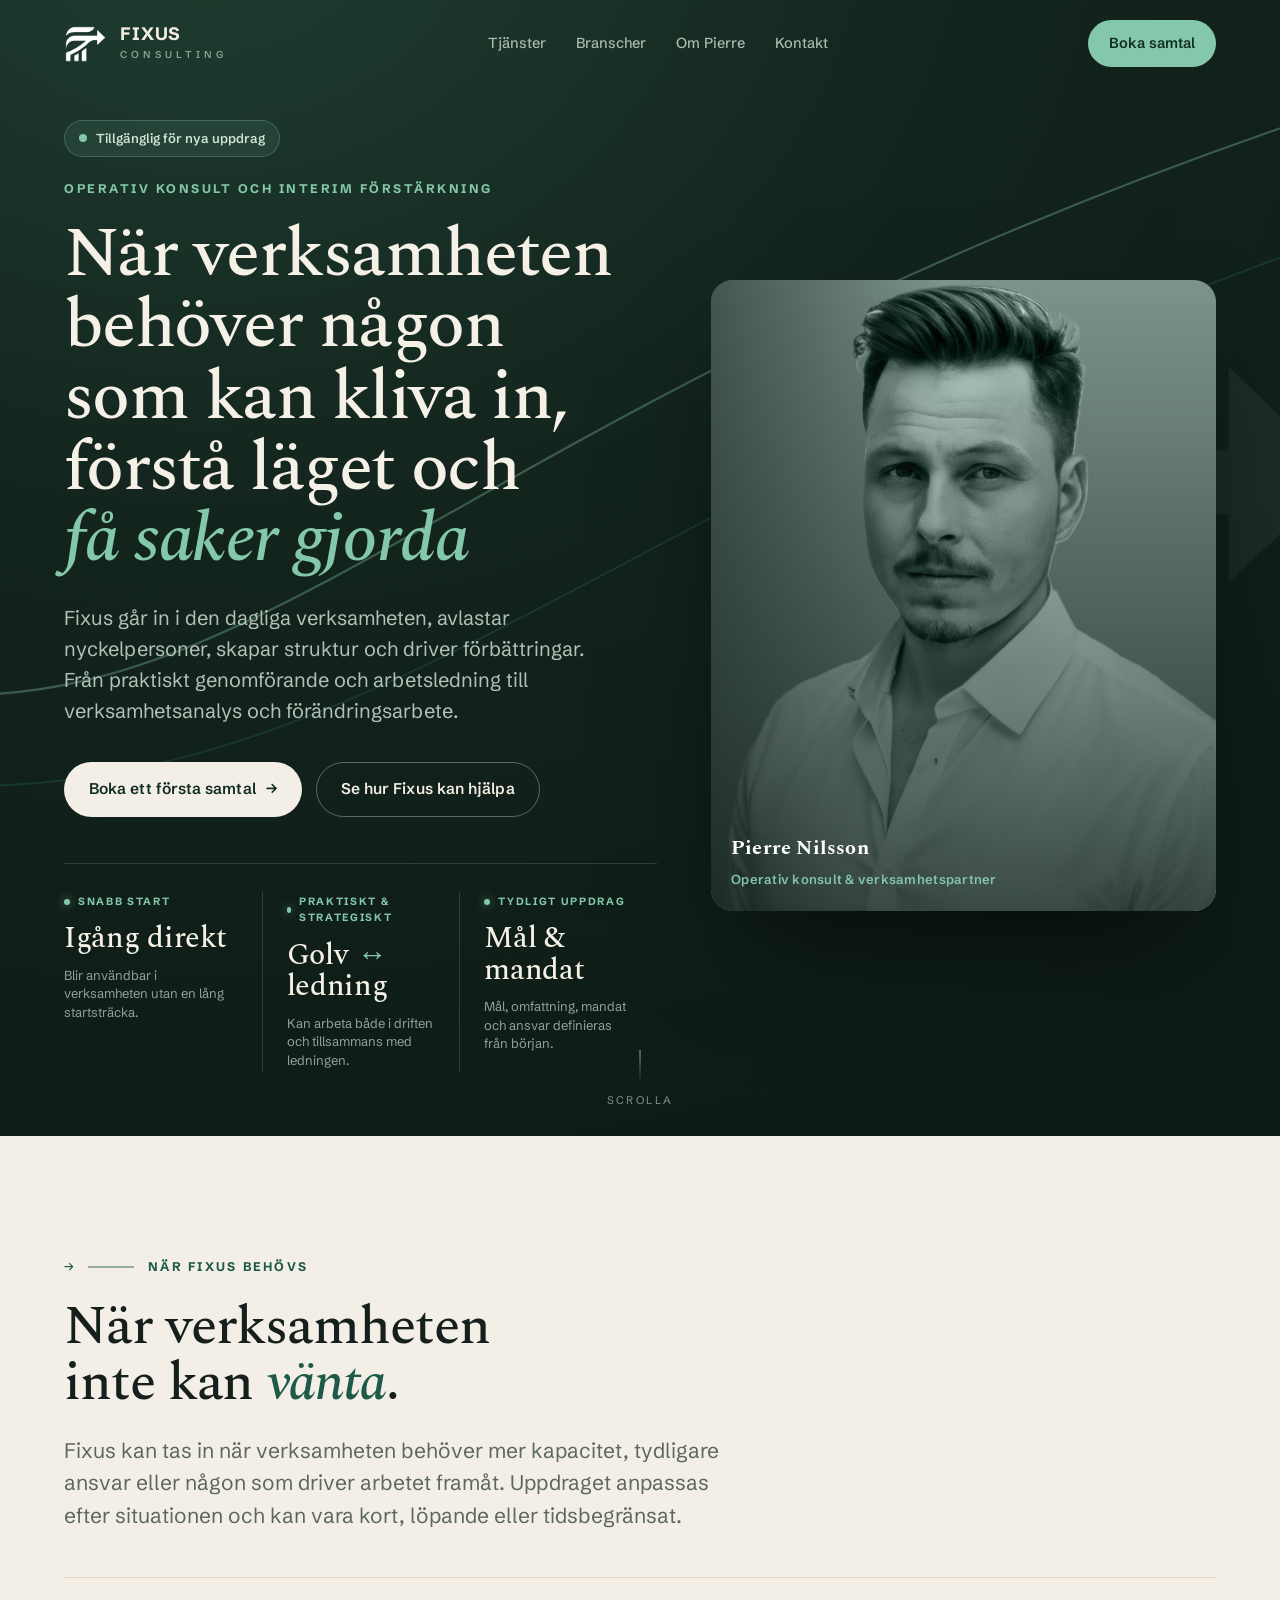
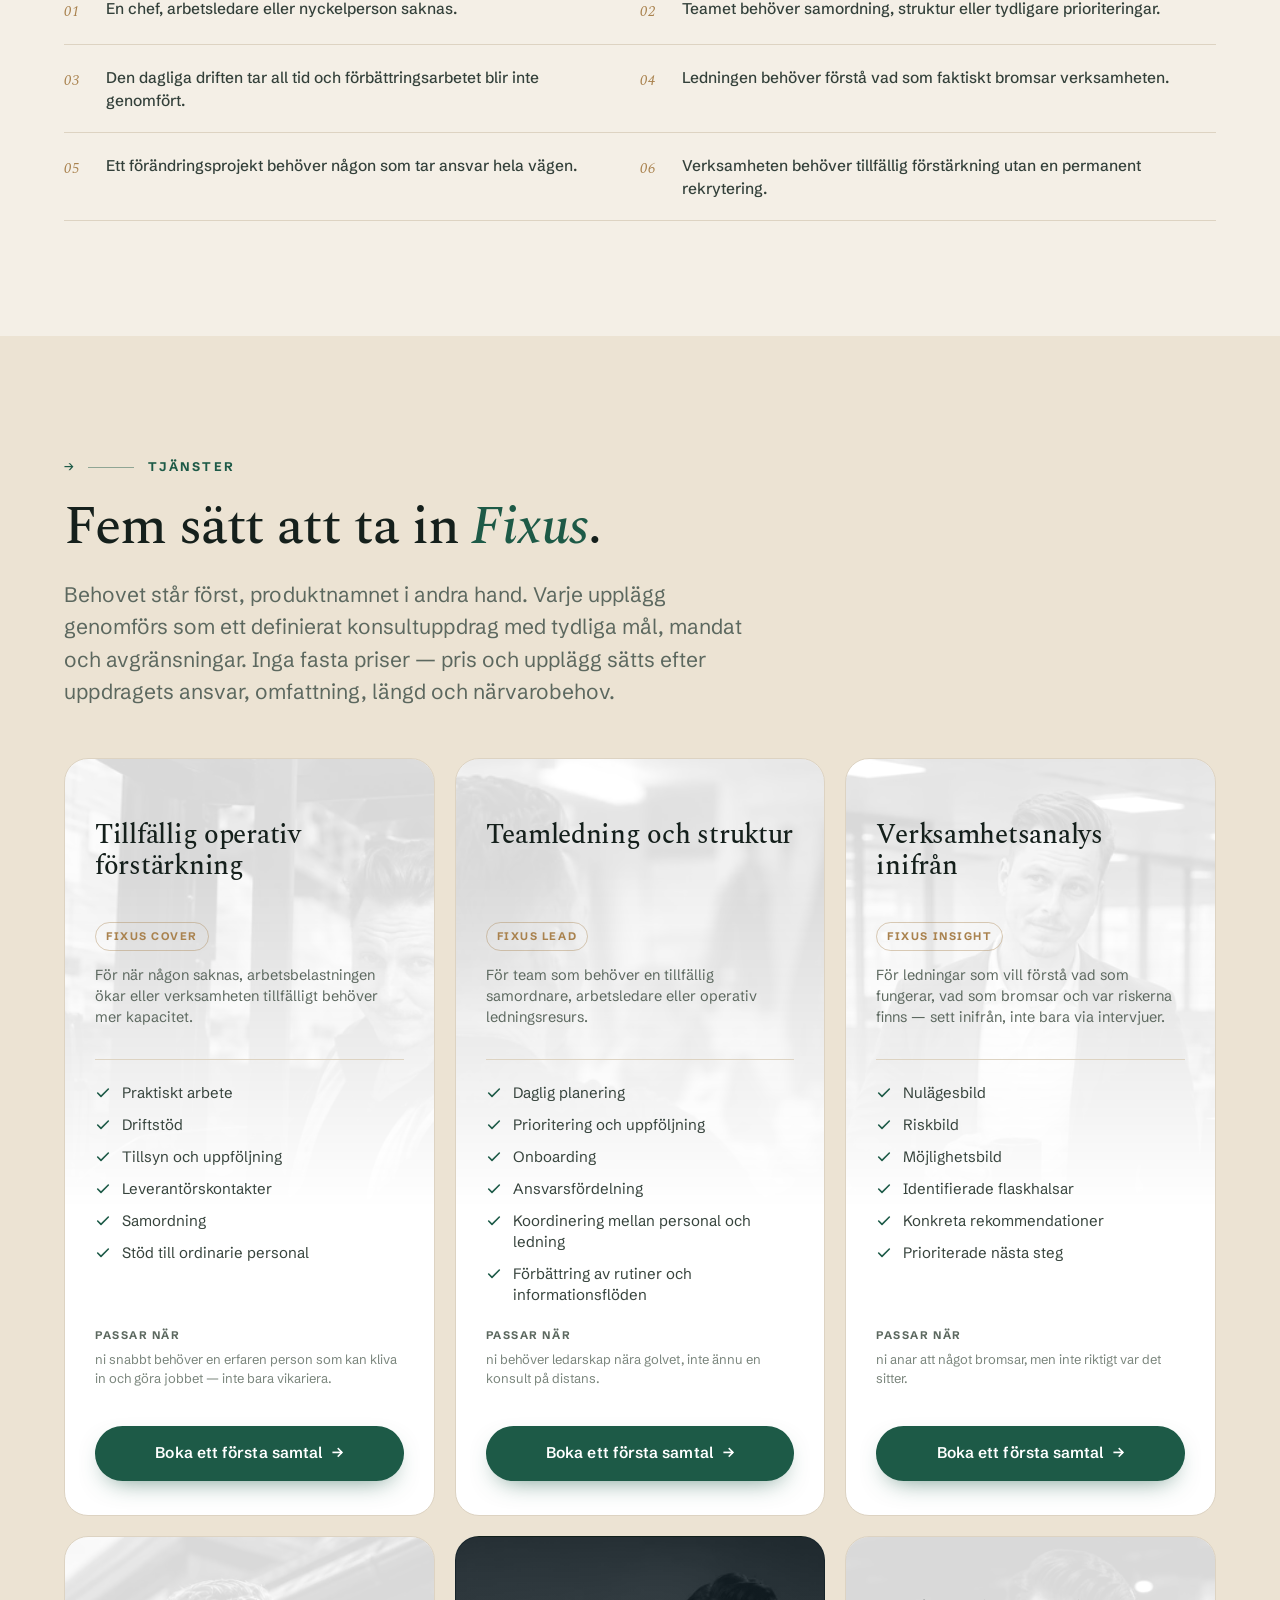
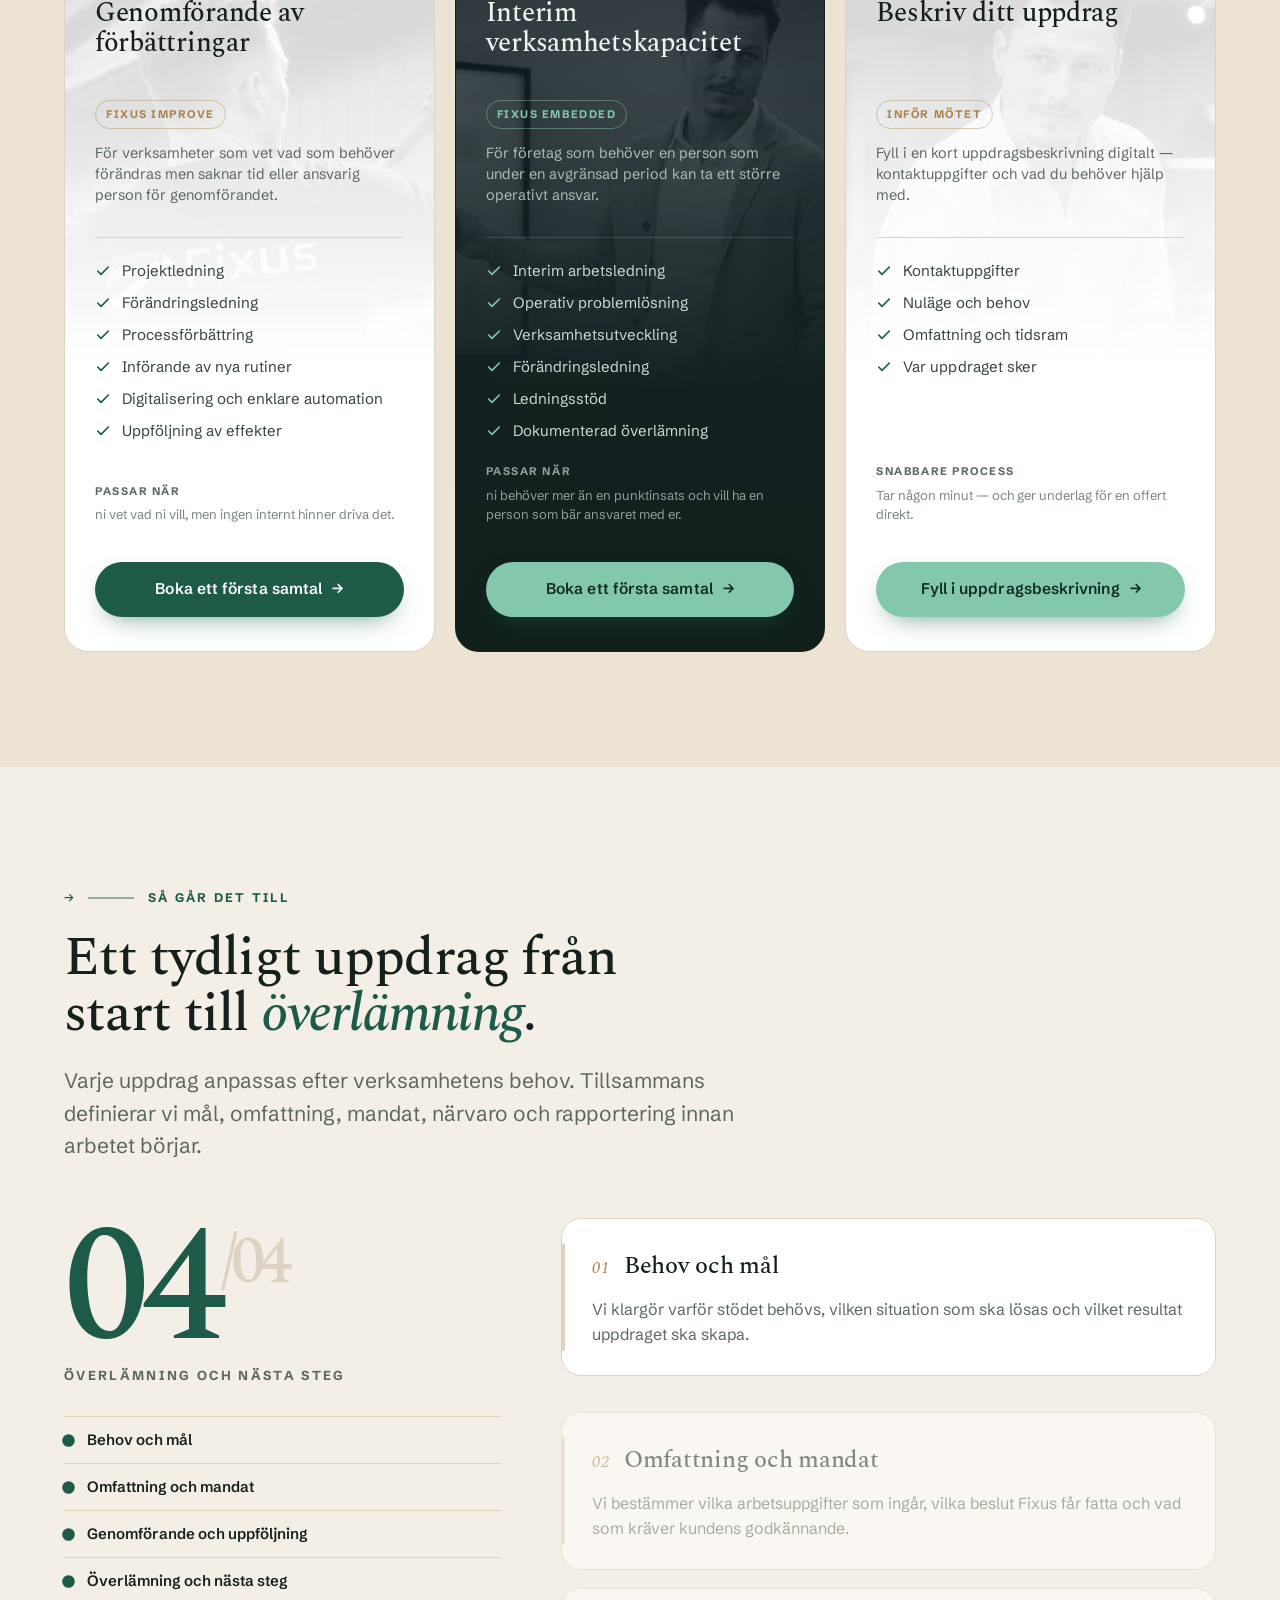
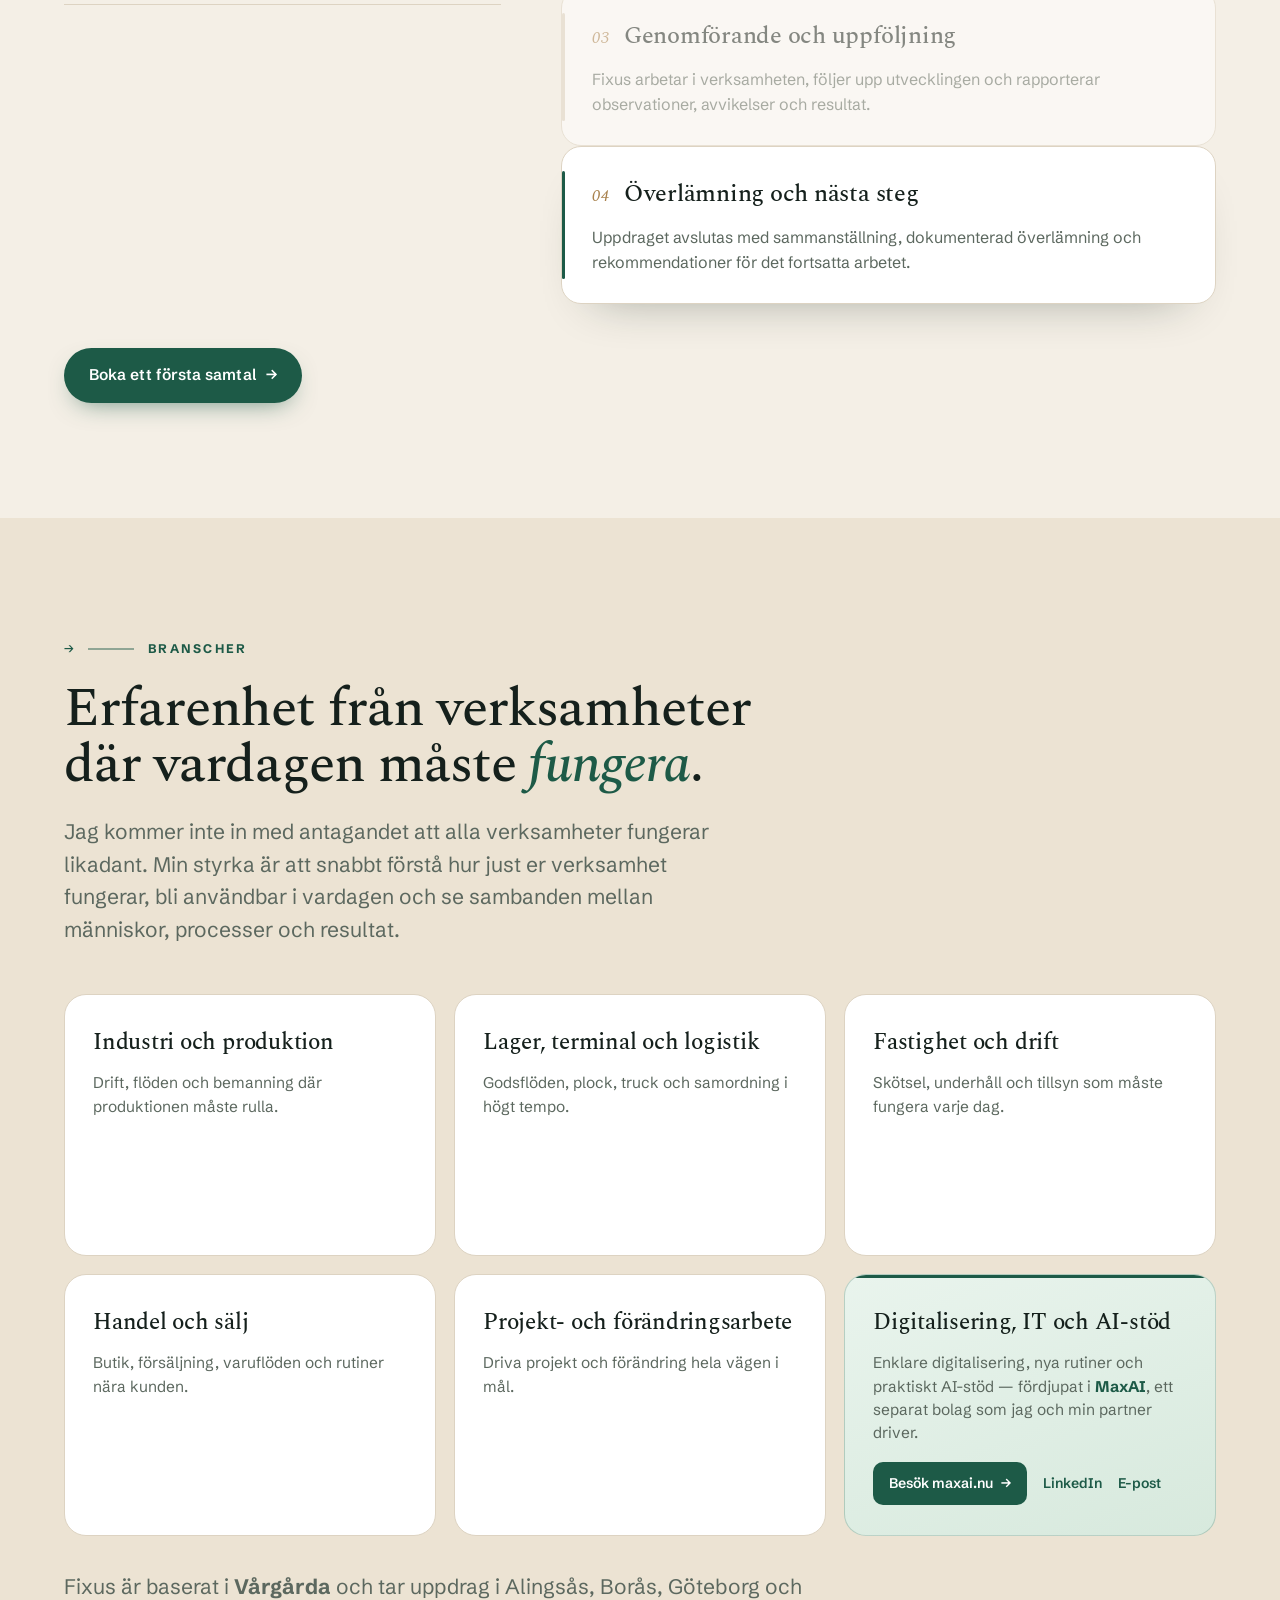
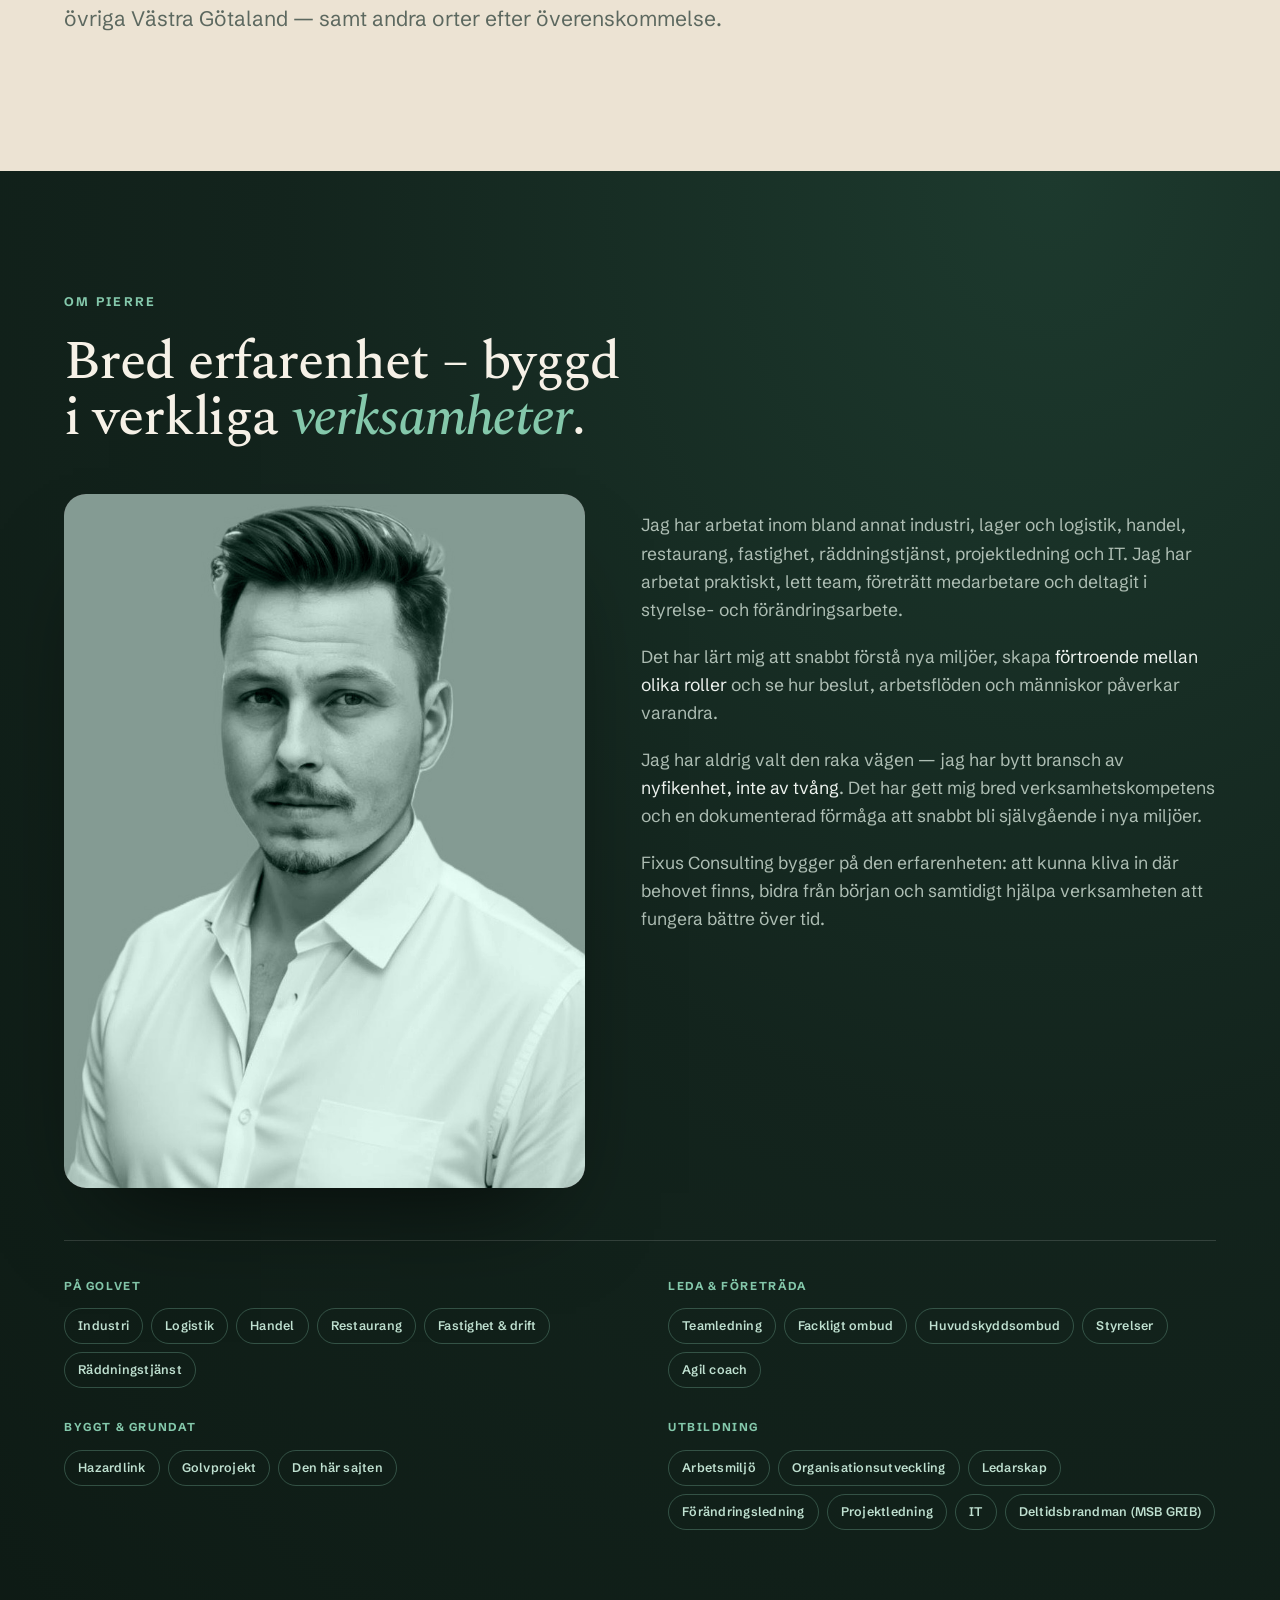
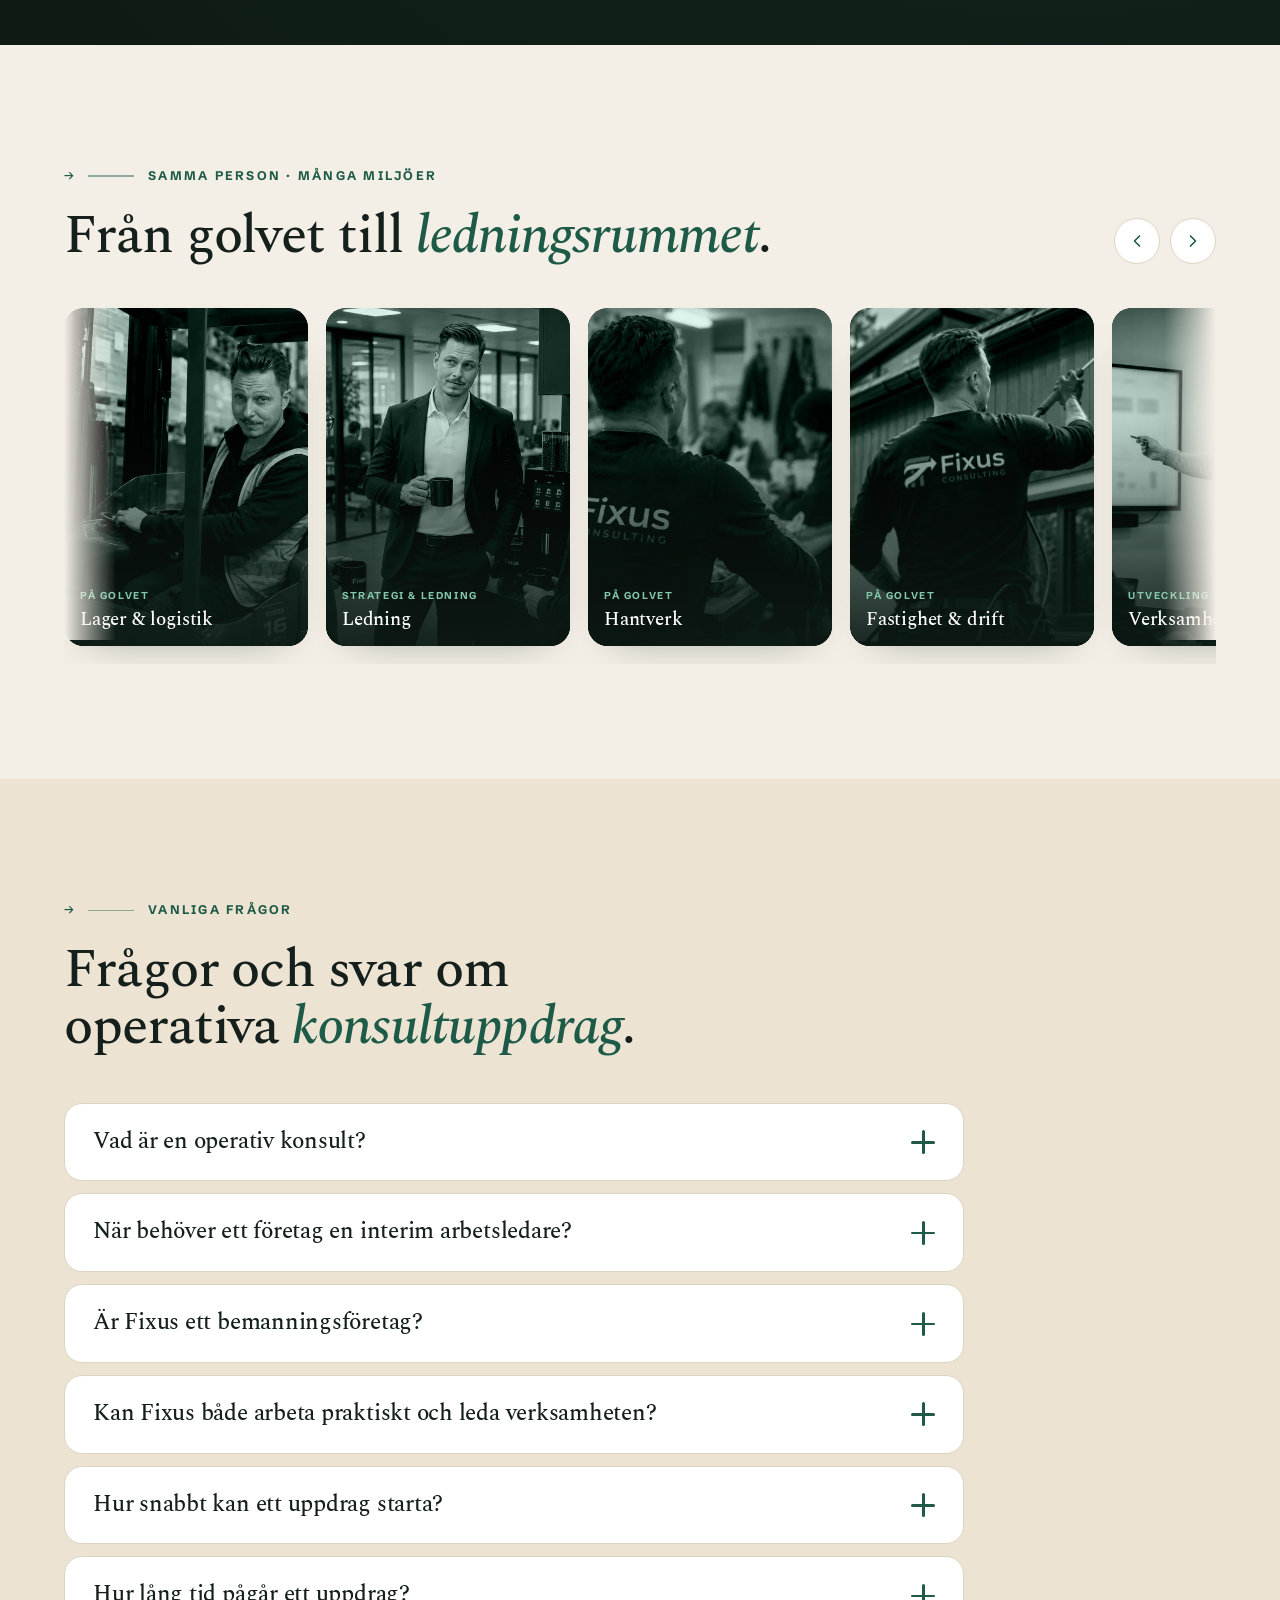
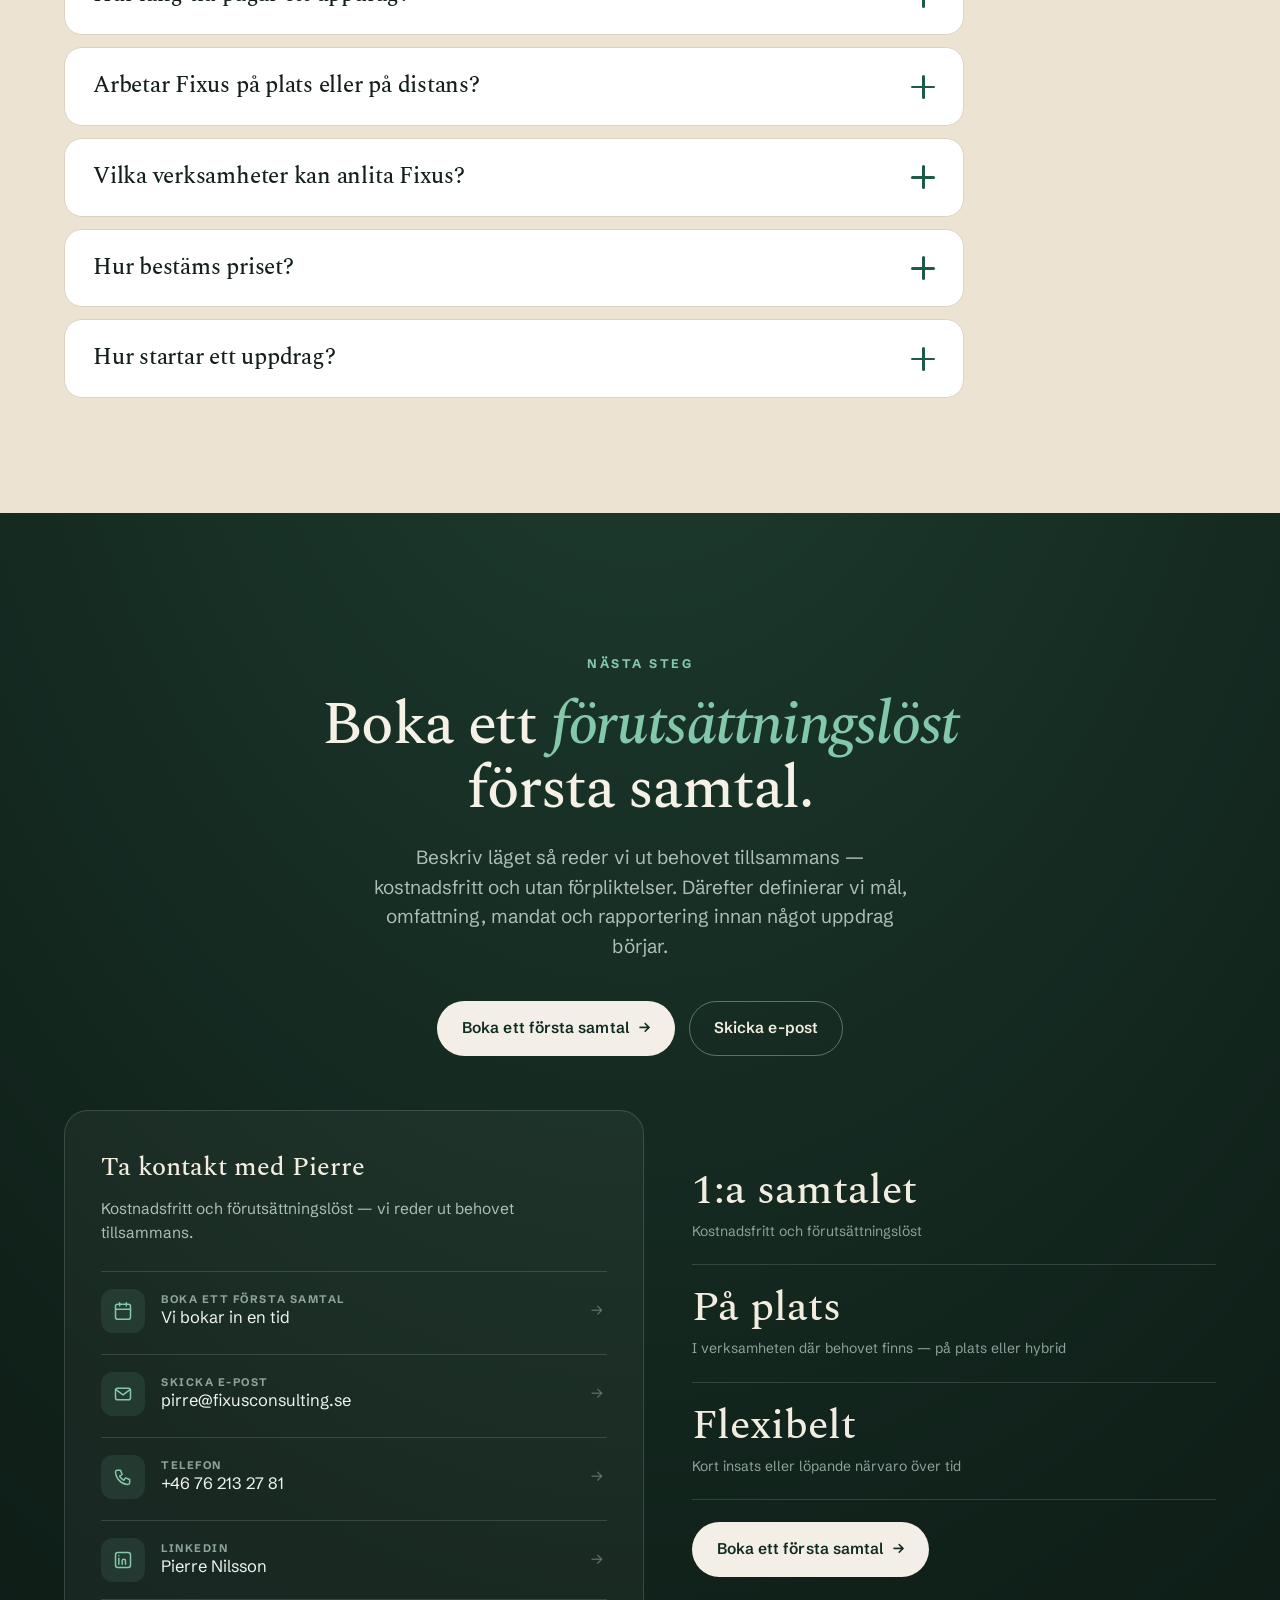
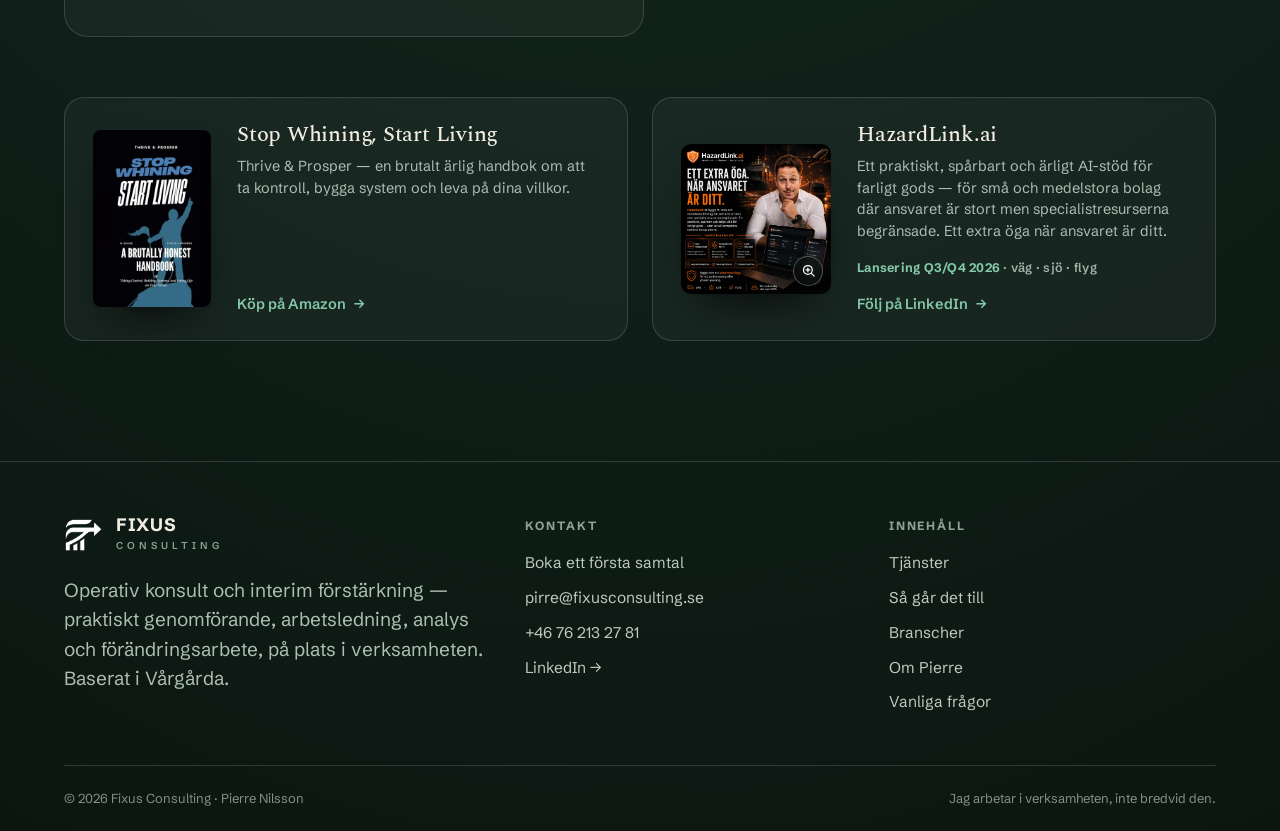
==== index.html @ e8a2de74 "Book-band: remove the "Jag har även…" eyebrow kickers from both cards Drop the .book-k lines ("Jag h" ====
<!doctype html>
<html lang="sv">
<head>
<meta charset="utf-8" />
<meta name="viewport" content="width=device-width, initial-scale=1" />
<title>Operativ konsult och interim arbetsledning | Fixus Consulting</title>
<meta name="description" content="Fixus hjälper företag med operativ förstärkning, interim arbetsledning, verksamhetsanalys och förbättringsarbete – på plats i verksamheten. Baserat i Vårgårda, uppdrag i Västra Götaland." />

<!-- bas-URL: https://fixusconsulting.se/ (Strato-domänen pekar på GitHub Pages) -->
<link rel="canonical" href="https://fixusconsulting.se/" />

<!-- favicon + mobil-tema (använder varumärkesmärket) -->
<meta name="theme-color" content="#13241d" />
<link rel="icon" type="image/png" href="assets/fixus-mark.png" />
<link rel="apple-touch-icon" href="assets/fixus-mark.png" />

<!-- delning på sociala medier (Open Graph + Twitter), absoluta URL:er på fixusconsulting.se -->
<meta property="og:type" content="website" />
<meta property="og:locale" content="sv_SE" />
<meta property="og:site_name" content="Fixus Consulting" />
<meta property="og:url" content="https://fixusconsulting.se/" />
<meta property="og:title" content="Operativ konsult och interim förstärkning | Fixus Consulting" />
<meta property="og:description" content="Fixus går in i den dagliga verksamheten, avlastar nyckelpersoner, skapar struktur och driver förbättringar – från praktiskt genomförande till förändringsarbete." />
<meta property="og:image" content="https://fixusconsulting.se/assets/pierre.jpg" />
<meta property="og:image:alt" content="Pierre Nilsson, operativ konsult – Fixus Consulting" />
<meta name="twitter:card" content="summary_large_image" />
<meta name="twitter:title" content="Operativ konsult och interim förstärkning | Fixus Consulting" />
<meta name="twitter:description" content="Fixus går in i den dagliga verksamheten, avlastar nyckelpersoner, skapar struktur och driver förbättringar." />
<meta name="twitter:image" content="https://fixusconsulting.se/assets/pierre.jpg" />

<link rel="preconnect" href="https://fonts.googleapis.com">
<link rel="preconnect" href="https://fonts.gstatic.com" crossorigin>
<link href="https://fonts.googleapis.com/css2?family=Spectral:ital,wght@0,400;0,500;0,600;0,700;1,400;1,500;1,600&family=Schibsted+Grotesk:wght@400;500;600;700&display=swap" rel="stylesheet">
<link rel="stylesheet" href="fixus.css">

<!-- strukturerad data (endast verkliga uppgifter) -->
<script type="application/ld+json">
{
  "@context": "https://schema.org",
  "@graph": [
    {
      "@type": "Organization",
      "@id": "https://fixusconsulting.se/#organization",
      "name": "Fixus Consulting",
      "url": "https://fixusconsulting.se/",
      "logo": "https://fixusconsulting.se/assets/fixus-mark.png",
      "email": "pirre@fixusconsulting.se",
      "telephone": "+46762132781",
      "description": "Fixus Consulting är operativ konsult- och interimförstärkning som hjälper företag med praktiskt genomförande, arbetsledning, verksamhetsanalys och förbättringsarbete – på plats i verksamheten.",
      "founder": { "@id": "https://fixusconsulting.se/#pierre" },
      "areaServed": [
        { "@type": "AdministrativeArea", "name": "Västra Götaland" },
        { "@type": "City", "name": "Vårgårda" },
        { "@type": "City", "name": "Alingsås" },
        { "@type": "City", "name": "Borås" },
        { "@type": "City", "name": "Göteborg" },
        { "@type": "Country", "name": "Sverige" }
      ],
      "sameAs": ["https://www.linkedin.com/in/pierre-nilsson-657017162/"]
    },
    {
      "@type": "WebSite",
      "@id": "https://fixusconsulting.se/#website",
      "url": "https://fixusconsulting.se/",
      "name": "Fixus Consulting",
      "inLanguage": "sv-SE",
      "publisher": { "@id": "https://fixusconsulting.se/#organization" }
    },
    {
      "@type": "Person",
      "@id": "https://fixusconsulting.se/#pierre",
      "name": "Pierre Nilsson",
      "jobTitle": "Operativ konsult & verksamhetspartner",
      "worksFor": { "@id": "https://fixusconsulting.se/#organization" },
      "sameAs": ["https://www.linkedin.com/in/pierre-nilsson-657017162/"]
    }
  ]
}
</script>
<script type="application/ld+json">
{
  "@context": "https://schema.org",
  "@type": "FAQPage",
  "mainEntity": [
    { "@type": "Question", "name": "Vad är en operativ konsult?", "acceptedAnswer": { "@type": "Answer", "text": "En operativ konsult arbetar nära den dagliga verksamheten och hjälper inte bara till med analys och rekommendationer. Konsulten kan även genomföra arbetsuppgifter, samordna personal, skapa struktur och driva förbättringar inom ett definierat uppdrag." } },
    { "@type": "Question", "name": "När behöver ett företag en interim arbetsledare?", "acceptedAnswer": { "@type": "Answer", "text": "En interim arbetsledare kan behövas vid sjukskrivning, rekryteringsgap, arbetstoppar, omorganisation eller när ett team tillfälligt saknar tydlig ledning och samordning." } },
    { "@type": "Question", "name": "Är Fixus ett bemanningsföretag?", "acceptedAnswer": { "@type": "Answer", "text": "Nej. Fixus genomför avgränsade konsult- och interimsuppdrag med överenskomna mål, arbetsuppgifter, mandat och ansvar. Uppdraget kan innehålla operativ förstärkning men är inte traditionell personaluthyrning." } },
    { "@type": "Question", "name": "Kan Fixus både arbeta praktiskt och leda verksamheten?", "acceptedAnswer": { "@type": "Answer", "text": "Ja. Uppdraget kan omfatta praktiskt genomförande, samordning, arbetsledning, analys och förbättringsarbete. Innehållet bestäms utifrån verksamhetens behov och det mandat som avtalas." } },
    { "@type": "Question", "name": "Hur snabbt kan ett uppdrag starta?", "acceptedAnswer": { "@type": "Answer", "text": "Starttid bestäms utifrån tillgänglighet och uppdragets förutsättningar. Mindre eller akuta uppdrag kan ofta bedömas snabbt efter ett första samtal." } },
    { "@type": "Question", "name": "Hur lång tid pågår ett uppdrag?", "acceptedAnswer": { "@type": "Answer", "text": "Ett uppdrag kan vara en kort insats under några dagar eller veckor, eller ett löpande interims- och förändringsuppdrag under en längre period." } },
    { "@type": "Question", "name": "Arbetar Fixus på plats eller på distans?", "acceptedAnswer": { "@type": "Answer", "text": "Operativa uppdrag genomförs huvudsakligen på plats i verksamheten. Planering, dokumentation, uppföljning och ledningsmöten kan även genomföras på distans." } },
    { "@type": "Question", "name": "Vilka verksamheter kan anlita Fixus?", "acceptedAnswer": { "@type": "Answer", "text": "Fixus riktar sig främst till företag inom industri, produktion, lager, logistik, restaurang, handel, fastighet och annan operativ verksamhet. Uppdrag kan även omfatta projektledning, digitalisering och organisatoriska förbättringar." } },
    { "@type": "Question", "name": "Hur bestäms priset?", "acceptedAnswer": { "@type": "Answer", "text": "Priset bestäms utifrån uppdragets omfattning, ansvar, längd, tillgänglighetskrav och behov av fysisk närvaro. Första samtalet används för att avgränsa behovet innan ett upplägg lämnas." } },
    { "@type": "Question", "name": "Hur startar ett uppdrag?", "acceptedAnswer": { "@type": "Answer", "text": "Det börjar med ett kostnadsfritt och förutsättningslöst samtal. Därefter dokumenteras mål, omfattning, tidsram, mandat, ansvar och rapportering innan uppdraget påbörjas." } }
  ]
}
</script>
</head>
<body>

<div class="progress" aria-hidden="true"><span></span></div>

<!-- ============ NAV ============ -->
<header class="nav" id="nav">
  <div class="nav-in">
    <a class="brand" href="#top" aria-label="Fixus Consulting – till toppen">
      <img src="assets/fixus-mark.png" alt="" />
      <span><span class="bn">FIXUS</span><span class="bs">Consulting</span></span>
    </a>
    <nav class="nav-links" aria-label="Huvudmeny">
      <a href="#tjanster">Tjänster</a>
      <a href="#branscher">Branscher</a>
      <a href="#ompierre">Om Pierre</a>
      <a href="#kontakt">Kontakt</a>
    </nav>
    <span class="nav-cta-wrap"><a class="btn" href="https://calendar.google.com/calendar/u/0/appointments/schedules/REPLACE_WITH_YOUR_BOOKING_LINK" target="_blank" rel="noopener">Boka samtal</a></span>
    <button type="button" class="nav-toggle" aria-label="Öppna meny" aria-expanded="false" aria-controls="mobileMenu"><span></span><span></span><span></span></button>
  </div>
</header>

<div class="mobile-menu" id="mobileMenu">
  <a href="#tjanster">Tjänster</a>
  <a href="#process">Så går det till</a>
  <a href="#branscher">Branscher</a>
  <a href="#ompierre">Om Pierre</a>
  <a href="#kontakt">Kontakt</a>
  <a class="btn btn-solid" href="https://calendar.google.com/calendar/u/0/appointments/schedules/REPLACE_WITH_YOUR_BOOKING_LINK" target="_blank" rel="noopener">Boka ett första samtal →</a>
</div>

<main id="top">

  <!-- ============ HERO (problem-led) ============ -->
  <section class="hero" data-screen-label="Hero">
    <img class="hero-mark" src="assets/fixus-mark.png" alt="" aria-hidden="true" />
    <svg class="hero-arrow" viewBox="0 0 1400 900" fill="none" preserveAspectRatio="xMidYMid slice" aria-hidden="true">
      <path d="M-40 760 C 320 760, 560 420, 1460 120" stroke="#84c8ab" stroke-width="2.4" stroke-opacity="0.5" stroke-linecap="round"/>
      <path d="M-40 860 C 420 860, 720 520, 1460 260" stroke="#2f7a62" stroke-width="2" stroke-opacity="0.4" stroke-linecap="round"/>
    </svg>
    <div class="hero-grid">
      <div>
        <div class="status-pill reveal in"><span class="led"></span>Tillgänglig för nya uppdrag</div>
        <div class="eyebrow reveal in">Operativ konsult och interim förstärkning</div>
        <h1 class="reveal in d1">När verksamheten behöver någon som kan kliva in, förstå läget och <em>få saker gjorda</em></h1>
        <p class="hero-lede reveal in d2">Fixus går in i den dagliga verksamheten, avlastar nyckelpersoner, skapar struktur och driver förbättringar. Från praktiskt genomförande och arbetsledning till verksamhetsanalys och förändringsarbete.</p>
        <div class="hero-ctas reveal in d3">
          <a class="btn btn-light" href="https://calendar.google.com/calendar/u/0/appointments/schedules/REPLACE_WITH_YOUR_BOOKING_LINK" target="_blank" rel="noopener">Boka ett första samtal <span class="ar">→</span></a>
          <a class="btn btn-onlight-ghost" href="#tjanster">Se hur Fixus kan hjälpa</a>
        </div>
        <div class="hero-meta reveal in d4">
          <div class="m"><span class="mk"><i></i>Snabb start</span><b>Igång direkt</b><span class="md">Blir användbar i verksamheten utan en lång startsträcka.</span></div>
          <div class="m"><span class="mk"><i></i>Praktiskt &amp; strategiskt</span><b>Golv <span class="arw">↔</span> ledning</b><span class="md">Kan arbeta både i driften och tillsammans med ledningen.</span></div>
          <div class="m"><span class="mk"><i></i>Tydligt uppdrag</span><b>Mål &amp; mandat</b><span class="md">Mål, omfattning, mandat och ansvar definieras från början.</span></div>
        </div>
      </div>
      <div class="portrait reveal in d2">
        <img src="assets/pierre.jpg" width="800" height="1000" loading="eager" fetchpriority="high" decoding="async" alt="Pierre Nilsson, operativ konsult – Fixus Consulting" />
        <div class="ptag"><b>Pierre Nilsson</b><span>Operativ konsult &amp; verksamhetspartner</span></div>
      </div>
    </div>
    <div class="scrollcue" aria-hidden="true"><span class="dot"></span>Scrolla</div>
  </section>

  <!-- ============ NÄR VERKSAMHETEN INTE KAN VÄNTA ============ -->
  <section class="sec" id="nar" data-screen-label="När Fixus behövs">
    <div class="wrap">
      <div class="sec-head reveal">
        <span class="idx"><span class="n">→</span><span class="ln"></span>När Fixus behövs</span>
        <h2 class="title">När verksamheten inte kan <em>vänta</em>.</h2>
        <p class="lede">Fixus kan tas in när verksamheten behöver mer kapacitet, tydligare ansvar eller någon som driver arbetet framåt. Uppdraget anpassas efter situationen och kan vara kort, löpande eller tidsbegränsat.</p>
      </div>
      <div class="value-list reveal d1" style="margin-top:46px">
        <div class="vitem"><span class="vn">01</span><p>En chef, arbetsledare eller nyckelperson saknas.</p></div>
        <div class="vitem"><span class="vn">02</span><p>Teamet behöver samordning, struktur eller tydligare prioriteringar.</p></div>
        <div class="vitem"><span class="vn">03</span><p>Den dagliga driften tar all tid och förbättringsarbetet blir inte genomfört.</p></div>
        <div class="vitem"><span class="vn">04</span><p>Ledningen behöver förstå vad som faktiskt bromsar verksamheten.</p></div>
        <div class="vitem"><span class="vn">05</span><p>Ett förändringsprojekt behöver någon som tar ansvar hela vägen.</p></div>
        <div class="vitem"><span class="vn">06</span><p>Verksamheten behöver tillfällig förstärkning utan en permanent rekrytering.</p></div>
      </div>
    </div>
  </section>

  <!-- ============ DE FEM ERBJUDANDENA ============ -->
  <section class="sec" id="tjanster" style="background:var(--paper-2)" data-screen-label="Tjänster">
    <div class="wrap">
      <div class="sec-head reveal">
        <span class="idx"><span class="n">→</span><span class="ln"></span>Tjänster</span>
        <h2 class="title">Fem sätt att ta in <em>Fixus</em>.</h2>
        <p class="lede">Behovet står först, produktnamnet i andra hand. Varje upplägg genomförs som ett definierat konsultuppdrag med tydliga mål, mandat och avgränsningar. Inga fasta priser — pris och upplägg sätts efter uppdragets ansvar, omfattning, längd och närvarobehov.</p>
      </div>
      <div class="pkg-grid reveal d1">

        <div class="pkg">
          <img class="pkg-bg" src="assets/yrken/lager.webp" alt="" aria-hidden="true" loading="lazy" decoding="async" />
          <div class="pkg-top">
            <h3 class="pname">Tillfällig operativ förstärkning</h3>
            <span class="ptag2">Fixus Cover</span>
          </div>
          <p class="pfor">För när någon saknas, arbetsbelastningen ökar eller verksamheten tillfälligt behöver mer kapacitet.</p>
          <ul class="plist">
            <li><svg width="16" height="16" viewBox="0 0 24 24" fill="none" stroke="currentColor" stroke-width="2.4" stroke-linecap="round" stroke-linejoin="round"><path d="M20 6L9 17l-5-5"/></svg>Praktiskt arbete</li>
            <li><svg width="16" height="16" viewBox="0 0 24 24" fill="none" stroke="currentColor" stroke-width="2.4" stroke-linecap="round" stroke-linejoin="round"><path d="M20 6L9 17l-5-5"/></svg>Driftstöd</li>
            <li><svg width="16" height="16" viewBox="0 0 24 24" fill="none" stroke="currentColor" stroke-width="2.4" stroke-linecap="round" stroke-linejoin="round"><path d="M20 6L9 17l-5-5"/></svg>Tillsyn och uppföljning</li>
            <li><svg width="16" height="16" viewBox="0 0 24 24" fill="none" stroke="currentColor" stroke-width="2.4" stroke-linecap="round" stroke-linejoin="round"><path d="M20 6L9 17l-5-5"/></svg>Leverantörskontakter</li>
            <li><svg width="16" height="16" viewBox="0 0 24 24" fill="none" stroke="currentColor" stroke-width="2.4" stroke-linecap="round" stroke-linejoin="round"><path d="M20 6L9 17l-5-5"/></svg>Samordning</li>
            <li><svg width="16" height="16" viewBox="0 0 24 24" fill="none" stroke="currentColor" stroke-width="2.4" stroke-linecap="round" stroke-linejoin="round"><path d="M20 6L9 17l-5-5"/></svg>Stöd till ordinarie personal</li>
          </ul>
          <p class="pfit"><b>Passar när</b>ni snabbt behöver en erfaren person som kan kliva in och göra jobbet — inte bara vikariera.</p>
          <a class="btn btn-solid" href="https://calendar.google.com/calendar/u/0/appointments/schedules/REPLACE_WITH_YOUR_BOOKING_LINK" target="_blank" rel="noopener">Boka ett första samtal <span class="ar">→</span></a>
        </div>

        <div class="pkg">
          <img class="pkg-bg" src="assets/yrken/hantverk.webp" alt="" aria-hidden="true" loading="lazy" decoding="async" />
          <div class="pkg-top">
            <h3 class="pname">Teamledning och struktur</h3>
            <span class="ptag2">Fixus Lead</span>
          </div>
          <p class="pfor">För team som behöver en tillfällig samordnare, arbetsledare eller operativ ledningsresurs.</p>
          <ul class="plist">
            <li><svg width="16" height="16" viewBox="0 0 24 24" fill="none" stroke="currentColor" stroke-width="2.4" stroke-linecap="round" stroke-linejoin="round"><path d="M20 6L9 17l-5-5"/></svg>Daglig planering</li>
            <li><svg width="16" height="16" viewBox="0 0 24 24" fill="none" stroke="currentColor" stroke-width="2.4" stroke-linecap="round" stroke-linejoin="round"><path d="M20 6L9 17l-5-5"/></svg>Prioritering och uppföljning</li>
            <li><svg width="16" height="16" viewBox="0 0 24 24" fill="none" stroke="currentColor" stroke-width="2.4" stroke-linecap="round" stroke-linejoin="round"><path d="M20 6L9 17l-5-5"/></svg>Onboarding</li>
            <li><svg width="16" height="16" viewBox="0 0 24 24" fill="none" stroke="currentColor" stroke-width="2.4" stroke-linecap="round" stroke-linejoin="round"><path d="M20 6L9 17l-5-5"/></svg>Ansvarsfördelning</li>
            <li><svg width="16" height="16" viewBox="0 0 24 24" fill="none" stroke="currentColor" stroke-width="2.4" stroke-linecap="round" stroke-linejoin="round"><path d="M20 6L9 17l-5-5"/></svg>Koordinering mellan personal och ledning</li>
            <li><svg width="16" height="16" viewBox="0 0 24 24" fill="none" stroke="currentColor" stroke-width="2.4" stroke-linecap="round" stroke-linejoin="round"><path d="M20 6L9 17l-5-5"/></svg>Förbättring av rutiner och informationsflöden</li>
          </ul>
          <p class="pfit"><b>Passar när</b>ni behöver ledarskap nära golvet, inte ännu en konsult på distans.</p>
          <a class="btn btn-solid" href="https://calendar.google.com/calendar/u/0/appointments/schedules/REPLACE_WITH_YOUR_BOOKING_LINK" target="_blank" rel="noopener">Boka ett första samtal <span class="ar">→</span></a>
        </div>

        <div class="pkg">
          <img class="pkg-bg" src="assets/yrken/ledning.webp" alt="" aria-hidden="true" loading="lazy" decoding="async" />
          <div class="pkg-top">
            <h3 class="pname">Verksamhetsanalys inifrån</h3>
            <span class="ptag2">Fixus Insight</span>
          </div>
          <p class="pfor">För ledningar som vill förstå vad som fungerar, vad som bromsar och var riskerna finns — sett inifrån, inte bara via intervjuer.</p>
          <ul class="plist">
            <li><svg width="16" height="16" viewBox="0 0 24 24" fill="none" stroke="currentColor" stroke-width="2.4" stroke-linecap="round" stroke-linejoin="round"><path d="M20 6L9 17l-5-5"/></svg>Nulägesbild</li>
            <li><svg width="16" height="16" viewBox="0 0 24 24" fill="none" stroke="currentColor" stroke-width="2.4" stroke-linecap="round" stroke-linejoin="round"><path d="M20 6L9 17l-5-5"/></svg>Riskbild</li>
            <li><svg width="16" height="16" viewBox="0 0 24 24" fill="none" stroke="currentColor" stroke-width="2.4" stroke-linecap="round" stroke-linejoin="round"><path d="M20 6L9 17l-5-5"/></svg>Möjlighetsbild</li>
            <li><svg width="16" height="16" viewBox="0 0 24 24" fill="none" stroke="currentColor" stroke-width="2.4" stroke-linecap="round" stroke-linejoin="round"><path d="M20 6L9 17l-5-5"/></svg>Identifierade flaskhalsar</li>
            <li><svg width="16" height="16" viewBox="0 0 24 24" fill="none" stroke="currentColor" stroke-width="2.4" stroke-linecap="round" stroke-linejoin="round"><path d="M20 6L9 17l-5-5"/></svg>Konkreta rekommendationer</li>
            <li><svg width="16" height="16" viewBox="0 0 24 24" fill="none" stroke="currentColor" stroke-width="2.4" stroke-linecap="round" stroke-linejoin="round"><path d="M20 6L9 17l-5-5"/></svg>Prioriterade nästa steg</li>
          </ul>
          <p class="pfit"><b>Passar när</b>ni anar att något bromsar, men inte riktigt var det sitter.</p>
          <a class="btn btn-solid" href="https://calendar.google.com/calendar/u/0/appointments/schedules/REPLACE_WITH_YOUR_BOOKING_LINK" target="_blank" rel="noopener">Boka ett första samtal <span class="ar">→</span></a>
        </div>

        <div class="pkg">
          <img class="pkg-bg" src="assets/yrken/fastighet.webp" alt="" aria-hidden="true" loading="lazy" decoding="async" />
          <div class="pkg-top">
            <h3 class="pname">Genomförande av förbättringar</h3>
            <span class="ptag2">Fixus Improve</span>
          </div>
          <p class="pfor">För verksamheter som vet vad som behöver förändras men saknar tid eller ansvarig person för genomförandet.</p>
          <ul class="plist">
            <li><svg width="16" height="16" viewBox="0 0 24 24" fill="none" stroke="currentColor" stroke-width="2.4" stroke-linecap="round" stroke-linejoin="round"><path d="M20 6L9 17l-5-5"/></svg>Projektledning</li>
            <li><svg width="16" height="16" viewBox="0 0 24 24" fill="none" stroke="currentColor" stroke-width="2.4" stroke-linecap="round" stroke-linejoin="round"><path d="M20 6L9 17l-5-5"/></svg>Förändringsledning</li>
            <li><svg width="16" height="16" viewBox="0 0 24 24" fill="none" stroke="currentColor" stroke-width="2.4" stroke-linecap="round" stroke-linejoin="round"><path d="M20 6L9 17l-5-5"/></svg>Processförbättring</li>
            <li><svg width="16" height="16" viewBox="0 0 24 24" fill="none" stroke="currentColor" stroke-width="2.4" stroke-linecap="round" stroke-linejoin="round"><path d="M20 6L9 17l-5-5"/></svg>Införande av nya rutiner</li>
            <li><svg width="16" height="16" viewBox="0 0 24 24" fill="none" stroke="currentColor" stroke-width="2.4" stroke-linecap="round" stroke-linejoin="round"><path d="M20 6L9 17l-5-5"/></svg>Digitalisering och enklare automation</li>
            <li><svg width="16" height="16" viewBox="0 0 24 24" fill="none" stroke="currentColor" stroke-width="2.4" stroke-linecap="round" stroke-linejoin="round"><path d="M20 6L9 17l-5-5"/></svg>Uppföljning av effekter</li>
          </ul>
          <p class="pfit"><b>Passar när</b>ni vet vad ni vill, men ingen internt hinner driva det.</p>
          <a class="btn btn-solid" href="https://calendar.google.com/calendar/u/0/appointments/schedules/REPLACE_WITH_YOUR_BOOKING_LINK" target="_blank" rel="noopener">Boka ett första samtal <span class="ar">→</span></a>
        </div>

        <div class="pkg feat">
          <img class="pkg-bg" src="assets/yrken/utveckling.webp" alt="" aria-hidden="true" loading="lazy" decoding="async" />
          <div class="pkg-top">
            <h3 class="pname">Interim verksamhetskapacitet</h3>
            <span class="ptag2">Fixus Embedded</span>
          </div>
          <p class="pfor">För företag som behöver en person som under en avgränsad period kan ta ett större operativt ansvar.</p>
          <ul class="plist">
            <li><svg width="16" height="16" viewBox="0 0 24 24" fill="none" stroke="currentColor" stroke-width="2.4" stroke-linecap="round" stroke-linejoin="round"><path d="M20 6L9 17l-5-5"/></svg>Interim arbetsledning</li>
            <li><svg width="16" height="16" viewBox="0 0 24 24" fill="none" stroke="currentColor" stroke-width="2.4" stroke-linecap="round" stroke-linejoin="round"><path d="M20 6L9 17l-5-5"/></svg>Operativ problemlösning</li>
            <li><svg width="16" height="16" viewBox="0 0 24 24" fill="none" stroke="currentColor" stroke-width="2.4" stroke-linecap="round" stroke-linejoin="round"><path d="M20 6L9 17l-5-5"/></svg>Verksamhetsutveckling</li>
            <li><svg width="16" height="16" viewBox="0 0 24 24" fill="none" stroke="currentColor" stroke-width="2.4" stroke-linecap="round" stroke-linejoin="round"><path d="M20 6L9 17l-5-5"/></svg>Förändringsledning</li>
            <li><svg width="16" height="16" viewBox="0 0 24 24" fill="none" stroke="currentColor" stroke-width="2.4" stroke-linecap="round" stroke-linejoin="round"><path d="M20 6L9 17l-5-5"/></svg>Ledningsstöd</li>
            <li><svg width="16" height="16" viewBox="0 0 24 24" fill="none" stroke="currentColor" stroke-width="2.4" stroke-linecap="round" stroke-linejoin="round"><path d="M20 6L9 17l-5-5"/></svg>Dokumenterad överlämning</li>
          </ul>
          <p class="pfit"><b>Passar när</b>ni behöver mer än en punktinsats och vill ha en person som bär ansvaret med er.</p>
          <a class="btn btn-solid" href="https://calendar.google.com/calendar/u/0/appointments/schedules/REPLACE_WITH_YOUR_BOOKING_LINK" target="_blank" rel="noopener" style="background:var(--mint);color:var(--green-d)">Boka ett första samtal <span class="ar">→</span></a>
        </div>

        <div class="pkg">
          <img class="pkg-bg" src="assets/yrken/restaurang.webp" alt="" aria-hidden="true" loading="lazy" decoding="async" />
          <div class="pkg-top">
            <h3 class="pname">Beskriv ditt uppdrag</h3>
            <span class="ptag2">Inför mötet</span>
          </div>
          <p class="pfor">Fyll i en kort uppdragsbeskrivning digitalt — kontaktuppgifter och vad du behöver hjälp med.</p>
          <ul class="plist">
            <li><svg width="16" height="16" viewBox="0 0 24 24" fill="none" stroke="currentColor" stroke-width="2.4" stroke-linecap="round" stroke-linejoin="round"><path d="M20 6L9 17l-5-5"/></svg>Kontaktuppgifter</li>
            <li><svg width="16" height="16" viewBox="0 0 24 24" fill="none" stroke="currentColor" stroke-width="2.4" stroke-linecap="round" stroke-linejoin="round"><path d="M20 6L9 17l-5-5"/></svg>Nuläge och behov</li>
            <li><svg width="16" height="16" viewBox="0 0 24 24" fill="none" stroke="currentColor" stroke-width="2.4" stroke-linecap="round" stroke-linejoin="round"><path d="M20 6L9 17l-5-5"/></svg>Omfattning och tidsram</li>
            <li><svg width="16" height="16" viewBox="0 0 24 24" fill="none" stroke="currentColor" stroke-width="2.4" stroke-linecap="round" stroke-linejoin="round"><path d="M20 6L9 17l-5-5"/></svg>Var uppdraget sker</li>
          </ul>
          <p class="pfit"><b>Snabbare process</b>Tar någon minut — och ger underlag för en offert direkt.</p>
          <a class="btn btn-solid" href="uppdragsbeskrivning.html" style="background:var(--mint);color:var(--green-d)">Fyll i uppdragsbeskrivning <span class="ar">→</span></a>
        </div>

      </div>
    </div>
  </section>

  <!-- ============ SÅ GENOMFÖRS ETT UPPDRAG ============ -->
  <section class="sec" id="process" data-screen-label="Så går det till">
    <div class="wrap">
      <div class="sec-head reveal">
        <span class="idx"><span class="n">→</span><span class="ln"></span>Så går det till</span>
        <h2 class="title">Ett tydligt uppdrag från start till <em>överlämning</em>.</h2>
        <p class="lede">Varje uppdrag anpassas efter verksamhetens behov. Tillsammans definierar vi mål, omfattning, mandat, närvaro och rapportering innan arbetet börjar.</p>
      </div>
      <div class="process-wrap">
        <div class="process-aside reveal">
          <div class="pa-num"><span class="nval">01</span><span class="slash">/04</span></div>
          <div class="pa-label">Behov och mål</div>
          <div class="pa-track">
            <div class="tk"><span class="tkdot"></span>Behov och mål</div>
            <div class="tk"><span class="tkdot"></span>Omfattning och mandat</div>
            <div class="tk"><span class="tkdot"></span>Genomförande och uppföljning</div>
            <div class="tk"><span class="tkdot"></span>Överlämning och nästa steg</div>
          </div>
        </div>
        <div class="psteps reveal d1">
          <article class="pstep" data-label="Behov och mål">
            <div class="ps-h"><span class="ps-n">01</span><h3>Behov och mål</h3></div>
            <p>Vi klargör varför stödet behövs, vilken situation som ska lösas och vilket resultat uppdraget ska skapa.</p>
          </article>
          <article class="pstep" data-label="Omfattning och mandat">
            <div class="ps-h"><span class="ps-n">02</span><h3>Omfattning och mandat</h3></div>
            <p>Vi bestämmer vilka arbetsuppgifter som ingår, vilka beslut Fixus får fatta och vad som kräver kundens godkännande.</p>
          </article>
          <article class="pstep" data-label="Genomförande och uppföljning">
            <div class="ps-h"><span class="ps-n">03</span><h3>Genomförande och uppföljning</h3></div>
            <p>Fixus arbetar i verksamheten, följer upp utvecklingen och rapporterar observationer, avvikelser och resultat.</p>
          </article>
          <article class="pstep" data-label="Överlämning och nästa steg">
            <div class="ps-h"><span class="ps-n">04</span><h3>Överlämning och nästa steg</h3></div>
            <p>Uppdraget avslutas med sammanställning, dokumenterad överlämning och rekommendationer för det fortsatta arbetet.</p>
          </article>
        </div>
      </div>
      <div class="reveal" style="margin-top:44px">
        <a class="btn btn-solid" href="https://calendar.google.com/calendar/u/0/appointments/schedules/REPLACE_WITH_YOUR_BOOKING_LINK" target="_blank" rel="noopener">Boka ett första samtal <span class="ar">→</span></a>
      </div>
    </div>
  </section>

  <!-- ============ BRANSCHER ============ -->
  <section class="sec" id="branscher" style="background:var(--paper-2)" data-screen-label="Branscher">
    <div class="wrap">
      <div class="sec-head reveal" style="max-width:820px">
        <span class="idx"><span class="n">→</span><span class="ln"></span>Branscher</span>
        <h2 class="title">Erfarenhet från verksamheter där vardagen måste <em>fungera</em>.</h2>
        <p class="lede">Jag kommer inte in med antagandet att alla verksamheter fungerar likadant. Min styrka är att snabbt förstå hur just er verksamhet fungerar, bli användbar i vardagen och se sambanden mellan människor, processer och resultat.</p>
      </div>
      <div class="assign-grid reveal d1">
        <article class="acard"><h3>Industri och produktion</h3><p>Drift, flöden och bemanning där produktionen måste rulla.</p></article>
        <article class="acard"><h3>Lager, terminal och logistik</h3><p>Godsflöden, plock, truck och samordning i högt tempo.</p></article>
        <article class="acard"><h3>Fastighet och drift</h3><p>Skötsel, underhåll och tillsyn som måste fungera varje dag.</p></article>
        <article class="acard"><h3>Handel och sälj</h3><p>Butik, försäljning, varuflöden och rutiner nära kunden.</p></article>
        <article class="acard"><h3>Projekt- och förändringsarbete</h3><p>Driva projekt och förändring hela vägen i mål.</p></article>
        <article class="acard maxai"><h3>Digitalisering, IT och AI-stöd</h3><p>Enklare digitalisering, nya rutiner och praktiskt AI-stöd — fördjupat i <strong>MaxAI</strong>, ett separat bolag som jag och min partner driver.</p>
          <div class="ac-links">
            <a class="ac-btn" href="https://maxai.nu/" target="_blank" rel="noopener">Besök maxai.nu <span class="ar">→</span></a>
            <a class="ac-link" href="https://www.linkedin.com/company/maxainu" target="_blank" rel="noopener">LinkedIn</a>
            <a class="ac-link" href="mailto:pierre@maxai.nu">E-post</a>
          </div>
        </article>
      </div>
      <p class="lede reveal d2" style="margin-top:34px;max-width:760px">Fixus är baserat i <strong>Vårgårda</strong> och tar uppdrag i Alingsås, Borås, Göteborg och övriga Västra Götaland — samt andra orter efter överenskommelse.</p>
    </div>
  </section>

  <!-- ============ OM PIERRE (dark) ============ -->
  <section class="sec role" id="ompierre" data-screen-label="Om Pierre">
    <div class="wrap">
      <div class="sec-head dark reveal" style="max-width:820px">
        <span class="idx">Om Pierre</span>
        <h2 class="title">Bred erfarenhet – byggd i verkliga <em>verksamheter</em>.</h2>
      </div>
      <div class="role-grid" style="margin-top:48px">
        <div class="role-portrait reveal d1">
          <img src="assets/pierre.jpg" width="800" height="960" loading="lazy" decoding="async" alt="Pierre Nilsson, grundare av Fixus Consulting" />
        </div>
        <div class="role-body reveal d2">
          <p>Jag har arbetat inom bland annat industri, lager och logistik, handel, restaurang, fastighet, räddningstjänst, projektledning och IT. Jag har arbetat praktiskt, lett team, företrätt medarbetare och deltagit i styrelse- och förändringsarbete.</p>
          <p>Det har lärt mig att snabbt förstå nya miljöer, skapa <span class="hl">förtroende mellan olika roller</span> och se hur beslut, arbetsflöden och människor påverkar varandra.</p>
          <p>Jag har aldrig valt den raka vägen — jag har bytt bransch av <span class="hl">nyfikenhet, inte av tvång</span>. Det har gett mig bred verksamhetskompetens och en dokumenterad förmåga att snabbt bli självgående i nya miljöer.</p>
          <p>Fixus Consulting bygger på den erfarenheten: att kunna kliva in där behovet finns, bidra från början och samtidigt hjälpa verksamheten att fungera bättre över tid.</p>
        </div>
      </div>
      <div class="creds reveal">
        <div class="cred-row"><span class="cred-k">På golvet</span><div class="cred-tags"><span>Industri</span><span>Logistik</span><span>Handel</span><span>Restaurang</span><span>Fastighet &amp; drift</span><span>Räddningstjänst</span></div></div>
        <div class="cred-row"><span class="cred-k">Leda &amp; företräda</span><div class="cred-tags"><span>Teamledning</span><span>Fackligt ombud</span><span>Huvudskyddsombud</span><span>Styrelser</span><span>Agil coach</span></div></div>
        <div class="cred-row"><span class="cred-k">Byggt &amp; grundat</span><div class="cred-tags"><span>Hazardlink</span><span>Golvprojekt</span><span>Den här sajten</span></div></div>
        <div class="cred-row"><span class="cred-k">Utbildning</span><div class="cred-tags"><span>Arbetsmiljö</span><span>Organisationsutveckling</span><span>Ledarskap</span><span>Förändringsledning</span><span>Projektledning</span><span>IT</span><span>Deltidsbrandman (MSB GRIB)</span></div></div>
      </div>
    </div>
  </section>

  <!-- ============ YRKESKARUSELL (visuellt bevis) ============ -->
  <section class="sec" id="roller" data-screen-label="I verkligheten">
    <div class="wrap">
      <div class="roller-head reveal">
        <div class="sec-head" style="margin:0">
          <span class="idx"><span class="n">→</span><span class="ln"></span>Samma person · många miljöer</span>
          <h2 class="title">Från golvet till <em>ledningsrummet</em>.</h2>
        </div>
        <div class="carousel-nav">
          <button class="cbtn prev" type="button" aria-label="Föregående bilder"><svg viewBox="0 0 24 24" fill="none" stroke="currentColor" stroke-width="2" stroke-linecap="round" stroke-linejoin="round"><path d="M15 18l-6-6 6-6"/></svg></button>
          <button class="cbtn next" type="button" aria-label="Nästa bilder"><svg viewBox="0 0 24 24" fill="none" stroke="currentColor" stroke-width="2" stroke-linecap="round" stroke-linejoin="round"><path d="M9 6l6 6-6 6"/></svg></button>
        </div>
      </div>
      <div class="carousel at-start reveal d1">
        <div class="carousel-track">
          <figure class="yk-card"><img src="assets/yrken/lager.webp" width="760" height="608" loading="lazy" decoding="async" alt="Pierre kör truck i ett lager" /><figcaption class="yk-cap"><span class="k">På golvet</span><span class="t">Lager &amp; logistik</span></figcaption></figure>
          <figure class="yk-card"><img src="assets/yrken/ledning.webp" width="760" height="607" loading="lazy" decoding="async" alt="Pierre i möte på kontoret" /><figcaption class="yk-cap"><span class="k">Strategi &amp; ledning</span><span class="t">Ledning</span></figcaption></figure>
          <figure class="yk-card"><img src="assets/yrken/hantverk.webp" width="760" height="495" loading="lazy" decoding="async" alt="Pierre i en hantverksmiljö med team" /><figcaption class="yk-cap"><span class="k">På golvet</span><span class="t">Hantverk</span></figcaption></figure>
          <figure class="yk-card"><img src="assets/yrken/fastighet.webp" width="672" height="682" loading="lazy" decoding="async" alt="Pierre vid fasadtvätt i Fixus-kläder" /><figcaption class="yk-cap"><span class="k">På golvet</span><span class="t">Fastighet &amp; drift</span></figcaption></figure>
          <figure class="yk-card"><img src="assets/yrken/utveckling.webp" width="760" height="608" loading="lazy" decoding="async" alt="Pierre presenterar verksamhetsutveckling" /><figcaption class="yk-cap"><span class="k">Utveckling</span><span class="t">Verksamhet</span></figcaption></figure>
          <figure class="yk-card"><img src="assets/yrken/restaurang.webp" width="760" height="608" loading="lazy" decoding="async" alt="Pierre serverar på restaurang" /><figcaption class="yk-cap"><span class="k">På golvet</span><span class="t">Restaurang</span></figcaption></figure>
        </div>
      </div>
    </div>
  </section>

  <!-- ============ VANLIGA FRÅGOR ============ -->
  <section class="sec" id="faq" style="background:var(--paper-2)" data-screen-label="Vanliga frågor">
    <div class="wrap">
      <div class="sec-head reveal">
        <span class="idx"><span class="n">→</span><span class="ln"></span>Vanliga frågor</span>
        <h2 class="title">Frågor och svar om operativa <em>konsultuppdrag</em>.</h2>
      </div>
      <div class="faq-list">
        <details class="faq-item reveal">
          <summary>Vad är en operativ konsult?<span class="fq-i" aria-hidden="true"></span></summary>
          <div class="faq-a">En operativ konsult arbetar nära den dagliga verksamheten och hjälper inte bara till med analys och rekommendationer. Konsulten kan även genomföra arbetsuppgifter, samordna personal, skapa struktur och driva förbättringar inom ett definierat uppdrag.</div>
        </details>
        <details class="faq-item reveal">
          <summary>När behöver ett företag en interim arbetsledare?<span class="fq-i" aria-hidden="true"></span></summary>
          <div class="faq-a">En interim arbetsledare kan behövas vid sjukskrivning, rekryteringsgap, arbetstoppar, omorganisation eller när ett team tillfälligt saknar tydlig ledning och samordning.</div>
        </details>
        <details class="faq-item reveal">
          <summary>Är Fixus ett bemanningsföretag?<span class="fq-i" aria-hidden="true"></span></summary>
          <div class="faq-a">Nej. Fixus genomför avgränsade konsult- och interimsuppdrag med överenskomna mål, arbetsuppgifter, mandat och ansvar. Uppdraget kan innehålla operativ förstärkning men är inte traditionell personaluthyrning.</div>
        </details>
        <details class="faq-item reveal">
          <summary>Kan Fixus både arbeta praktiskt och leda verksamheten?<span class="fq-i" aria-hidden="true"></span></summary>
          <div class="faq-a">Ja. Uppdraget kan omfatta praktiskt genomförande, samordning, arbetsledning, analys och förbättringsarbete. Innehållet bestäms utifrån verksamhetens behov och det mandat som avtalas.</div>
        </details>
        <details class="faq-item reveal">
          <summary>Hur snabbt kan ett uppdrag starta?<span class="fq-i" aria-hidden="true"></span></summary>
          <div class="faq-a">Starttid bestäms utifrån tillgänglighet och uppdragets förutsättningar. Mindre eller akuta uppdrag kan ofta bedömas snabbt efter ett första samtal.</div>
        </details>
        <details class="faq-item reveal">
          <summary>Hur lång tid pågår ett uppdrag?<span class="fq-i" aria-hidden="true"></span></summary>
          <div class="faq-a">Ett uppdrag kan vara en kort insats under några dagar eller veckor, eller ett löpande interims- och förändringsuppdrag under en längre period.</div>
        </details>
        <details class="faq-item reveal">
          <summary>Arbetar Fixus på plats eller på distans?<span class="fq-i" aria-hidden="true"></span></summary>
          <div class="faq-a">Operativa uppdrag genomförs huvudsakligen på plats i verksamheten. Planering, dokumentation, uppföljning och ledningsmöten kan även genomföras på distans.</div>
        </details>
        <details class="faq-item reveal">
          <summary>Vilka verksamheter kan anlita Fixus?<span class="fq-i" aria-hidden="true"></span></summary>
          <div class="faq-a">Fixus riktar sig främst till företag inom industri, produktion, lager, logistik, restaurang, handel, fastighet och annan operativ verksamhet. Uppdrag kan även omfatta projektledning, digitalisering och organisatoriska förbättringar.</div>
        </details>
        <details class="faq-item reveal">
          <summary>Hur bestäms priset?<span class="fq-i" aria-hidden="true"></span></summary>
          <div class="faq-a">Priset bestäms utifrån uppdragets omfattning, ansvar, längd, tillgänglighetskrav och behov av fysisk närvaro. Första samtalet används för att avgränsa behovet innan ett upplägg lämnas.</div>
        </details>
        <details class="faq-item reveal">
          <summary>Hur startar ett uppdrag?<span class="fq-i" aria-hidden="true"></span></summary>
          <div class="faq-a">Det börjar med ett kostnadsfritt och förutsättningslöst samtal. Därefter dokumenteras mål, omfattning, tidsram, mandat, ansvar och rapportering innan uppdraget påbörjas.</div>
        </details>
      </div>
    </div>
  </section>

  <!-- ============ CLOSING + CONTACT + FOOTER ============ -->
  <section class="closing" id="kontakt" data-screen-label="Kontakt">
    <div class="wrap closing-in reveal">
      <div class="eyebrow">Nästa steg</div>
      <h2>Boka ett <em>förutsättningslöst</em> första samtal.</h2>
      <p>Beskriv läget så reder vi ut behovet tillsammans — kostnadsfritt och utan förpliktelser. Därefter definierar vi mål, omfattning, mandat och rapportering innan något uppdrag börjar.</p>
      <div class="closing-ctas">
        <a class="btn btn-light" href="https://calendar.google.com/calendar/u/0/appointments/schedules/REPLACE_WITH_YOUR_BOOKING_LINK" target="_blank" rel="noopener">Boka ett första samtal <span class="ar">→</span></a>
        <a class="btn btn-onlight-ghost" href="mailto:pirre@fixusconsulting.se">Skicka e-post</a>
      </div>
    </div>

    <div class="wrap" style="margin-top:54px">
      <div class="contact-wrap reveal d1">
        <div class="contact-card">
          <h3>Ta kontakt med Pierre</h3>
          <p class="csub">Kostnadsfritt och förutsättningslöst — vi reder ut behovet tillsammans.</p>
          <div class="contact-rows">
            <a class="crow2" href="https://calendar.google.com/calendar/u/0/appointments/schedules/REPLACE_WITH_YOUR_BOOKING_LINK" target="_blank" rel="noopener">
              <span class="ci"><svg width="20" height="20" viewBox="0 0 24 24" fill="none" stroke="currentColor" stroke-width="1.8" stroke-linecap="round" stroke-linejoin="round"><rect x="3" y="4" width="18" height="18" rx="2.5"/><path d="M16 2v4M8 2v4M3 10h18"/></svg></span>
              <span class="cinfo"><span class="ck">Boka ett första samtal</span><span class="cv">Vi bokar in en tid</span></span>
            </a>
            <a class="crow2" href="mailto:pirre@fixusconsulting.se">
              <span class="ci"><svg width="20" height="20" viewBox="0 0 24 24" fill="none" stroke="currentColor" stroke-width="1.8" stroke-linecap="round" stroke-linejoin="round"><rect x="3" y="5" width="18" height="14" rx="2.5"/><path d="M4 7l8 6 8-6"/></svg></span>
              <span class="cinfo"><span class="ck">Skicka e-post</span><span class="cv">pirre@fixusconsulting.se</span></span>
            </a>
            <a class="crow2" href="tel:+46762132781">
              <span class="ci"><svg width="20" height="20" viewBox="0 0 24 24" fill="none" stroke="currentColor" stroke-width="1.8" stroke-linecap="round" stroke-linejoin="round"><path d="M5 4h4l2 5-3 2a12 12 0 0 0 5 5l2-3 5 2v4a2 2 0 0 1-2 2A16 16 0 0 1 3 6a2 2 0 0 1 2-2z"/></svg></span>
              <span class="cinfo"><span class="ck">Telefon</span><span class="cv">+46 76 213 27 81</span></span>
            </a>
            <a class="crow2" href="https://www.linkedin.com/in/pierre-nilsson-657017162/" target="_blank" rel="noopener">
              <span class="ci"><svg width="20" height="20" viewBox="0 0 24 24" fill="none" stroke="currentColor" stroke-width="1.8" stroke-linecap="round" stroke-linejoin="round"><rect x="3" y="3" width="18" height="18" rx="3"/><path d="M7 10v7M7 7v.01M11 17v-4a2 2 0 0 1 4 0v4M11 13v4"/></svg></span>
              <span class="cinfo"><span class="ck">LinkedIn</span><span class="cv">Pierre Nilsson</span></span>
            </a>
          </div>
        </div>
        <div class="contact-meta">
          <div class="cm-stat"><b>1:a samtalet</b><span>Kostnadsfritt och förutsättningslöst</span></div>
          <div class="cm-divider"></div>
          <div class="cm-stat"><b>På plats</b><span>I verksamheten där behovet finns — på plats eller hybrid</span></div>
          <div class="cm-divider"></div>
          <div class="cm-stat"><b>Flexibelt</b><span>Kort insats eller löpande närvaro över tid</span></div>
          <div class="cm-divider"></div>
          <a class="btn btn-light" href="https://calendar.google.com/calendar/u/0/appointments/schedules/REPLACE_WITH_YOUR_BOOKING_LINK" target="_blank" rel="noopener" style="align-self:flex-start">Boka ett första samtal <span class="ar">→</span></a>
        </div>
      </div>
    </div>

    <!-- ============ BOK ============ -->
    <div class="wrap book-band reveal">
      <a class="book" href="https://www.amazon.se/dp/9199019906" target="_blank" rel="noopener">
        <img class="book-cover" src="assets/thrive-and-prosper.jpg" width="320" height="480" alt="Bokomslag: Stop Whining, Start Living (Thrive &amp; Prosper)" loading="lazy" decoding="async" />
        <span class="book-info">
          <span class="book-title">Stop Whining, Start Living</span>
          <span class="book-desc">Thrive &amp; Prosper — en brutalt ärlig handbok om att ta kontroll, bygga system och leva på dina villkor.</span>
          <span class="book-cta">Köp på Amazon <span class="ar">→</span></span>
        </span>
      </a>

      <div class="book venture">
        <button type="button" class="venture-cover" data-zoom="assets/hazardlink-poster.jpg" data-zoom-alt="HazardLink.ai – kampanjbild: Ett extra öga när ansvaret är ditt. Praktiskt, spårbart och ärligt AI-stöd för farligt gods (väg, sjö, flyg)." aria-label="Förstora HazardLink-affischen">
          <img src="assets/hazardlink-poster.jpg" width="1021" height="1019" alt="HazardLink.ai kampanjbild – Ett extra öga när ansvaret är ditt" loading="lazy" decoding="async" />
          <span class="venture-zoom" aria-hidden="true">
            <svg viewBox="0 0 24 24" fill="none" stroke="currentColor" stroke-width="2" stroke-linecap="round" stroke-linejoin="round"><circle cx="11" cy="11" r="7"/><line x1="21" y1="21" x2="16.65" y2="16.65"/><line x1="11" y1="8" x2="11" y2="14"/><line x1="8" y1="11" x2="14" y2="11"/></svg>
          </span>
        </button>
        <span class="book-info">
          <span class="book-title">HazardLink.ai</span>
          <span class="book-desc">Ett praktiskt, spårbart och ärligt AI-stöd för farligt gods — för små och medelstora bolag där ansvaret är stort men specialistresurserna begränsade. Ett extra öga när ansvaret är ditt.</span>
          <span class="venture-meta"><b>Lansering Q3/Q4 2026</b> · väg · sjö · flyg</span>
          <a class="book-cta" href="https://www.linkedin.com/company/hazarlink" target="_blank" rel="noopener">Följ på LinkedIn <span class="ar">→</span></a>
        </span>
      </div>
    </div>

    <footer class="footer">
      <div class="wrap footer-in">
        <div>
          <a class="brand" href="#top" aria-label="Fixus Consulting – till toppen">
            <img src="assets/fixus-mark.png" alt="" />
            <span><span class="bn" style="color:#f3ede1">FIXUS</span><span class="bs" style="color:#8aa094">Consulting</span></span>
          </a>
          <p class="footer-tag">Operativ konsult och interim förstärkning — praktiskt genomförande, arbetsledning, analys och förändringsarbete, på plats i verksamheten. Baserat i Vårgårda.</p>
        </div>
        <div class="footer-col">
          <h4>Kontakt</h4>
          <a href="https://calendar.google.com/calendar/u/0/appointments/schedules/REPLACE_WITH_YOUR_BOOKING_LINK" target="_blank" rel="noopener">Boka ett första samtal</a>
          <a href="mailto:pirre@fixusconsulting.se">pirre@fixusconsulting.se</a>
          <a href="tel:+46762132781">+46 76 213 27 81</a>
          <a href="https://www.linkedin.com/in/pierre-nilsson-657017162/" target="_blank" rel="noopener">LinkedIn →</a>
        </div>
        <div class="footer-col">
          <h4>Innehåll</h4>
          <a href="#tjanster">Tjänster</a>
          <a href="#process">Så går det till</a>
          <a href="#branscher">Branscher</a>
          <a href="#ompierre">Om Pierre</a>
          <a href="#faq">Vanliga frågor</a>
        </div>
      </div>
      <div class="wrap footer-bottom">
        <span>© <span id="yr">2026</span> Fixus Consulting · Pierre Nilsson</span>
        <span>Jag arbetar i verksamheten, inte bredvid den.</span>
      </div>
    </footer>
  </section>

</main>

<!-- sticky mobile CTA -->
<div class="mobile-cta"><a class="btn btn-solid" href="https://calendar.google.com/calendar/u/0/appointments/schedules/REPLACE_WITH_YOUR_BOOKING_LINK" target="_blank" rel="noopener">Boka ett första samtal <span class="ar">→</span></a></div>

<script src="fixus.js"></script>
</body>
</html>
---- fixus.css ----
/* ===========================================================
   Fixus Consulting — one-pager styles
   Palette: deep green + graphite + warm paper. Spectral / Schibsted Grotesk.
   =========================================================== */
:root{
  --paper:#f4efe6;
  --paper-2:#ece3d3;
  --ink:#15201c;
  --muted:#5c685f;
  --muted-2:#7a857c;
  --graphite:#16242b;
  --green:#1d5a47;
  --green-d:#0f2b22;
  --green-l:#2f7a62;
  --mint:#84c8ab;
  --line:#ddd3c2;
  --line-d:rgba(255,255,255,.14);
  --brass:#a9824e;
  --serif:'Spectral',Georgia,'Times New Roman',serif;
  --sans:'Schibsted Grotesk',system-ui,-apple-system,Segoe UI,sans-serif;
  --wrap:1180px;
  --ease:cubic-bezier(.22,.61,.36,1);
}
*{box-sizing:border-box}
html{scroll-behavior:smooth}
body{
  margin:0;background:var(--paper);color:var(--ink);
  font-family:var(--sans);line-height:1.6;font-size:17px;
  -webkit-font-smoothing:antialiased;text-rendering:optimizeLegibility;
  overflow-x:hidden;
}
a{color:inherit;text-decoration:none}
img{max-width:100%;display:block}
.wrap{width:min(var(--wrap),90vw);margin-inline:auto}
.serif{font-family:var(--serif)}
em{font-style:italic}

/* ---------- buttons ---------- */
.btn{
  display:inline-flex;align-items:center;gap:10px;cursor:pointer;
  font-family:var(--sans);font-weight:600;font-size:15.5px;letter-spacing:.005em;
  padding:14px 24px;border-radius:999px;border:1.5px solid transparent;
  transition:transform .25s var(--ease),background .25s,color .25s,border-color .25s,box-shadow .25s;
}
.btn .ar{transition:transform .3s var(--ease)}
.btn:hover .ar{transform:translateX(4px)}
.btn-solid{background:var(--green);color:#fff;box-shadow:0 10px 26px -12px rgba(29,90,71,.7)}
.btn-solid:hover{background:#19503f;transform:translateY(-2px);box-shadow:0 16px 32px -14px rgba(29,90,71,.85)}
.btn-ghost{border-color:var(--line);color:var(--ink);background:transparent}
.btn-ghost:hover{border-color:var(--green);color:var(--green);transform:translateY(-2px)}
.btn-light{background:var(--paper);color:var(--green-d)}
.btn-light:hover{background:#fff;transform:translateY(-2px)}
.btn-onlight-ghost{border-color:rgba(255,255,255,.32);color:#f3ede1}
.btn-onlight-ghost:hover{border-color:var(--mint);color:var(--mint);transform:translateY(-2px)}

/* ---------- nav ---------- */
.nav{position:fixed;inset:0 0 auto 0;z-index:50;transition:background .35s,box-shadow .35s,border-color .35s;border-bottom:1px solid transparent}
.nav-in{display:flex;align-items:center;justify-content:space-between;padding:20px 0;width:min(var(--wrap),90vw);margin-inline:auto}
.brand{display:flex;align-items:center;gap:13px}
.brand > span{display:inline-flex;flex-direction:column;justify-content:center}
.brand img{height:38px;width:auto;transition:filter .35s}
.brand .bn{font-weight:700;letter-spacing:.04em;font-size:18px;line-height:1;color:#f3ede1;transition:color .35s}
.brand .bs{font-size:10px;letter-spacing:.4em;font-weight:600;text-transform:uppercase;color:#8aa094;margin-top:4px;transition:color .35s}
.nav-links{display:flex;gap:30px;font-size:14.5px;font-weight:500;color:#aebbb2;transition:color .35s}
.nav-links a{position:relative;padding:4px 0}
.nav-links a::after{content:"";position:absolute;left:0;bottom:-2px;width:0;height:1.5px;background:currentColor;transition:width .3s var(--ease)}
.nav-links a:hover::after{width:100%}
.nav .btn{padding:11px 20px;font-size:14.5px}
.nav-cta-wrap .btn{background:var(--mint);color:var(--green-d);box-shadow:none}
.nav-cta-wrap .btn:hover{background:#9bd4bb}
/* scrolled state -> paper */
.nav.scrolled{background:rgba(244,239,230,.88);-webkit-backdrop-filter:blur(14px) saturate(1.2);backdrop-filter:blur(14px) saturate(1.2);border-color:var(--line);box-shadow:0 6px 24px -18px rgba(21,32,28,.5)}
.nav.scrolled .brand img{filter:none}
.nav.scrolled .brand .bn{color:var(--ink)}
.nav.scrolled .brand .bs{color:var(--muted)}
.nav.scrolled .nav-links{color:var(--muted)}
.nav.scrolled .nav-links a:hover{color:var(--green)}
.nav.scrolled .nav-cta-wrap .btn{background:var(--green);color:#fff}
.brand img{filter:brightness(0) invert(1)}

/* ---------- section scaffold ---------- */
section{position:relative}
.sec{padding:clamp(72px,9vw,128px) 0}
.sec-head{max-width:760px}
.idx{display:inline-flex;align-items:center;gap:14px;font-size:12.5px;font-weight:700;letter-spacing:.18em;text-transform:uppercase;color:var(--green)}
.idx .n{font-family:var(--serif);font-style:italic;font-weight:500;letter-spacing:0;font-size:15px}
.idx .ln{width:46px;height:1.5px;background:currentColor;opacity:.45}
.dark .idx{color:var(--mint)}
.title{font-family:var(--serif);font-weight:500;letter-spacing:-.02em;line-height:1.04;margin:20px 0 0;font-size:clamp(32px,4.6vw,54px);text-wrap:balance}
.title em{color:var(--green)}
.dark .title{color:#f6f1e7}.dark .title em{color:var(--mint)}
.lede{color:var(--muted);font-size:clamp(18px,2vw,21px);line-height:1.55;margin-top:22px;max-width:680px}
.dark .lede{color:#aebeb4}

/* ---------- hero ---------- */
.hero{position:relative;min-height:100svh;display:flex;align-items:center;
  background:radial-gradient(135% 120% at 16% -8%,#1f3e31 0%,#13241d 46%,#0d1a15 100%);
  color:#f3ede1;overflow:hidden;padding:120px 0 64px}
.hero-grid{display:grid;grid-template-columns:1.08fr .92fr;gap:54px;align-items:center;width:min(var(--wrap),90vw);margin-inline:auto;position:relative;z-index:3}
.hero .eyebrow{font-size:12.5px;font-weight:700;letter-spacing:.2em;text-transform:uppercase;color:var(--mint)}
.hero h1{font-family:var(--serif);font-weight:500;letter-spacing:-.022em;line-height:1.02;
  font-size:clamp(40px,5.6vw,70px);margin:20px 0 0;color:#f6f1e7;text-wrap:balance}
.hero h1 em{font-style:italic;color:var(--mint)}
.hero-lede{color:#b3c2b8;font-size:clamp(17px,1.7vw,20px);line-height:1.55;margin-top:26px;max-width:560px}
.hero-ctas{display:flex;gap:14px;flex-wrap:wrap;margin-top:36px}
.hero-meta{display:grid;grid-template-columns:repeat(3,1fr);gap:0;margin-top:46px;border-top:1px solid var(--line-d);padding-top:28px}
.hero-meta .m{padding:2px 24px;border-left:1px solid var(--line-d);transition:transform .3s var(--ease)}
.hero-meta .m:first-child{padding-left:0;border-left:none}
.hero-meta .m:hover{transform:translateY(-3px)}
.hero-meta .mk{display:flex;align-items:center;gap:8px;font-size:10.5px;font-weight:700;letter-spacing:.16em;text-transform:uppercase;color:var(--mint);margin-bottom:13px}
.hero-meta .mk i{width:6px;height:6px;border-radius:50%;background:var(--mint);box-shadow:0 0 10px rgba(132,200,171,.7)}
.hero-meta .m b{display:block;font-family:var(--serif);font-weight:500;font-size:clamp(23px,2.4vw,30px);color:#f6f1e7;line-height:1.04;letter-spacing:-.01em}
.hero-meta .m b .arw{color:var(--mint);font-style:normal;padding:0 2px}
.hero-meta .md{font-size:13px;color:#90a499;margin-top:11px;display:block;line-height:1.45}
/* portrait */
.portrait{position:relative;border-radius:22px;overflow:hidden;aspect-ratio:4/5;
  box-shadow:0 50px 110px -40px rgba(0,0,0,.7);will-change:transform}
.portrait img{width:100%;height:100%;object-fit:cover;object-position:50% 14%;filter:grayscale(1) contrast(1.07) brightness(.97)}
.portrait::after{content:"";position:absolute;inset:0;background:var(--green-d);mix-blend-mode:color;opacity:.86}
.portrait::before{content:"";position:absolute;inset:0;z-index:2;
  background:linear-gradient(180deg,rgba(13,26,21,.05),rgba(13,26,21,.78)),linear-gradient(95deg,rgba(13,26,21,.5),transparent 42%)}
.portrait .ptag{position:absolute;left:20px;bottom:20px;z-index:3}
.portrait .ptag b{font-family:var(--serif);font-size:20px;color:#fff;display:block;letter-spacing:.01em}
.portrait .ptag span{font-size:13px;color:var(--mint);font-weight:600;letter-spacing:.02em}
/* animated arrow behind portrait */
.hero-arrow{position:absolute;inset:0;z-index:1;pointer-events:none;opacity:.7}
.hero-arrow path{stroke-dasharray:var(--len);stroke-dashoffset:var(--len)}
.hero.in .hero-arrow path{animation:draw 2.2s var(--ease) .3s forwards}
@keyframes draw{to{stroke-dashoffset:0}}
.scrollcue{position:absolute;left:50%;bottom:26px;transform:translateX(-50%);z-index:3;
  display:flex;flex-direction:column;align-items:center;gap:8px;color:#7f9389;font-size:11px;letter-spacing:.22em;text-transform:uppercase}
.scrollcue .dot{width:1.5px;height:34px;background:linear-gradient(var(--mint),transparent);animation:cue 1.8s ease-in-out infinite}
@keyframes cue{0%,100%{opacity:.3;transform:scaleY(.6)}50%{opacity:1;transform:scaleY(1)}}

/* ---------- value (Vad kunden får) ---------- */
.value-grid{display:grid;grid-template-columns:.92fr 1.08fr;gap:56px;align-items:start;margin-top:14px}
.value-list{display:grid;grid-template-columns:1fr 1fr;gap:2px 0;border-top:1px solid var(--line)}
.vitem{display:flex;gap:16px;align-items:flex-start;padding:20px 22px 20px 0;border-bottom:1px solid var(--line)}
.vitem .vn{font-family:var(--serif);font-style:italic;font-size:15px;color:var(--brass);flex:0 0 auto;width:26px;padding-top:2px}
.vitem p{margin:0;font-size:15.5px;color:#33403a;line-height:1.45;font-weight:500}
.value-aside{position:sticky;top:108px}
.pull{font-family:var(--serif);font-size:clamp(22px,2.6vw,30px);line-height:1.25;letter-spacing:-.01em;color:var(--ink);font-weight:500}
.pull em{color:var(--green)}
.value-card{margin-top:28px;background:var(--graphite);color:#dfe9e3;border-radius:20px;padding:28px 28px 26px}
.value-card p{margin:0;font-size:16px;line-height:1.55;color:#c6d3cc}
.value-card .who{display:flex;flex-wrap:wrap;gap:8px;margin-top:18px}
.value-card .who span{font-size:12.5px;font-weight:600;color:#bfe0d0;border:1px solid rgba(132,200,171,.32);border-radius:999px;padding:6px 12px}

/* ---------- assignments (Typiska uppdrag) ---------- */
.assign-grid{display:grid;grid-template-columns:repeat(3,1fr);gap:18px;margin-top:48px;grid-auto-rows:1fr}
.acard{background:#fff;border:1px solid var(--line);border-radius:22px;padding:30px 28px;position:relative;overflow:hidden;min-width:0;
  transition:transform .35s var(--ease),box-shadow .35s,border-color .35s}
.acard::before{content:"";position:absolute;left:0;top:0;height:3px;width:0;background:var(--green);transition:width .5s var(--ease)}
.acard:hover{transform:translateY(-6px);box-shadow:0 26px 50px -28px rgba(21,40,30,.4);border-color:transparent}
.acard:hover::before{width:100%}
.acard .ac-ic{width:44px;height:44px;border-radius:12px;background:var(--paper);display:grid;place-items:center;margin-bottom:20px;color:var(--green)}
.acard h3{font-family:var(--serif);font-weight:500;font-size:23px;margin:0 0 10px;letter-spacing:-.01em}
.acard p{margin:0;color:var(--muted);font-size:15.5px;line-height:1.5}
.acard.wide{grid-column:span 1}
/* MaxAI-kort (Digitalisering/AI): separat bolag → grön ton så det avviker lite */
.acard.maxai{background:linear-gradient(160deg,#e9f4ed 0%,#d7e9dd 100%);border-color:rgba(29,90,71,.22)}
.acard.maxai::before{width:100%}
.acard.maxai p strong{color:var(--green);font-weight:700}
.ac-links{display:flex;flex-wrap:wrap;align-items:center;gap:10px 16px;margin-top:18px}
.ac-btn{display:inline-flex;align-items:center;gap:8px;background:var(--green);color:#fff;font-weight:600;font-size:14px;padding:10px 16px;border-radius:10px;transition:background .25s,transform .25s var(--ease)}
.ac-btn:hover{background:var(--green-d);transform:translateY(-1px)}
.ac-btn .ar{transition:transform .3s var(--ease)}
.ac-btn:hover .ar{transform:translateX(3px)}
.ac-link{font-weight:600;font-size:14px;color:var(--green);text-decoration:none;border-bottom:1px solid transparent;transition:border-color .25s}
.ac-link:hover{border-color:var(--green)}

/* ---------- role (dark) ---------- */
.role{background:radial-gradient(120% 130% at 82% 0%,#1d3a2e 0%,#13241d 50%,#0e1b15 100%);color:#eef3ef}
.role-grid{display:grid;grid-template-columns:.95fr 1.05fr;gap:56px;align-items:stretch}
.role-portrait{position:relative;border-radius:22px;overflow:hidden;height:100%;min-height:520px;box-shadow:0 50px 100px -45px rgba(0,0,0,.7)}
.role-portrait img{width:100%;height:100%;object-fit:cover;object-position:50% 12%;filter:grayscale(1) contrast(1.06) brightness(.98)}
.role-portrait::after{content:"";position:absolute;inset:0;background:var(--green-d);mix-blend-mode:color;opacity:.8}
.role-portrait::before{content:"";position:absolute;inset:0;background:linear-gradient(180deg,transparent 55%,rgba(13,26,21,.6))}
.role-body p{color:#aebeb4;font-size:17.5px;line-height:1.62}
.role-body p + p{margin-top:18px}
.role-body .hl{color:#eef3ef}
.fields{display:flex;flex-wrap:wrap;gap:8px;margin-top:26px}
.fields span{font-size:12.5px;font-weight:600;letter-spacing:.02em;color:#bfe0d0;border:1px solid rgba(132,200,171,.3);border-radius:999px;padding:7px 13px}
/* grouped credentials summary — full-width 2x2 block below the bio grid */
.creds{margin-top:52px;border-top:1px solid var(--line-d);padding-top:36px;display:grid;grid-template-columns:1fr 1fr;gap:30px 56px}
.cred-row{display:flex;flex-direction:column;gap:13px}
.cred-k{font-size:11.5px;font-weight:700;letter-spacing:.14em;text-transform:uppercase;color:var(--mint)}
.cred-tags{display:flex;flex-wrap:wrap;gap:8px}
.cred-tags span{font-size:12.5px;font-weight:600;letter-spacing:.02em;color:#bfe0d0;border:1px solid rgba(132,200,171,.3);border-radius:999px;padding:7px 13px}
@media (max-width:640px){.creds{grid-template-columns:1fr;gap:26px;margin-top:40px;padding-top:30px}}

/* ---------- process (scroll-driven) ---------- */
.process-wrap{display:grid;grid-template-columns:.8fr 1.2fr;gap:60px;margin-top:56px;align-items:start}
.process-aside{position:sticky;top:140px}
.pa-num{font-family:var(--serif);font-weight:500;line-height:.85;letter-spacing:-.04em;
  font-size:clamp(90px,13vw,168px);color:var(--green);transition:color .4s}
.pa-num .slash{color:var(--line);font-size:.4em;vertical-align:super}
.pa-label{font-size:13px;font-weight:700;letter-spacing:.18em;text-transform:uppercase;color:var(--muted);margin-top:6px}
.pa-track{margin-top:30px;display:flex;flex-direction:column;gap:0}
.pa-track .tk{display:flex;align-items:center;gap:14px;padding:11px 0;color:var(--muted-2);font-weight:600;font-size:15px;
  border-top:1px solid var(--line);transition:color .3s}
.pa-track .tk:last-child{border-bottom:1px solid var(--line)}
.pa-track .tk .tkdot{width:9px;height:9px;border-radius:50%;background:var(--line);transition:background .3s,transform .3s}
.pa-track .tk.on{color:var(--ink)}
.pa-track .tk.on .tkdot{background:var(--green);transform:scale(1.4)}
.psteps{display:flex;flex-direction:column;gap:18px}
.pstep{background:#fff;border:1px solid var(--line);border-radius:20px;padding:28px 30px;position:relative;
  opacity:.5;transform:translateY(18px);transition:opacity .6s var(--ease),transform .6s var(--ease),box-shadow .4s,border-color .4s}
.pstep::before{content:"";position:absolute;left:0;top:24px;bottom:24px;width:3px;border-radius:3px;background:var(--line);transition:background .4s}
.pstep.on{opacity:1;transform:none;box-shadow:0 24px 50px -34px rgba(21,40,30,.45)}
.pstep.on::before{background:var(--green)}
/* hover: scrub the model by pointing — snappier than the scroll reveal */
.pstep{cursor:pointer}
.pstep:hover{opacity:1;transform:translateY(-3px);box-shadow:0 30px 58px -32px rgba(21,40,30,.5);border-color:transparent;
  transition:opacity .35s var(--ease),transform .35s var(--ease),box-shadow .35s,border-color .35s}
.pstep:hover::before{background:var(--green)}
.pstep .ps-h{display:flex;align-items:baseline;gap:14px}
.pstep .ps-n{font-family:var(--serif);font-style:italic;color:var(--brass);font-size:17px}
.pstep h3{font-family:var(--serif);font-weight:500;font-size:24px;margin:0;letter-spacing:-.01em}
.pstep p{margin:12px 0 0;color:var(--muted);font-size:16px;line-height:1.55}

/* ---------- packages ---------- */
.pkg-grid{display:grid;grid-template-columns:repeat(3,1fr);gap:20px;margin-top:50px;align-items:stretch}
.pkg{background:#fff;border:1px solid var(--line);border-radius:24px;padding:34px 30px;display:flex;flex-direction:column;min-width:0;
  position:relative;overflow:hidden;isolation:isolate;
  transition:transform .35s var(--ease),box-shadow .35s,border-color .35s}
.pkg:hover{transform:translateY(-6px);box-shadow:0 30px 60px -34px rgba(21,40,30,.42)}
.pkg.feat{background:linear-gradient(180deg,#16242b,#11201b);color:#eef3ef;border-color:transparent}
.pkg-top{display:flex;flex-direction:column;align-items:flex-start;gap:13px}
.pkg .pname{font-family:var(--serif);font-weight:500;font-size:27px;letter-spacing:-.01em;line-height:1.14;min-height:62px}
.pkg .ptag2{font-size:11px;font-weight:700;letter-spacing:.14em;text-transform:uppercase;color:var(--brass);
  border:1px solid rgba(169,130,78,.4);border-radius:999px;padding:5px 10px}
.pkg.feat .ptag2{color:var(--mint);border-color:rgba(132,200,171,.45)}
.pkg .pfor{color:var(--muted);font-size:14.5px;line-height:1.45;margin:14px 0 22px;min-height:72px}
.pkg.feat .pfor{color:#aebeb4}
.pkg .plist{list-style:none;margin:0;padding:0;display:flex;flex-direction:column;gap:11px;border-top:1px solid var(--line);padding-top:22px}
.pkg.feat .plist{border-color:var(--line-d)}
.pkg .plist li{display:flex;gap:11px;align-items:flex-start;font-size:15px;color:#36433c;line-height:1.4}
.pkg.feat .plist li{color:#cdd9d2}
.pkg .plist li svg{flex:0 0 auto;margin-top:3px;color:var(--green)}
.pkg.feat .plist li svg{color:var(--mint)}
.pkg .pfit{margin-top:auto;padding-top:22px;font-size:13px;color:var(--muted-2);line-height:1.5}
.pkg.feat .pfit{color:#8ea399}
.pkg .pfit b{display:block;font-size:11px;letter-spacing:.14em;text-transform:uppercase;color:var(--muted);margin-bottom:6px;font-weight:700}
.pkg.feat .pfit b{color:#8ea399}
.pkg .btn{margin-top:24px;justify-content:center;width:100%}
/* faint carousel photo behind each card, fading out from the top */
.pkg-bg{position:absolute;inset:0;width:100%;height:100%;object-fit:cover;z-index:-1;pointer-events:none;
  filter:grayscale(1) contrast(1.04) brightness(1.05);opacity:.15;
  -webkit-mask-image:linear-gradient(180deg,#000,#000 15%,transparent 60%);mask-image:linear-gradient(180deg,#000,#000 15%,transparent 60%)}
.pkg.feat .pkg-bg{opacity:.26;filter:grayscale(1) contrast(1.05);
  -webkit-mask-image:linear-gradient(180deg,#000,#000 18%,transparent 64%);mask-image:linear-gradient(180deg,#000,#000 18%,transparent 64%)}

/* ---------- uppdragsbeskrivning (egen sida) ---------- */
.ub-header{display:flex;align-items:center;justify-content:space-between;gap:16px;width:min(var(--wrap),90vw);margin:0 auto;padding:20px 0}
.ub-header .brand img{filter:none}
.ub-header .brand .bn{color:var(--ink)}
.ub-header .brand .bs{color:var(--muted)}
.ub-back{font-size:14.5px;font-weight:600;color:var(--green)}
.ub-back:hover{color:var(--green-d)}
.ub-main{padding:clamp(16px,3vw,36px) 0 clamp(60px,9vw,100px)}
.ub-head{max-width:760px;margin-inline:auto}
.ub-head .title{color:var(--ink)}
.ub-head .lede{margin-inline:0}
.ub{max-width:760px;margin:40px auto 0;background:#fff;border:1px solid var(--line);border-radius:24px;padding:clamp(26px,4vw,46px)}
.ub-legend{font-family:var(--serif);font-weight:500;font-size:21px;color:var(--ink);letter-spacing:-.01em;margin:32px 0 18px;padding-top:30px;border-top:1px solid var(--line)}
.ub > .ub-legend:first-child{margin-top:0;padding-top:0;border-top:none}
.ub-grid{display:grid;grid-template-columns:1fr 1fr;gap:18px 22px}
.ub-field{display:flex;flex-direction:column;gap:7px;min-width:0}
.ub-field.full{grid-column:1/-1}
.ub-field label{font-size:13px;font-weight:700;letter-spacing:.03em;color:var(--ink)}
.ub-field .req{color:var(--brass)}
.ub-field input,.ub-field select,.ub-field textarea{font-family:var(--sans);font-size:15.5px;color:var(--ink);background:var(--paper);border:1px solid var(--line);border-radius:12px;padding:12px 14px;width:100%;transition:border-color .2s,box-shadow .2s}
.ub-field textarea{min-height:92px;resize:vertical;line-height:1.5}
.ub-field input:focus,.ub-field select:focus,.ub-field textarea:focus{outline:none;border-color:var(--green);box-shadow:0 0 0 3px rgba(29,90,71,.13)}
.ub-actions{margin-top:30px;display:flex;gap:12px;flex-wrap:wrap}
.ub-note{font-size:13.5px;color:var(--muted);line-height:1.55;margin-top:16px}
.ub-note .req{color:var(--brass);font-weight:700}
.ub-footer{margin-top:clamp(40px,6vw,72px)}
@media (max-width:600px){.ub-grid{grid-template-columns:1fr}}

/* ---------- pricing logic (dark) ---------- */
.pricing{background:var(--graphite);color:#eef3ef}
.pricing-grid{display:grid;grid-template-columns:.95fr 1.05fr;gap:56px;align-items:start}
.pl-list{display:grid;gap:0;margin-top:8px}
.pl-row{display:flex;gap:18px;align-items:flex-start;padding:20px 0;border-top:1px solid var(--line-d)}
.pl-row:last-child{border-bottom:1px solid var(--line-d)}
.pl-row .pln{font-family:var(--serif);font-style:italic;color:var(--mint);font-size:16px;flex:0 0 auto;width:30px}
.pl-row p{margin:0;color:#cdd9d2;font-size:16.5px;line-height:1.5}
.pl-row p b{color:#fff;font-weight:600}
.why-close{font-family:var(--serif);font-style:italic;font-size:clamp(18px,2.1vw,23px);line-height:1.36;color:#cdd9d2;margin:30px 0 0;max-width:46ch}
.why-close em{color:var(--mint);font-style:italic}
.price-cta{background:linear-gradient(180deg,#1d3a2e,#15302590);border:1px solid rgba(132,200,171,.22);border-radius:24px;padding:36px}
.price-cta .pc-k{font-size:12.5px;font-weight:700;letter-spacing:.18em;text-transform:uppercase;color:var(--mint)}
.price-cta h3{font-family:var(--serif);font-weight:500;font-size:clamp(26px,3vw,34px);margin:14px 0 0;color:#f3ede1;line-height:1.12}
.price-cta p{color:#aebeb4;margin:14px 0 26px;font-size:16px;line-height:1.55}

/* ---------- final CTA + footer (dark) ---------- */
.closing{background:radial-gradient(130% 130% at 50% -20%,#1f3e31,#10211a 60%,#0c1611);color:#eef3ef;
  padding:clamp(90px,11vw,150px) 0 0}
.closing-in{text-align:center;max-width:840px;margin-inline:auto}
.closing .eyebrow{font-size:12.5px;font-weight:700;letter-spacing:.2em;text-transform:uppercase;color:var(--mint)}
.closing h2{font-family:var(--serif);font-weight:500;letter-spacing:-.02em;line-height:1.06;
  font-size:clamp(34px,5vw,60px);margin:20px 0 0;color:#f6f1e7;text-wrap:balance}
.closing h2 em{color:var(--mint)}
.closing p{color:#aebeb4;font-size:19px;line-height:1.55;margin:22px auto 0;max-width:560px}
.closing p em{color:var(--mint);font-style:normal;font-weight:600}

/* ---------- bok ---------- */
.book-band{margin-top:60px;display:flex;flex-wrap:wrap;justify-content:center;align-items:stretch;gap:24px}
.book{display:flex;gap:26px;align-items:stretch;flex:1 1 440px;max-width:580px;background:rgba(255,255,255,.04);border:1px solid var(--line-d);border-radius:20px;padding:24px 28px;color:inherit;transition:transform .35s var(--ease),border-color .35s,background .35s}
.book:hover{transform:translateY(-3px);border-color:rgba(132,200,171,.4);background:rgba(255,255,255,.06)}
.book-cover{width:118px;height:auto;border-radius:8px;flex:0 0 auto;align-self:center;box-shadow:0 22px 44px -18px rgba(0,0,0,.75)}
.book-info{display:flex;flex-direction:column;min-width:0}
.book-k{font-size:11.5px;font-weight:700;letter-spacing:.16em;text-transform:uppercase;color:var(--mint);margin-bottom:9px}
.book-title{font-family:var(--serif);font-weight:500;font-size:22px;color:#f3ede1;line-height:1.15;letter-spacing:-.01em;margin-bottom:9px}
.book-desc{font-size:14.5px;color:#aebeb4;line-height:1.5;margin-bottom:15px}
.book-cta{display:inline-flex;align-items:center;gap:8px;font-weight:600;font-size:14.5px;color:var(--mint);margin-top:auto}
.book-cta .ar{transition:transform .3s var(--ease)}
.book:hover .book-cta .ar{transform:translateX(4px)}
@media (max-width:560px){.book{flex-direction:column;text-align:center;gap:20px}.book-cta{justify-content:center}.venture-meta{text-align:center}}
a.book-cta{text-decoration:none}
a.book-cta:hover{color:#fff}
/* HazardLink venture-kort: affisch som klickas för att förstoras */
.venture-cover{position:relative;flex:0 0 auto;align-self:center;width:150px;height:150px;padding:0;border:0;background:none;border-radius:10px;overflow:hidden;cursor:zoom-in;display:block;box-shadow:0 22px 44px -18px rgba(0,0,0,.75)}
.venture-cover img{width:100%;height:100%;object-fit:cover;display:block;transition:transform .45s var(--ease)}
.venture-cover:hover img,.venture-cover:focus-visible img{transform:scale(1.06)}
.venture-cover:focus-visible{outline:2px solid var(--mint);outline-offset:3px}
.venture-zoom{position:absolute;right:8px;bottom:8px;width:30px;height:30px;border-radius:50%;display:grid;place-items:center;color:#fff;background:rgba(10,15,12,.62);border:1px solid rgba(255,255,255,.28);-webkit-backdrop-filter:blur(4px);backdrop-filter:blur(4px);transition:background .25s,transform .25s var(--ease)}
.venture-cover:hover .venture-zoom{background:rgba(29,90,71,.9);transform:scale(1.08)}
.venture-zoom svg{width:15px;height:15px}
.venture-meta{font-size:12.5px;font-weight:600;letter-spacing:.02em;color:#9fb3a8;margin-bottom:15px}
.venture-meta b{color:var(--mint);font-weight:700}
/* lightbox – förstora bild */
.lightbox{position:fixed;inset:0;z-index:120;display:flex;align-items:center;justify-content:center;padding:4vmin;background:rgba(8,11,10,.88);-webkit-backdrop-filter:blur(7px);backdrop-filter:blur(7px);opacity:0;visibility:hidden;transition:opacity .3s var(--ease),visibility .3s;cursor:zoom-out}
.lightbox.open{opacity:1;visibility:visible}
.lightbox img{max-width:92vw;max-height:92vh;width:auto;height:auto;border-radius:12px;box-shadow:0 40px 90px -20px rgba(0,0,0,.85);transform:scale(.96);transition:transform .3s var(--ease)}
.lightbox.open img{transform:scale(1)}
.lightbox-close{position:absolute;top:16px;right:18px;width:44px;height:44px;border-radius:50%;border:1px solid rgba(255,255,255,.25);background:rgba(20,26,23,.72);color:#fff;font-size:24px;line-height:1;cursor:pointer;display:grid;place-items:center;transition:background .25s}
.lightbox-close:hover{background:rgba(29,90,71,.9)}
.lightbox-hint{position:absolute;bottom:16px;left:0;right:0;text-align:center;font-size:12.5px;letter-spacing:.04em;color:rgba(255,255,255,.58)}
@media (prefers-reduced-motion:reduce){.lightbox,.lightbox img,.venture-cover img{transition:none}}
.closing-ctas{display:flex;gap:14px;justify-content:center;margin-top:40px;flex-wrap:wrap}
.footer{margin-top:clamp(80px,10vw,120px);border-top:1px solid var(--line-d)}
.footer-in{display:grid;grid-template-columns:1.3fr 1fr 1fr;gap:36px;padding:54px 0 40px;align-items:start}
.footer .brand img{height:34px}
.footer-col h4{font-size:12px;font-weight:700;letter-spacing:.16em;text-transform:uppercase;color:#8ea399;margin:0 0 16px}
.footer-col a,.footer-col p{color:#bccabf;font-size:15.5px;margin:0 0 10px;display:block;transition:color .25s}
.footer-col a:hover{color:var(--mint)}
.footer-tag{color:#8ea399;font-size:14.5px;line-height:1.55;margin-top:18px;max-width:300px}
.footer-bottom{border-top:1px solid var(--line-d);padding:22px 0;display:flex;justify-content:space-between;align-items:center;
  font-size:13px;color:#7f9389;flex-wrap:wrap;gap:10px}

/* ---------- reveal ---------- */
.reveal{opacity:0;transform:translateY(26px);transition:opacity .8s var(--ease),transform .8s var(--ease)}
.reveal.in{opacity:1;transform:none}
.reveal.d1{transition-delay:.08s}.reveal.d2{transition-delay:.16s}.reveal.d3{transition-delay:.24s}.reveal.d4{transition-delay:.32s}
@media (prefers-reduced-motion:reduce){
  .reveal{opacity:1;transform:none;transition:none}
  .pstep{opacity:1;transform:none}
  .hero.in .hero-arrow path{animation:none;stroke-dashoffset:0}
  html{scroll-behavior:auto}
}

/* ===========================================================
   v2 — polish & completeness additions
   =========================================================== */

/* scroll progress */
.progress{position:fixed;top:0;left:0;height:3px;width:100%;z-index:60;background:transparent;pointer-events:none}
.progress span{display:block;height:100%;width:0;background:linear-gradient(90deg,var(--green-l),var(--mint));transform-origin:left}

/* nav active link */
.nav-links a.active{color:#f3ede1}
.nav-links a.active::after{width:100%}
.nav.scrolled .nav-links a.active{color:var(--green)}

/* mobile menu toggle */
.nav-toggle{display:none;width:44px;height:44px;border:none;background:transparent;cursor:pointer;align-items:center;justify-content:center;flex-direction:column;gap:5px}
.nav-toggle span{display:block;width:22px;height:2px;background:#f3ede1;border-radius:2px;transition:transform .3s var(--ease),opacity .25s}
.nav.scrolled .nav-toggle span{background:var(--ink)}
.nav-toggle.open span:nth-child(1){transform:translateY(7px) rotate(45deg)}
.nav-toggle.open span:nth-child(2){opacity:0}
.nav-toggle.open span:nth-child(3){transform:translateY(-7px) rotate(-45deg)}
.mobile-menu{position:fixed;inset:0;z-index:55;background:linear-gradient(160deg,#15302590,#0d1a15);-webkit-backdrop-filter:blur(20px);backdrop-filter:blur(20px);
  display:flex;flex-direction:column;justify-content:center;gap:6px;padding:0 10vw;opacity:0;visibility:hidden;transition:opacity .35s,visibility .35s}
.mobile-menu.open{opacity:1;visibility:visible}
.mobile-menu a{font-family:var(--serif);font-size:30px;color:#eef3ef;padding:14px 0;border-bottom:1px solid var(--line-d)}
.mobile-menu a:last-of-type{border-bottom:none}
.mobile-menu .btn{margin-top:24px;justify-content:center}

/* hero polish */
.status-pill{display:inline-flex;align-items:center;gap:9px;font-size:13px;font-weight:600;color:#cfe3d8;
  background:rgba(132,200,171,.1);border:1px solid rgba(132,200,171,.28);border-radius:999px;padding:7px 14px;margin-bottom:22px}
.status-pill .led{width:8px;height:8px;border-radius:50%;background:var(--mint);box-shadow:0 0 0 0 rgba(132,200,171,.6);animation:pulse 2.4s infinite}
@keyframes pulse{0%{box-shadow:0 0 0 0 rgba(132,200,171,.5)}70%{box-shadow:0 0 0 9px rgba(132,200,171,0)}100%{box-shadow:0 0 0 0 rgba(132,200,171,0)}}
.hero-mark{position:absolute;right:-90px;top:50%;transform:translateY(-50%);width:620px;opacity:.05;z-index:0;pointer-events:none;filter:brightness(0) invert(1)}

/* branschstrip marquee */
.strip{background:var(--graphite);color:#cdd9d2;border-block:1px solid rgba(255,255,255,.06);overflow:hidden;padding:20px 0;position:relative}
.strip::before,.strip::after{content:"";position:absolute;top:0;bottom:0;width:120px;z-index:2;pointer-events:none}
.strip::before{left:0;background:linear-gradient(90deg,var(--graphite),transparent)}
.strip::after{right:0;background:linear-gradient(270deg,var(--graphite),transparent)}
.strip-track{display:flex;gap:0;width:max-content;animation:marquee 32s linear infinite}
.strip:hover .strip-track{animation-play-state:paused}
.strip-item{display:inline-flex;align-items:center;gap:16px;padding:0 28px;font-family:var(--serif);font-style:italic;font-size:20px;color:#9fb3a9;white-space:nowrap}
.strip-item::after{content:"";width:5px;height:5px;border-radius:50%;background:var(--green-l)}
@keyframes marquee{to{transform:translateX(-50%)}}

/* positionering / compare */
.compare-scroll{margin-top:48px;border:1px solid var(--line);border-radius:24px;overflow:hidden;
  box-shadow:0 30px 70px -44px rgba(21,40,30,.4)}
.compare-grid{display:grid;grid-template-columns:1.4fr 1fr 1.1fr 1fr;background:#fff;min-width:680px}
.compare-grid .cell{padding:18px 22px;border-bottom:1px solid var(--line);display:flex;align-items:center;font-size:15px}
.compare-grid .cell.col{justify-content:center;text-align:center;border-left:1px solid var(--line);flex-direction:column;gap:4px}
.compare-grid .cell.feat-txt{color:#33403a;font-weight:500;line-height:1.35}
.compare-grid .cell.mark{justify-content:center;border-left:1px solid var(--line)}
/* header row */
.compare-grid .head{padding:24px 22px;border-bottom:1px solid var(--line)}
.compare-grid .head.lbl{display:flex;align-items:flex-end}
.compare-grid .head.lbl span{font-size:12px;font-weight:700;letter-spacing:.14em;text-transform:uppercase;color:var(--muted)}
.compare-grid .head.col{text-align:center;border-left:1px solid var(--line);position:relative}
.compare-grid .head.col .cn{font-family:var(--serif);font-size:19px;letter-spacing:-.01em;color:var(--ink);display:block}
.compare-grid .head.col .cs{font-size:11.5px;color:var(--muted-2);margin-top:5px;display:block}
.compare-grid .fix{background:var(--green)}
.compare-grid .head.col.fix .cn{color:#fff;font-weight:600}
.compare-grid .head.col.fix .cs{color:#bfe0d0}
.compare-grid .head.col.fix .badge{position:absolute;top:11px;left:50%;transform:translateX(-50%);
  font-size:9px;font-weight:700;letter-spacing:.14em;text-transform:uppercase;color:#bfe0d0}
.compare-grid .cell.mark.fix{background:rgba(29,90,71,.07)}
.compare-grid .yes{color:var(--green);display:inline-flex}
.compare-grid .mark.fix .yes{color:var(--green)}
.compare-grid .no{color:#d2c6b4;display:inline-flex}
.compare-grid .partial{color:var(--brass);font-size:12.5px;font-weight:600}
.compare-foot{margin-top:24px;font-size:14.5px;color:var(--muted);display:flex;align-items:center;gap:10px;flex-wrap:wrap}
.compare-foot .ar{color:var(--green)}

/* contact upgrade */
.contact-wrap{display:grid;grid-template-columns:1.05fr .95fr;gap:48px;align-items:stretch;margin-top:8px;text-align:left}
.contact-card{background:rgba(255,255,255,.04);border:1px solid var(--line-d);border-radius:24px;padding:36px}
.contact-card h3{font-family:var(--serif);font-weight:500;font-size:26px;margin:0 0 8px;color:#f3ede1}
.contact-card .csub{color:#aebeb4;font-size:15.5px;margin:0 0 26px}
.contact-rows{display:flex;flex-direction:column;gap:4px}
.crow2{display:flex;align-items:center;gap:16px;padding:17px 4px 17px 0;border-top:1px solid var(--line-d);color:#dfe9e3;font-size:16px;transition:color .25s}
.crow2:last-child{border-bottom:1px solid var(--line-d)}
.crow2:hover{color:var(--mint)}
.crow2::after{content:"→";margin-left:auto;color:#5f7269;font-size:16px;flex:0 0 auto;transition:transform .25s var(--ease),color .25s}
.crow2:hover::after{color:var(--mint);transform:translateX(4px)}
.crow2 .ci{width:44px;height:44px;border-radius:12px;background:rgba(132,200,171,.1);display:grid;place-items:center;color:var(--mint);flex:0 0 auto}
.crow2 .cinfo{display:flex;flex-direction:column;gap:3px;min-width:0}
.crow2 .ck{font-size:11px;letter-spacing:.14em;text-transform:uppercase;color:#8ea399;font-weight:700;line-height:1}
.crow2 .cv{font-size:16.5px;line-height:1.2;color:#eef3ef;transition:color .25s;white-space:nowrap;overflow:hidden;text-overflow:ellipsis}
.crow2:hover .cv{color:var(--mint)}
.contact-meta{display:flex;flex-direction:column;justify-content:center;gap:22px}
.contact-meta .cm-stat b{font-family:var(--serif);font-weight:500;font-size:clamp(30px,3.4vw,42px);color:#f3ede1;display:block;line-height:1}
.contact-meta .cm-stat span{color:#8ea399;font-size:14px;margin-top:8px;display:block}
.contact-meta .cm-divider{height:1px;background:var(--line-d)}

/* sticky mobile CTA */
.mobile-cta{position:fixed;left:0;right:0;bottom:0;z-index:45;display:none;padding:12px 16px calc(12px + env(safe-area-inset-bottom));
  background:rgba(13,26,21,.92);-webkit-backdrop-filter:blur(12px);backdrop-filter:blur(12px);border-top:1px solid var(--line-d);transform:translateY(120%);transition:transform .4s var(--ease)}
.mobile-cta.show{transform:none}
.mobile-cta .btn{width:100%;justify-content:center}

/* section divider arrow */
.divider{display:flex;align-items:center;justify-content:center;gap:18px;padding:0 0 4px;color:var(--line)}
.divider svg{opacity:.8}

/* ---------- FAQ (accordion) ---------- */
.faq-list{display:grid;gap:12px;margin-top:48px;max-width:900px}
.faq-item{background:#fff;border:1px solid var(--line);border-radius:18px;overflow:hidden;
  transition:border-color .3s var(--ease),box-shadow .3s var(--ease)}
.faq-item[open]{border-color:transparent;box-shadow:0 24px 50px -34px rgba(21,40,30,.42)}
.faq-item summary{list-style:none;cursor:pointer;display:flex;align-items:center;gap:20px;
  padding:24px 28px;font-family:var(--serif);font-weight:500;font-size:clamp(18px,2.1vw,23px);
  letter-spacing:-.01em;color:var(--ink);line-height:1.25}
.faq-item summary::-webkit-details-marker{display:none}
.faq-item summary:hover{color:var(--green)}
.faq-item .fq-i{margin-left:auto;flex:0 0 auto;width:24px;height:24px;position:relative;transition:transform .35s var(--ease)}
.faq-item .fq-i::before,.faq-item .fq-i::after{content:"";position:absolute;background:var(--green);border-radius:2px}
.faq-item .fq-i::before{left:0;top:11px;width:24px;height:2.5px}
.faq-item .fq-i::after{left:11px;top:0;width:2.5px;height:24px;transition:opacity .3s}
.faq-item[open] .fq-i{transform:rotate(180deg)}
.faq-item[open] .fq-i::after{opacity:0}
.faq-a{padding:0 28px 26px;color:var(--muted);font-size:16.5px;line-height:1.62;max-width:68ch}
.faq-a strong{color:var(--ink);font-weight:600}

/* ---------- yrkeskarusell ---------- */
.roller-head{display:flex;justify-content:space-between;align-items:flex-end;gap:28px;flex-wrap:wrap}
.carousel{position:relative;margin-top:38px}
.carousel-track{display:flex;gap:18px;overflow-x:auto;scroll-snap-type:x mandatory;scroll-behavior:smooth;
  padding:6px 2px 18px;-webkit-overflow-scrolling:touch;scrollbar-width:none}
.carousel-track::-webkit-scrollbar{display:none}
.yk-card{position:relative;flex:0 0 auto;width:clamp(206px,24vw,244px);height:clamp(288px,36vw,338px);margin:0;border-radius:20px;
  overflow:hidden;scroll-snap-align:start;background:var(--graphite);box-shadow:0 18px 40px -26px rgba(21,40,30,.4);
  cursor:grab;transition:transform .4s var(--ease),box-shadow .4s}
.yk-card:hover{transform:translateY(-5px);box-shadow:0 30px 56px -28px rgba(21,40,30,.5)}
.yk-card img{width:100%;height:100%;object-fit:cover;object-position:50% 30%;display:block;filter:grayscale(1) contrast(1.06) brightness(.98)}
/* brand green duotone — same treatment as hero/role portraits */
.yk-card::before{content:"";position:absolute;inset:0;z-index:1;background:var(--green-d);mix-blend-mode:color;opacity:.85}
.yk-card::after{content:"";position:absolute;inset:0;z-index:1;background:linear-gradient(180deg,rgba(13,26,21,.04) 32%,rgba(13,26,21,.9))}
.yk-cap{position:absolute;left:16px;right:16px;bottom:15px;z-index:2;margin:0}
.yk-cap .k{display:block;font-size:10px;font-weight:700;letter-spacing:.16em;text-transform:uppercase;color:var(--mint);margin-bottom:6px}
.yk-cap .t{display:block;font-family:var(--serif);font-weight:500;font-size:19px;color:#fff;line-height:1.1;letter-spacing:-.01em}
.carousel-nav{display:flex;gap:10px;flex:0 0 auto}
.cbtn{width:46px;height:46px;border-radius:50%;border:1.5px solid var(--line);background:#fff;color:var(--green);
  display:grid;place-items:center;cursor:pointer;
  transition:transform .25s var(--ease),background .25s,color .25s,border-color .25s,opacity .25s}
.cbtn:hover{background:var(--green);color:#fff;border-color:var(--green);transform:translateY(-2px)}
.cbtn:disabled{opacity:.3;cursor:default;transform:none}
.cbtn svg{width:20px;height:20px}
.carousel::before,.carousel::after{content:"";position:absolute;top:6px;bottom:24px;width:52px;z-index:3;pointer-events:none;transition:opacity .3s}
.carousel::before{left:0;background:linear-gradient(90deg,var(--paper),transparent)}
.carousel::after{right:0;background:linear-gradient(270deg,var(--paper),transparent)}
.carousel.at-start::before{opacity:0}
.carousel.at-end::after{opacity:0}

/* ---------- focus-visible (tangentbordsfokus) ---------- */
a:focus-visible,button:focus-visible,summary:focus-visible,.btn:focus-visible,.crow2:focus-visible,.cbtn:focus-visible,.nav-toggle:focus-visible{outline:2px solid var(--green);outline-offset:3px;border-radius:8px}
.hero :focus-visible,.role :focus-visible,.pricing :focus-visible,.closing :focus-visible,.nav :focus-visible,.mobile-menu :focus-visible,.footer :focus-visible{outline-color:var(--mint)}

/* ---------- det som gör oss annorlunda ---------- */
.diff{display:grid;gap:0;margin:34px 0 4px;max-width:780px}
.diff-row{display:grid;grid-template-columns:1fr 28px 1fr;gap:18px;align-items:center;padding:18px 0;border-top:1px solid var(--line)}
.diff-row:last-child{border-bottom:1px solid var(--line)}
.diff-row .o{color:var(--muted-2);font-size:16px;line-height:1.35}
.diff-row .arr{color:var(--green);font-weight:700;text-align:center}
.diff-row .f{font-family:var(--serif);font-size:clamp(17px,1.9vw,20px);color:var(--ink);letter-spacing:-.01em;line-height:1.3}

/* ---------- vad vi ofta ser (möjligheter) ---------- */
.opp{display:flex;flex-wrap:wrap;gap:10px;margin-top:32px;max-width:900px}
.opp span{font-size:14.5px;font-weight:500;color:#33403a;background:#fff;border:1px solid var(--line);border-radius:999px;padding:9px 16px}

/* ---------- responsive ---------- */
@media (max-width:1000px){
  .hero-grid,.value-grid,.role-grid,.process-wrap,.pricing-grid{grid-template-columns:1fr;gap:40px}
  .value-aside{position:static}
  .process-aside{position:static;display:flex;align-items:flex-end;gap:24px}
  .pa-track{display:none}
  .assign-grid,.pkg-grid{grid-template-columns:1fr 1fr}
  .nav-links{display:none}
  .nav-toggle{display:flex}
  .nav-cta-wrap{display:none}
  .hero .portrait,.role-portrait{max-width:460px;margin-inline:auto}
  .role-portrait{height:auto;min-height:0;aspect-ratio:5/6}
  .hero-mark{display:none}
  .compare-scroll{overflow-x:auto;-webkit-overflow-scrolling:touch}
  .contact-wrap{grid-template-columns:1fr;gap:28px}
}
@media (max-width:680px){
  body{font-size:16px}
  .assign-grid,.pkg-grid,.value-list,.footer-in{grid-template-columns:1fr}
  .assign-grid{grid-auto-rows:auto}
  .hero{min-height:auto;padding:110px 0 70px}
  .hero-meta{grid-template-columns:1fr;gap:0;padding-top:22px}
  .hero-meta .m{padding:18px 0;border-left:none;border-top:1px solid var(--line-d)}
  .hero-meta .m:first-child{padding-top:0;border-top:none}
  .nav-cta-wrap{display:none}
  .closing-ctas .btn,.hero-ctas .btn{width:100%;justify-content:center}
  .mobile-cta{display:block}
  .strip-item{font-size:17px;padding:0 20px}
  .contact-card{padding:26px}
  .faq-item summary{padding:20px 22px;gap:14px}
  .faq-a{padding:0 22px 22px}
  .yk-card{width:72vw}
  .carousel::before,.carousel::after{display:none}
  .way{grid-template-columns:1fr;gap:8px}
  .way-prod{justify-content:flex-start}
  .diff-row{grid-template-columns:1fr;gap:2px}
  .diff-row .arr{display:none}
}
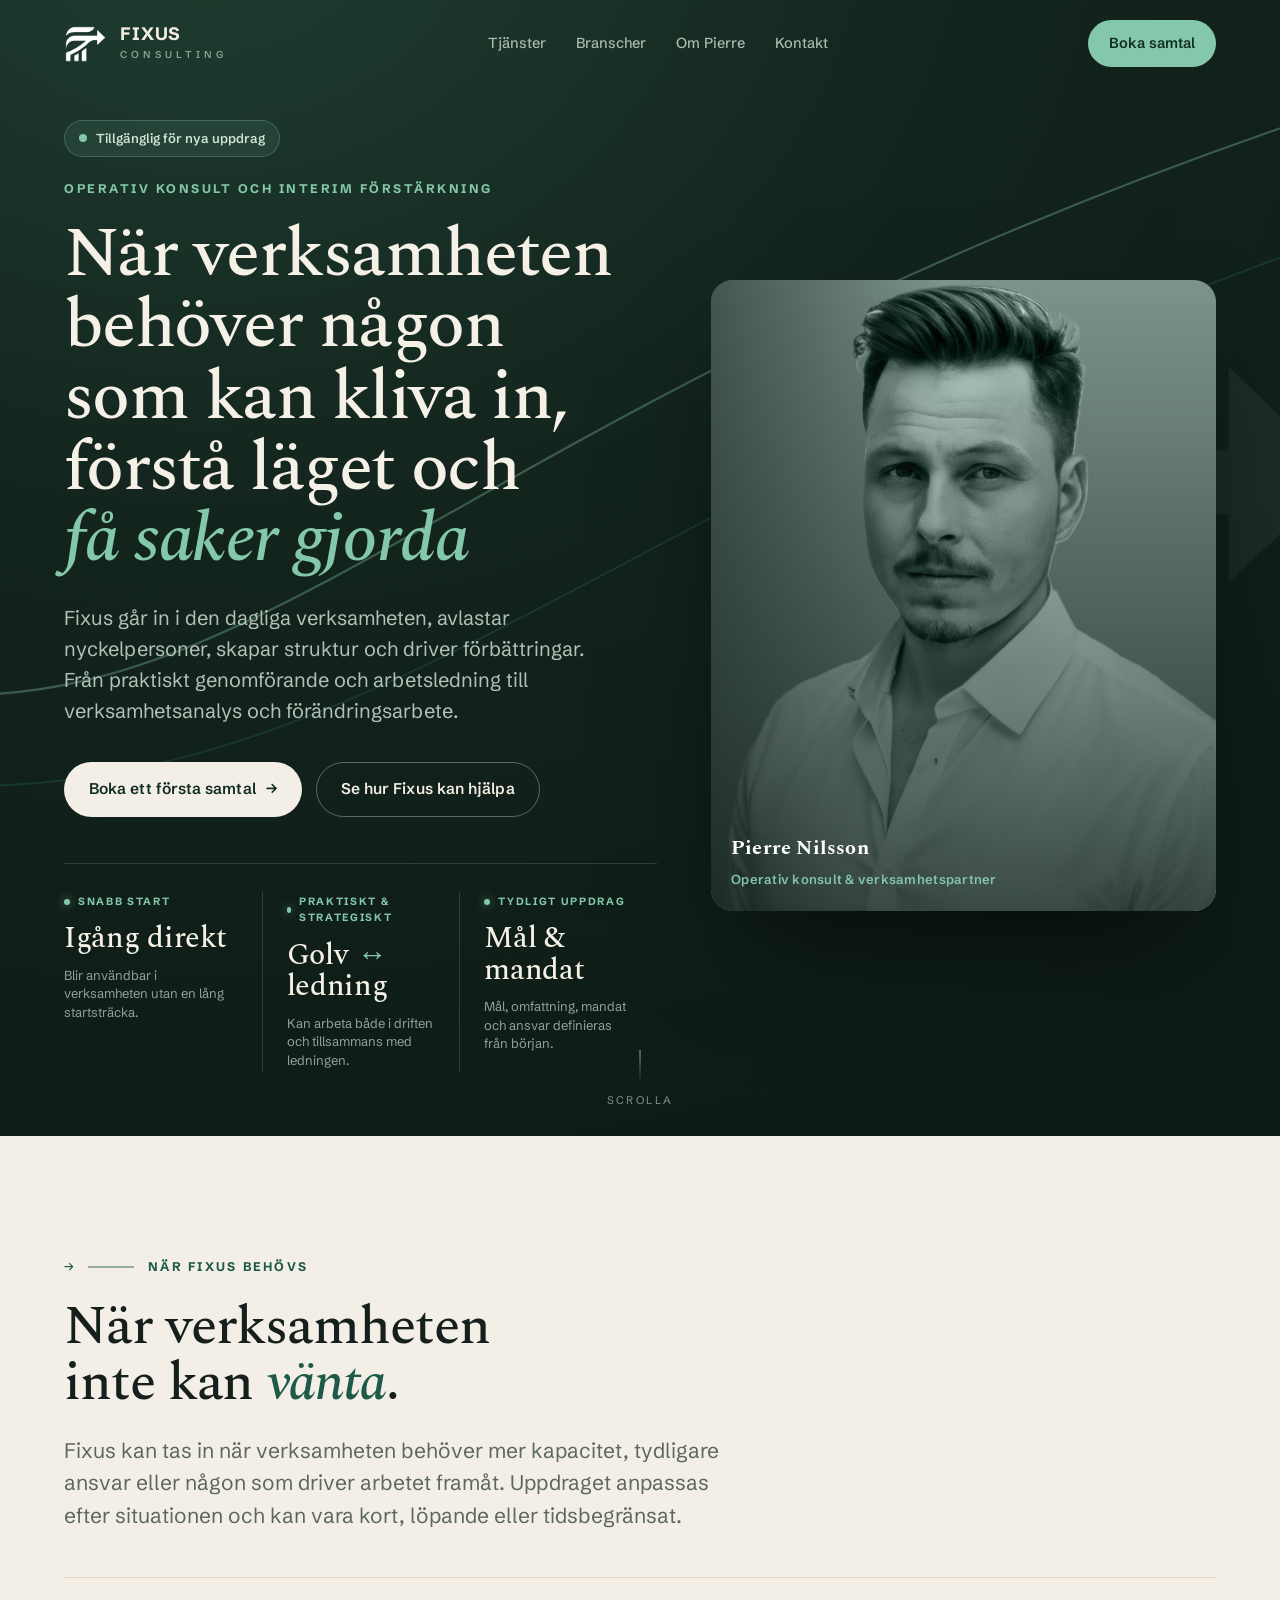
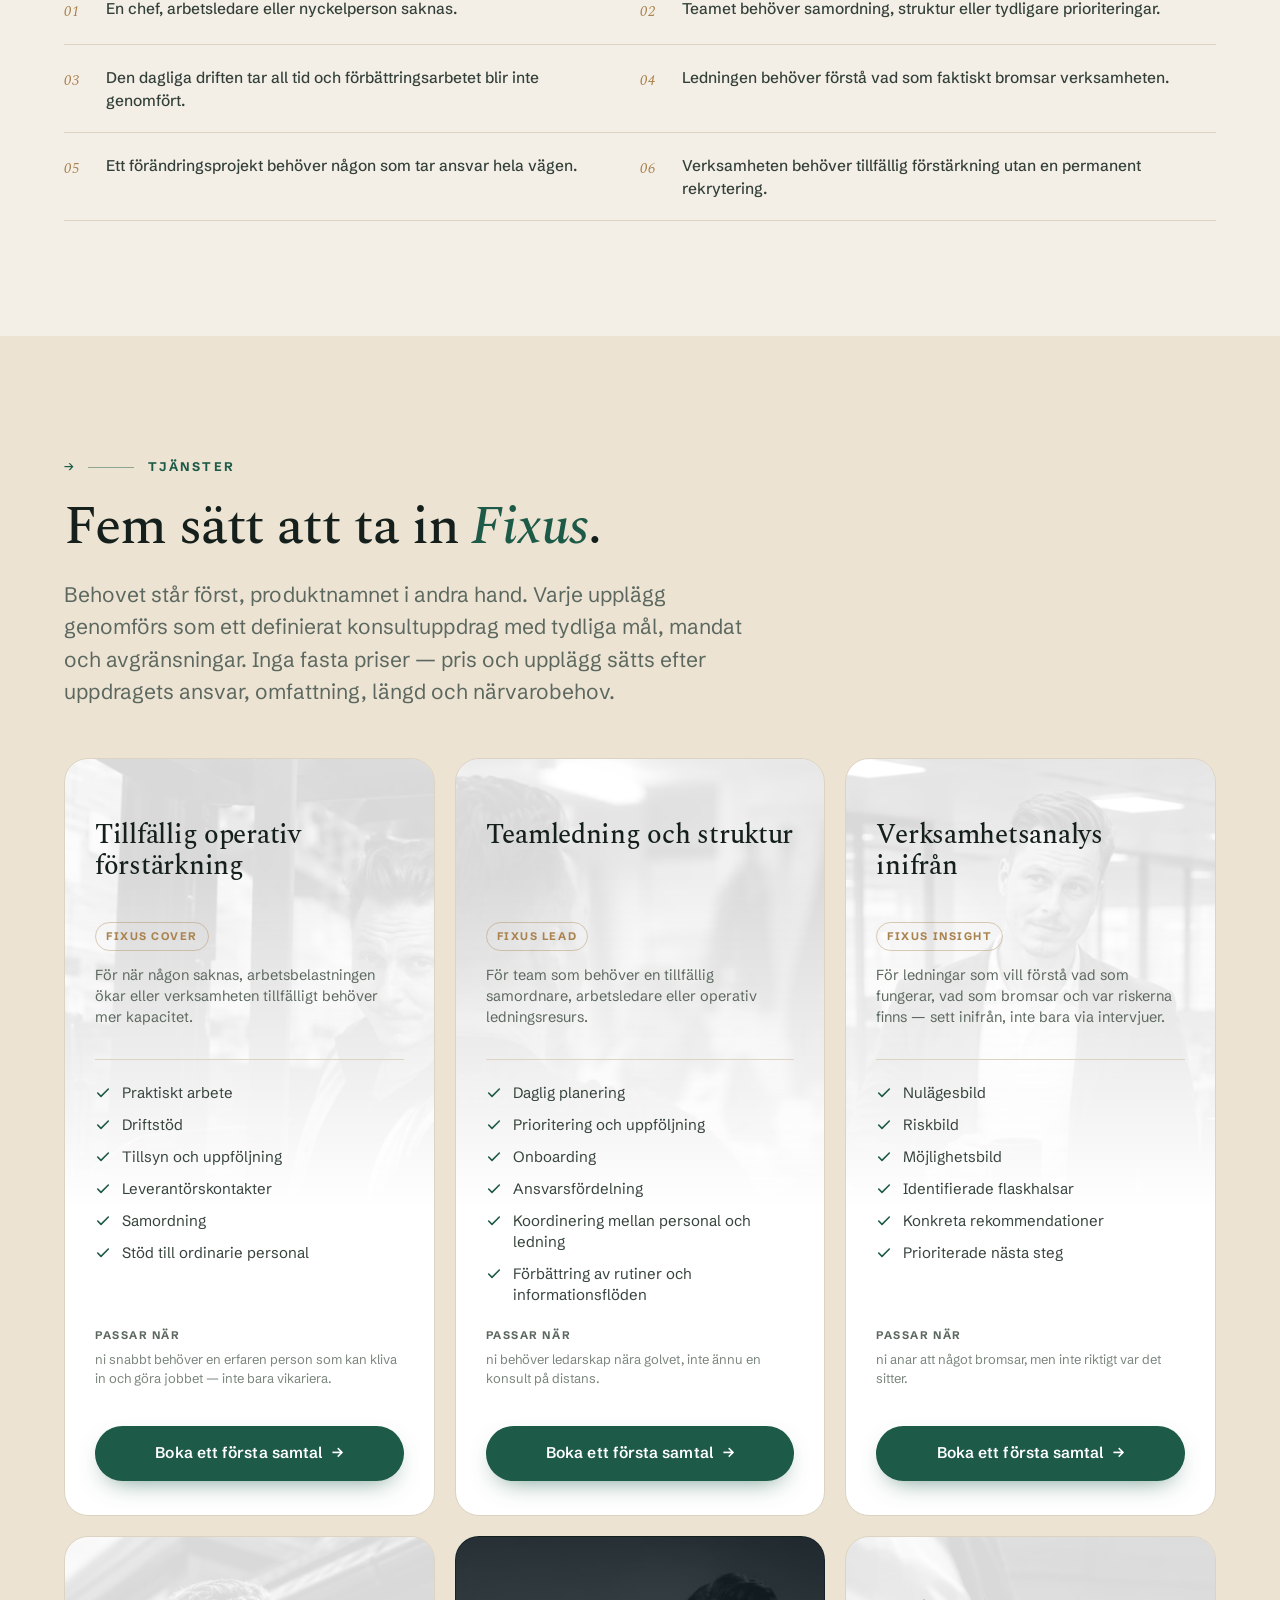
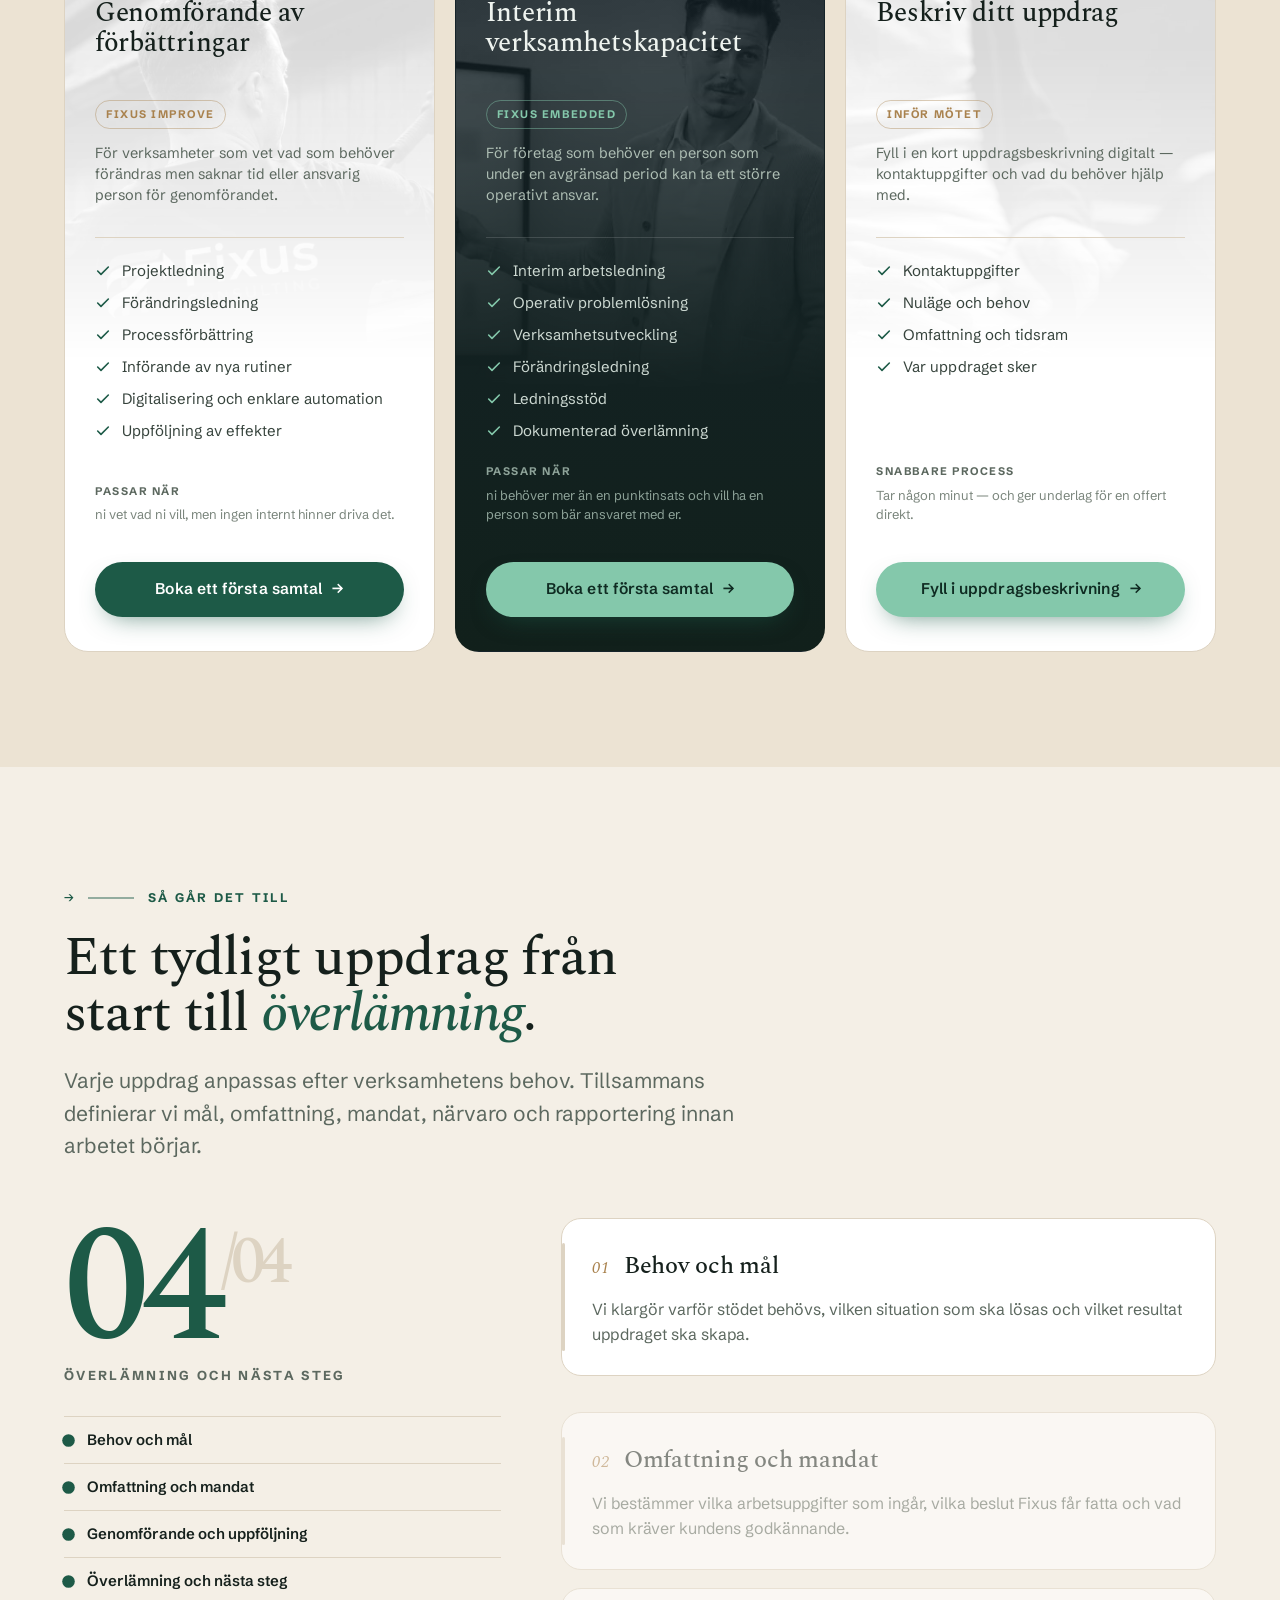
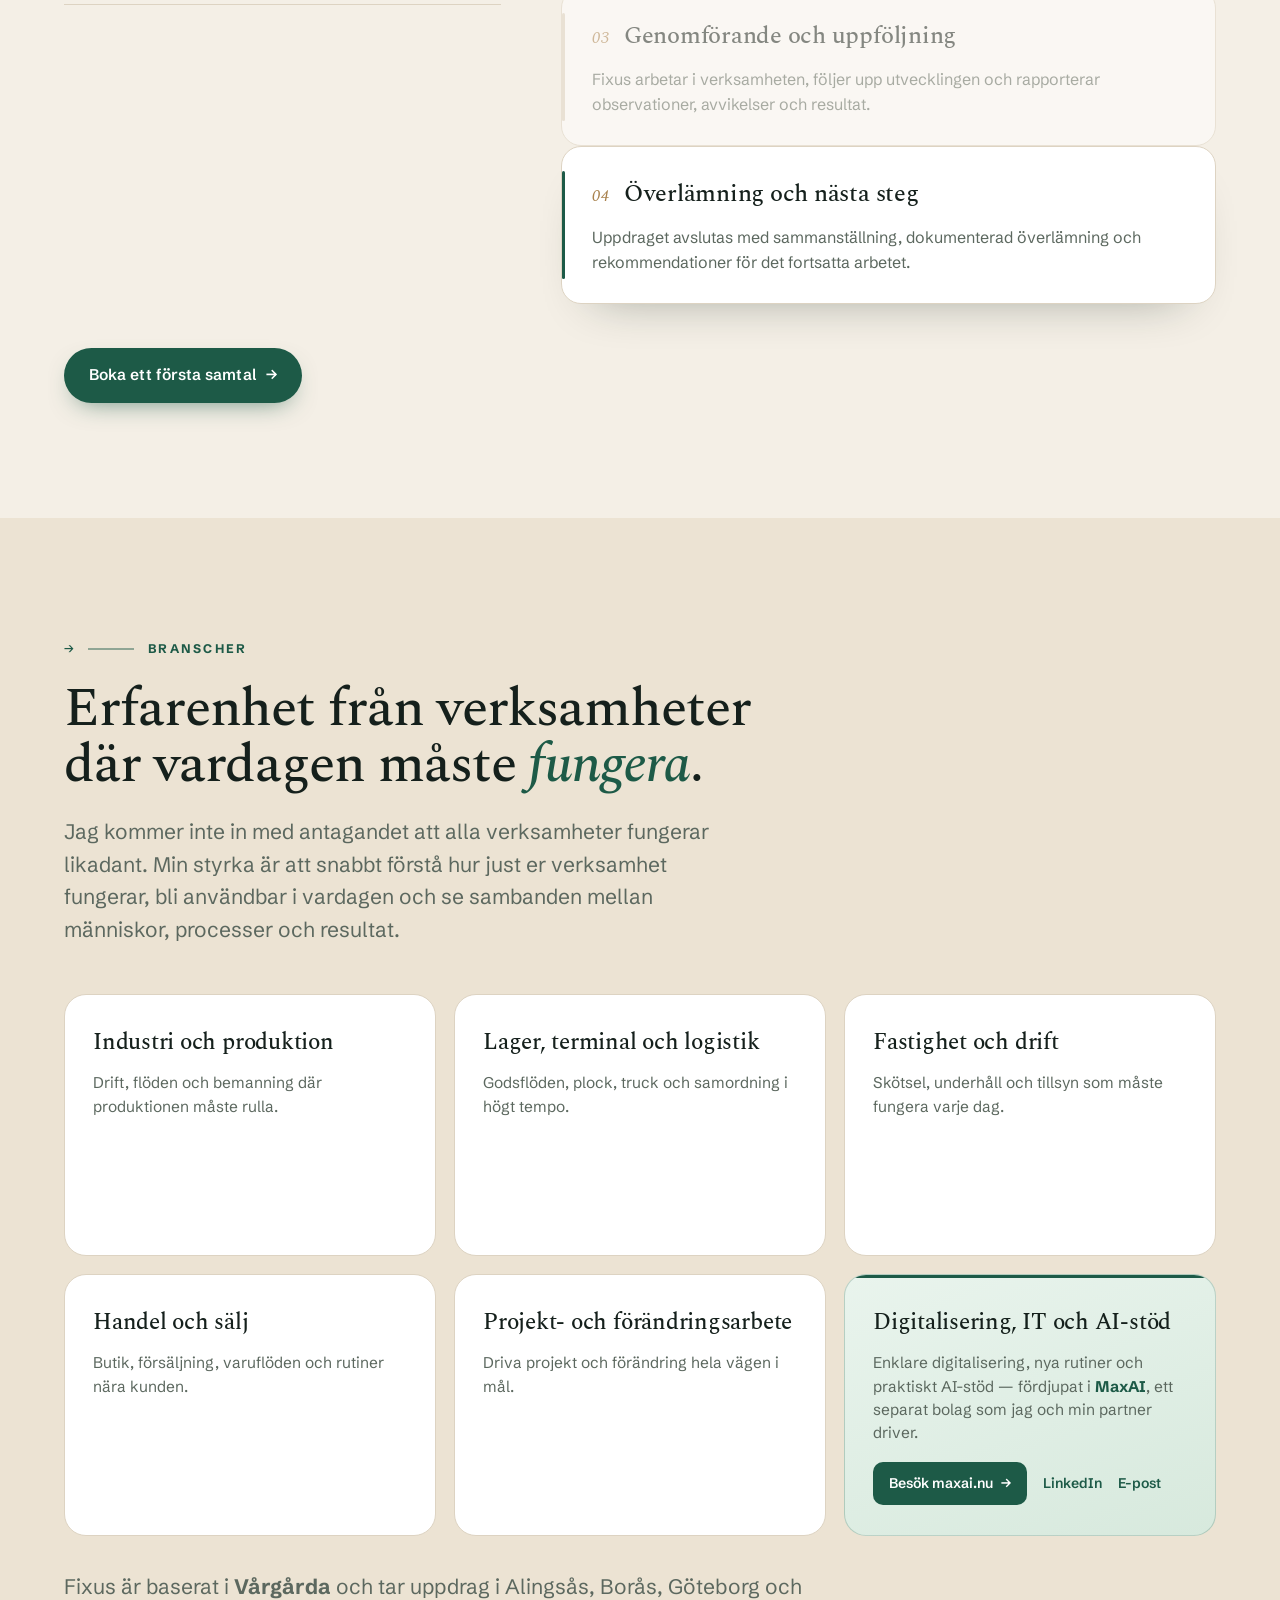
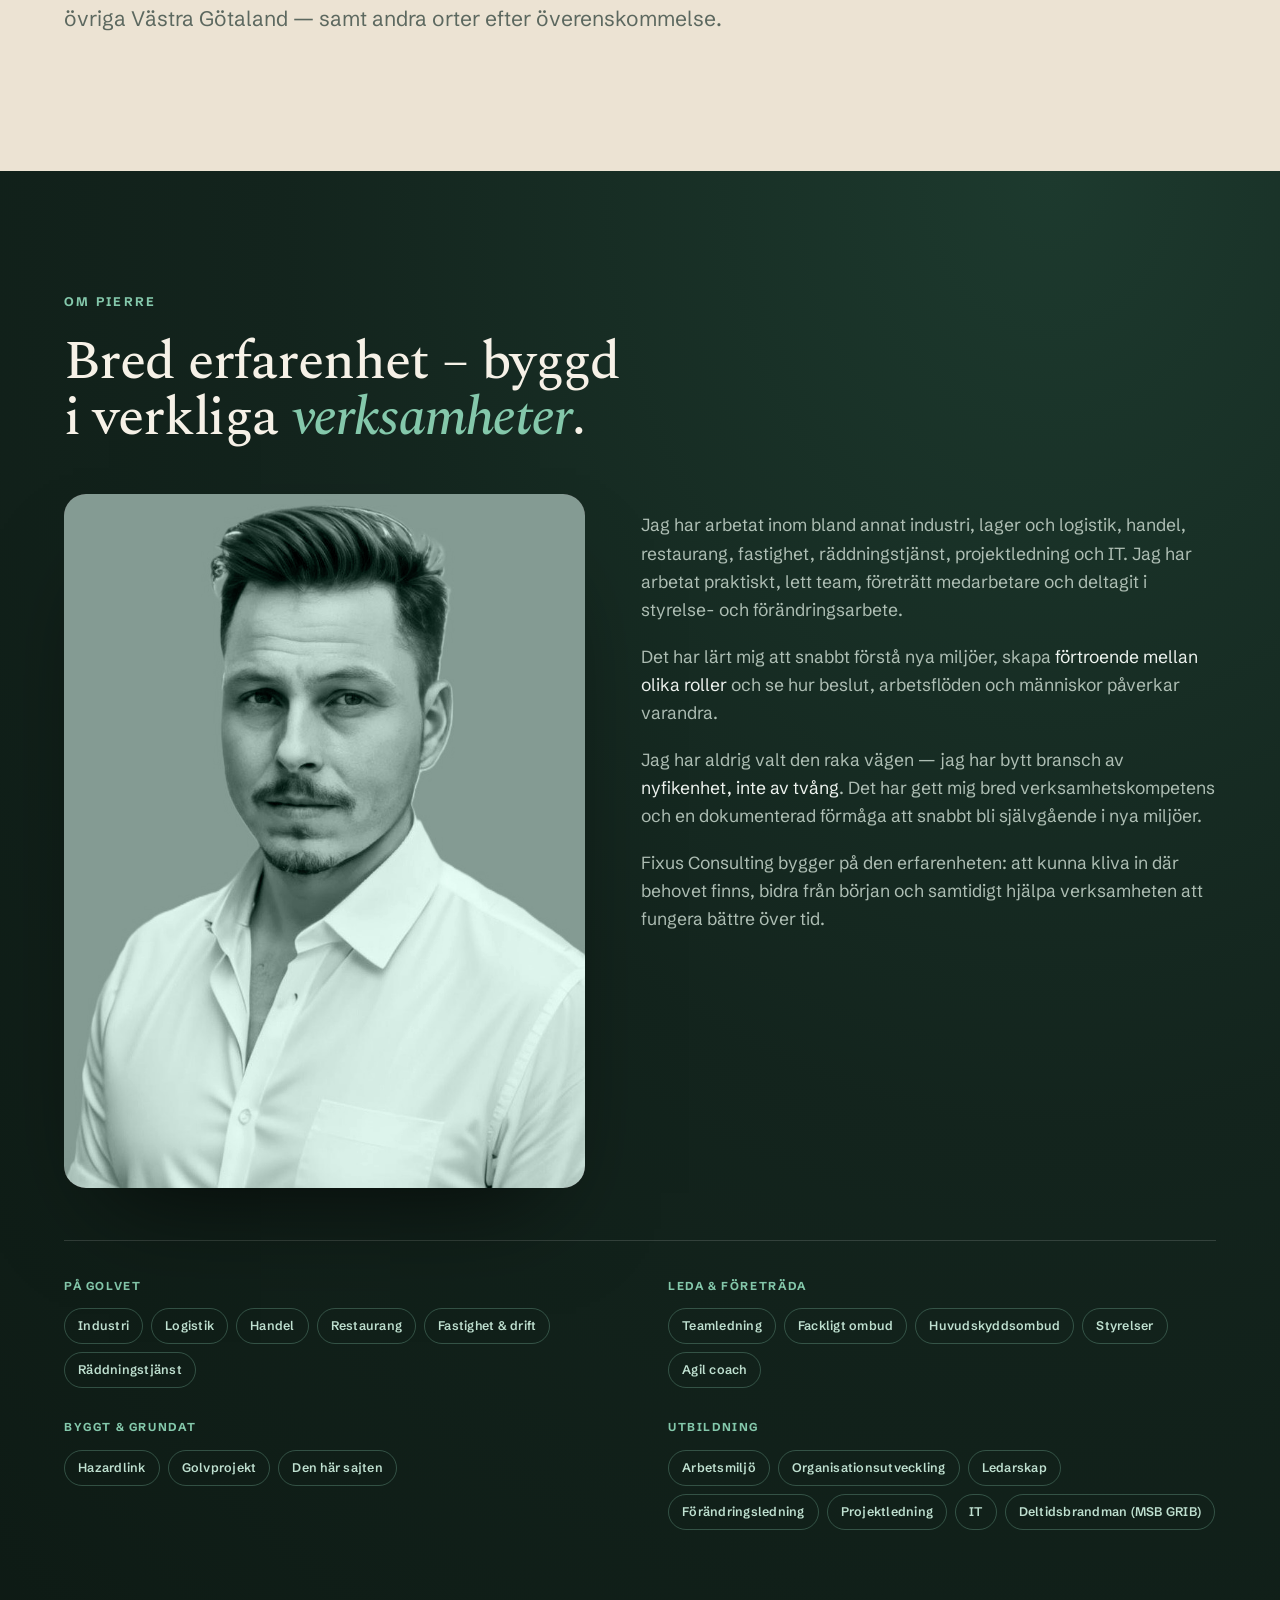
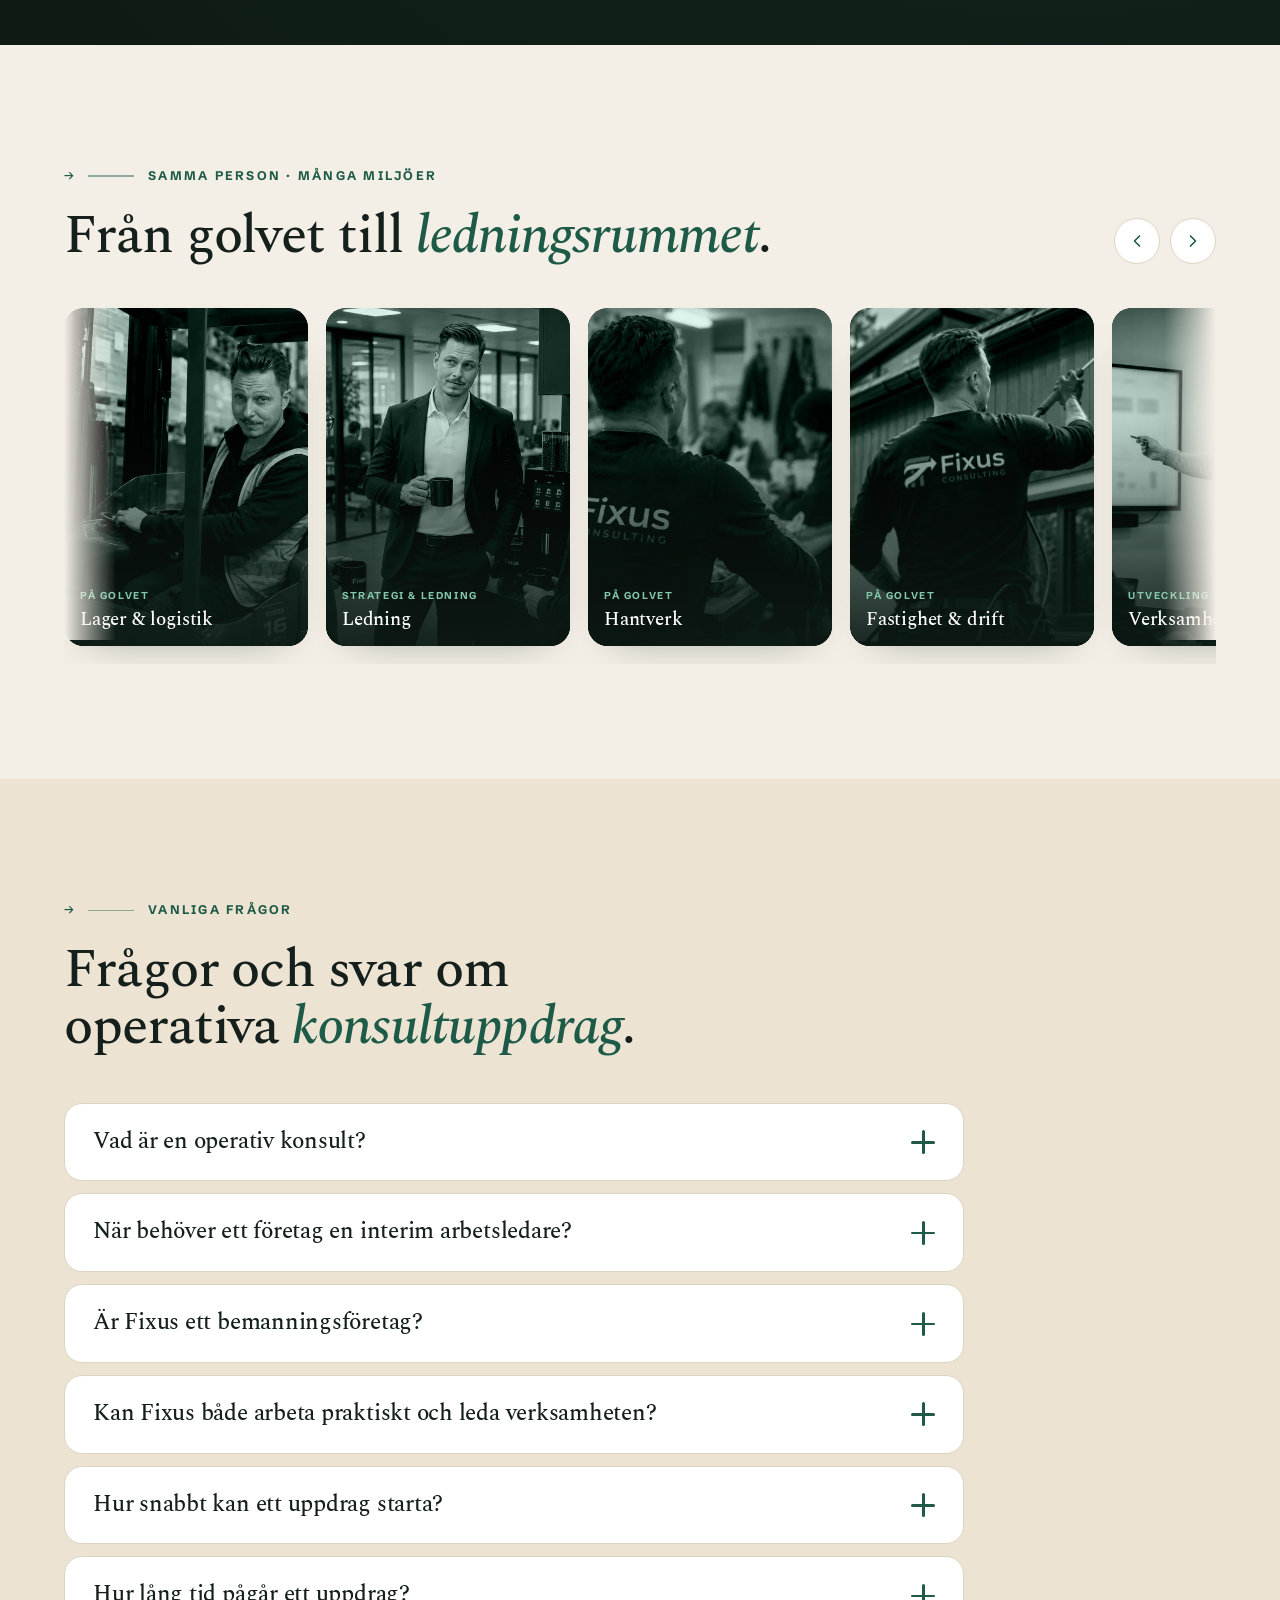
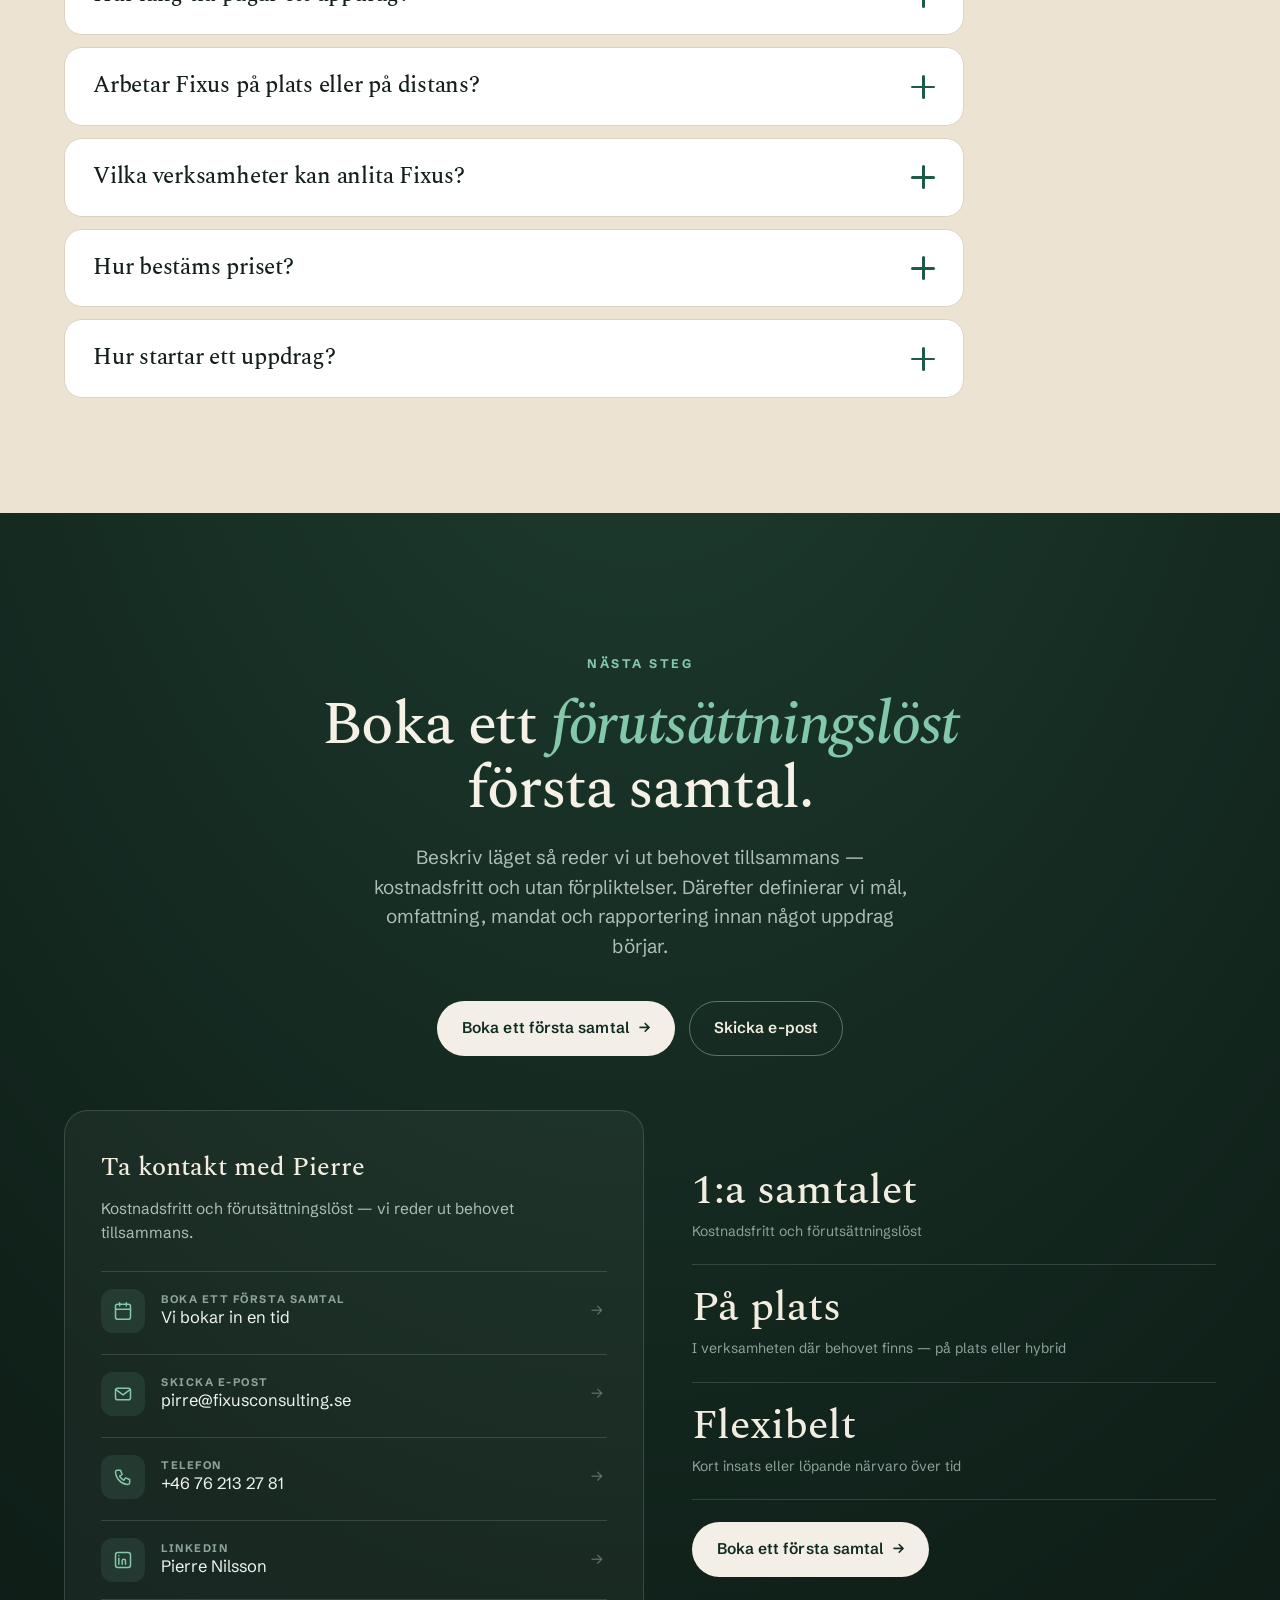
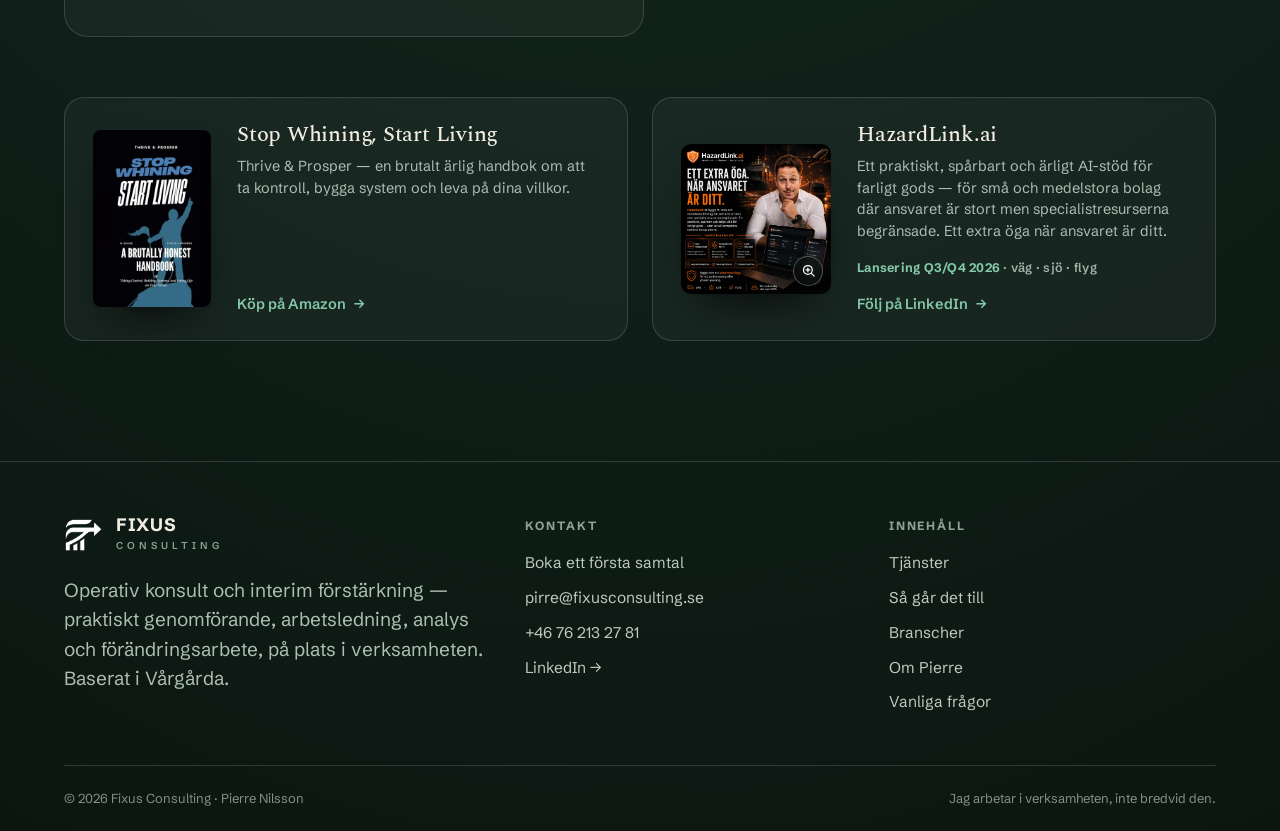
==== commit 1994e24a: "Beskriv ditt uppdrag card: real laptop background image Replace the reused restaurang.webp on the "B" ====
--- a/index.html
+++ b/index.html
@@ -285,7 +285,7 @@
         </div>
 
         <div class="pkg">
-          <img class="pkg-bg" src="assets/yrken/restaurang.webp" alt="" aria-hidden="true" loading="lazy" decoding="async" />
+          <img class="pkg-bg" src="assets/yrken/uppdrag.webp" alt="" aria-hidden="true" loading="lazy" decoding="async" />
           <div class="pkg-top">
             <h3 class="pname">Beskriv ditt uppdrag</h3>
             <span class="ptag2">Inför mötet</span>
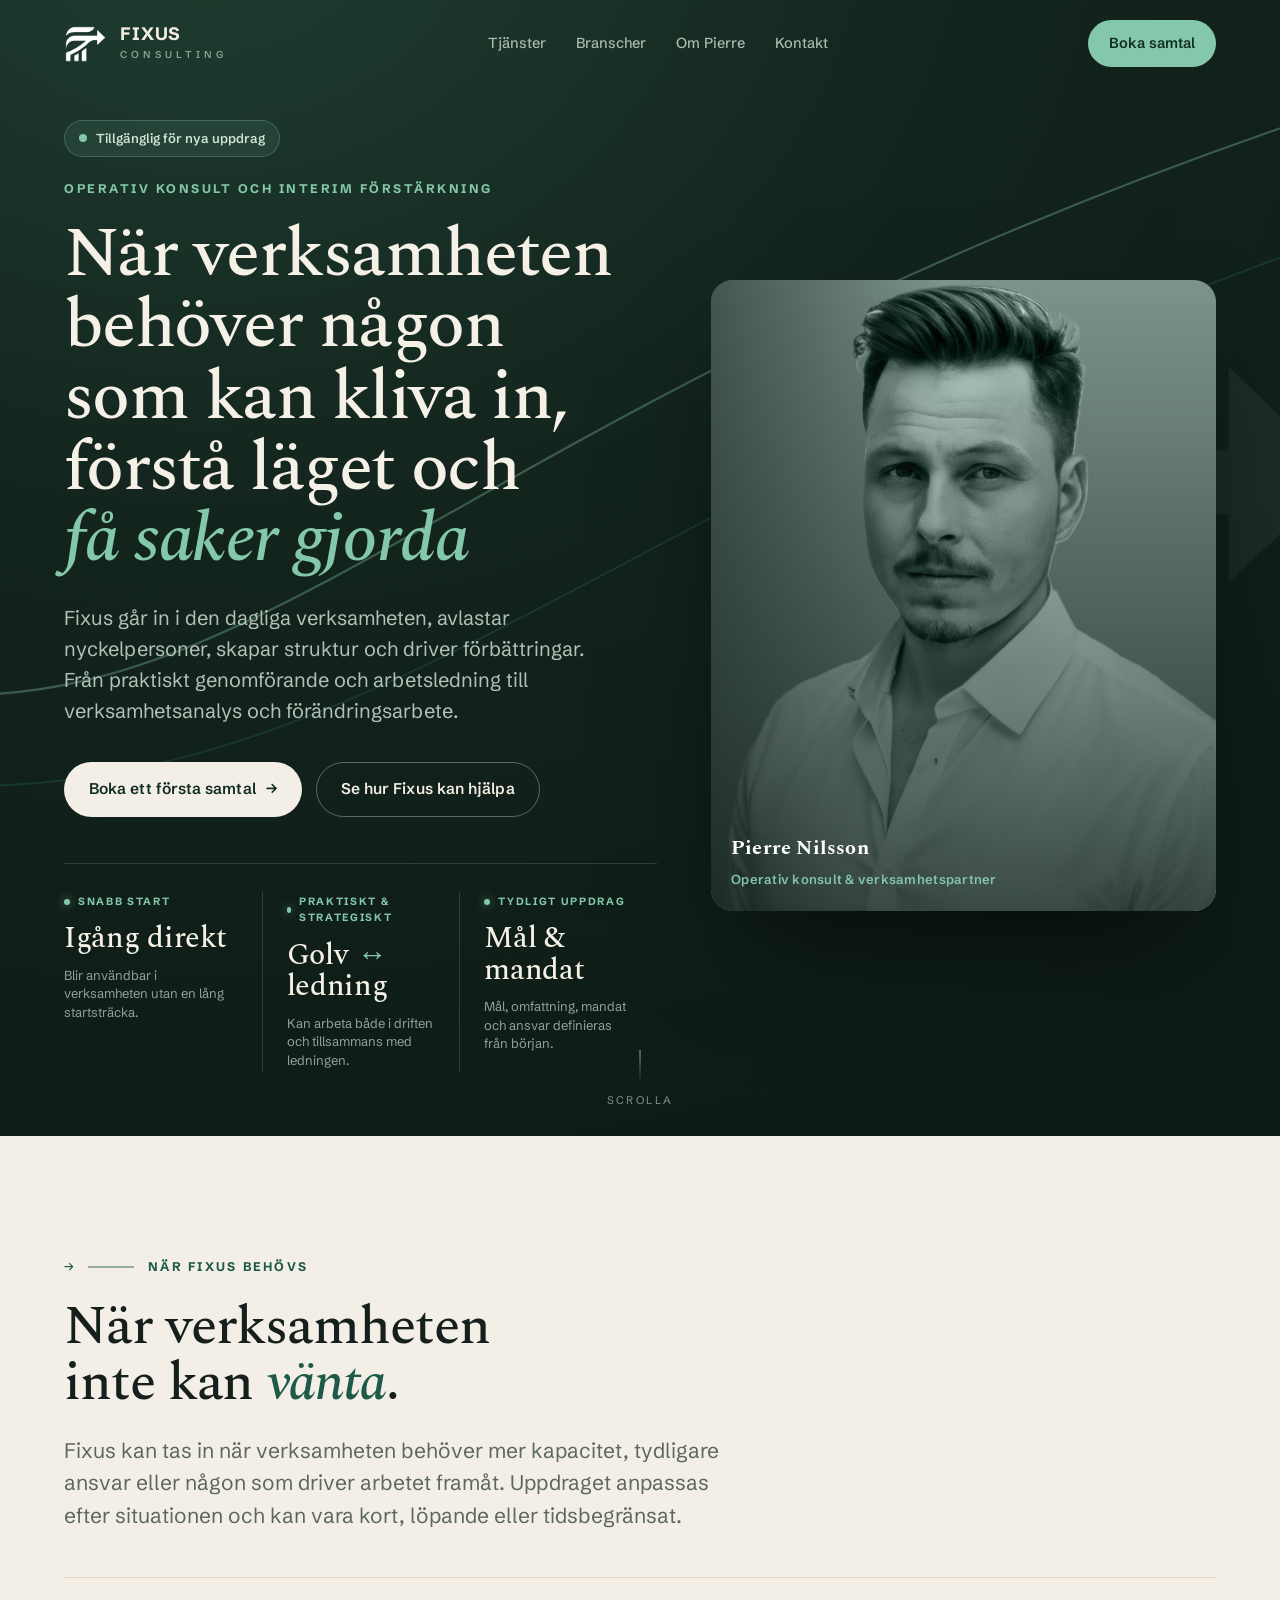
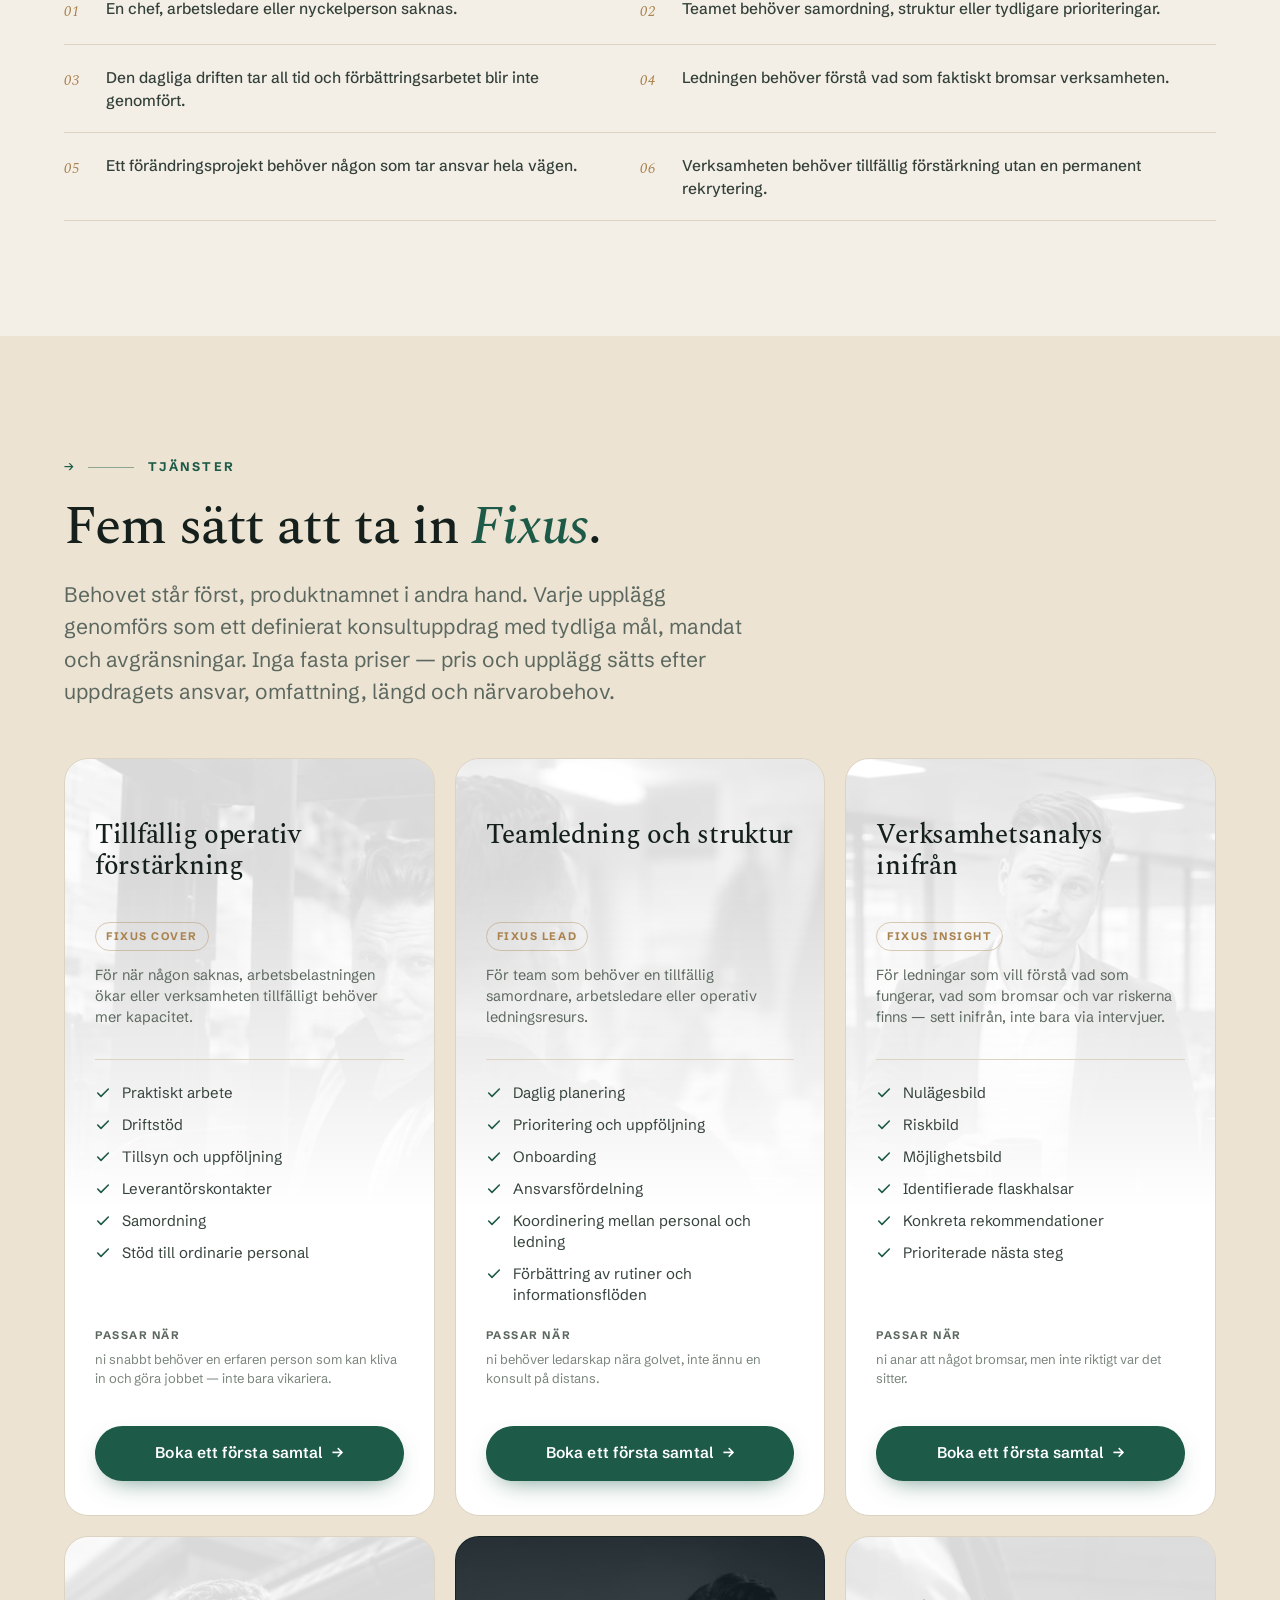
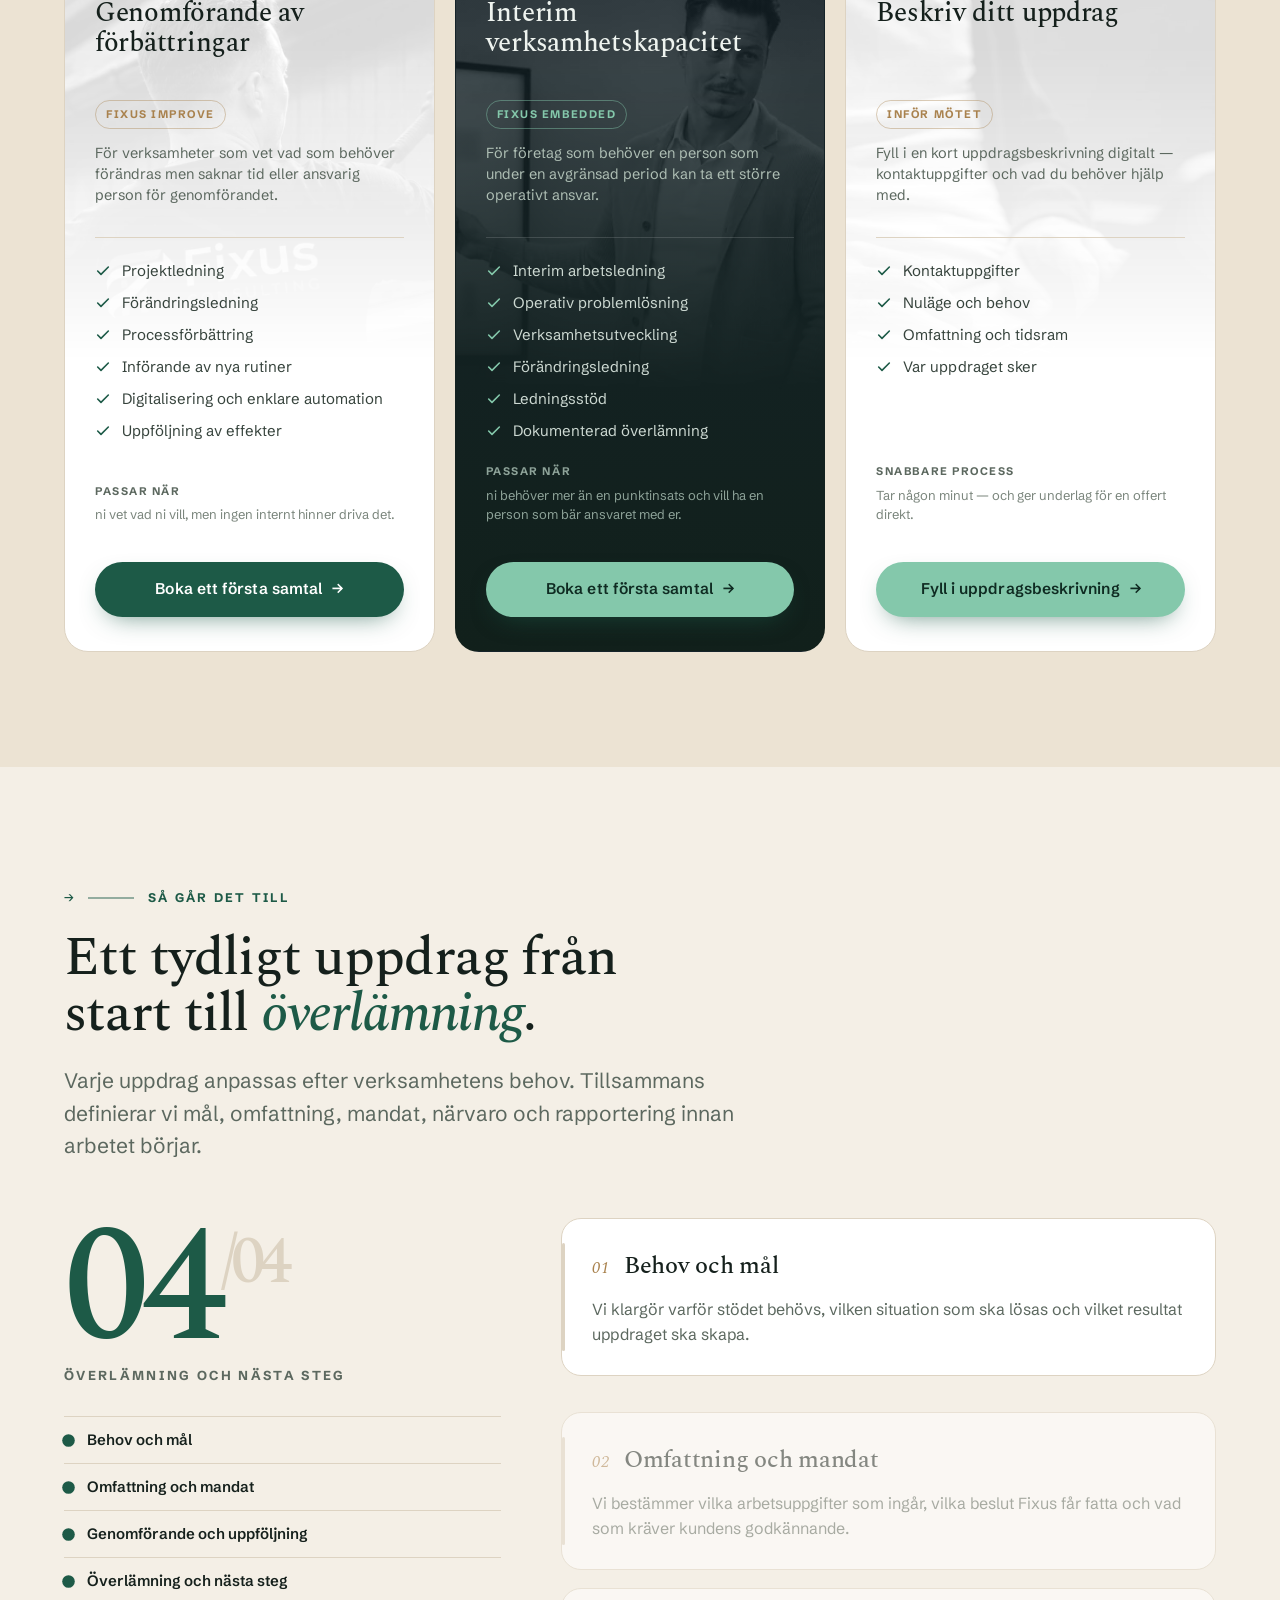
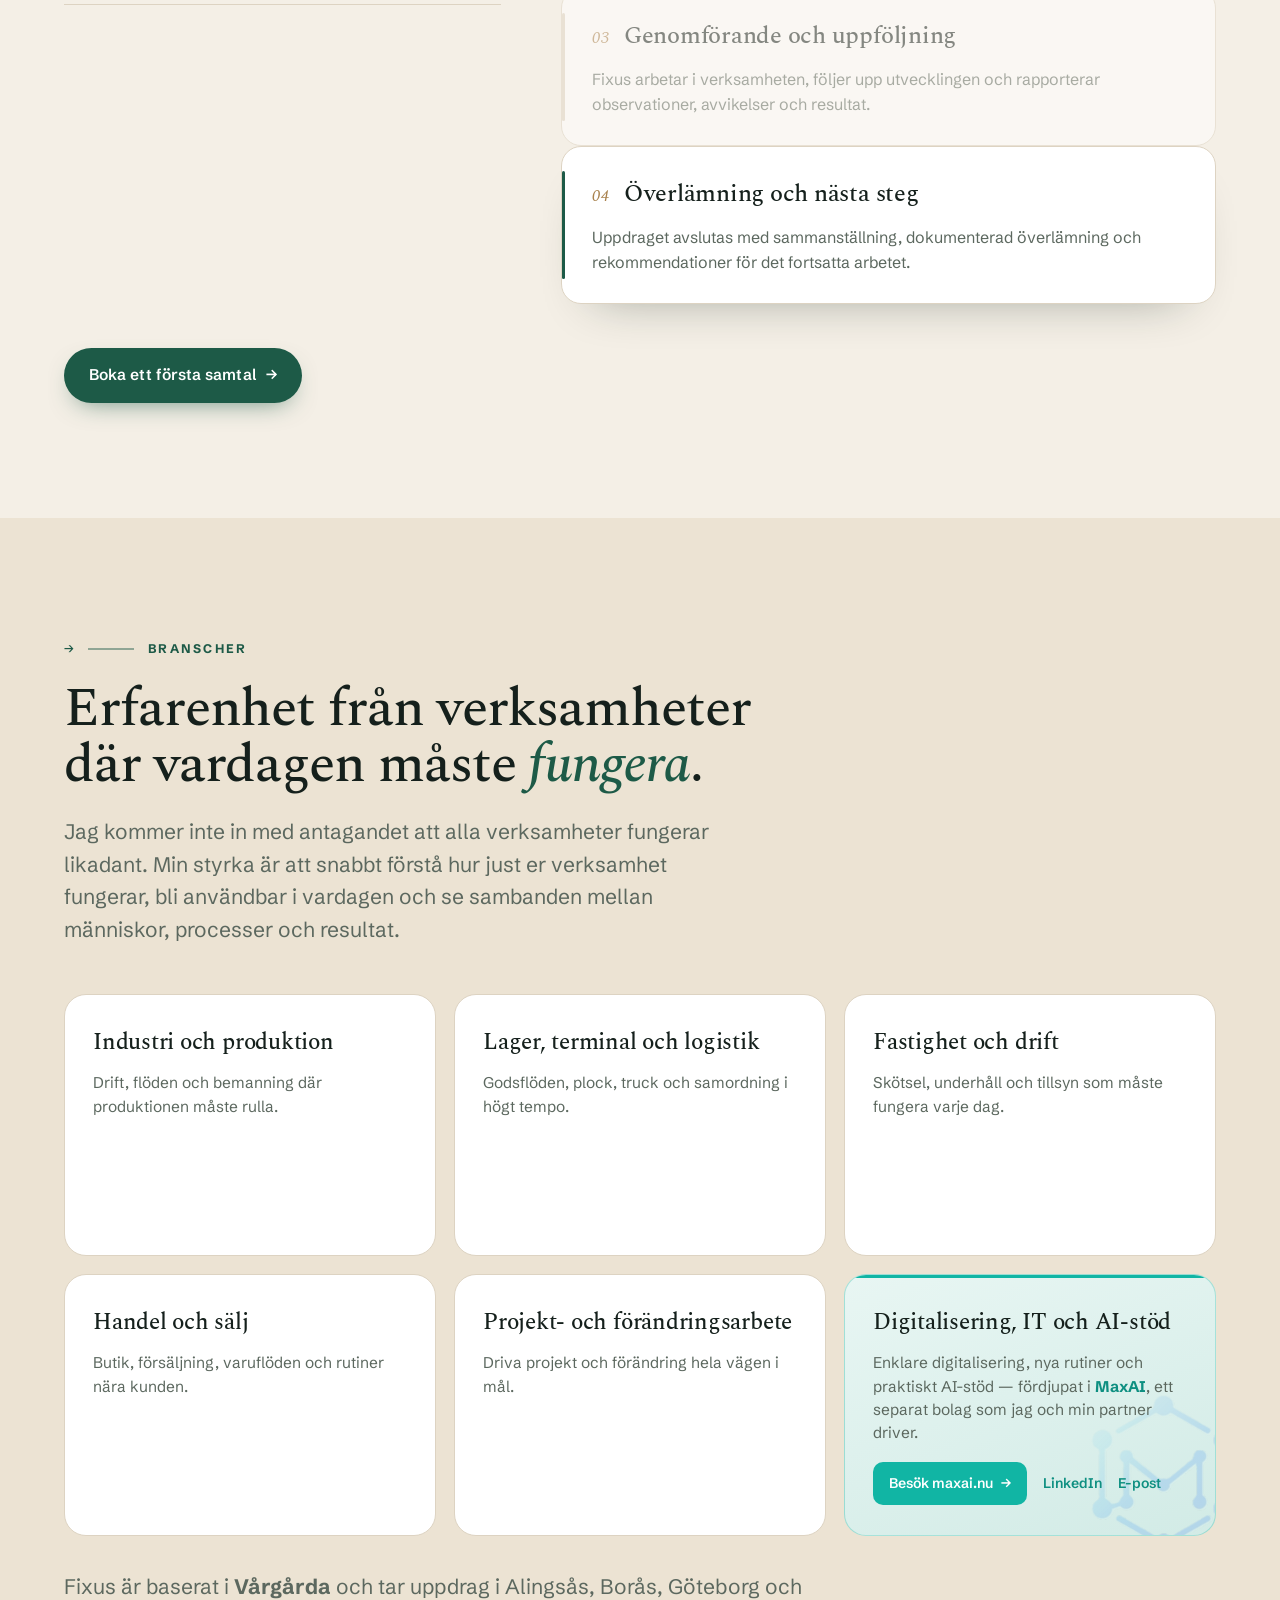
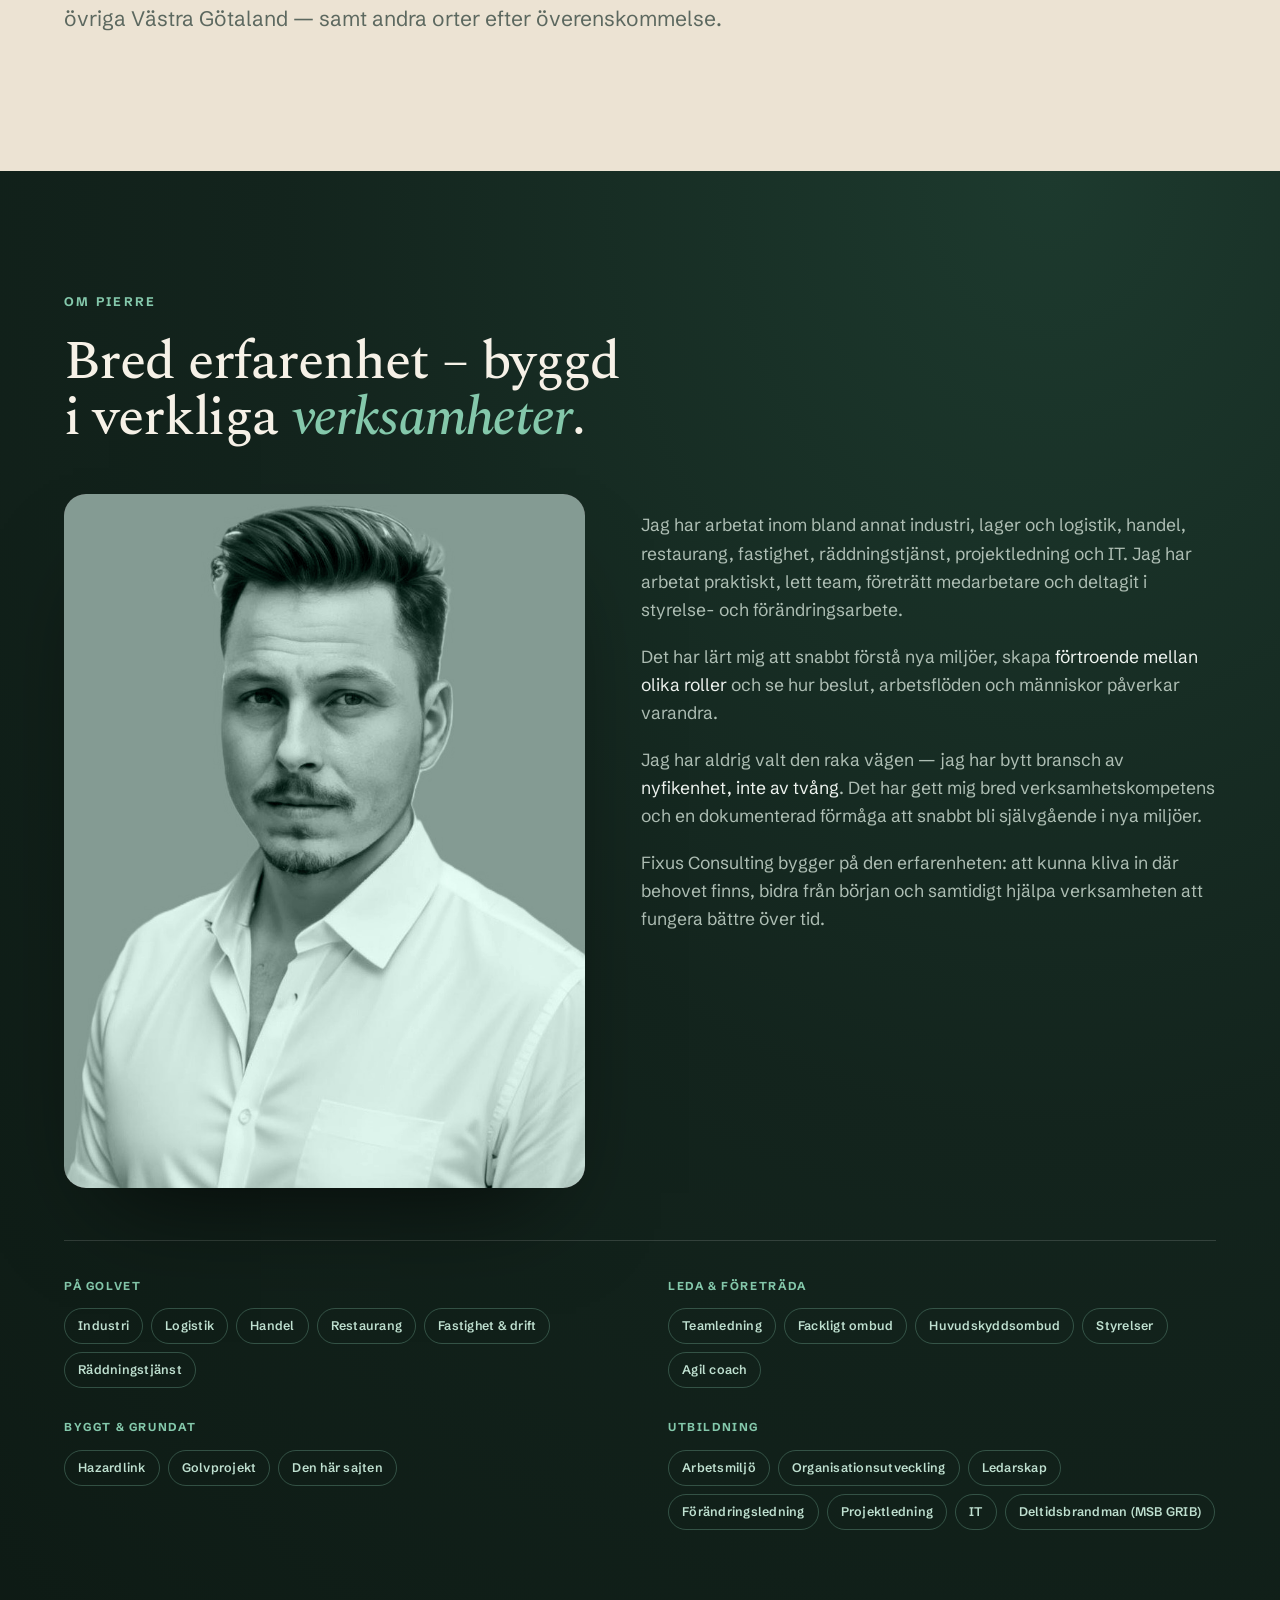
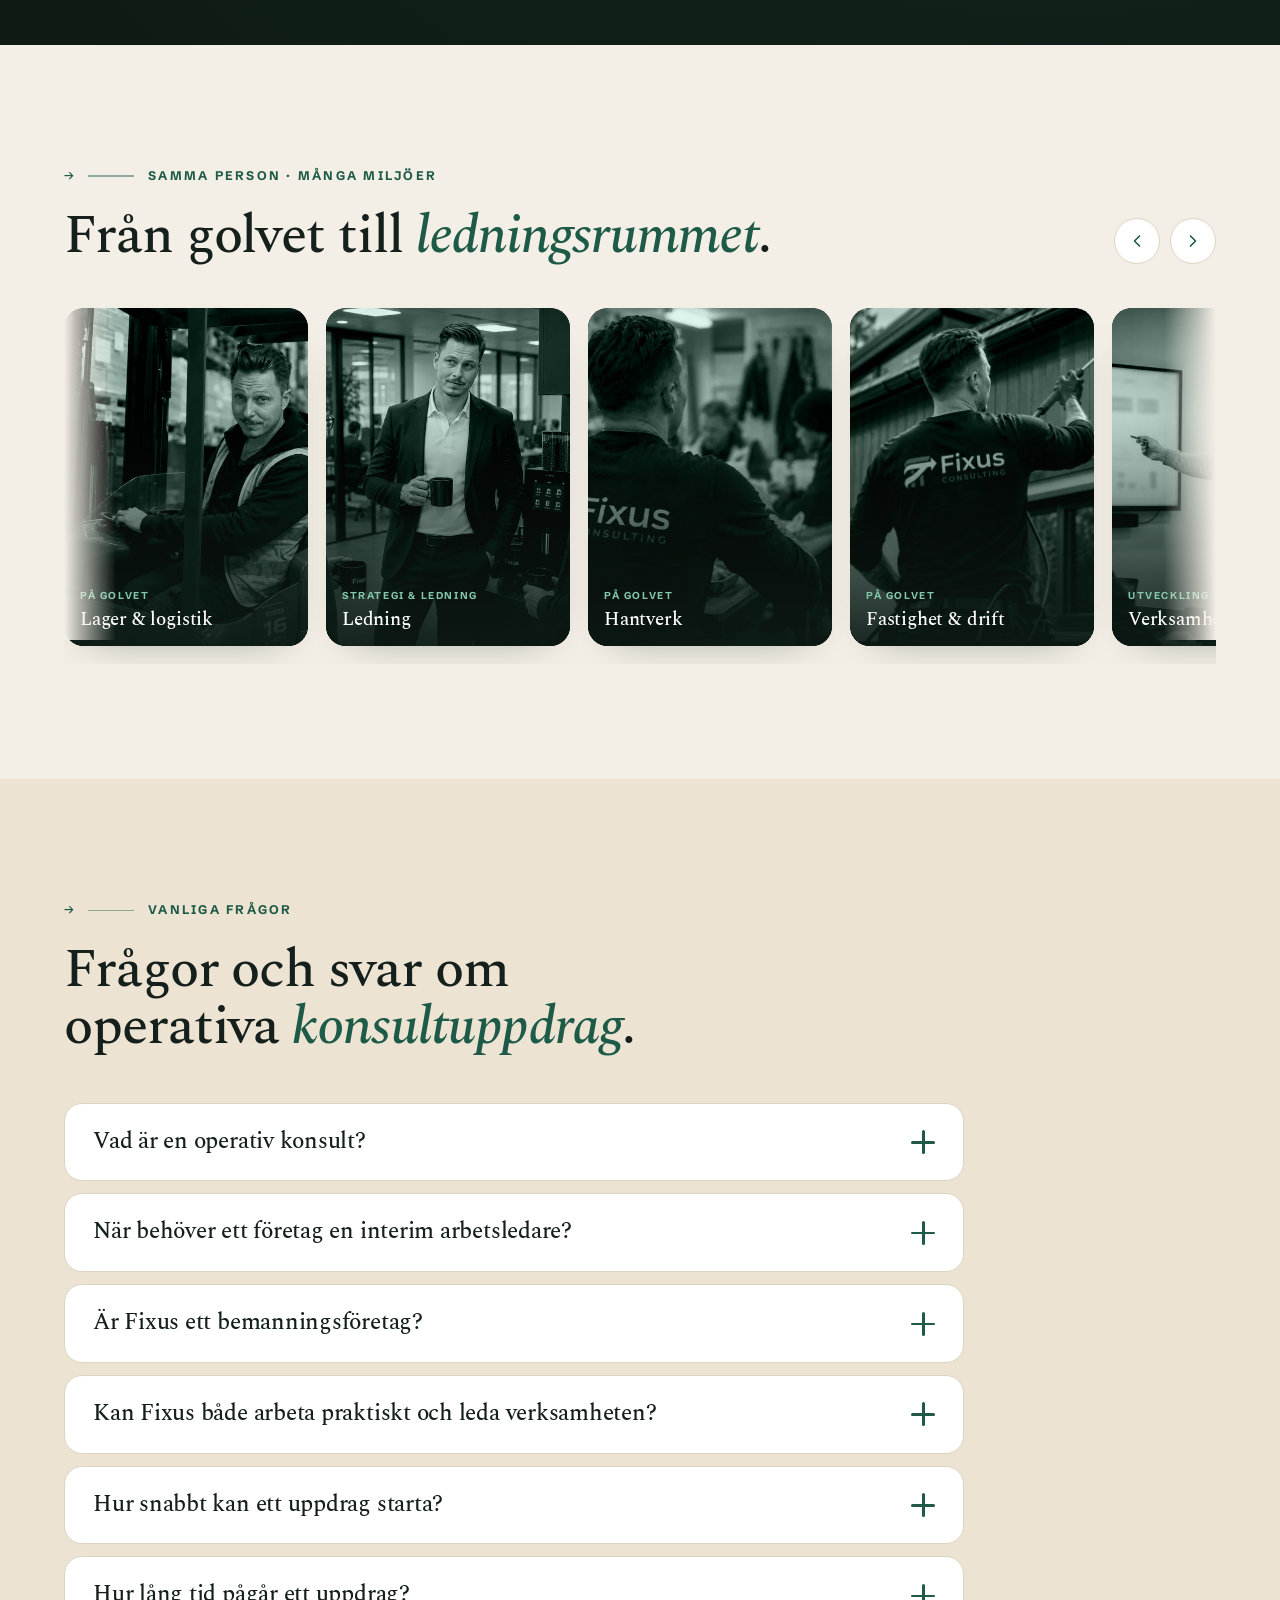
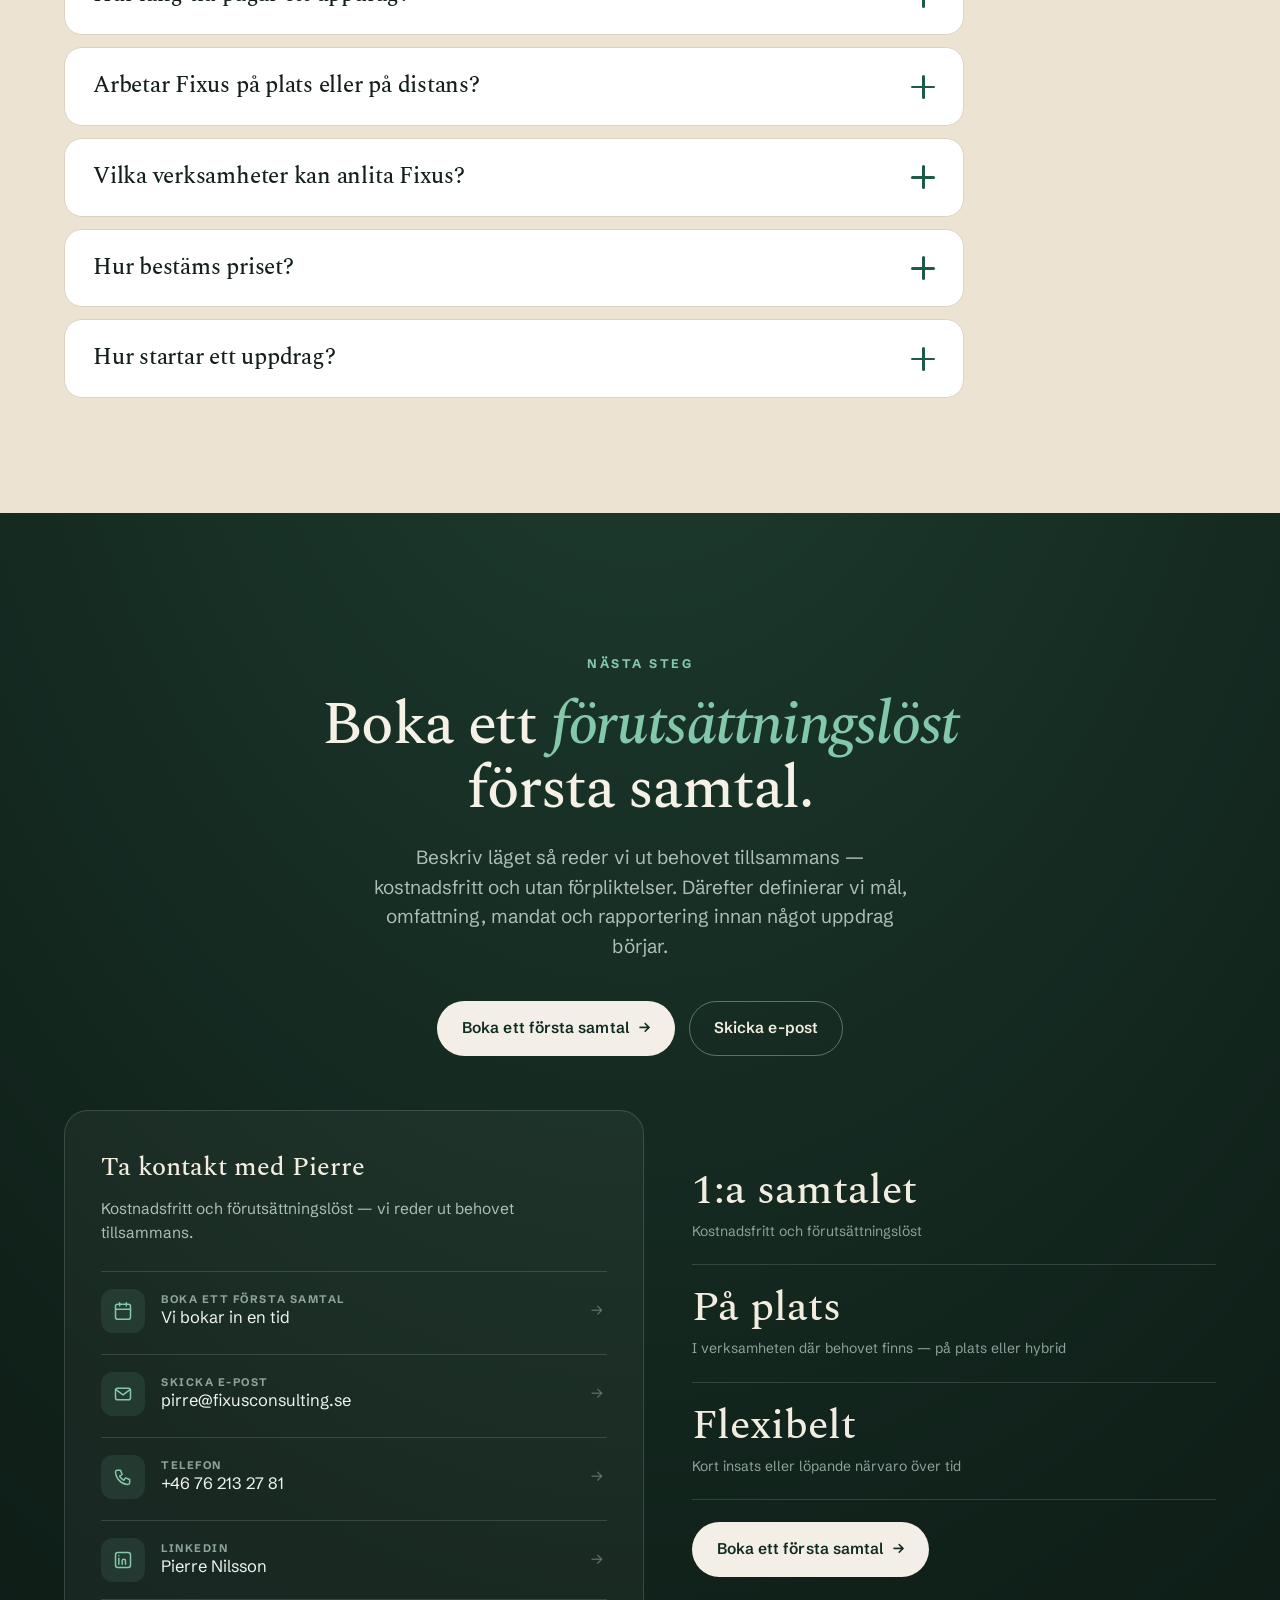
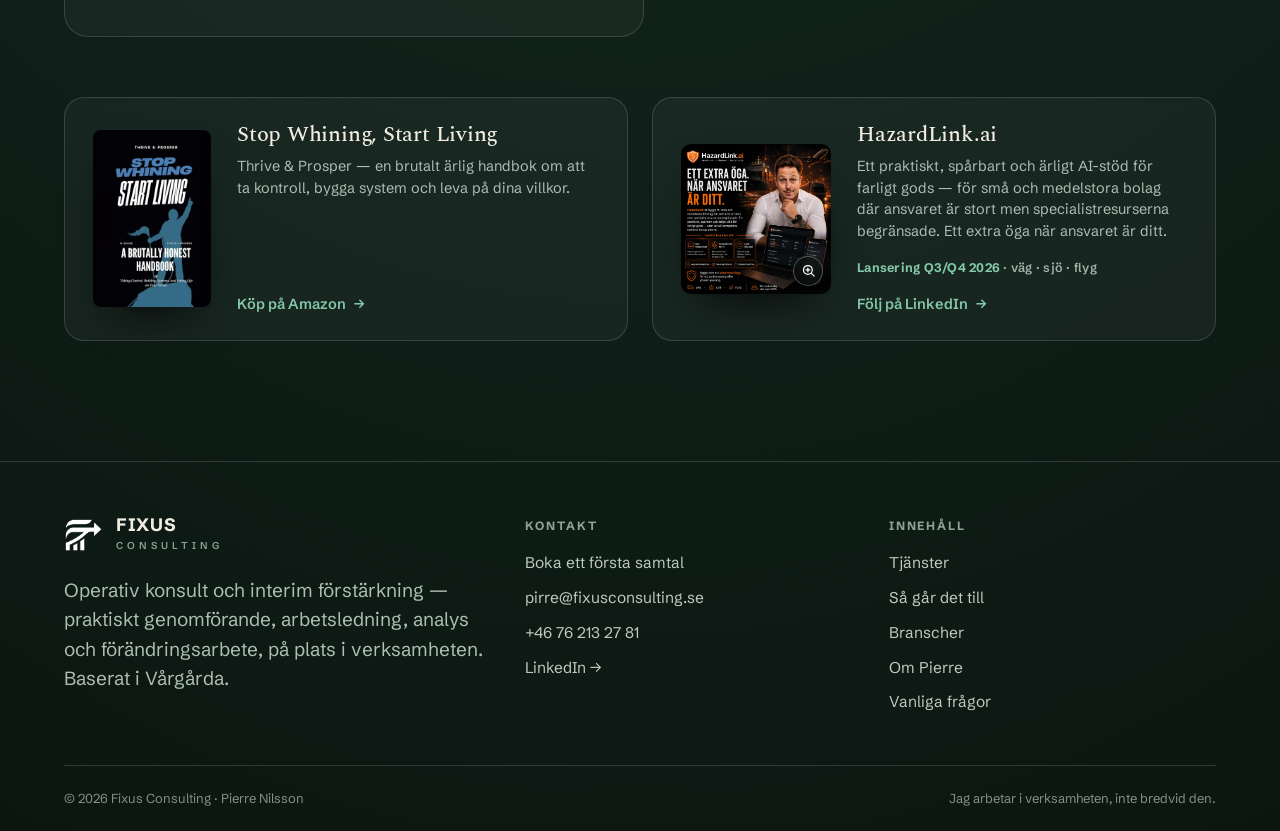
==== commit 37c83b4d: "MaxAI card: style after maxai.nu (teal) + discreet logo watermark - Add the MaxAI hexagon mark (from" ====
--- a/index.html
+++ b/index.html
@@ -363,7 +363,7 @@
         <article class="acard"><h3>Fastighet och drift</h3><p>Skötsel, underhåll och tillsyn som måste fungera varje dag.</p></article>
         <article class="acard"><h3>Handel och sälj</h3><p>Butik, försäljning, varuflöden och rutiner nära kunden.</p></article>
         <article class="acard"><h3>Projekt- och förändringsarbete</h3><p>Driva projekt och förändring hela vägen i mål.</p></article>
-        <article class="acard maxai"><h3>Digitalisering, IT och AI-stöd</h3><p>Enklare digitalisering, nya rutiner och praktiskt AI-stöd — fördjupat i <strong>MaxAI</strong>, ett separat bolag som jag och min partner driver.</p>
+        <article class="acard maxai"><img class="maxai-bg" src="assets/maxai-mark.webp" alt="" aria-hidden="true" loading="lazy" decoding="async" /><h3>Digitalisering, IT och AI-stöd</h3><p>Enklare digitalisering, nya rutiner och praktiskt AI-stöd — fördjupat i <strong>MaxAI</strong>, ett separat bolag som jag och min partner driver.</p>
           <div class="ac-links">
             <a class="ac-btn" href="https://maxai.nu/" target="_blank" rel="noopener">Besök maxai.nu <span class="ar">→</span></a>
             <a class="ac-link" href="https://www.linkedin.com/company/maxainu" target="_blank" rel="noopener">LinkedIn</a>
--- a/fixus.css
+++ b/fixus.css
@@ -157,10 +157,15 @@
 .acard h3{font-family:var(--serif);font-weight:500;font-size:23px;margin:0 0 10px;letter-spacing:-.01em}
 .acard p{margin:0;color:var(--muted);font-size:15.5px;line-height:1.5}
 .acard.wide{grid-column:span 1}
-/* MaxAI-kort (Digitalisering/AI): separat bolag → grön ton så det avviker lite */
-.acard.maxai{background:linear-gradient(160deg,#e9f4ed 0%,#d7e9dd 100%);border-color:rgba(29,90,71,.22)}
-.acard.maxai::before{width:100%}
-.acard.maxai p strong{color:var(--green);font-weight:700}
+/* MaxAI-kort (Digitalisering/AI): separat bolag → stylat efter maxai.nu (teal #11b5a4) + diskret logotyp-vattenstämpel */
+.acard.maxai{background:linear-gradient(160deg,#e8f6f3 0%,#d2ebe6 100%);border-color:rgba(17,181,164,.30);isolation:isolate}
+.acard.maxai::before{width:100%;background:#11b5a4}
+.acard.maxai p strong{color:#0e8f81;font-weight:700}
+.maxai-bg{position:absolute;right:-24px;bottom:-22px;width:152px;height:auto;z-index:-1;pointer-events:none;opacity:.15;-webkit-mask-image:linear-gradient(135deg,transparent,#000 55%);mask-image:linear-gradient(135deg,transparent,#000 55%)}
+.acard.maxai .ac-btn{background:#11b5a4}
+.acard.maxai .ac-btn:hover{background:#0e9a8c}
+.acard.maxai .ac-link{color:#0e8f81}
+.acard.maxai .ac-link:hover{border-color:#11b5a4}
 .ac-links{display:flex;flex-wrap:wrap;align-items:center;gap:10px 16px;margin-top:18px}
 .ac-btn{display:inline-flex;align-items:center;gap:8px;background:var(--green);color:#fff;font-weight:600;font-size:14px;padding:10px 16px;border-radius:10px;transition:background .25s,transform .25s var(--ease)}
 .ac-btn:hover{background:var(--green-d);transform:translateY(-1px)}
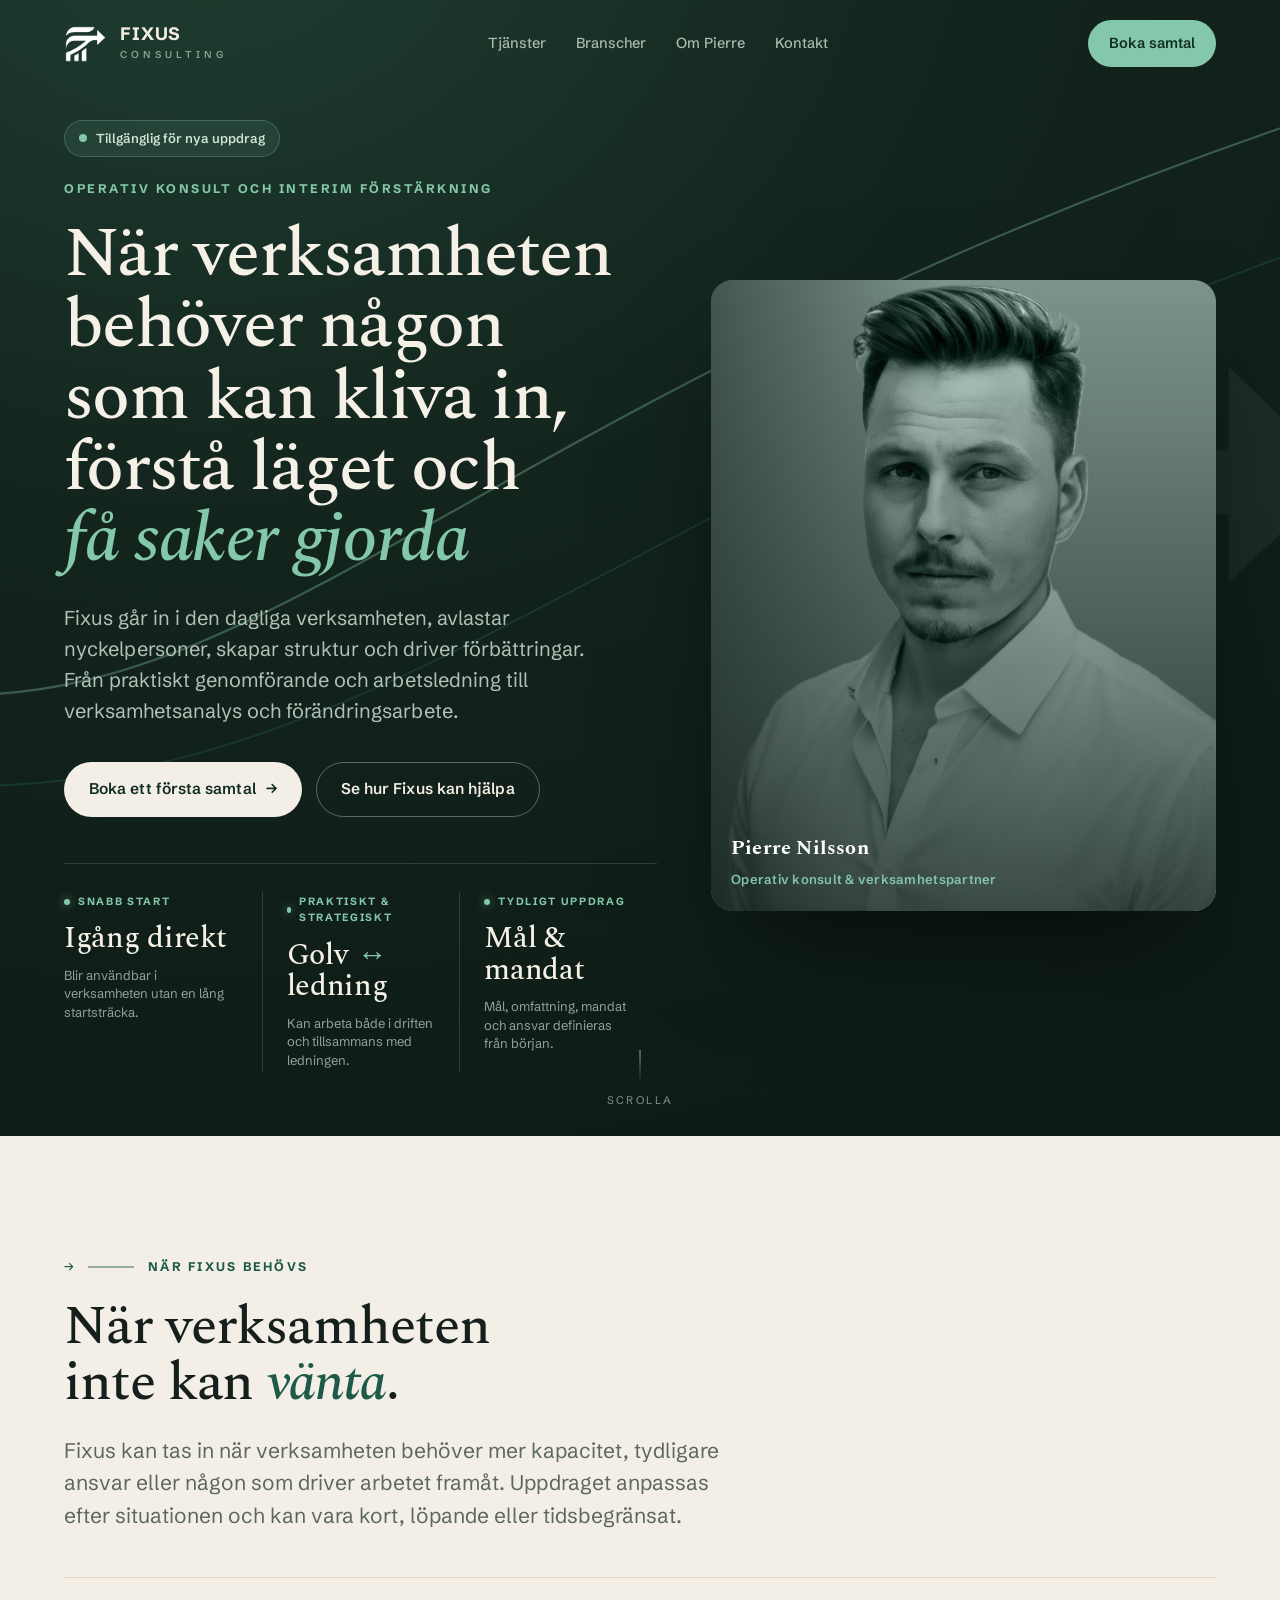
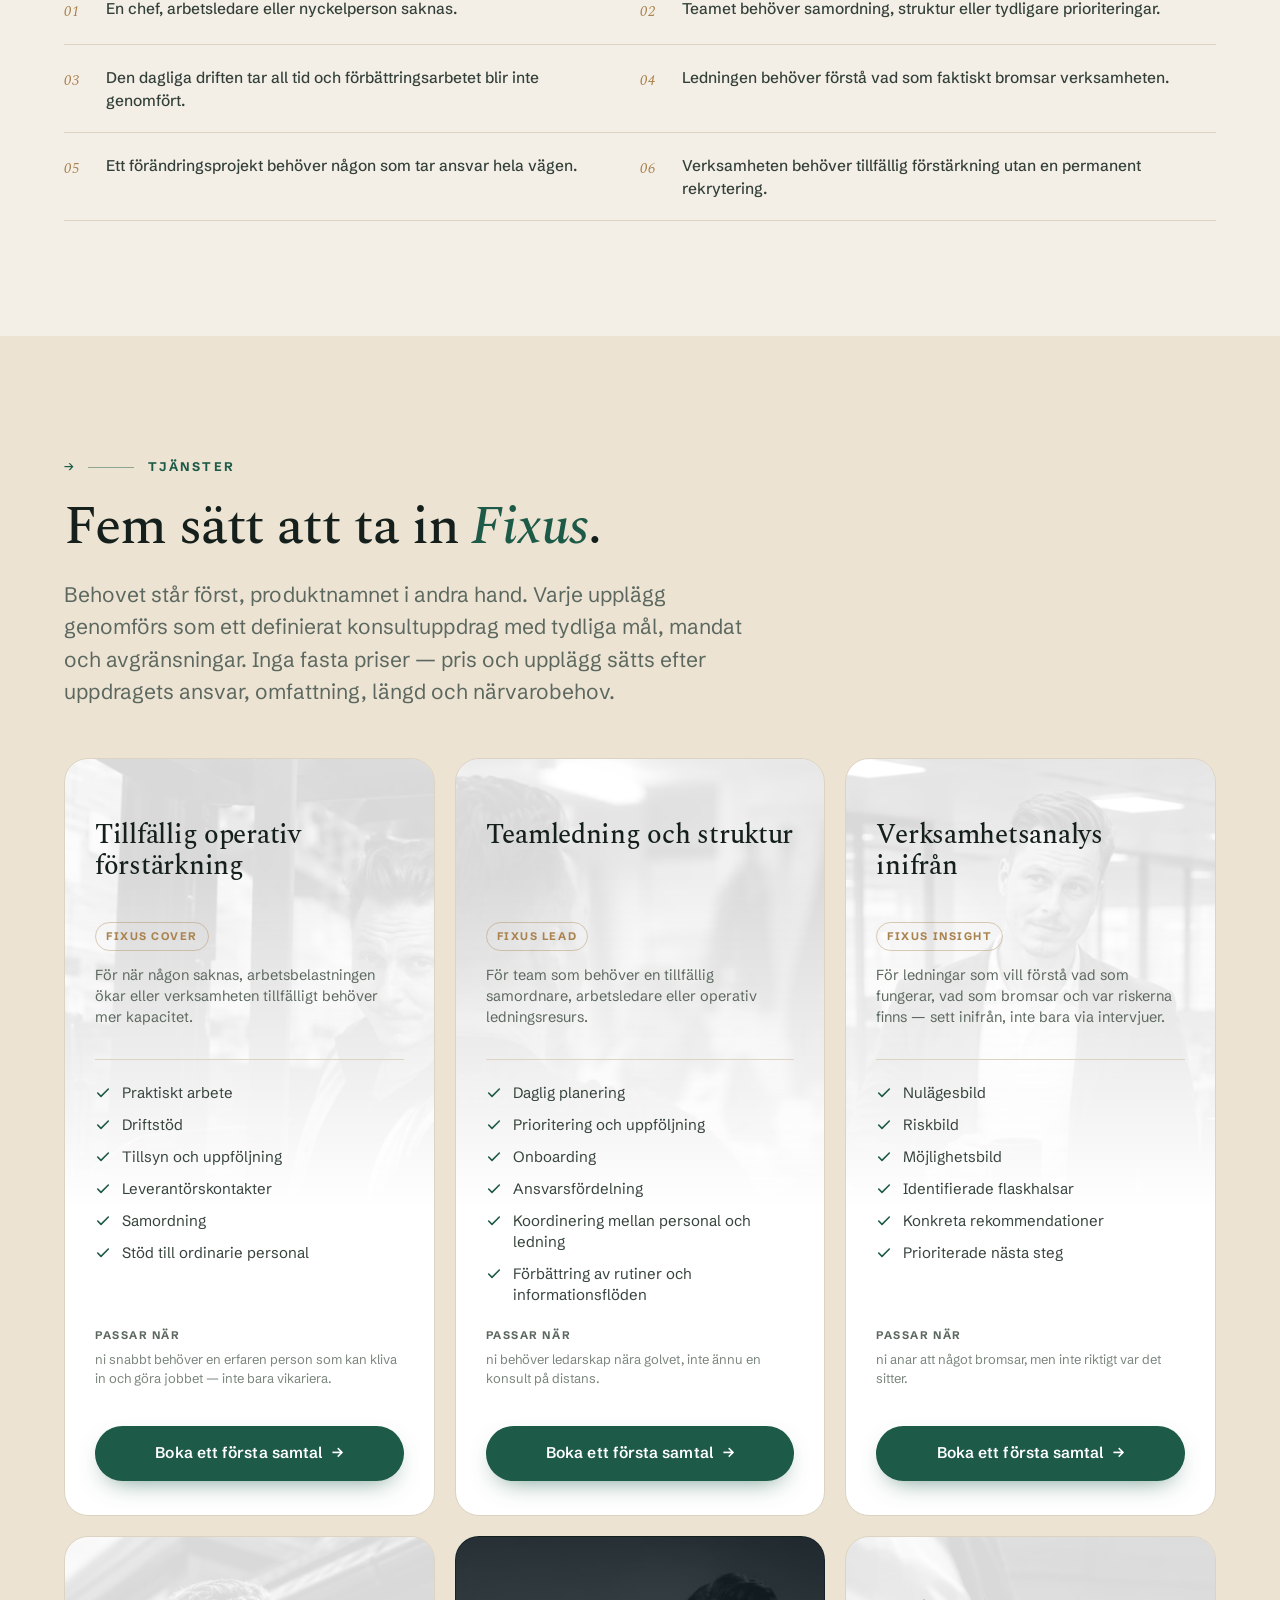
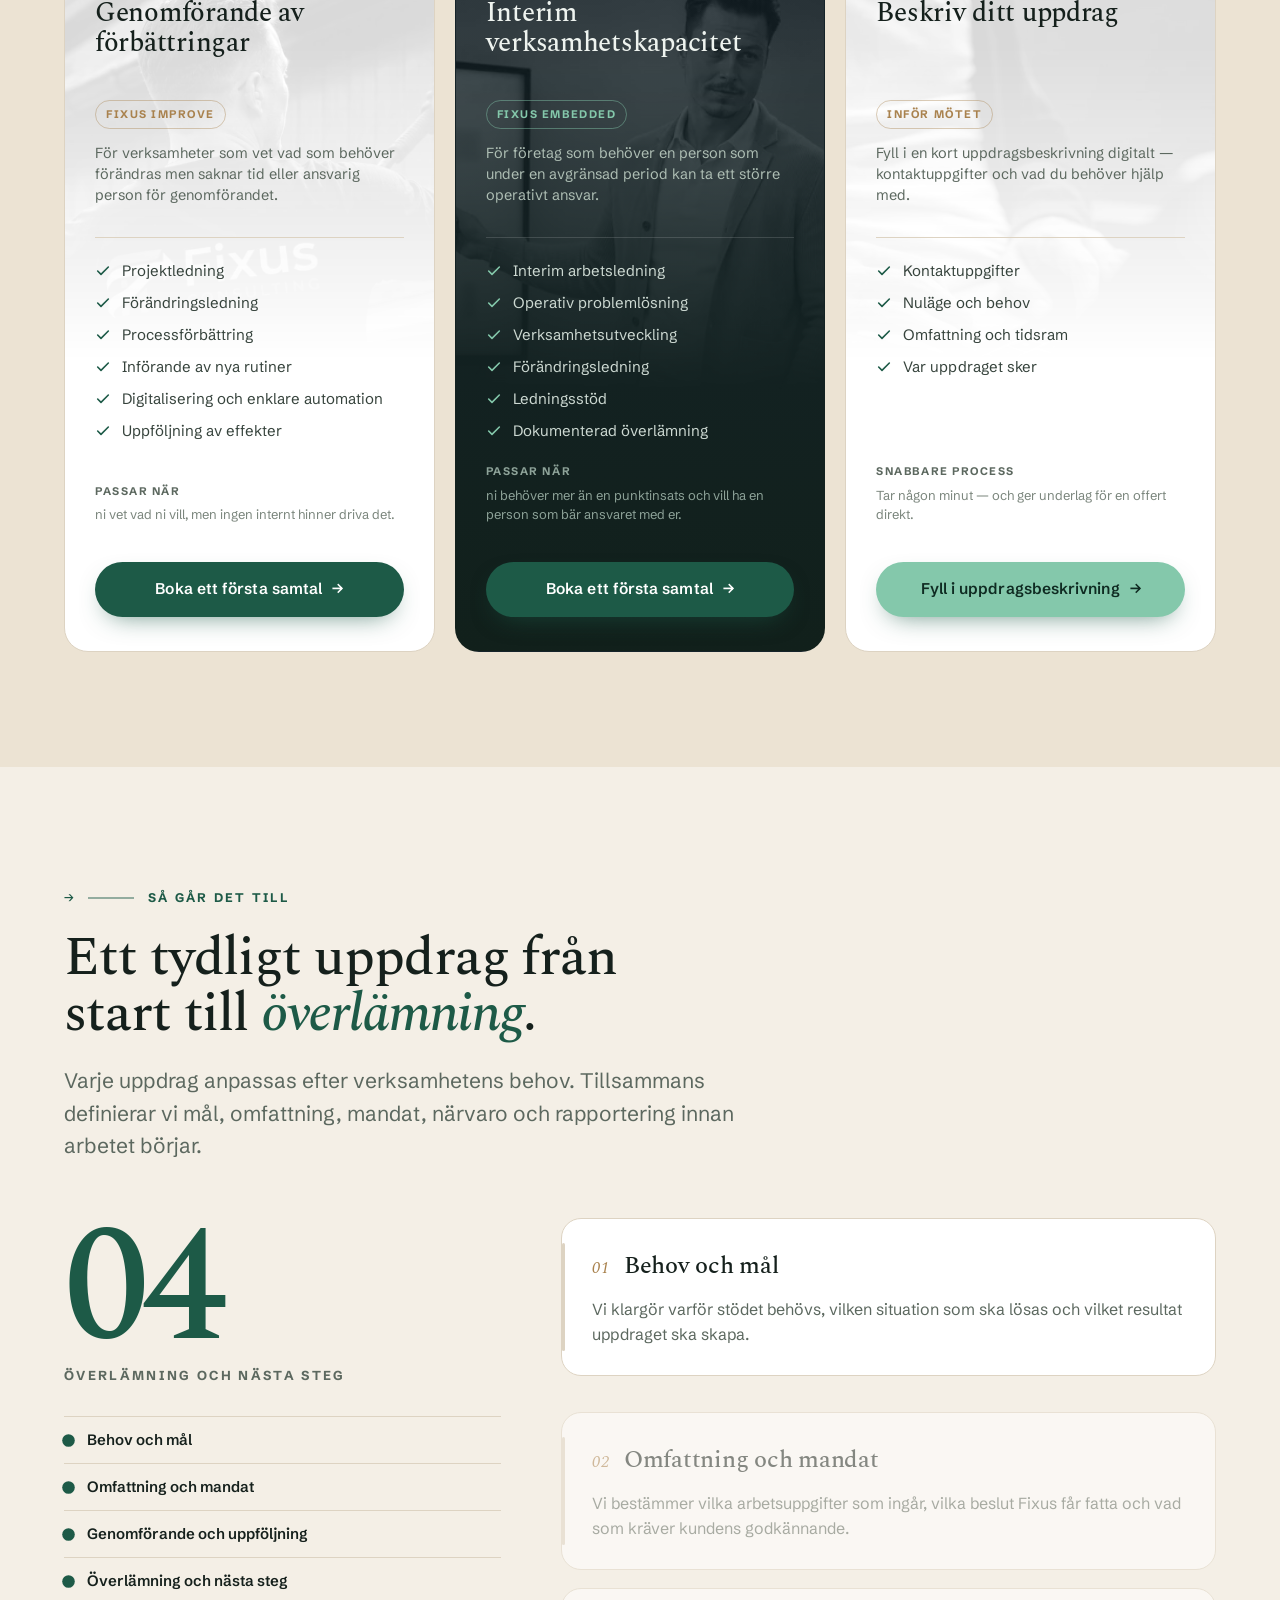
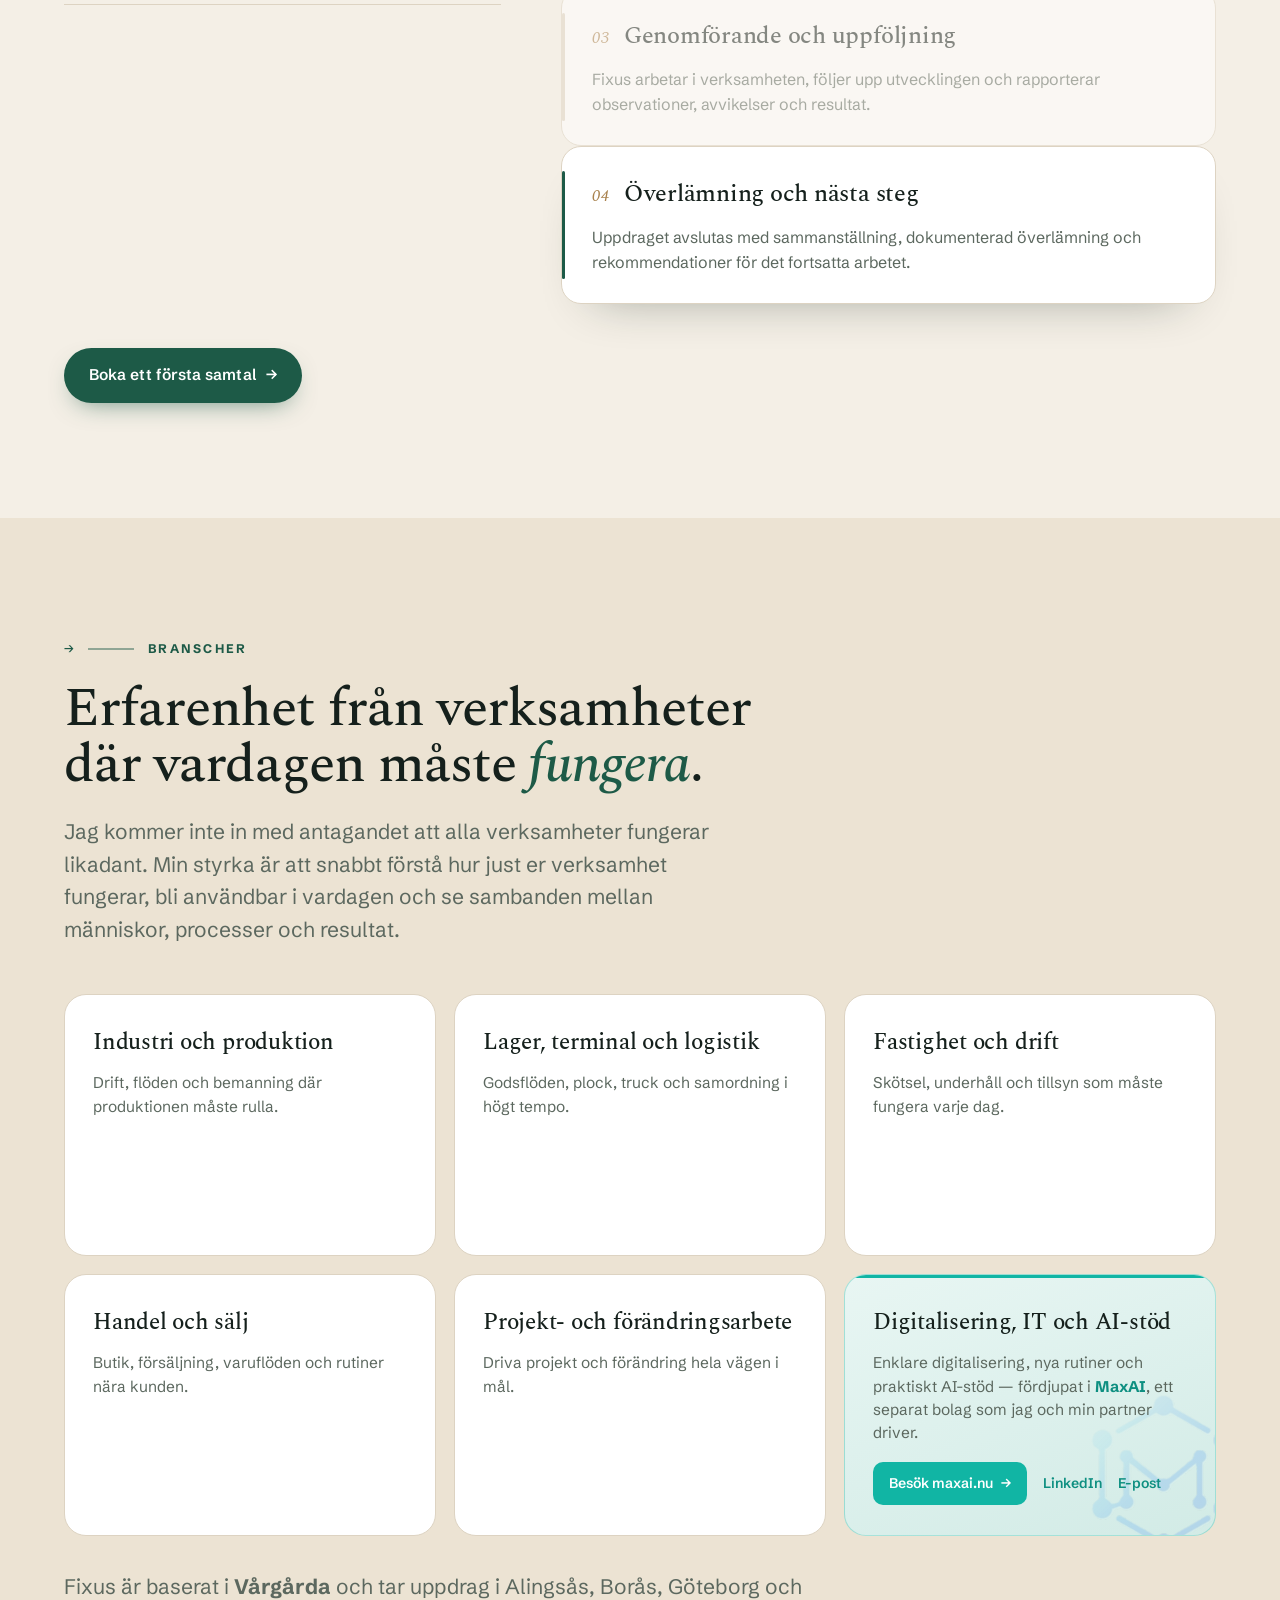
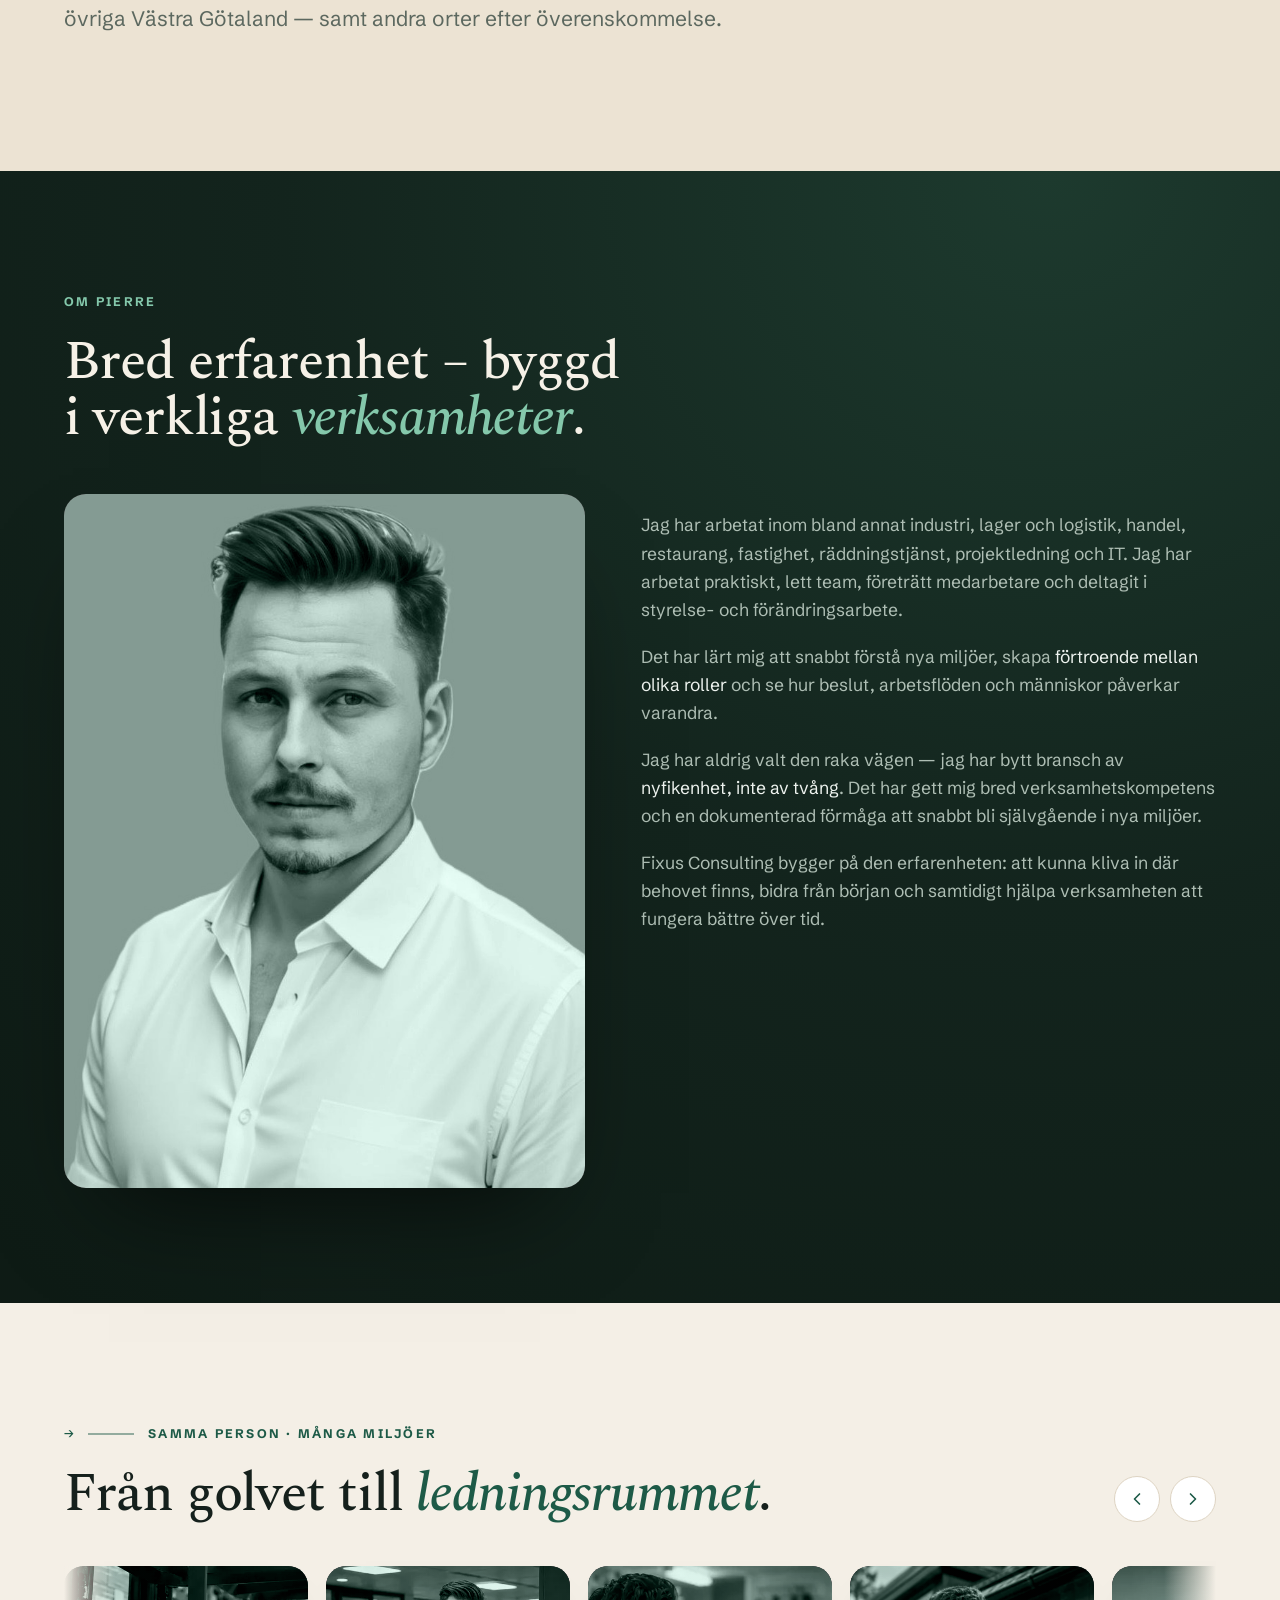
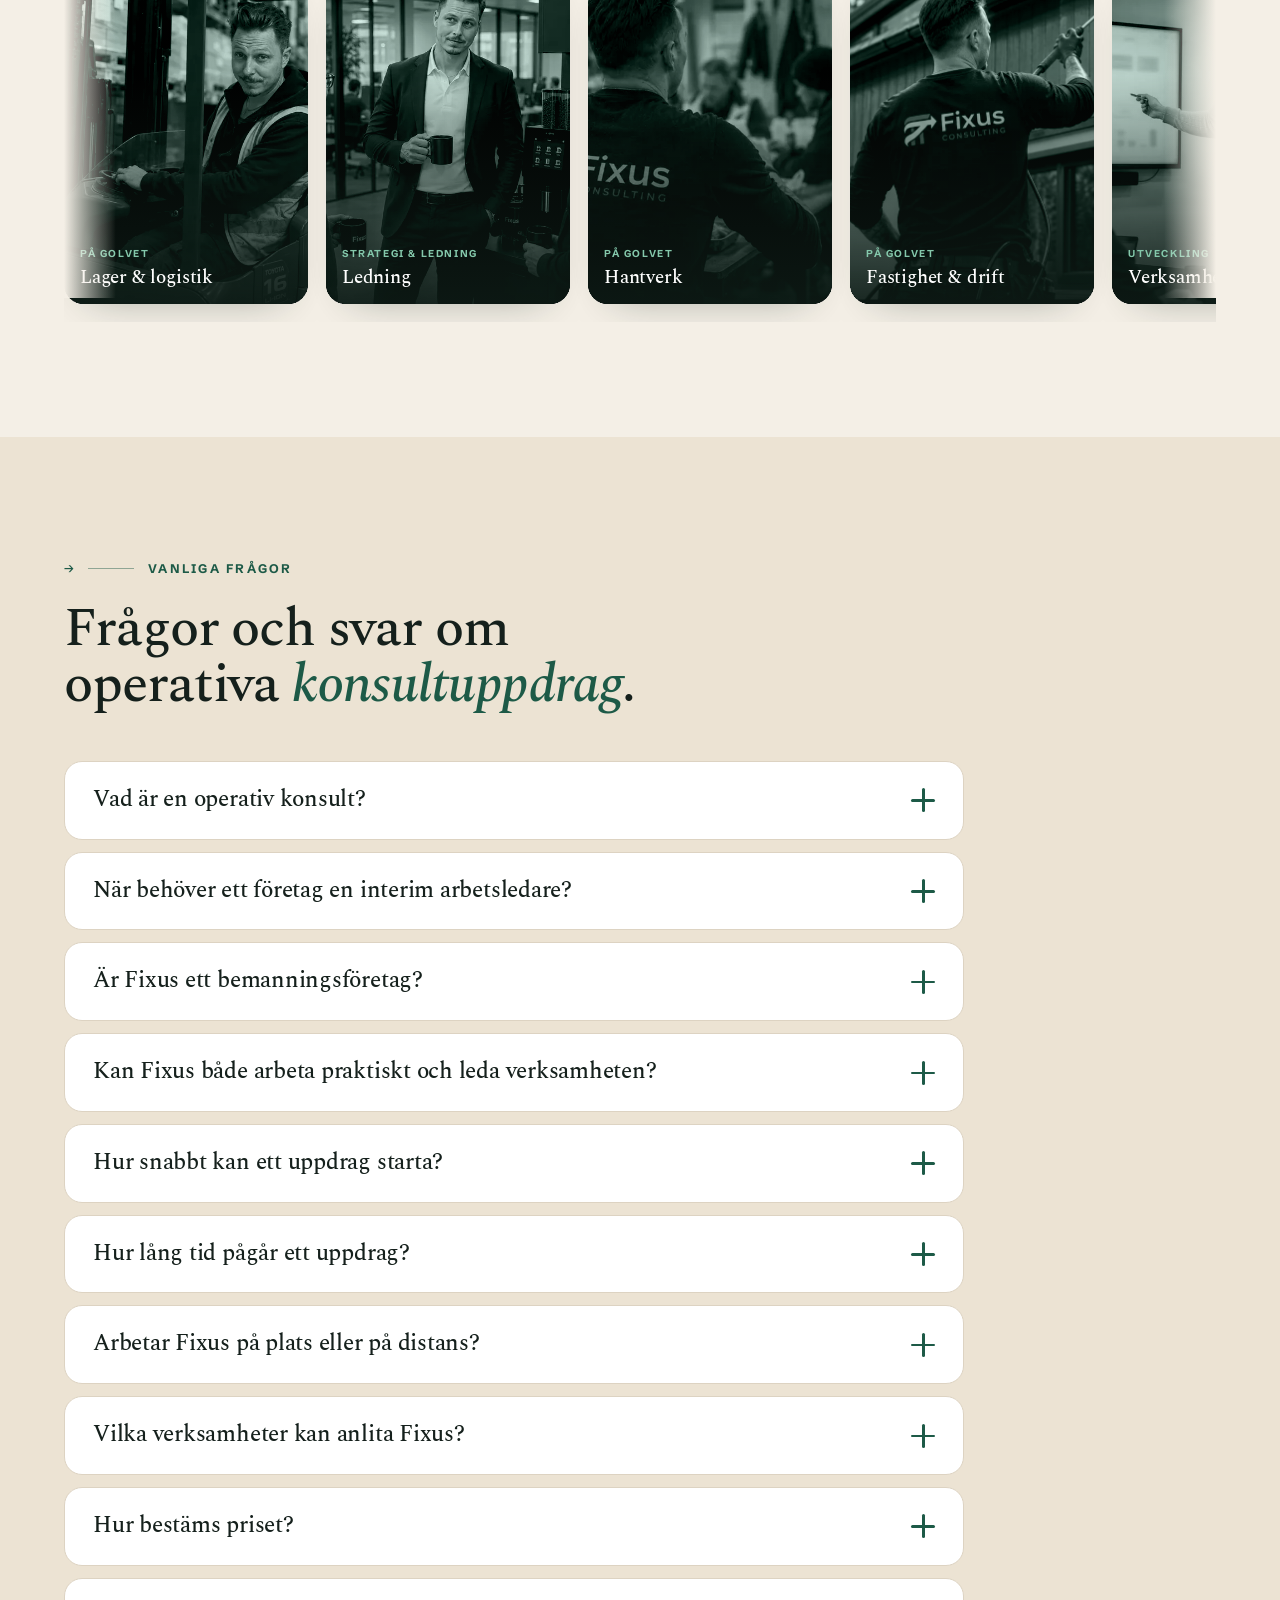
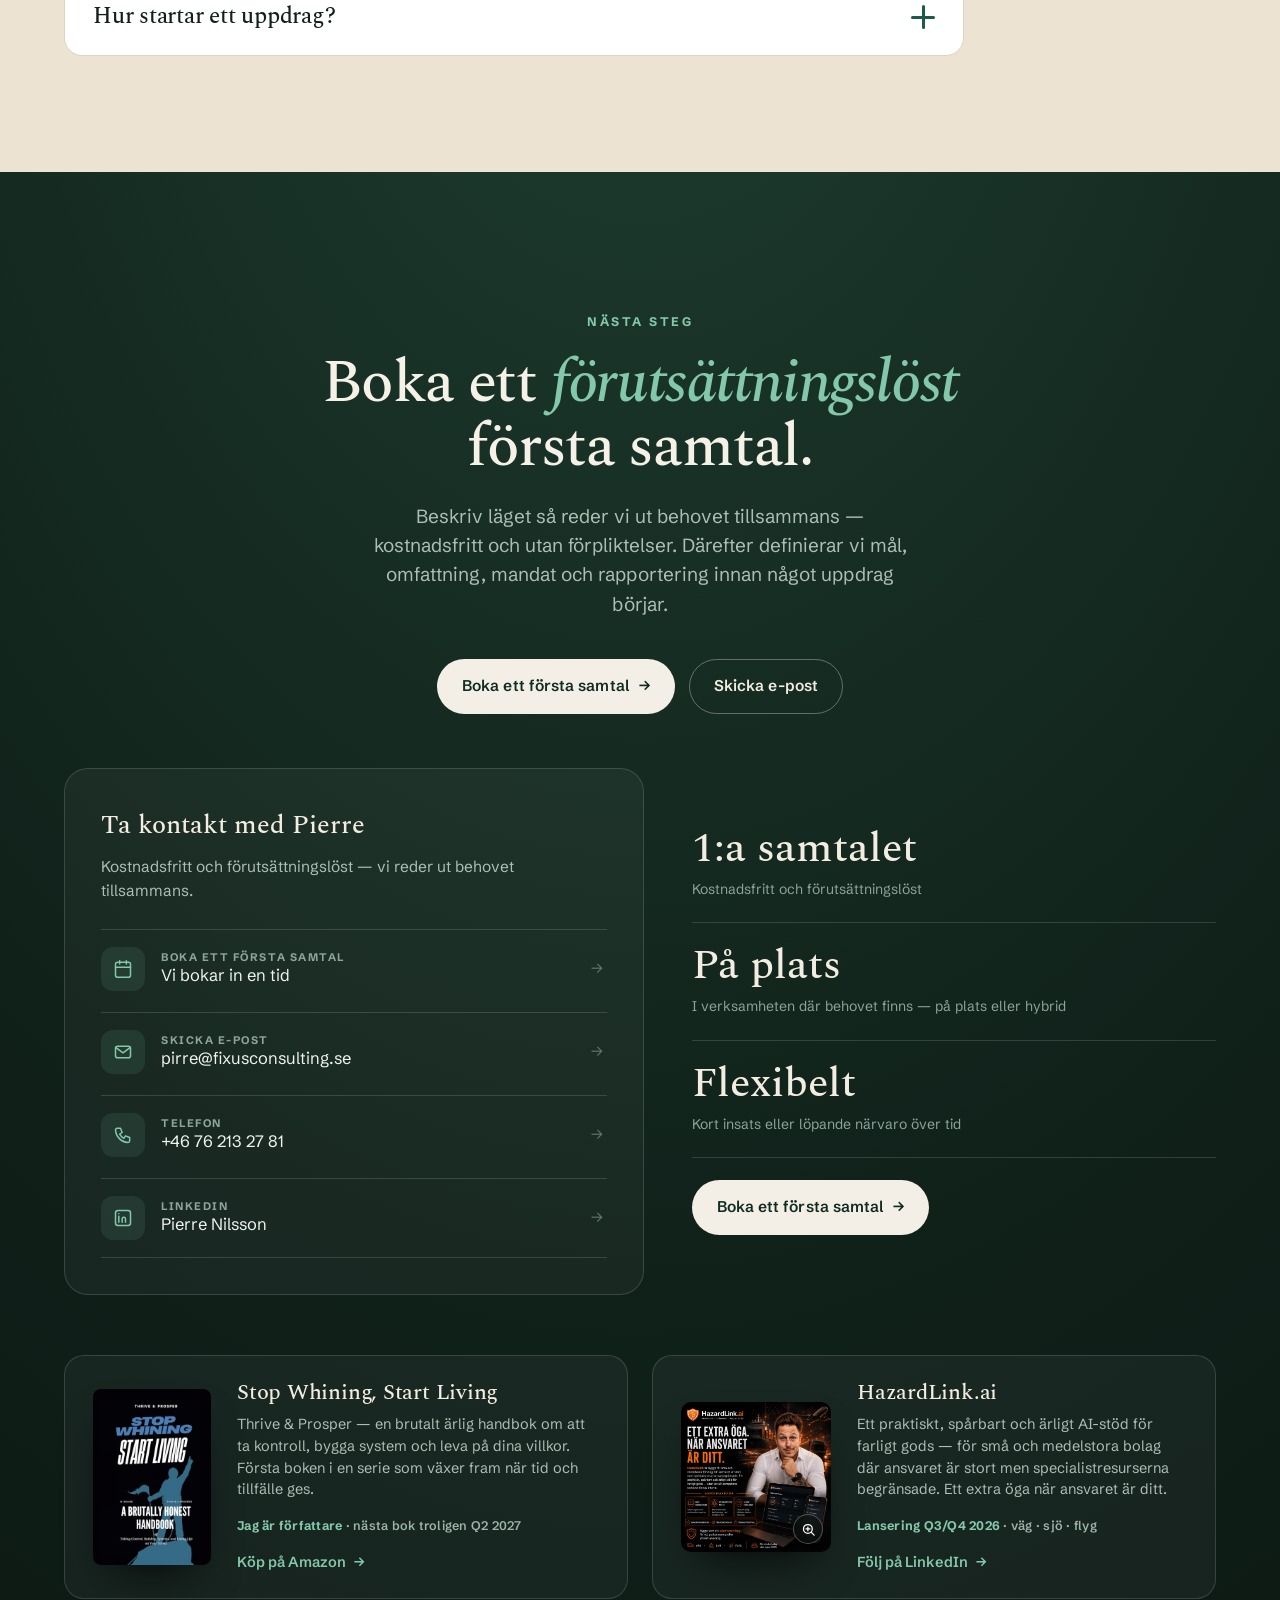
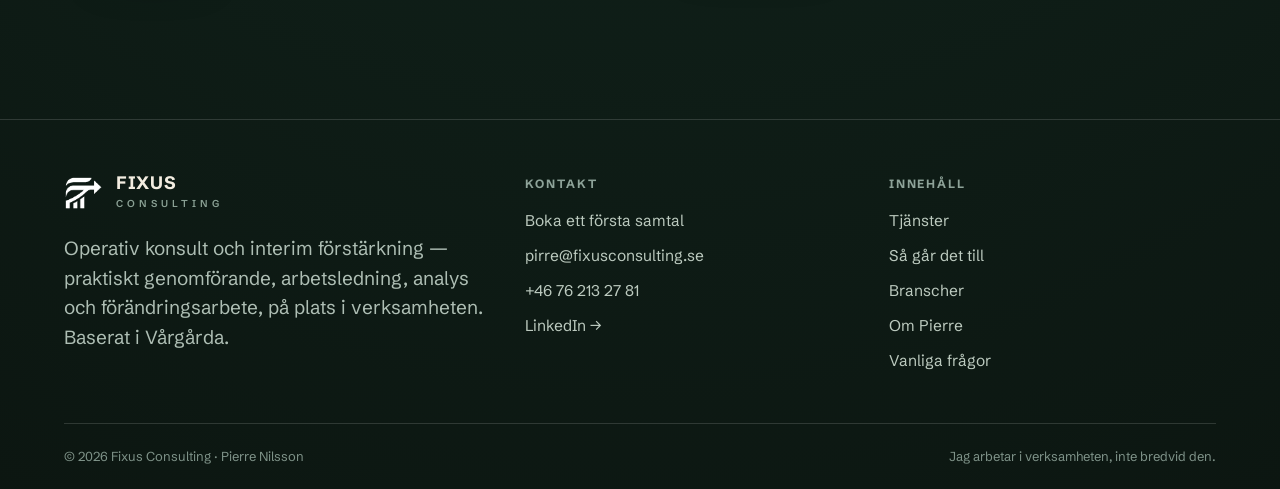
==== commit b911089f: "Book author copy; Embedded dark-green button; step number; drop creds - Book card: fuller copy + a m" ====
--- a/index.html
+++ b/index.html
@@ -281,7 +281,7 @@
             <li><svg width="16" height="16" viewBox="0 0 24 24" fill="none" stroke="currentColor" stroke-width="2.4" stroke-linecap="round" stroke-linejoin="round"><path d="M20 6L9 17l-5-5"/></svg>Dokumenterad överlämning</li>
           </ul>
           <p class="pfit"><b>Passar när</b>ni behöver mer än en punktinsats och vill ha en person som bär ansvaret med er.</p>
-          <a class="btn btn-solid" href="https://calendar.google.com/calendar/u/0/appointments/schedules/REPLACE_WITH_YOUR_BOOKING_LINK" target="_blank" rel="noopener" style="background:var(--mint);color:var(--green-d)">Boka ett första samtal <span class="ar">→</span></a>
+          <a class="btn btn-solid" href="https://calendar.google.com/calendar/u/0/appointments/schedules/REPLACE_WITH_YOUR_BOOKING_LINK" target="_blank" rel="noopener">Boka ett första samtal <span class="ar">→</span></a>
         </div>
 
         <div class="pkg">
@@ -315,7 +315,7 @@
       </div>
       <div class="process-wrap">
         <div class="process-aside reveal">
-          <div class="pa-num"><span class="nval">01</span><span class="slash">/04</span></div>
+          <div class="pa-num"><span class="nval">01</span></div>
           <div class="pa-label">Behov och mål</div>
           <div class="pa-track">
             <div class="tk"><span class="tkdot"></span>Behov och mål</div>
@@ -392,12 +392,6 @@
           <p>Jag har aldrig valt den raka vägen — jag har bytt bransch av <span class="hl">nyfikenhet, inte av tvång</span>. Det har gett mig bred verksamhetskompetens och en dokumenterad förmåga att snabbt bli självgående i nya miljöer.</p>
           <p>Fixus Consulting bygger på den erfarenheten: att kunna kliva in där behovet finns, bidra från början och samtidigt hjälpa verksamheten att fungera bättre över tid.</p>
         </div>
-      </div>
-      <div class="creds reveal">
-        <div class="cred-row"><span class="cred-k">På golvet</span><div class="cred-tags"><span>Industri</span><span>Logistik</span><span>Handel</span><span>Restaurang</span><span>Fastighet &amp; drift</span><span>Räddningstjänst</span></div></div>
-        <div class="cred-row"><span class="cred-k">Leda &amp; företräda</span><div class="cred-tags"><span>Teamledning</span><span>Fackligt ombud</span><span>Huvudskyddsombud</span><span>Styrelser</span><span>Agil coach</span></div></div>
-        <div class="cred-row"><span class="cred-k">Byggt &amp; grundat</span><div class="cred-tags"><span>Hazardlink</span><span>Golvprojekt</span><span>Den här sajten</span></div></div>
-        <div class="cred-row"><span class="cred-k">Utbildning</span><div class="cred-tags"><span>Arbetsmiljö</span><span>Organisationsutveckling</span><span>Ledarskap</span><span>Förändringsledning</span><span>Projektledning</span><span>IT</span><span>Deltidsbrandman (MSB GRIB)</span></div></div>
       </div>
     </div>
   </section>
@@ -534,7 +528,8 @@
         <img class="book-cover" src="assets/thrive-and-prosper.jpg" width="320" height="480" alt="Bokomslag: Stop Whining, Start Living (Thrive &amp; Prosper)" loading="lazy" decoding="async" />
         <span class="book-info">
           <span class="book-title">Stop Whining, Start Living</span>
-          <span class="book-desc">Thrive &amp; Prosper — en brutalt ärlig handbok om att ta kontroll, bygga system och leva på dina villkor.</span>
+          <span class="book-desc">Thrive &amp; Prosper — en brutalt ärlig handbok om att ta kontroll, bygga system och leva på dina villkor. Första boken i en serie som växer fram när tid och tillfälle ges.</span>
+          <span class="venture-meta"><b>Jag är författare</b> · nästa bok troligen Q2 2027</span>
           <span class="book-cta">Köp på Amazon <span class="ar">→</span></span>
         </span>
       </a>
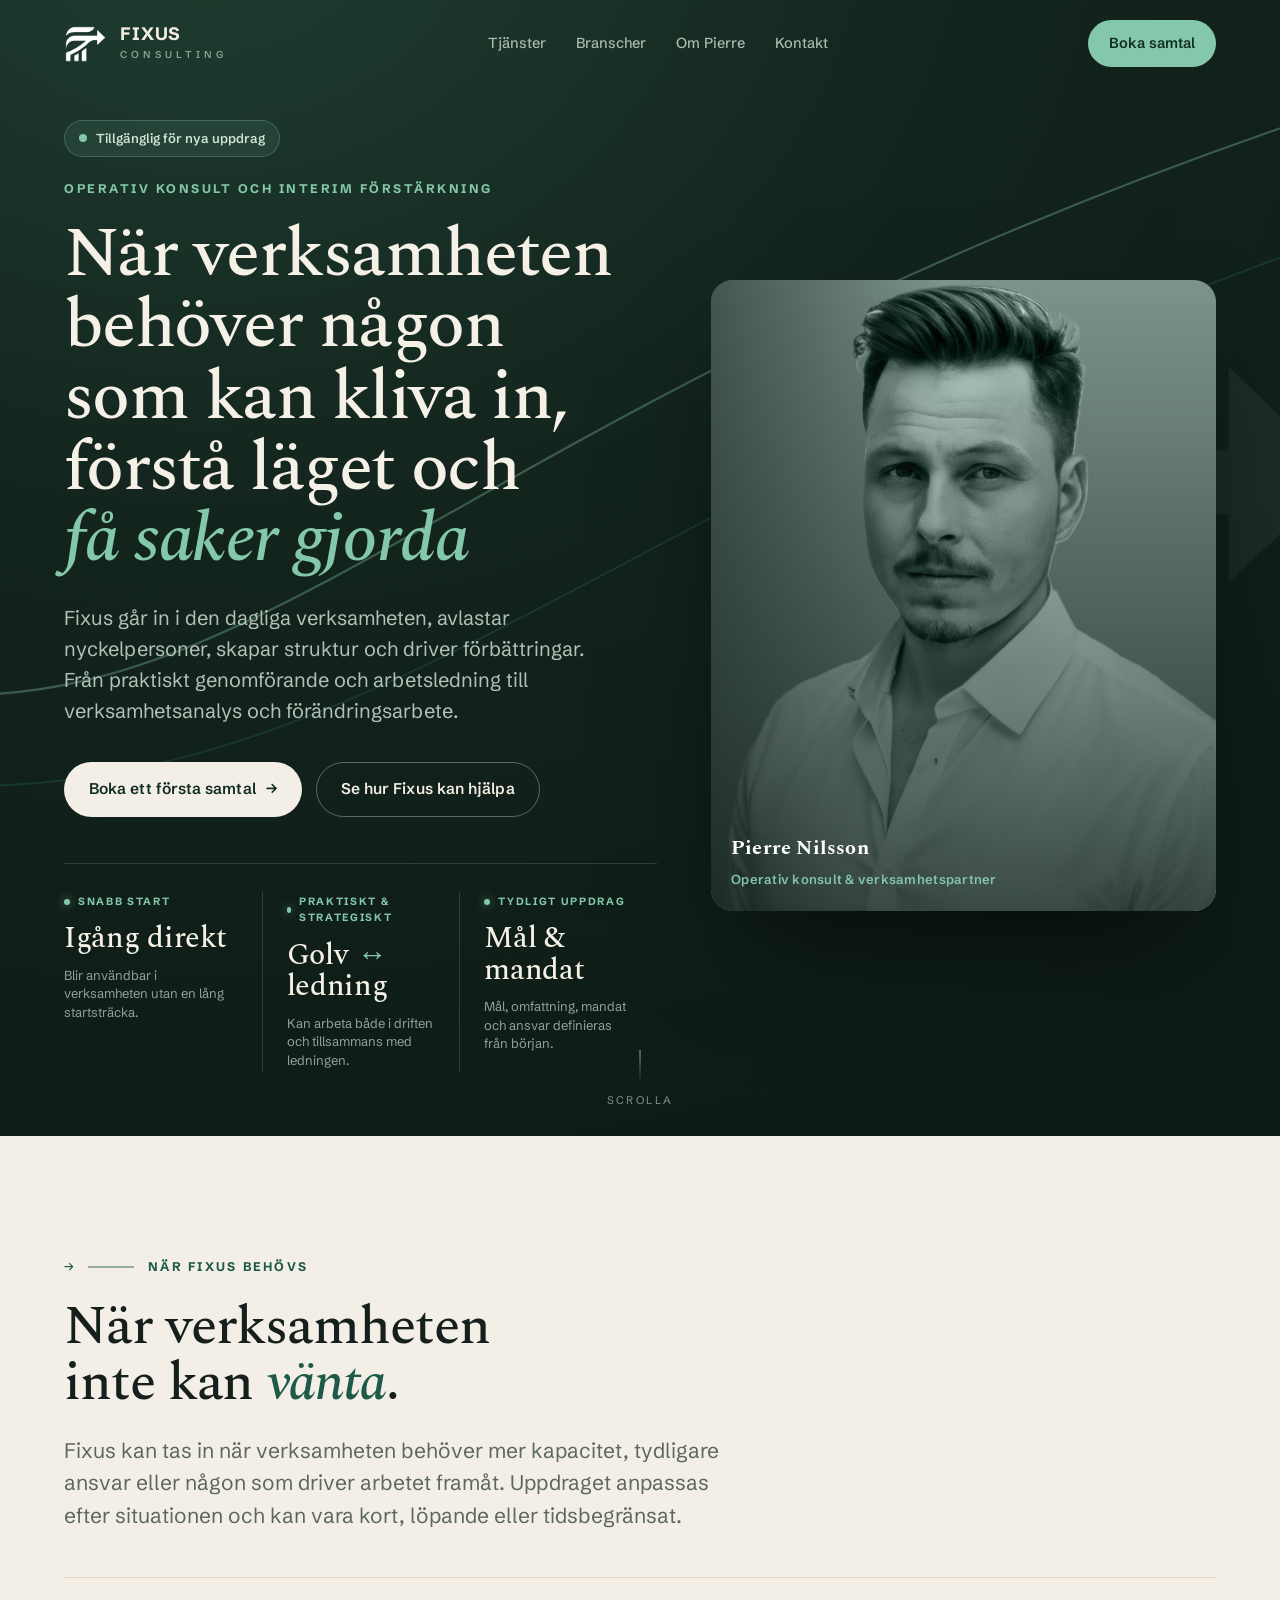
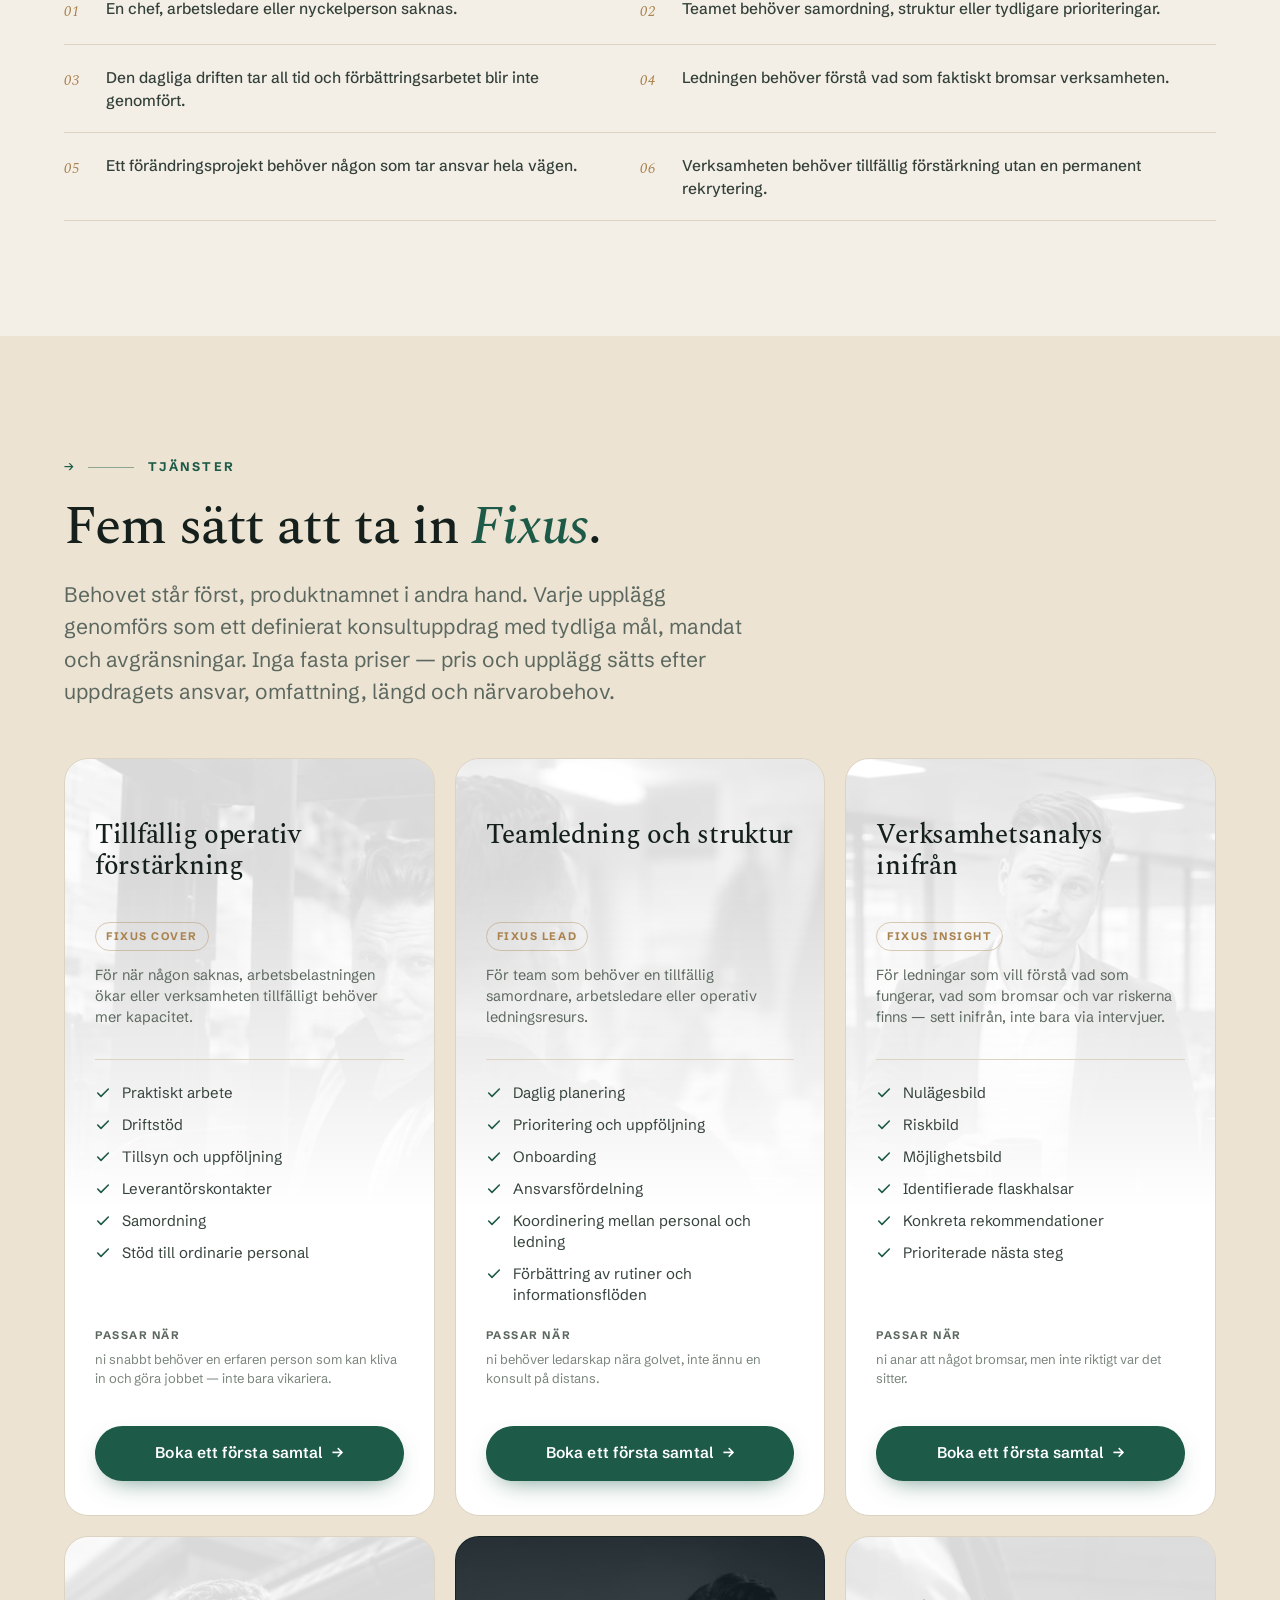
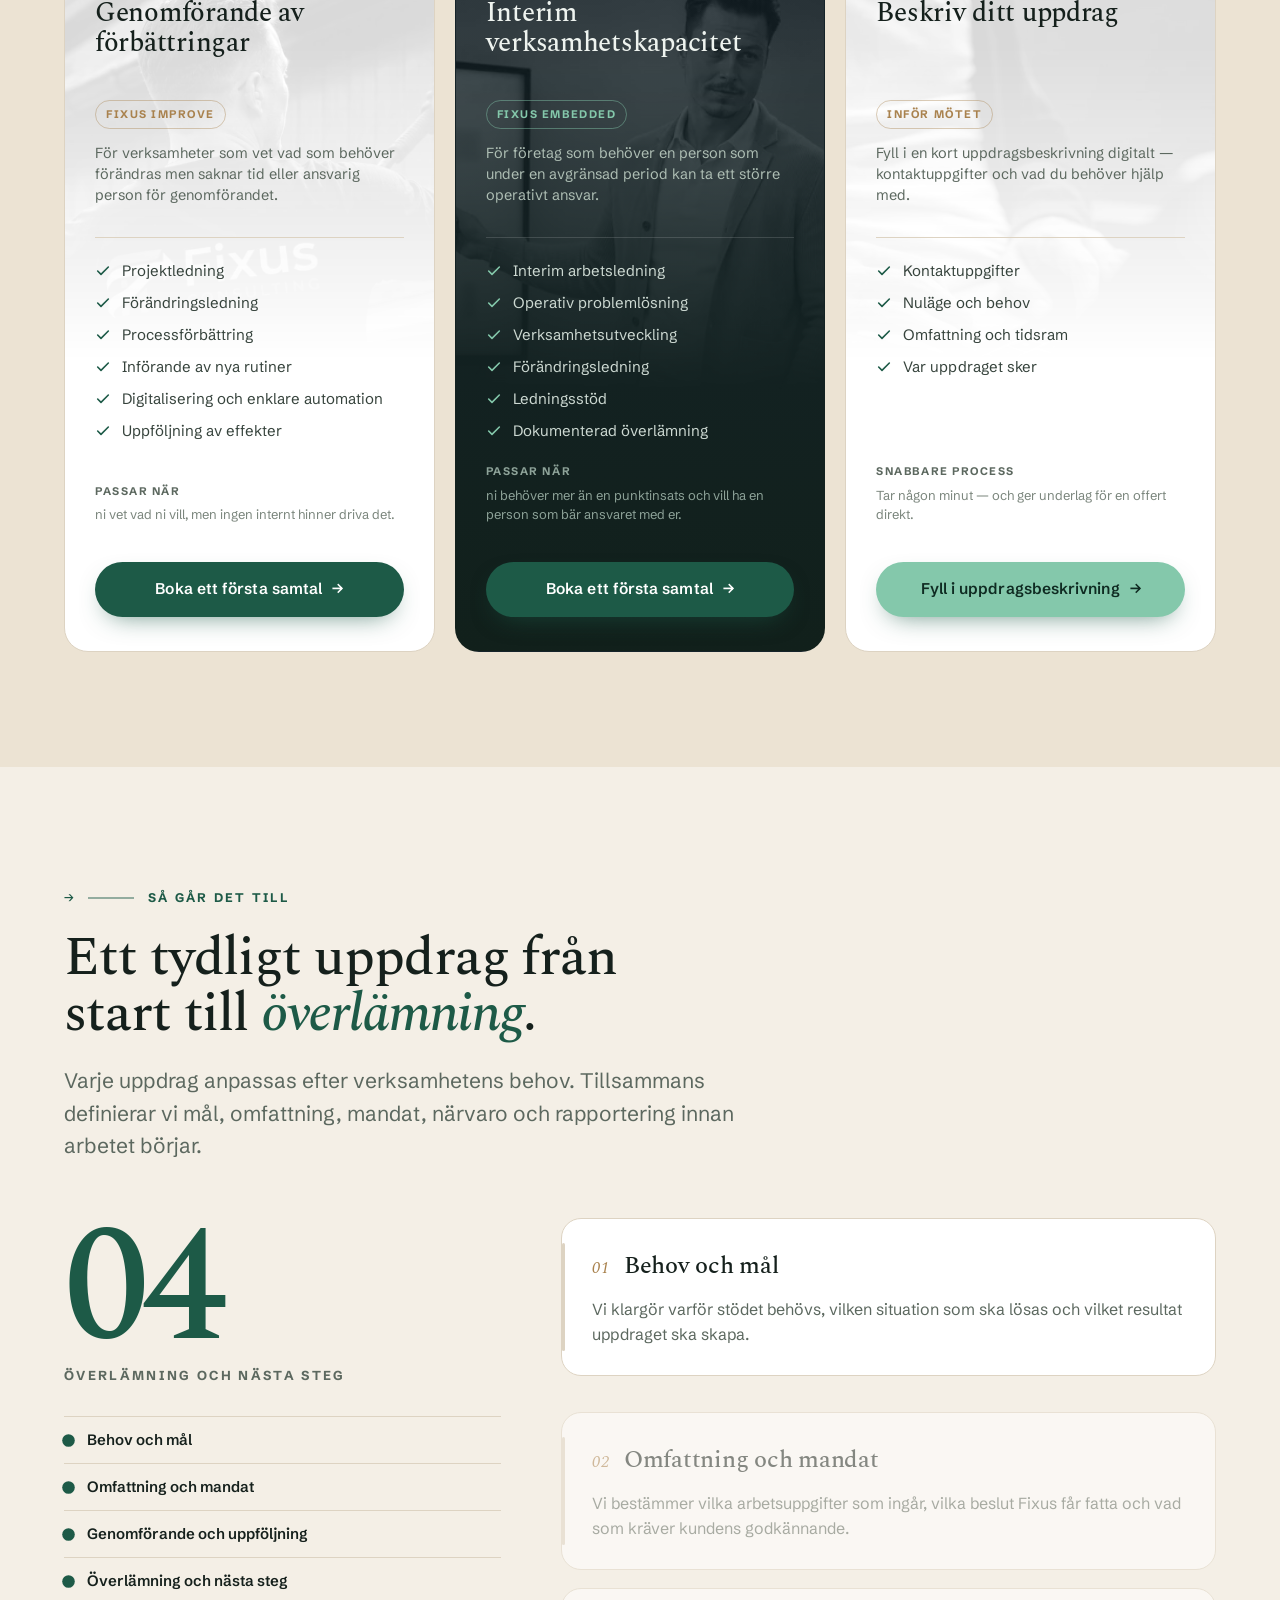
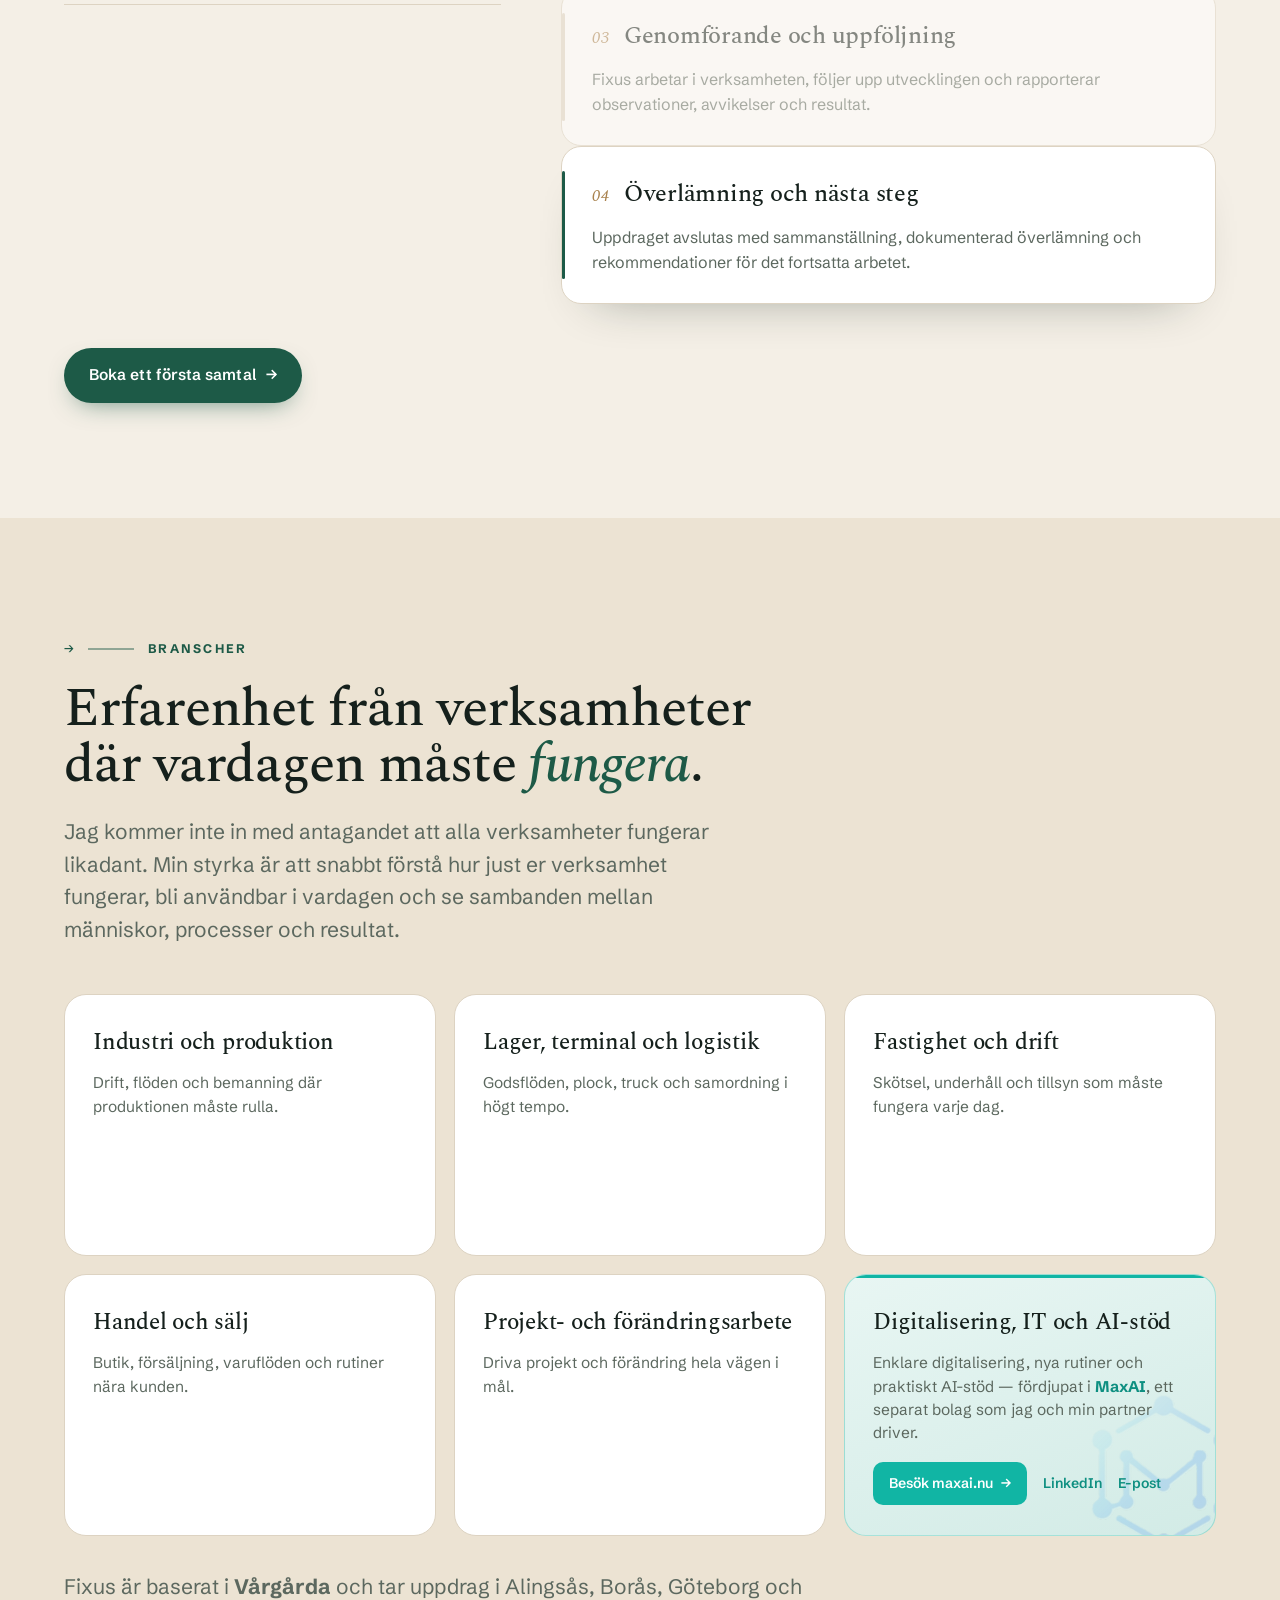
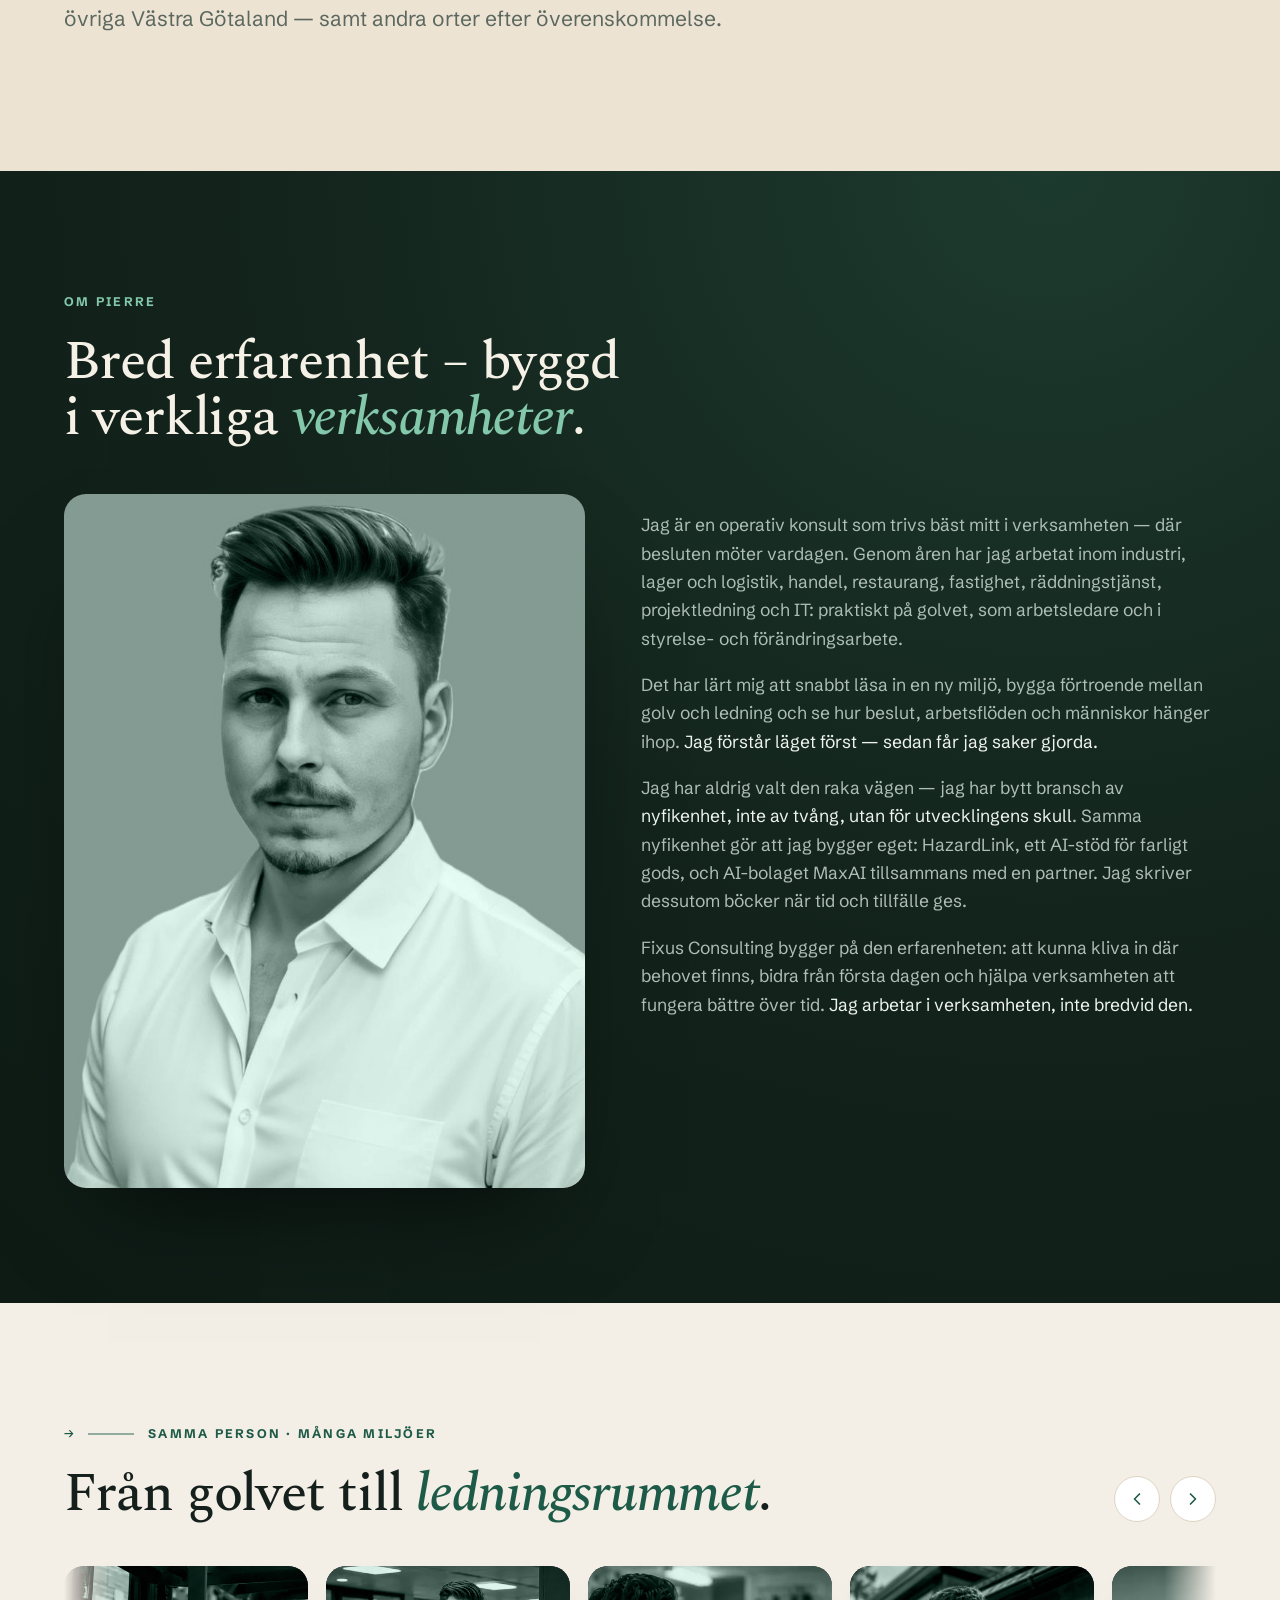
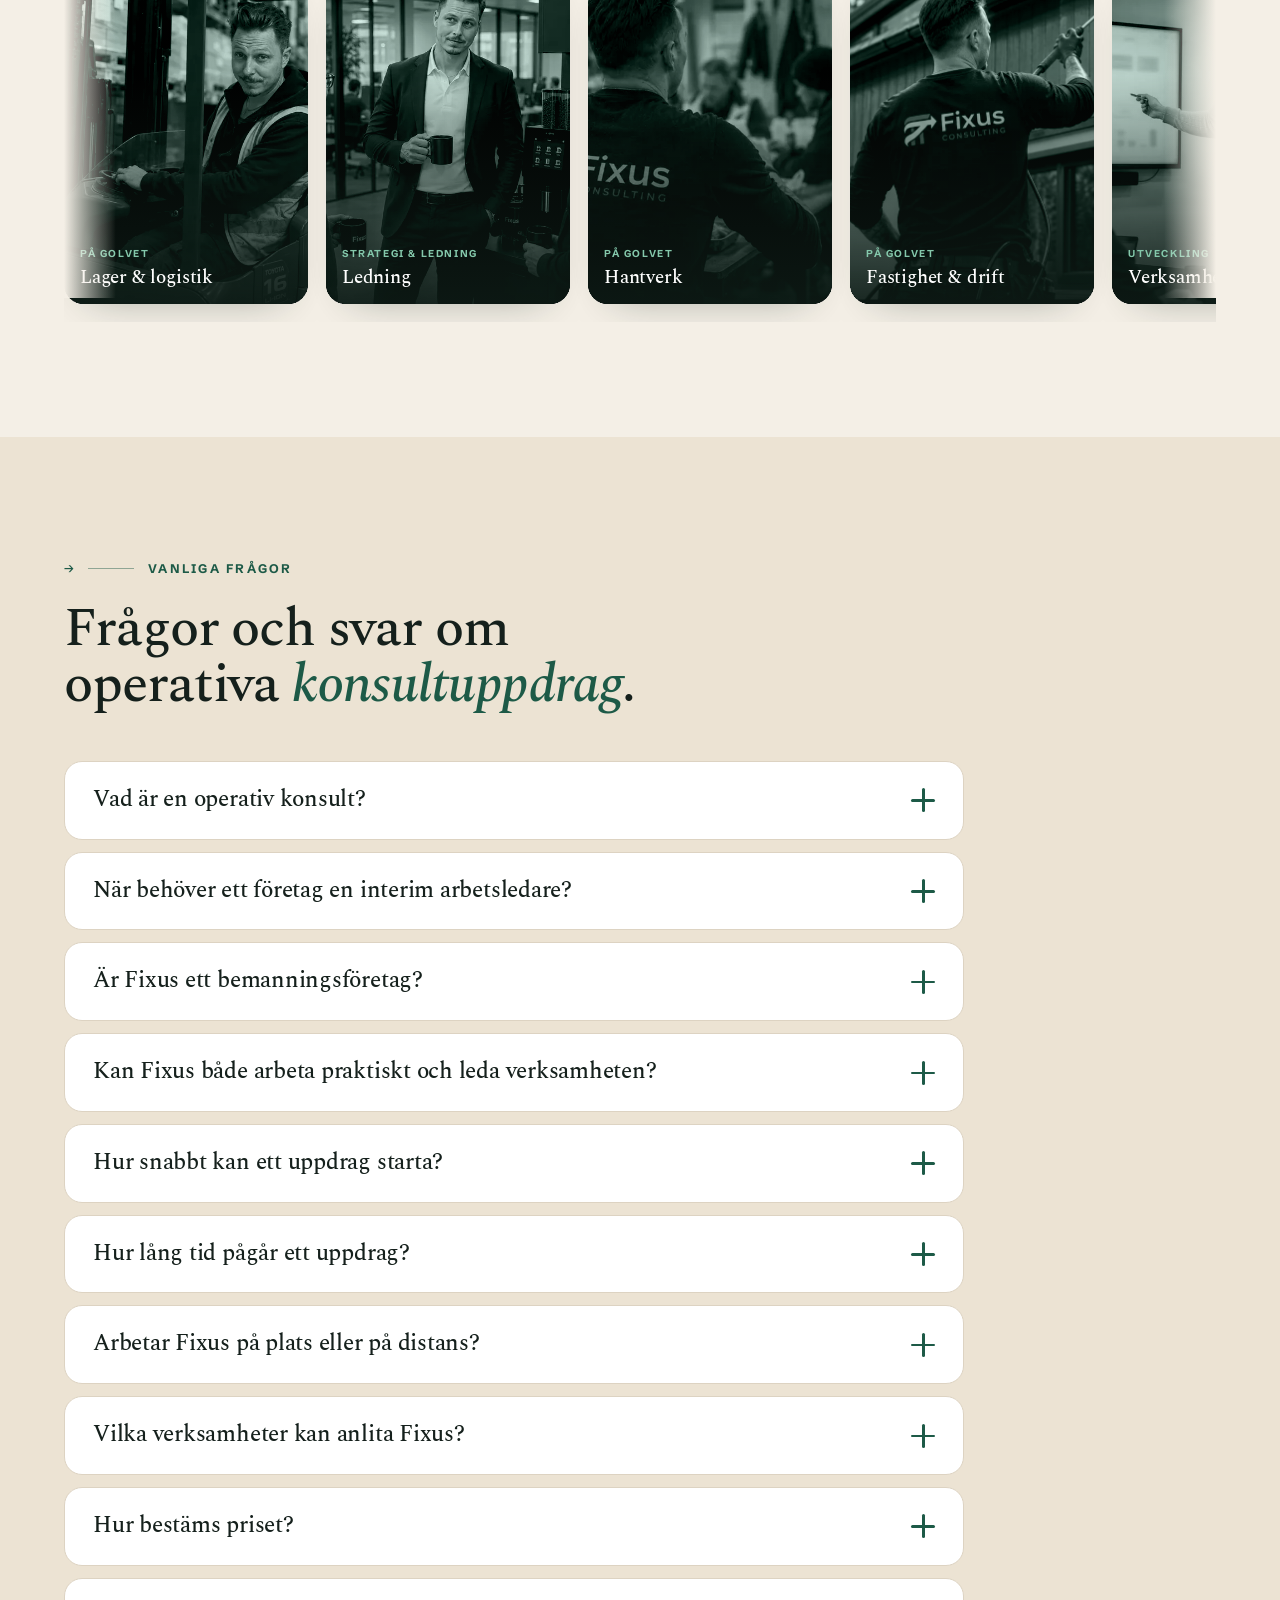
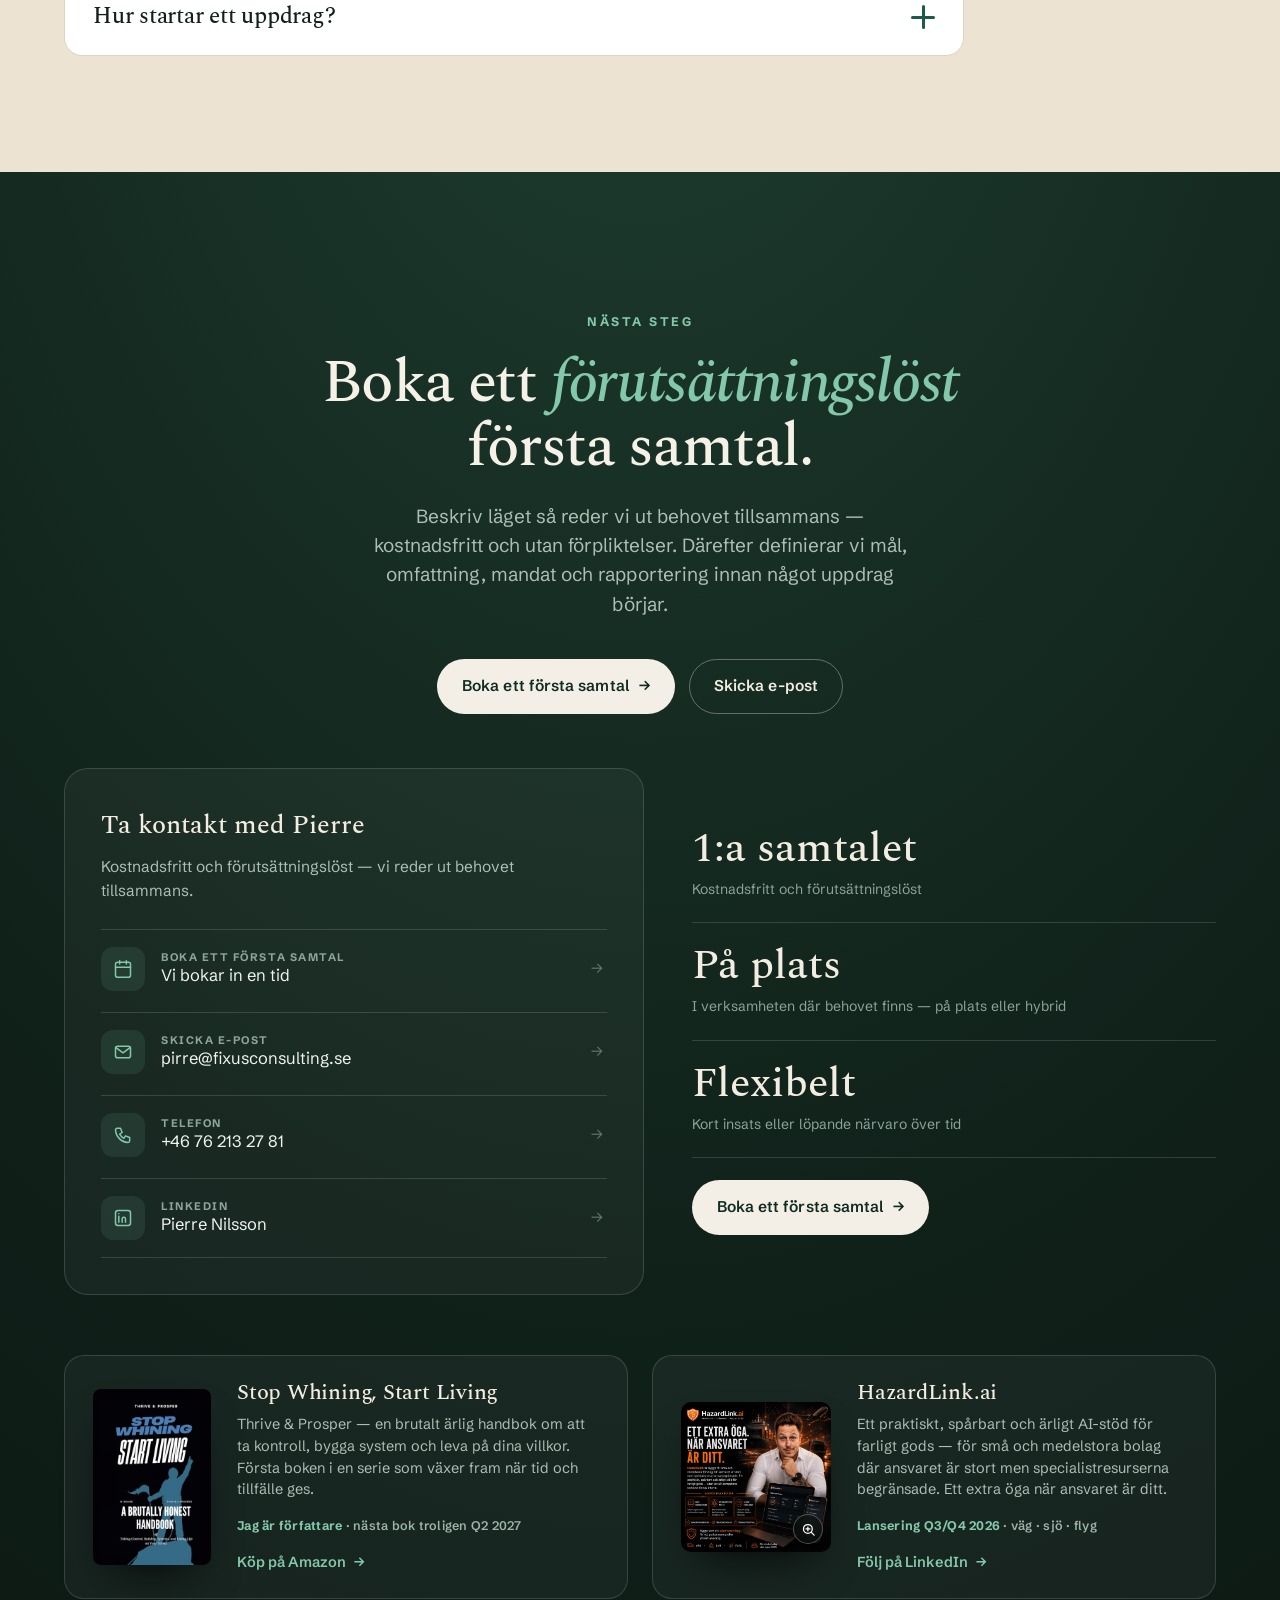
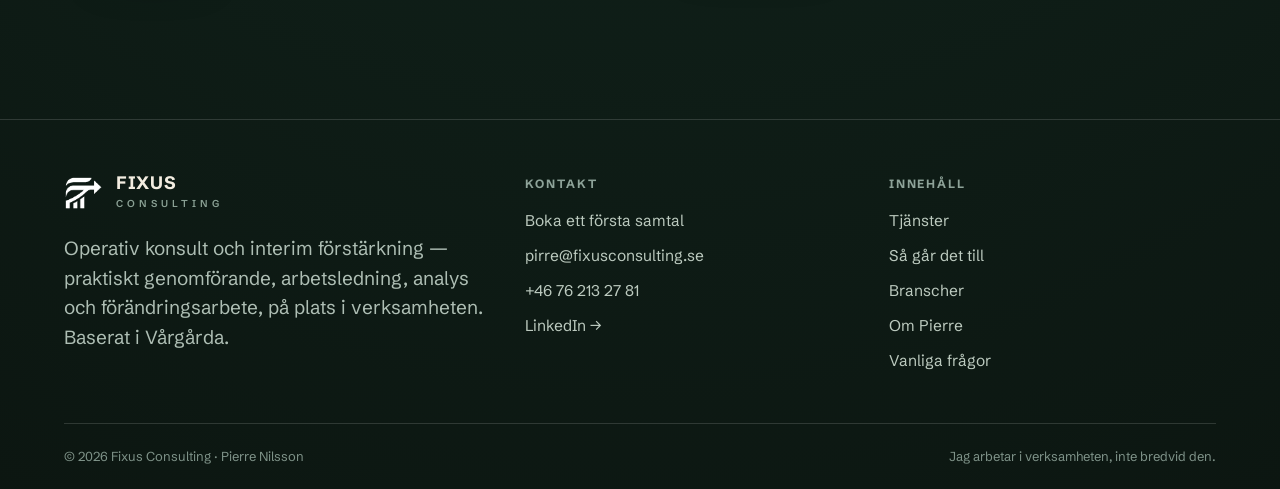
==== commit baf7df61: "Om Pierre: rewrite bio to match the repositioned site Open with the operativ-konsult identity, echo " ====
--- a/index.html
+++ b/index.html
@@ -387,10 +387,10 @@
           <img src="assets/pierre.jpg" width="800" height="960" loading="lazy" decoding="async" alt="Pierre Nilsson, grundare av Fixus Consulting" />
         </div>
         <div class="role-body reveal d2">
-          <p>Jag har arbetat inom bland annat industri, lager och logistik, handel, restaurang, fastighet, räddningstjänst, projektledning och IT. Jag har arbetat praktiskt, lett team, företrätt medarbetare och deltagit i styrelse- och förändringsarbete.</p>
-          <p>Det har lärt mig att snabbt förstå nya miljöer, skapa <span class="hl">förtroende mellan olika roller</span> och se hur beslut, arbetsflöden och människor påverkar varandra.</p>
-          <p>Jag har aldrig valt den raka vägen — jag har bytt bransch av <span class="hl">nyfikenhet, inte av tvång</span>. Det har gett mig bred verksamhetskompetens och en dokumenterad förmåga att snabbt bli självgående i nya miljöer.</p>
-          <p>Fixus Consulting bygger på den erfarenheten: att kunna kliva in där behovet finns, bidra från början och samtidigt hjälpa verksamheten att fungera bättre över tid.</p>
+          <p>Jag är en operativ konsult som trivs bäst mitt i verksamheten — där besluten möter vardagen. Genom åren har jag arbetat inom industri, lager och logistik, handel, restaurang, fastighet, räddningstjänst, projektledning och IT: praktiskt på golvet, som arbetsledare och i styrelse- och förändringsarbete.</p>
+          <p>Det har lärt mig att snabbt läsa in en ny miljö, bygga förtroende mellan golv och ledning och se hur beslut, arbetsflöden och människor hänger ihop. <span class="hl">Jag förstår läget först — sedan får jag saker gjorda.</span></p>
+          <p>Jag har aldrig valt den raka vägen — jag har bytt bransch av <span class="hl">nyfikenhet, inte av tvång, utan för utvecklingens skull</span>. Samma nyfikenhet gör att jag bygger eget: HazardLink, ett AI-stöd för farligt gods, och AI-bolaget MaxAI tillsammans med en partner. Jag skriver dessutom böcker när tid och tillfälle ges.</p>
+          <p>Fixus Consulting bygger på den erfarenheten: att kunna kliva in där behovet finns, bidra från första dagen och hjälpa verksamheten att fungera bättre över tid. <span class="hl">Jag arbetar i verksamheten, inte bredvid den.</span></p>
         </div>
       </div>
     </div>
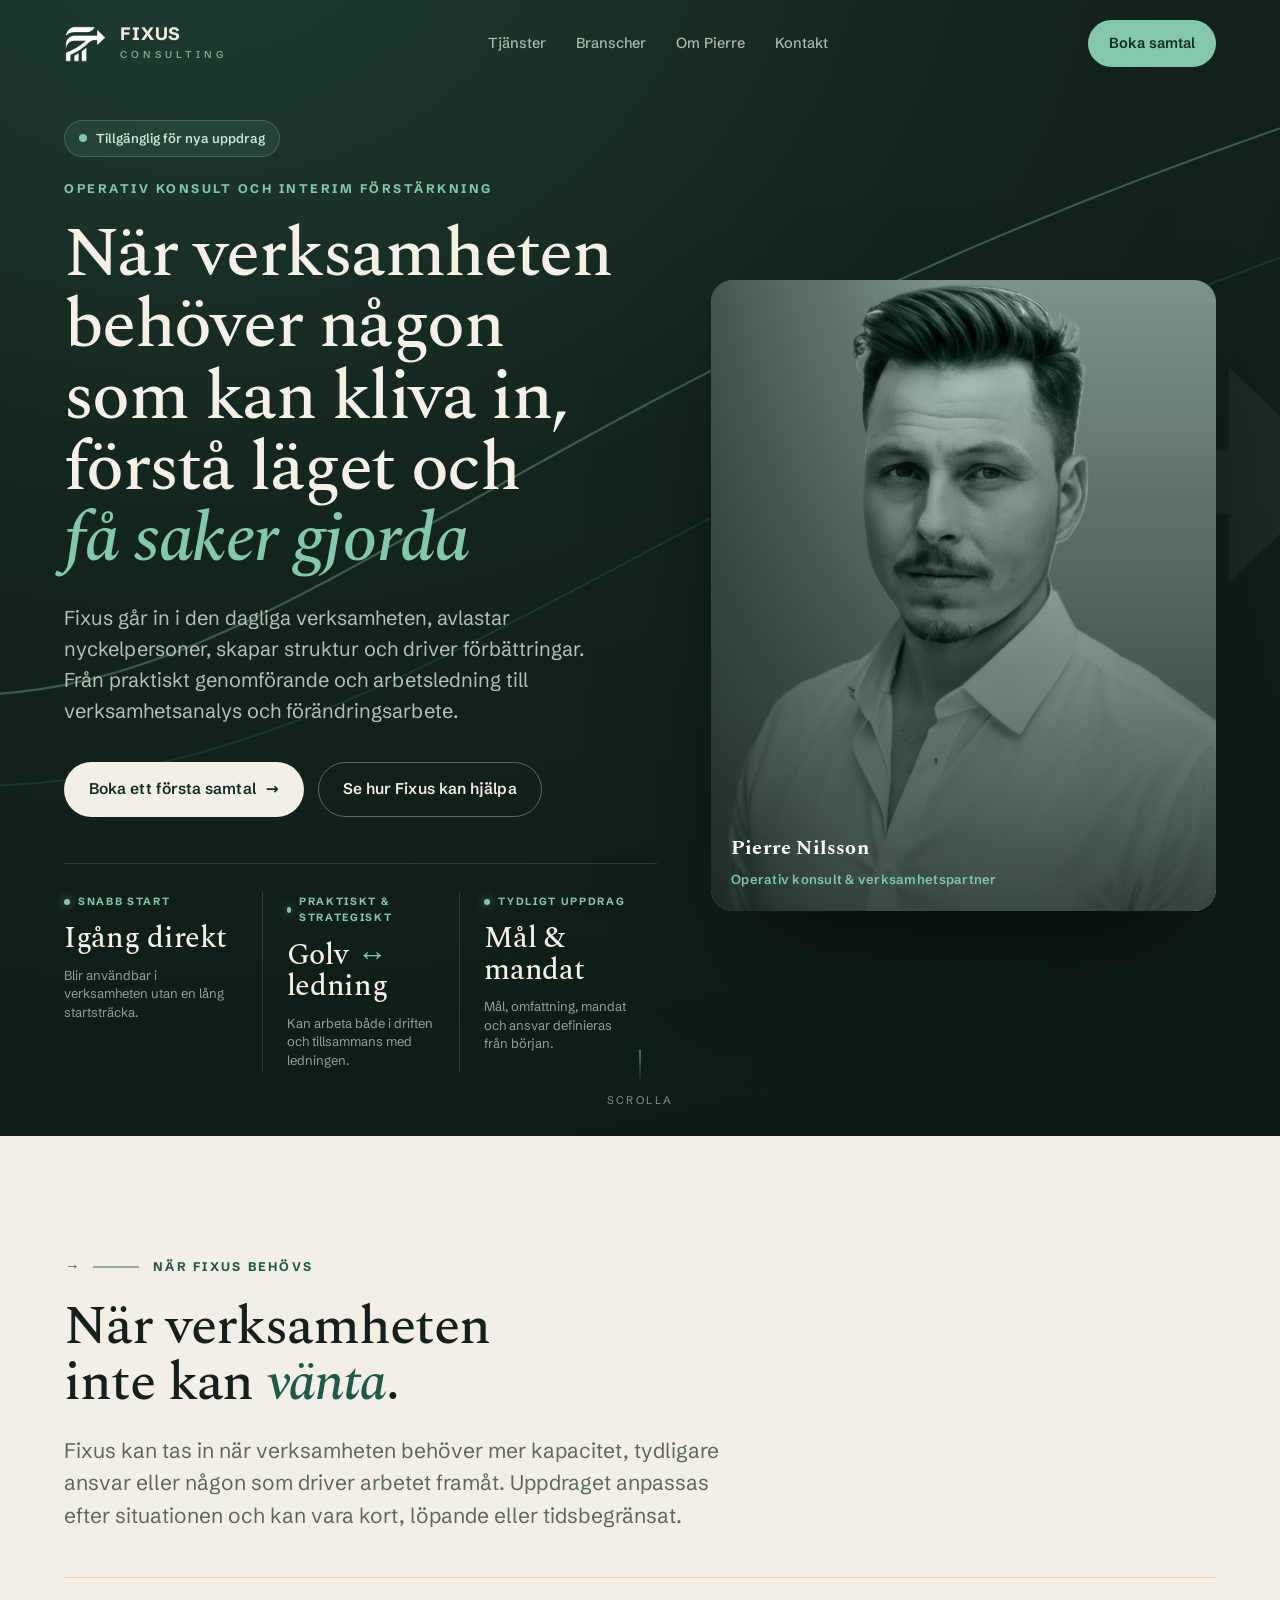
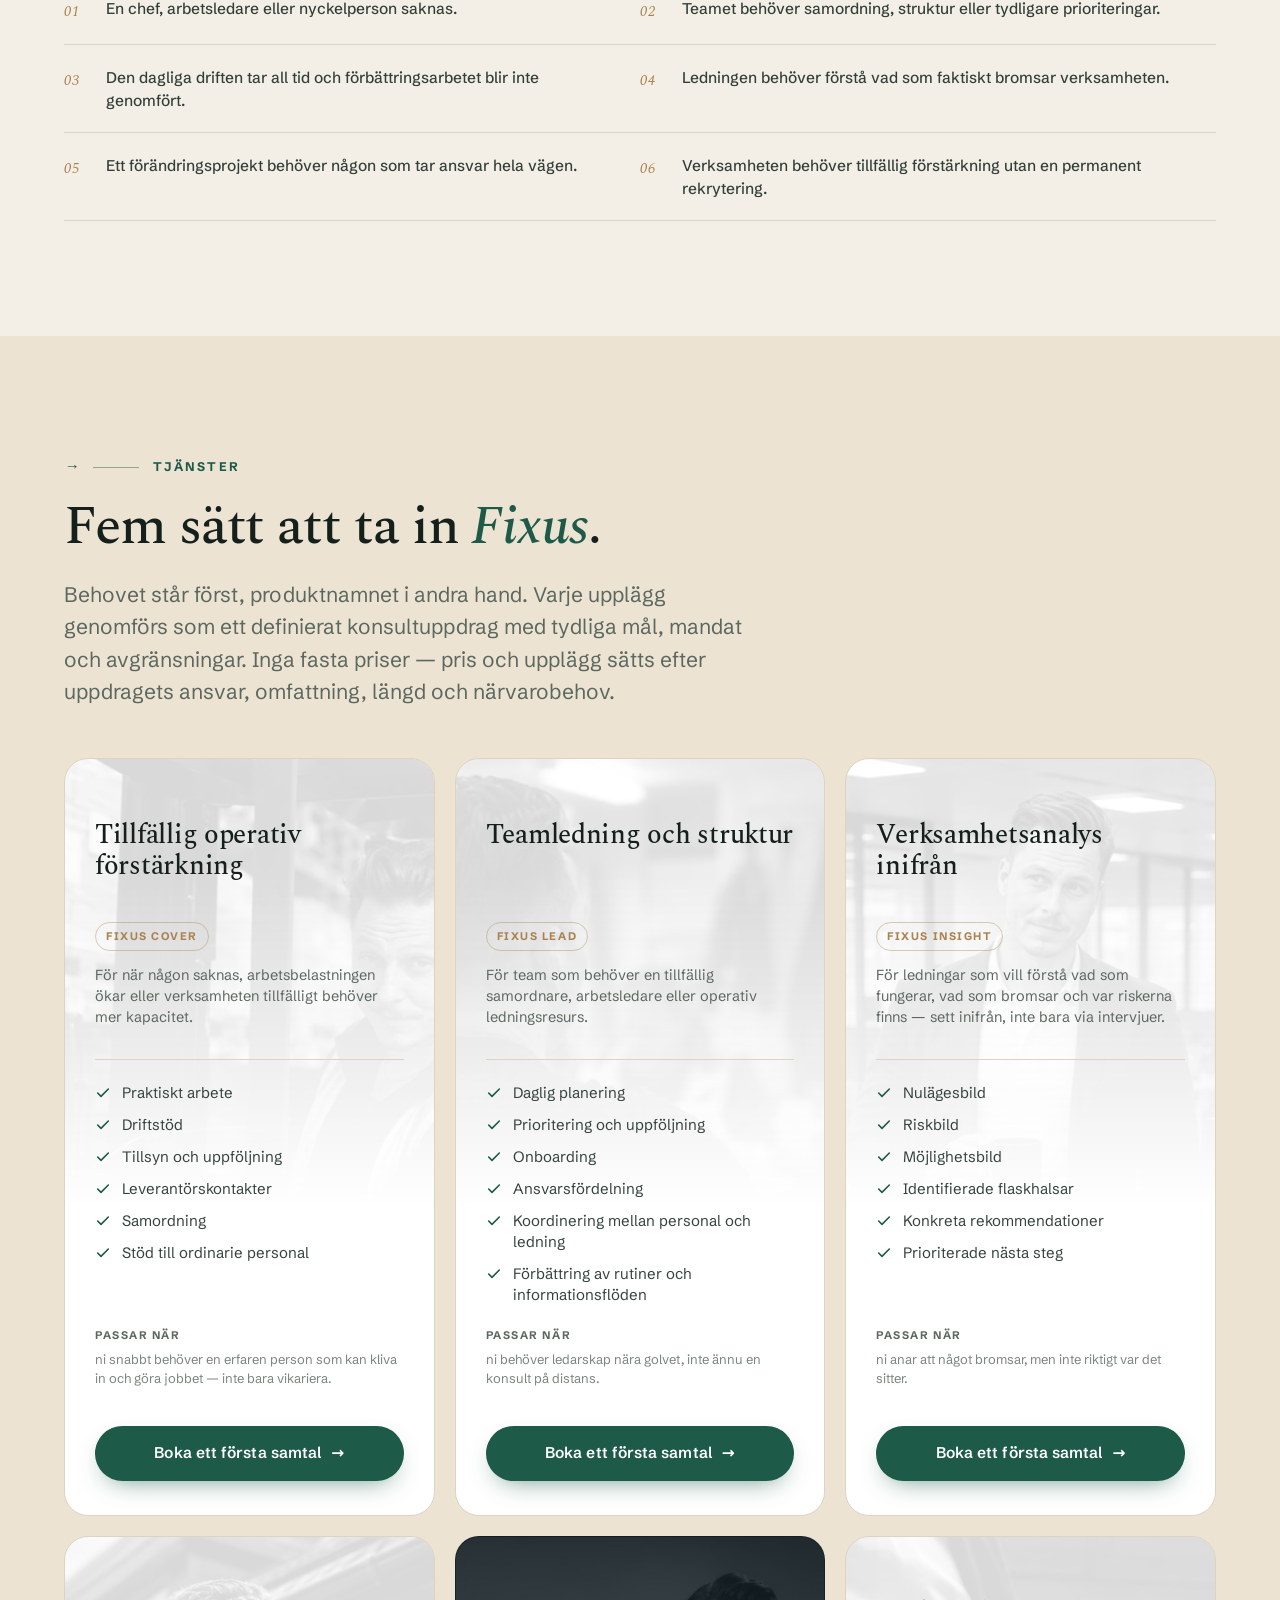
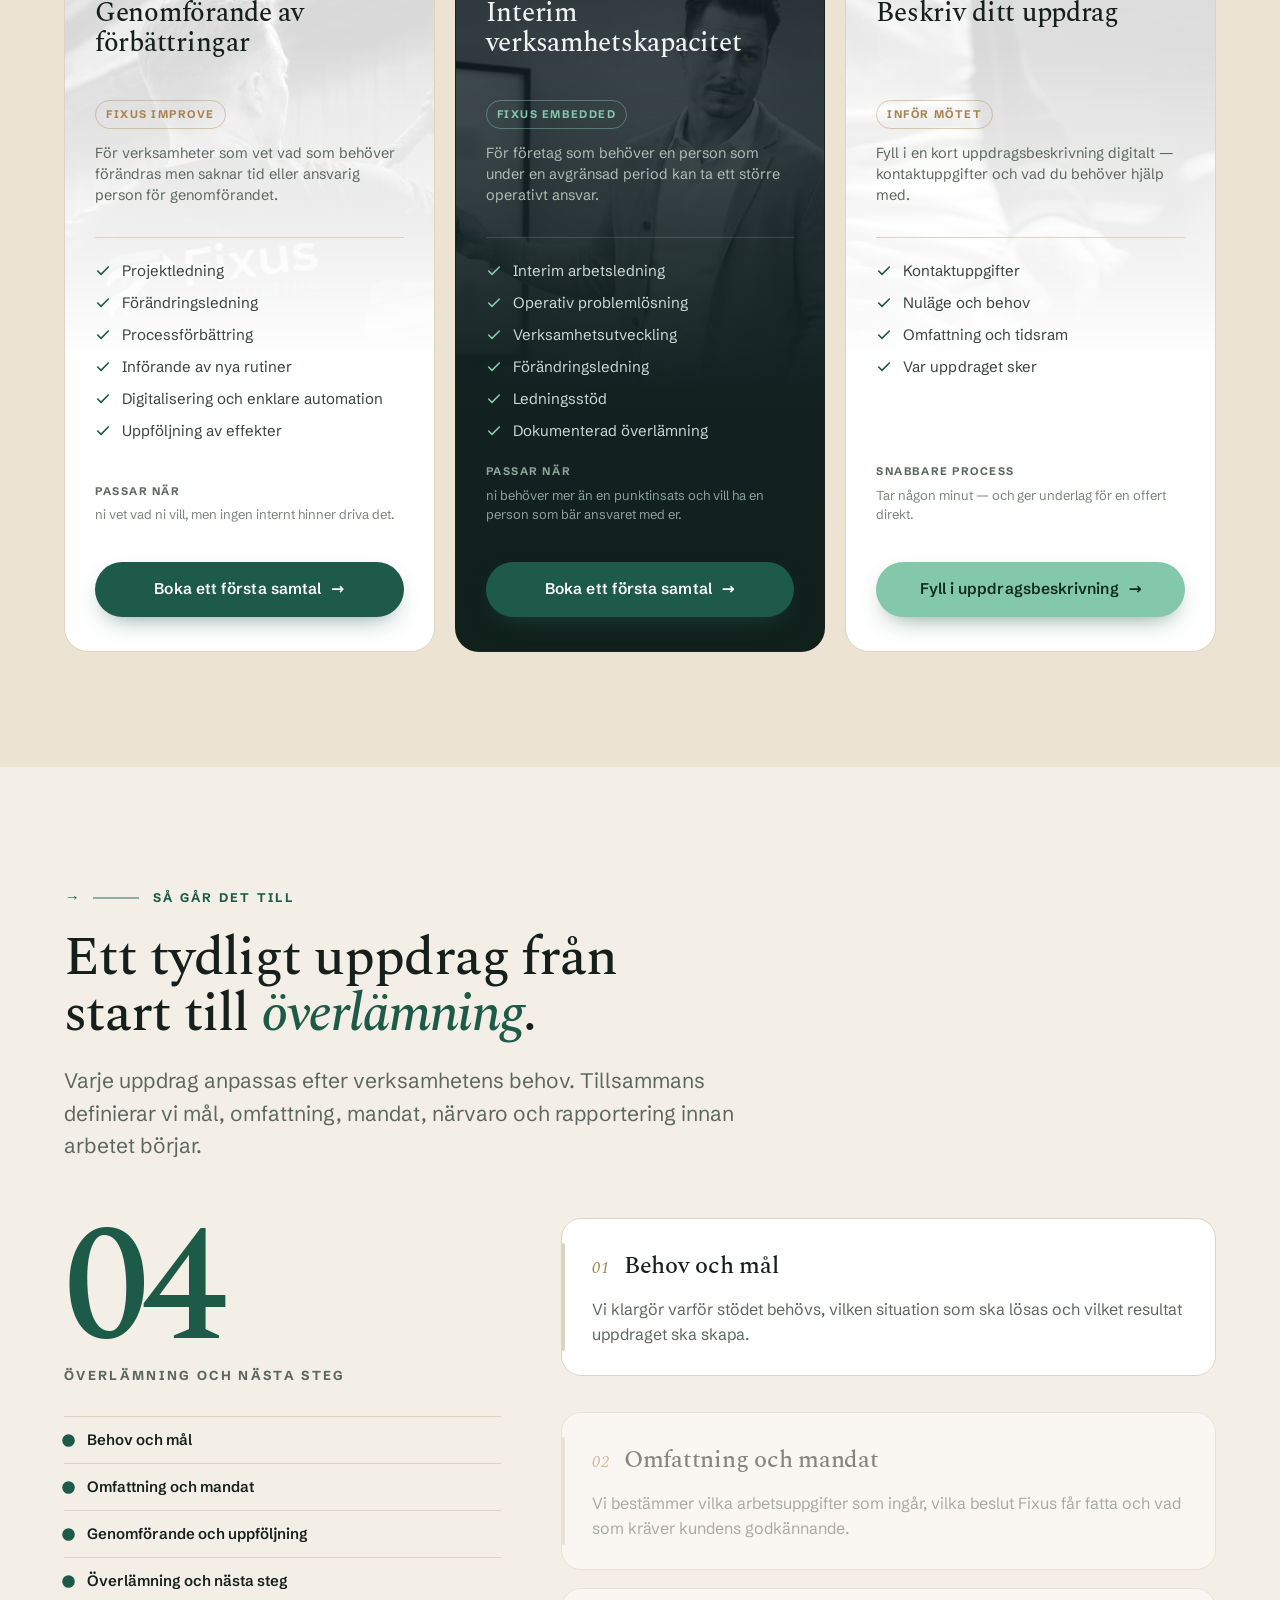
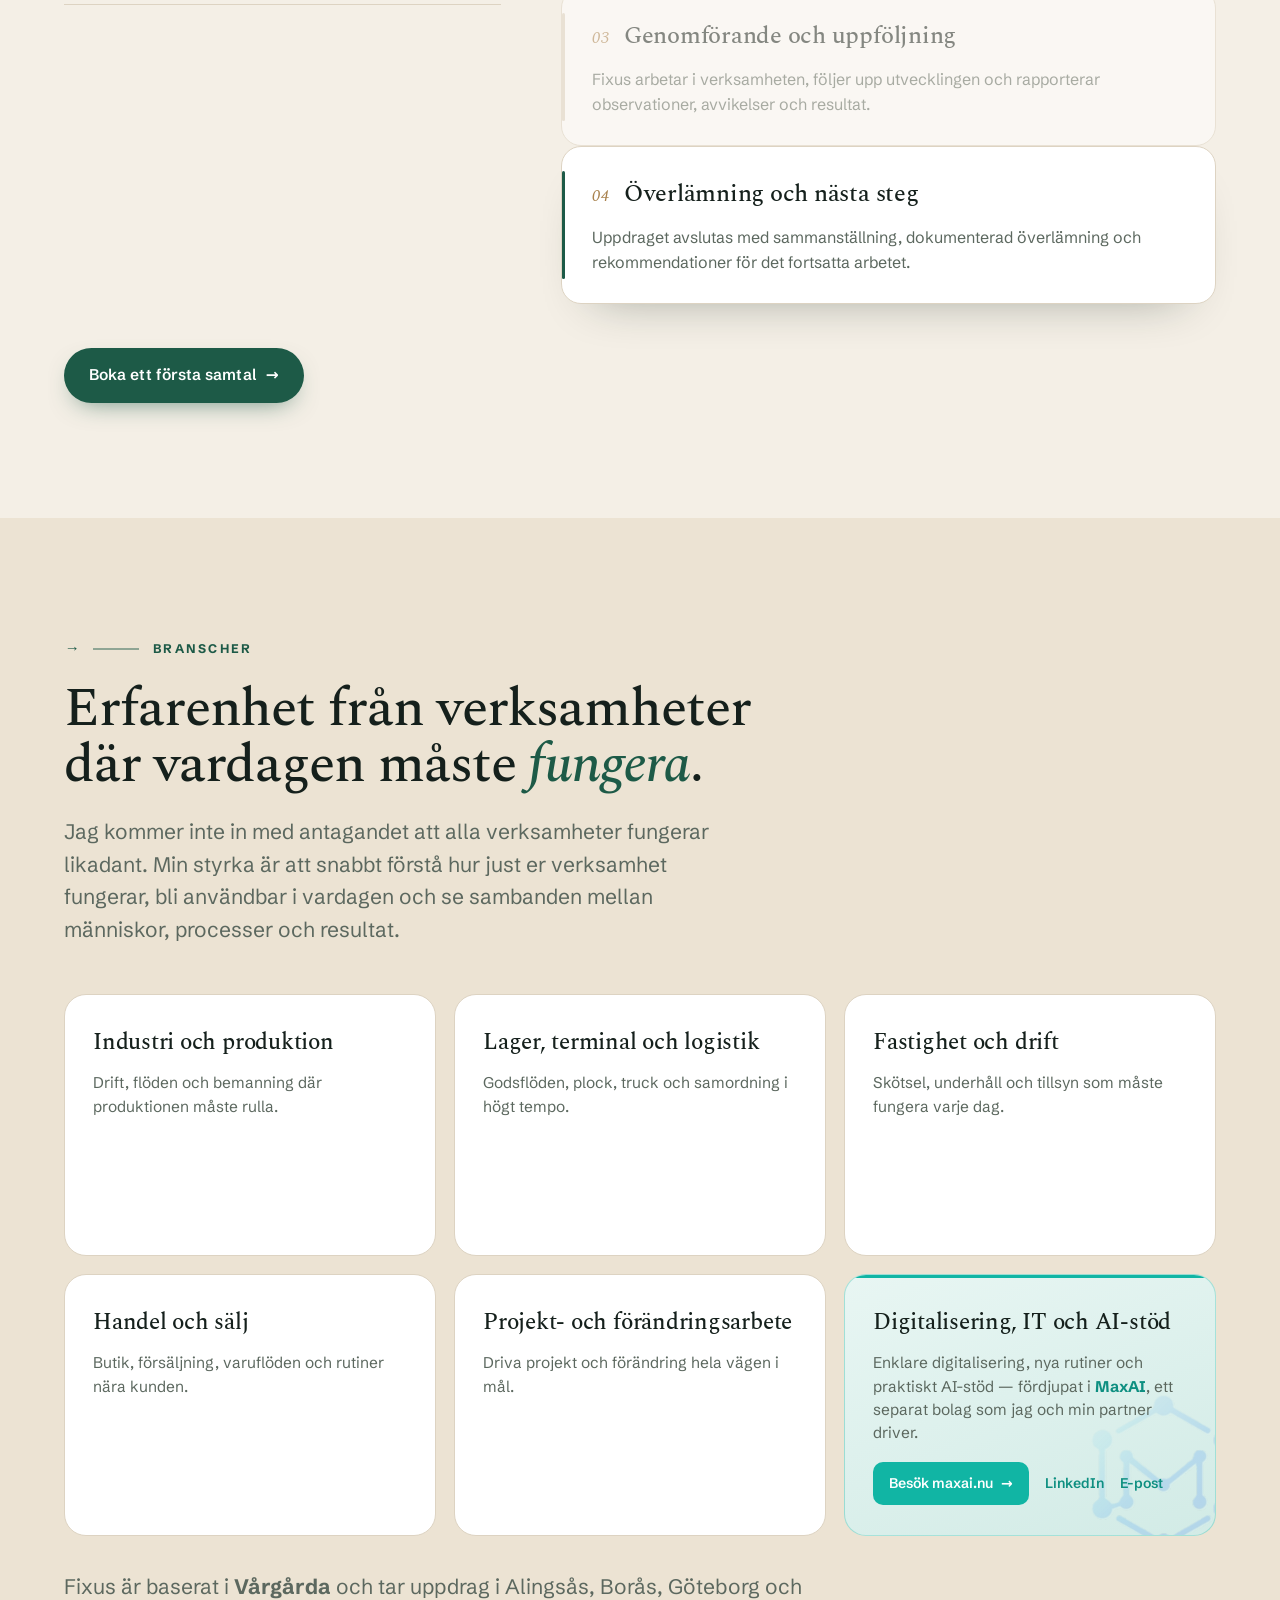
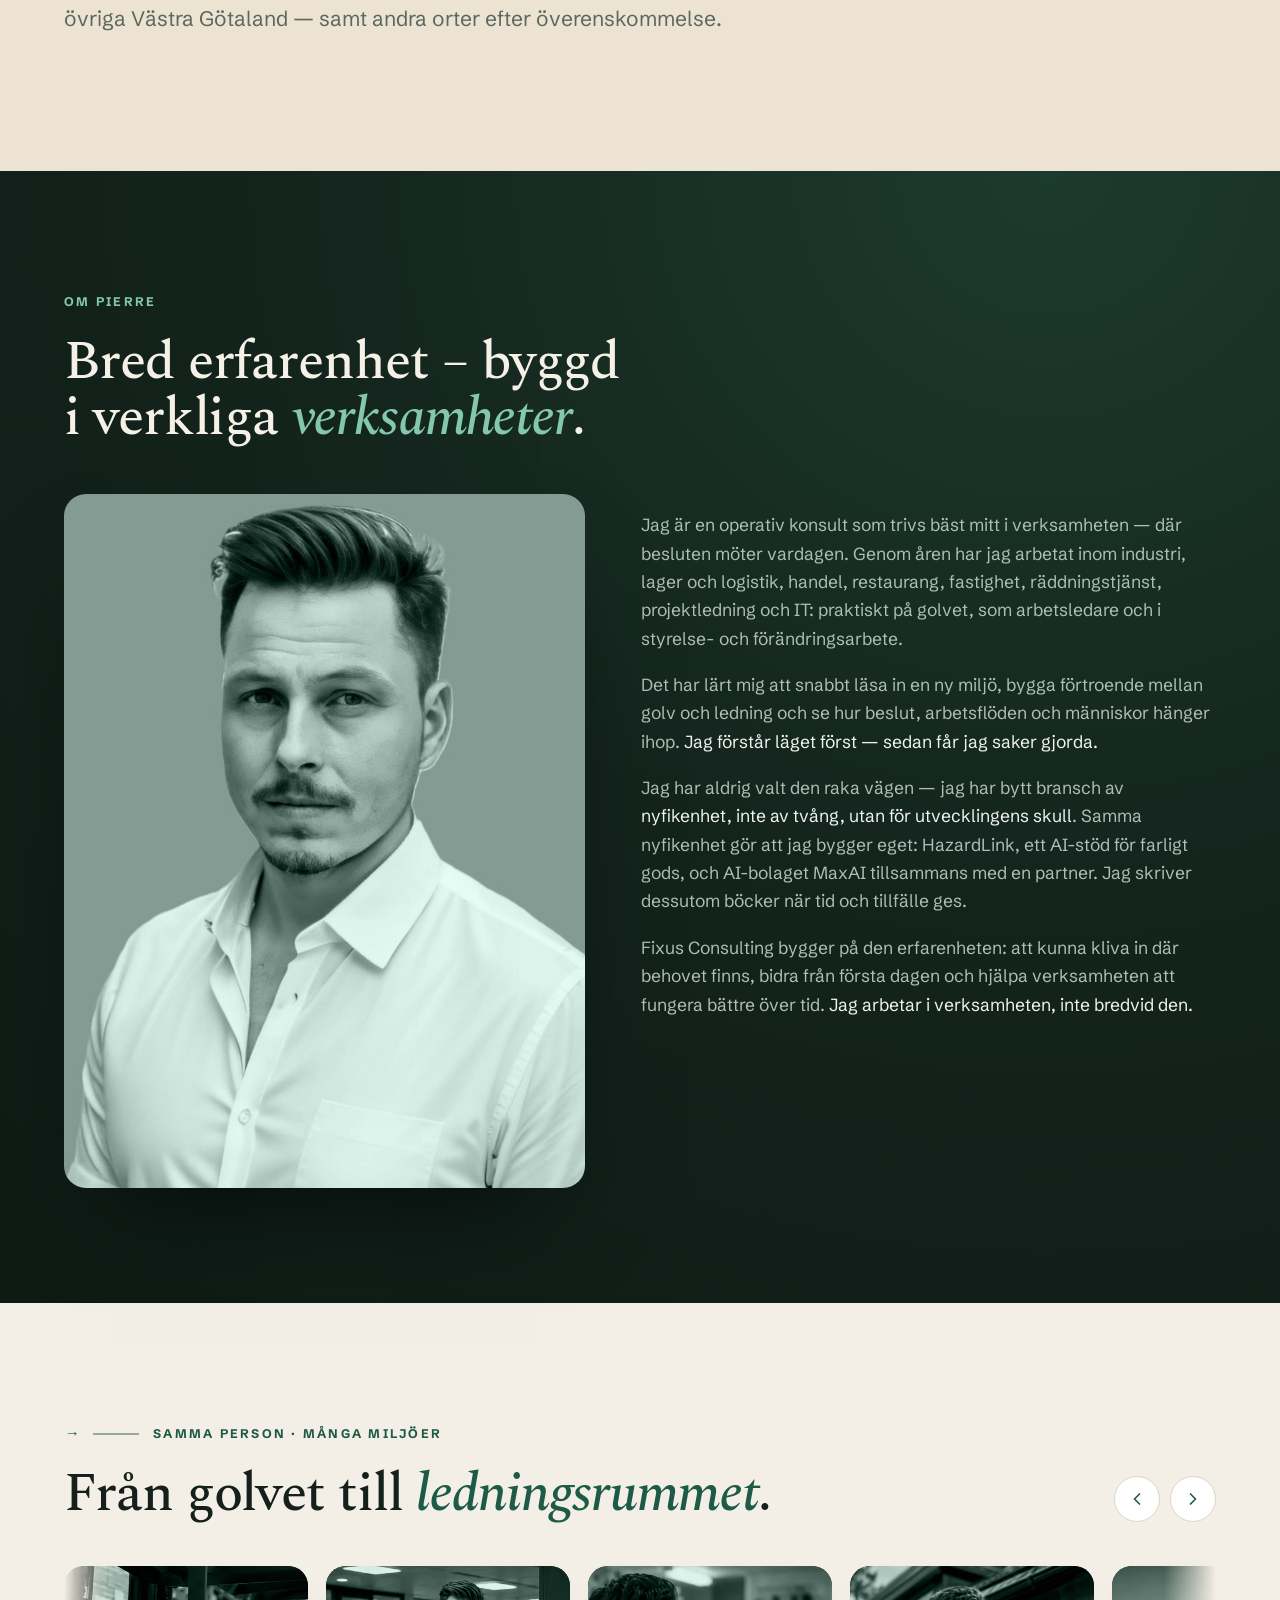
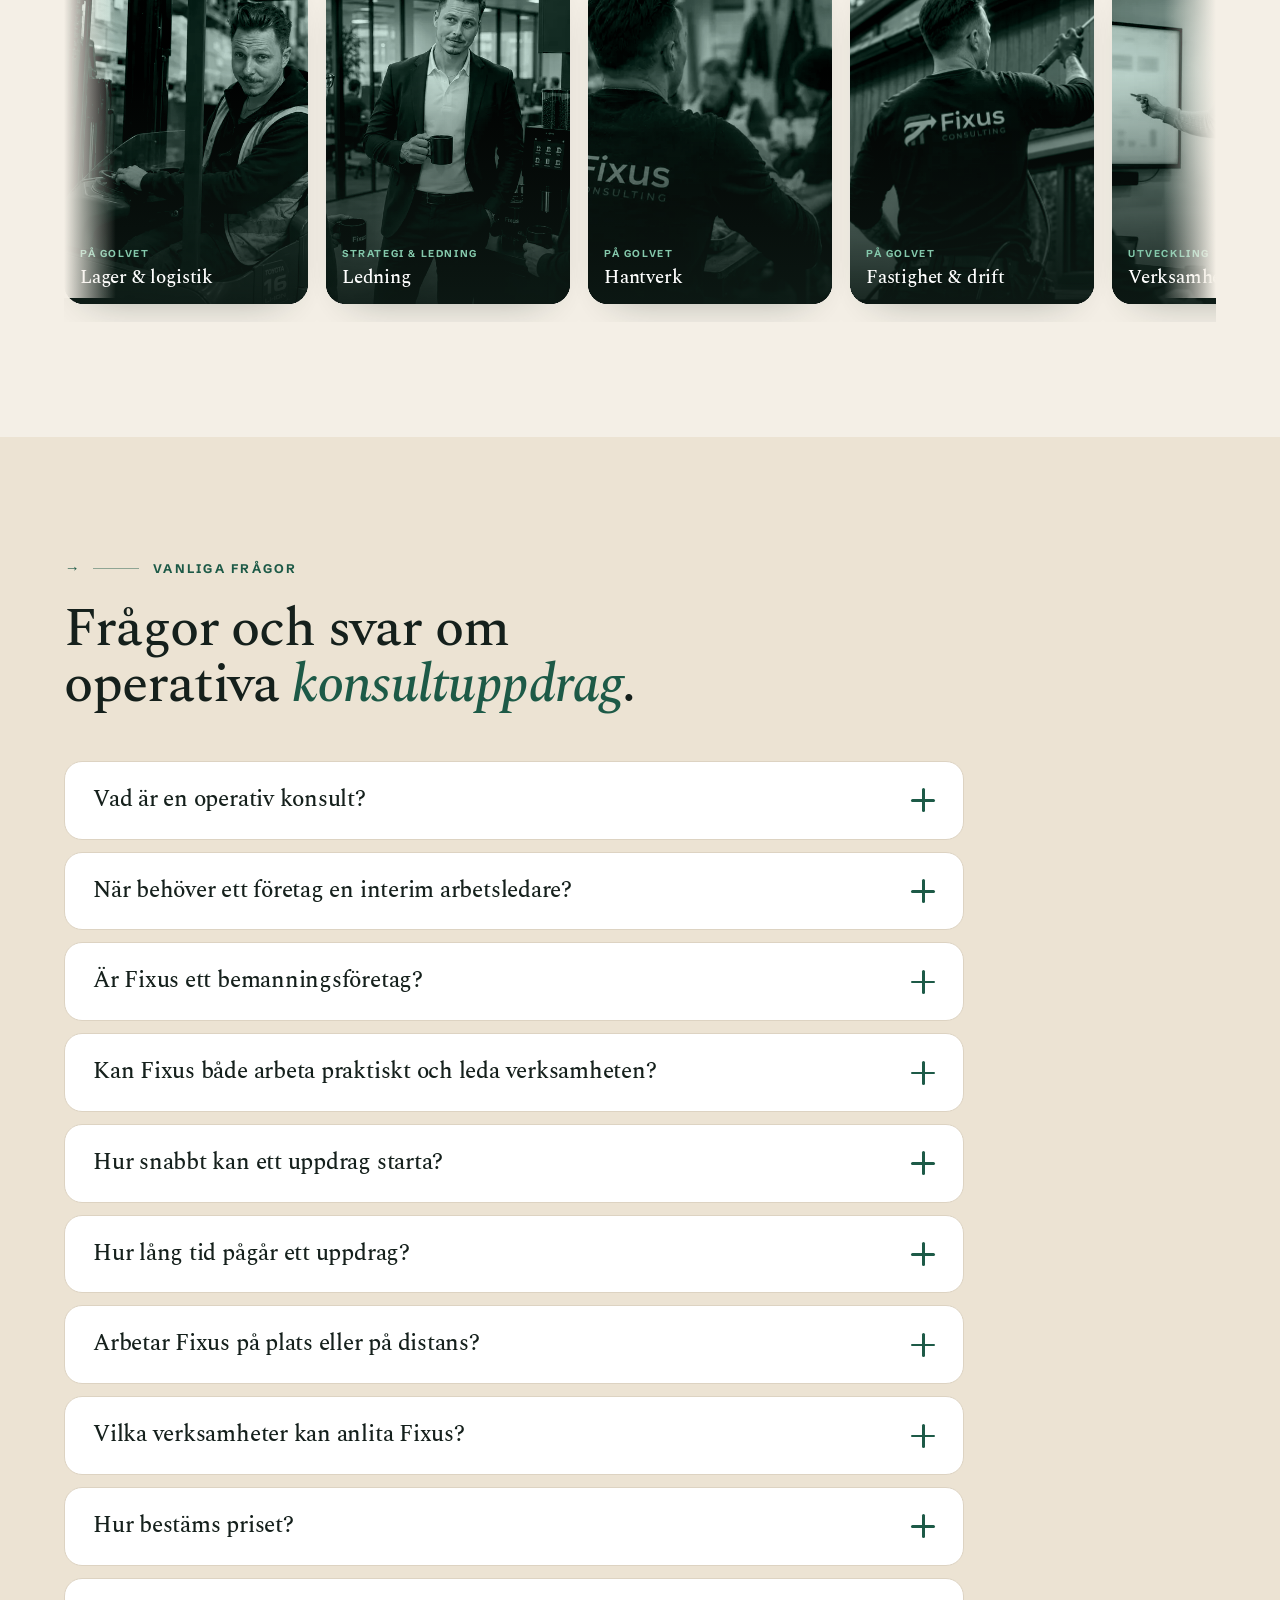
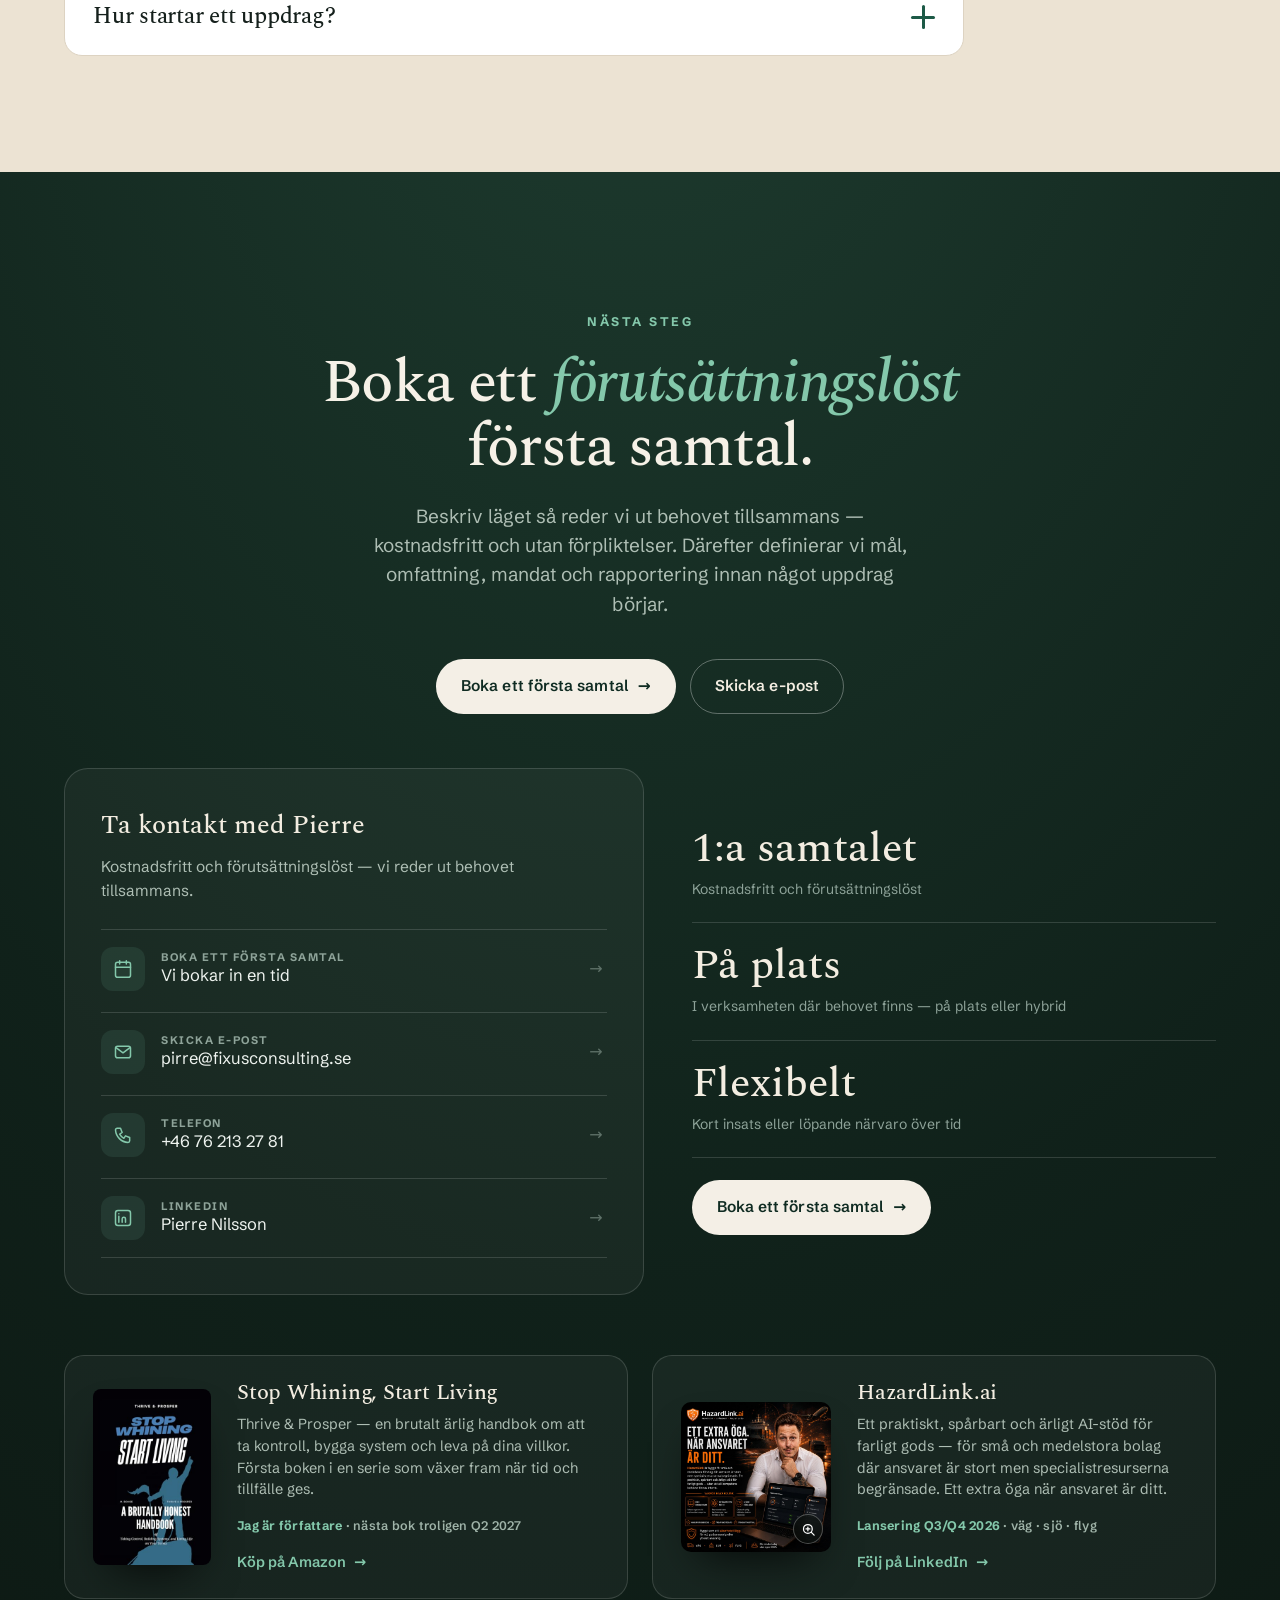
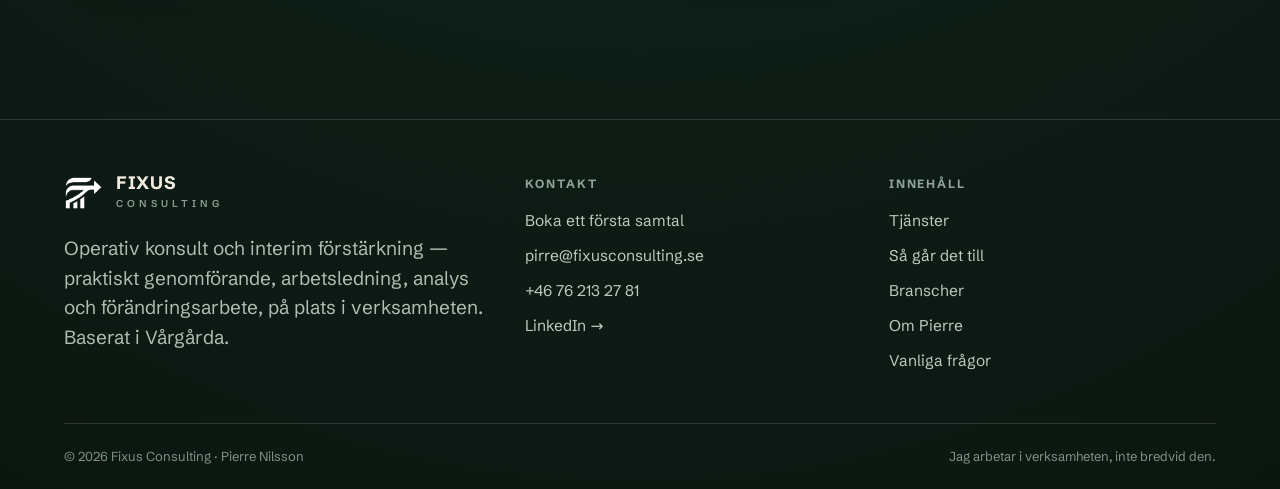
==== commit 61b45345: "Security: self-host fonts + add Content-Security-Policy - Self-host Spectral + Schibsted Grotesk (16" ====
--- a/index.html
+++ b/index.html
@@ -3,6 +3,8 @@
 <head>
 <meta charset="utf-8" />
 <meta name="viewport" content="width=device-width, initial-scale=1" />
+<meta http-equiv="Content-Security-Policy" content="default-src 'self'; base-uri 'self'; object-src 'none'; img-src 'self' data:; font-src 'self'; style-src 'self' 'unsafe-inline'; script-src 'self' 'unsafe-inline'; connect-src 'self'; form-action 'self'" />
+<meta name="referrer" content="strict-origin-when-cross-origin" />
 <title>Operativ konsult och interim arbetsledning | Fixus Consulting</title>
 <meta name="description" content="Fixus hjälper företag med operativ förstärkning, interim arbetsledning, verksamhetsanalys och förbättringsarbete – på plats i verksamheten. Baserat i Vårgårda, uppdrag i Västra Götaland." />
 
@@ -28,9 +30,7 @@
 <meta name="twitter:description" content="Fixus går in i den dagliga verksamheten, avlastar nyckelpersoner, skapar struktur och driver förbättringar." />
 <meta name="twitter:image" content="https://fixusconsulting.se/assets/pierre.jpg" />
 
-<link rel="preconnect" href="https://fonts.googleapis.com">
-<link rel="preconnect" href="https://fonts.gstatic.com" crossorigin>
-<link href="https://fonts.googleapis.com/css2?family=Spectral:ital,wght@0,400;0,500;0,600;0,700;1,400;1,500;1,600&family=Schibsted+Grotesk:wght@400;500;600;700&display=swap" rel="stylesheet">
+<link rel="stylesheet" href="assets/fonts/fonts.css">
 <link rel="stylesheet" href="fixus.css">
 
 <!-- strukturerad data (endast verkliga uppgifter) -->
--- a/assets/fonts/fonts.css
+++ b/assets/fonts/fonts.css
@@ -0,0 +1,177 @@
+/* Self-hosted Google Fonts (Spectral + Schibsted Grotesk) — latin & latin-ext */
+@font-face {
+  font-family: 'Schibsted Grotesk';
+  font-style: normal;
+  font-weight: 400;
+  font-display: swap;
+  src: url(Jqz55SSPQuCQF3t8uOwiUL-taUTtap9Iayoxdg.woff2) format('woff2');
+  unicode-range: U+0100-02BA, U+02BD-02C5, U+02C7-02CC, U+02CE-02D7, U+02DD-02FF, U+0304, U+0308, U+0329, U+1D00-1DBF, U+1E00-1E9F, U+1EF2-1EFF, U+2020, U+20A0-20AB, U+20AD-20C0, U+2113, U+2C60-2C7F, U+A720-A7FF;
+}
+@font-face {
+  font-family: 'Schibsted Grotesk';
+  font-style: normal;
+  font-weight: 400;
+  font-display: swap;
+  src: url(Jqz55SSPQuCQF3t8uOwiUL-taUTtap9Gayo.woff2) format('woff2');
+  unicode-range: U+0000-00FF, U+0131, U+0152-0153, U+02BB-02BC, U+02C6, U+02DA, U+02DC, U+0304, U+0308, U+0329, U+2000-206F, U+20AC, U+2122, U+2191, U+2193, U+2212, U+2215, U+FEFF, U+FFFD;
+}
+@font-face {
+  font-family: 'Schibsted Grotesk';
+  font-style: normal;
+  font-weight: 500;
+  font-display: swap;
+  src: url(Jqz55SSPQuCQF3t8uOwiUL-taUTtap9Iayoxdg.woff2) format('woff2');
+  unicode-range: U+0100-02BA, U+02BD-02C5, U+02C7-02CC, U+02CE-02D7, U+02DD-02FF, U+0304, U+0308, U+0329, U+1D00-1DBF, U+1E00-1E9F, U+1EF2-1EFF, U+2020, U+20A0-20AB, U+20AD-20C0, U+2113, U+2C60-2C7F, U+A720-A7FF;
+}
+@font-face {
+  font-family: 'Schibsted Grotesk';
+  font-style: normal;
+  font-weight: 500;
+  font-display: swap;
+  src: url(Jqz55SSPQuCQF3t8uOwiUL-taUTtap9Gayo.woff2) format('woff2');
+  unicode-range: U+0000-00FF, U+0131, U+0152-0153, U+02BB-02BC, U+02C6, U+02DA, U+02DC, U+0304, U+0308, U+0329, U+2000-206F, U+20AC, U+2122, U+2191, U+2193, U+2212, U+2215, U+FEFF, U+FFFD;
+}
+@font-face {
+  font-family: 'Schibsted Grotesk';
+  font-style: normal;
+  font-weight: 600;
+  font-display: swap;
+  src: url(Jqz55SSPQuCQF3t8uOwiUL-taUTtap9Iayoxdg.woff2) format('woff2');
+  unicode-range: U+0100-02BA, U+02BD-02C5, U+02C7-02CC, U+02CE-02D7, U+02DD-02FF, U+0304, U+0308, U+0329, U+1D00-1DBF, U+1E00-1E9F, U+1EF2-1EFF, U+2020, U+20A0-20AB, U+20AD-20C0, U+2113, U+2C60-2C7F, U+A720-A7FF;
+}
+@font-face {
+  font-family: 'Schibsted Grotesk';
+  font-style: normal;
+  font-weight: 600;
+  font-display: swap;
+  src: url(Jqz55SSPQuCQF3t8uOwiUL-taUTtap9Gayo.woff2) format('woff2');
+  unicode-range: U+0000-00FF, U+0131, U+0152-0153, U+02BB-02BC, U+02C6, U+02DA, U+02DC, U+0304, U+0308, U+0329, U+2000-206F, U+20AC, U+2122, U+2191, U+2193, U+2212, U+2215, U+FEFF, U+FFFD;
+}
+@font-face {
+  font-family: 'Schibsted Grotesk';
+  font-style: normal;
+  font-weight: 700;
+  font-display: swap;
+  src: url(Jqz55SSPQuCQF3t8uOwiUL-taUTtap9Iayoxdg.woff2) format('woff2');
+  unicode-range: U+0100-02BA, U+02BD-02C5, U+02C7-02CC, U+02CE-02D7, U+02DD-02FF, U+0304, U+0308, U+0329, U+1D00-1DBF, U+1E00-1E9F, U+1EF2-1EFF, U+2020, U+20A0-20AB, U+20AD-20C0, U+2113, U+2C60-2C7F, U+A720-A7FF;
+}
+@font-face {
+  font-family: 'Schibsted Grotesk';
+  font-style: normal;
+  font-weight: 700;
+  font-display: swap;
+  src: url(Jqz55SSPQuCQF3t8uOwiUL-taUTtap9Gayo.woff2) format('woff2');
+  unicode-range: U+0000-00FF, U+0131, U+0152-0153, U+02BB-02BC, U+02C6, U+02DA, U+02DC, U+0304, U+0308, U+0329, U+2000-206F, U+20AC, U+2122, U+2191, U+2193, U+2212, U+2215, U+FEFF, U+FFFD;
+}
+@font-face {
+  font-family: 'Spectral';
+  font-style: italic;
+  font-weight: 400;
+  font-display: swap;
+  src: url(rnCt-xNNww_2s0amA9M8onTmTMuk.woff2) format('woff2');
+  unicode-range: U+0100-02BA, U+02BD-02C5, U+02C7-02CC, U+02CE-02D7, U+02DD-02FF, U+0304, U+0308, U+0329, U+1D00-1DBF, U+1E00-1E9F, U+1EF2-1EFF, U+2020, U+20A0-20AB, U+20AD-20C0, U+2113, U+2C60-2C7F, U+A720-A7FF;
+}
+@font-face {
+  font-family: 'Spectral';
+  font-style: italic;
+  font-weight: 400;
+  font-display: swap;
+  src: url(rnCt-xNNww_2s0amA9M8onrmTA.woff2) format('woff2');
+  unicode-range: U+0000-00FF, U+0131, U+0152-0153, U+02BB-02BC, U+02C6, U+02DA, U+02DC, U+0304, U+0308, U+0329, U+2000-206F, U+20AC, U+2122, U+2191, U+2193, U+2212, U+2215, U+FEFF, U+FFFD;
+}
+@font-face {
+  font-family: 'Spectral';
+  font-style: italic;
+  font-weight: 500;
+  font-display: swap;
+  src: url(rnCu-xNNww_2s0amA9M8qonFWfqFXUIJ.woff2) format('woff2');
+  unicode-range: U+0100-02BA, U+02BD-02C5, U+02C7-02CC, U+02CE-02D7, U+02DD-02FF, U+0304, U+0308, U+0329, U+1D00-1DBF, U+1E00-1E9F, U+1EF2-1EFF, U+2020, U+20A0-20AB, U+20AD-20C0, U+2113, U+2C60-2C7F, U+A720-A7FF;
+}
+@font-face {
+  font-family: 'Spectral';
+  font-style: italic;
+  font-weight: 500;
+  font-display: swap;
+  src: url(rnCu-xNNww_2s0amA9M8qonFWfSFXQ.woff2) format('woff2');
+  unicode-range: U+0000-00FF, U+0131, U+0152-0153, U+02BB-02BC, U+02C6, U+02DA, U+02DC, U+0304, U+0308, U+0329, U+2000-206F, U+20AC, U+2122, U+2191, U+2193, U+2212, U+2215, U+FEFF, U+FFFD;
+}
+@font-face {
+  font-family: 'Spectral';
+  font-style: italic;
+  font-weight: 600;
+  font-display: swap;
+  src: url(rnCu-xNNww_2s0amA9M8qqXCWfqFXUIJ.woff2) format('woff2');
+  unicode-range: U+0100-02BA, U+02BD-02C5, U+02C7-02CC, U+02CE-02D7, U+02DD-02FF, U+0304, U+0308, U+0329, U+1D00-1DBF, U+1E00-1E9F, U+1EF2-1EFF, U+2020, U+20A0-20AB, U+20AD-20C0, U+2113, U+2C60-2C7F, U+A720-A7FF;
+}
+@font-face {
+  font-family: 'Spectral';
+  font-style: italic;
+  font-weight: 600;
+  font-display: swap;
+  src: url(rnCu-xNNww_2s0amA9M8qqXCWfSFXQ.woff2) format('woff2');
+  unicode-range: U+0000-00FF, U+0131, U+0152-0153, U+02BB-02BC, U+02C6, U+02DA, U+02DC, U+0304, U+0308, U+0329, U+2000-206F, U+20AC, U+2122, U+2191, U+2193, U+2212, U+2215, U+FEFF, U+FFFD;
+}
+@font-face {
+  font-family: 'Spectral';
+  font-style: normal;
+  font-weight: 400;
+  font-display: swap;
+  src: url(rnCr-xNNww_2s0amA9M3knj-SA.woff2) format('woff2');
+  unicode-range: U+0100-02BA, U+02BD-02C5, U+02C7-02CC, U+02CE-02D7, U+02DD-02FF, U+0304, U+0308, U+0329, U+1D00-1DBF, U+1E00-1E9F, U+1EF2-1EFF, U+2020, U+20A0-20AB, U+20AD-20C0, U+2113, U+2C60-2C7F, U+A720-A7FF;
+}
+@font-face {
+  font-family: 'Spectral';
+  font-style: normal;
+  font-weight: 400;
+  font-display: swap;
+  src: url(rnCr-xNNww_2s0amA9M5kng.woff2) format('woff2');
+  unicode-range: U+0000-00FF, U+0131, U+0152-0153, U+02BB-02BC, U+02C6, U+02DA, U+02DC, U+0304, U+0308, U+0329, U+2000-206F, U+20AC, U+2122, U+2191, U+2193, U+2212, U+2215, U+FEFF, U+FFFD;
+}
+@font-face {
+  font-family: 'Spectral';
+  font-style: normal;
+  font-weight: 500;
+  font-display: swap;
+  src: url(rnCs-xNNww_2s0amA9vKsW3PafadWQ.woff2) format('woff2');
+  unicode-range: U+0100-02BA, U+02BD-02C5, U+02C7-02CC, U+02CE-02D7, U+02DD-02FF, U+0304, U+0308, U+0329, U+1D00-1DBF, U+1E00-1E9F, U+1EF2-1EFF, U+2020, U+20A0-20AB, U+20AD-20C0, U+2113, U+2C60-2C7F, U+A720-A7FF;
+}
+@font-face {
+  font-family: 'Spectral';
+  font-style: normal;
+  font-weight: 500;
+  font-display: swap;
+  src: url(rnCs-xNNww_2s0amA9vKsW3BafY.woff2) format('woff2');
+  unicode-range: U+0000-00FF, U+0131, U+0152-0153, U+02BB-02BC, U+02C6, U+02DA, U+02DC, U+0304, U+0308, U+0329, U+2000-206F, U+20AC, U+2122, U+2191, U+2193, U+2212, U+2215, U+FEFF, U+FFFD;
+}
+@font-face {
+  font-family: 'Spectral';
+  font-style: normal;
+  font-weight: 600;
+  font-display: swap;
+  src: url(rnCs-xNNww_2s0amA9vmtm3PafadWQ.woff2) format('woff2');
+  unicode-range: U+0100-02BA, U+02BD-02C5, U+02C7-02CC, U+02CE-02D7, U+02DD-02FF, U+0304, U+0308, U+0329, U+1D00-1DBF, U+1E00-1E9F, U+1EF2-1EFF, U+2020, U+20A0-20AB, U+20AD-20C0, U+2113, U+2C60-2C7F, U+A720-A7FF;
+}
+@font-face {
+  font-family: 'Spectral';
+  font-style: normal;
+  font-weight: 600;
+  font-display: swap;
+  src: url(rnCs-xNNww_2s0amA9vmtm3BafY.woff2) format('woff2');
+  unicode-range: U+0000-00FF, U+0131, U+0152-0153, U+02BB-02BC, U+02C6, U+02DA, U+02DC, U+0304, U+0308, U+0329, U+2000-206F, U+20AC, U+2122, U+2191, U+2193, U+2212, U+2215, U+FEFF, U+FFFD;
+}
+@font-face {
+  font-family: 'Spectral';
+  font-style: normal;
+  font-weight: 700;
+  font-display: swap;
+  src: url(rnCs-xNNww_2s0amA9uCt23PafadWQ.woff2) format('woff2');
+  unicode-range: U+0100-02BA, U+02BD-02C5, U+02C7-02CC, U+02CE-02D7, U+02DD-02FF, U+0304, U+0308, U+0329, U+1D00-1DBF, U+1E00-1E9F, U+1EF2-1EFF, U+2020, U+20A0-20AB, U+20AD-20C0, U+2113, U+2C60-2C7F, U+A720-A7FF;
+}
+@font-face {
+  font-family: 'Spectral';
+  font-style: normal;
+  font-weight: 700;
+  font-display: swap;
+  src: url(rnCs-xNNww_2s0amA9uCt23BafY.woff2) format('woff2');
+  unicode-range: U+0000-00FF, U+0131, U+0152-0153, U+02BB-02BC, U+02C6, U+02DA, U+02DC, U+0304, U+0308, U+0329, U+2000-206F, U+20AC, U+2122, U+2191, U+2193, U+2212, U+2215, U+FEFF, U+FFFD;
+}
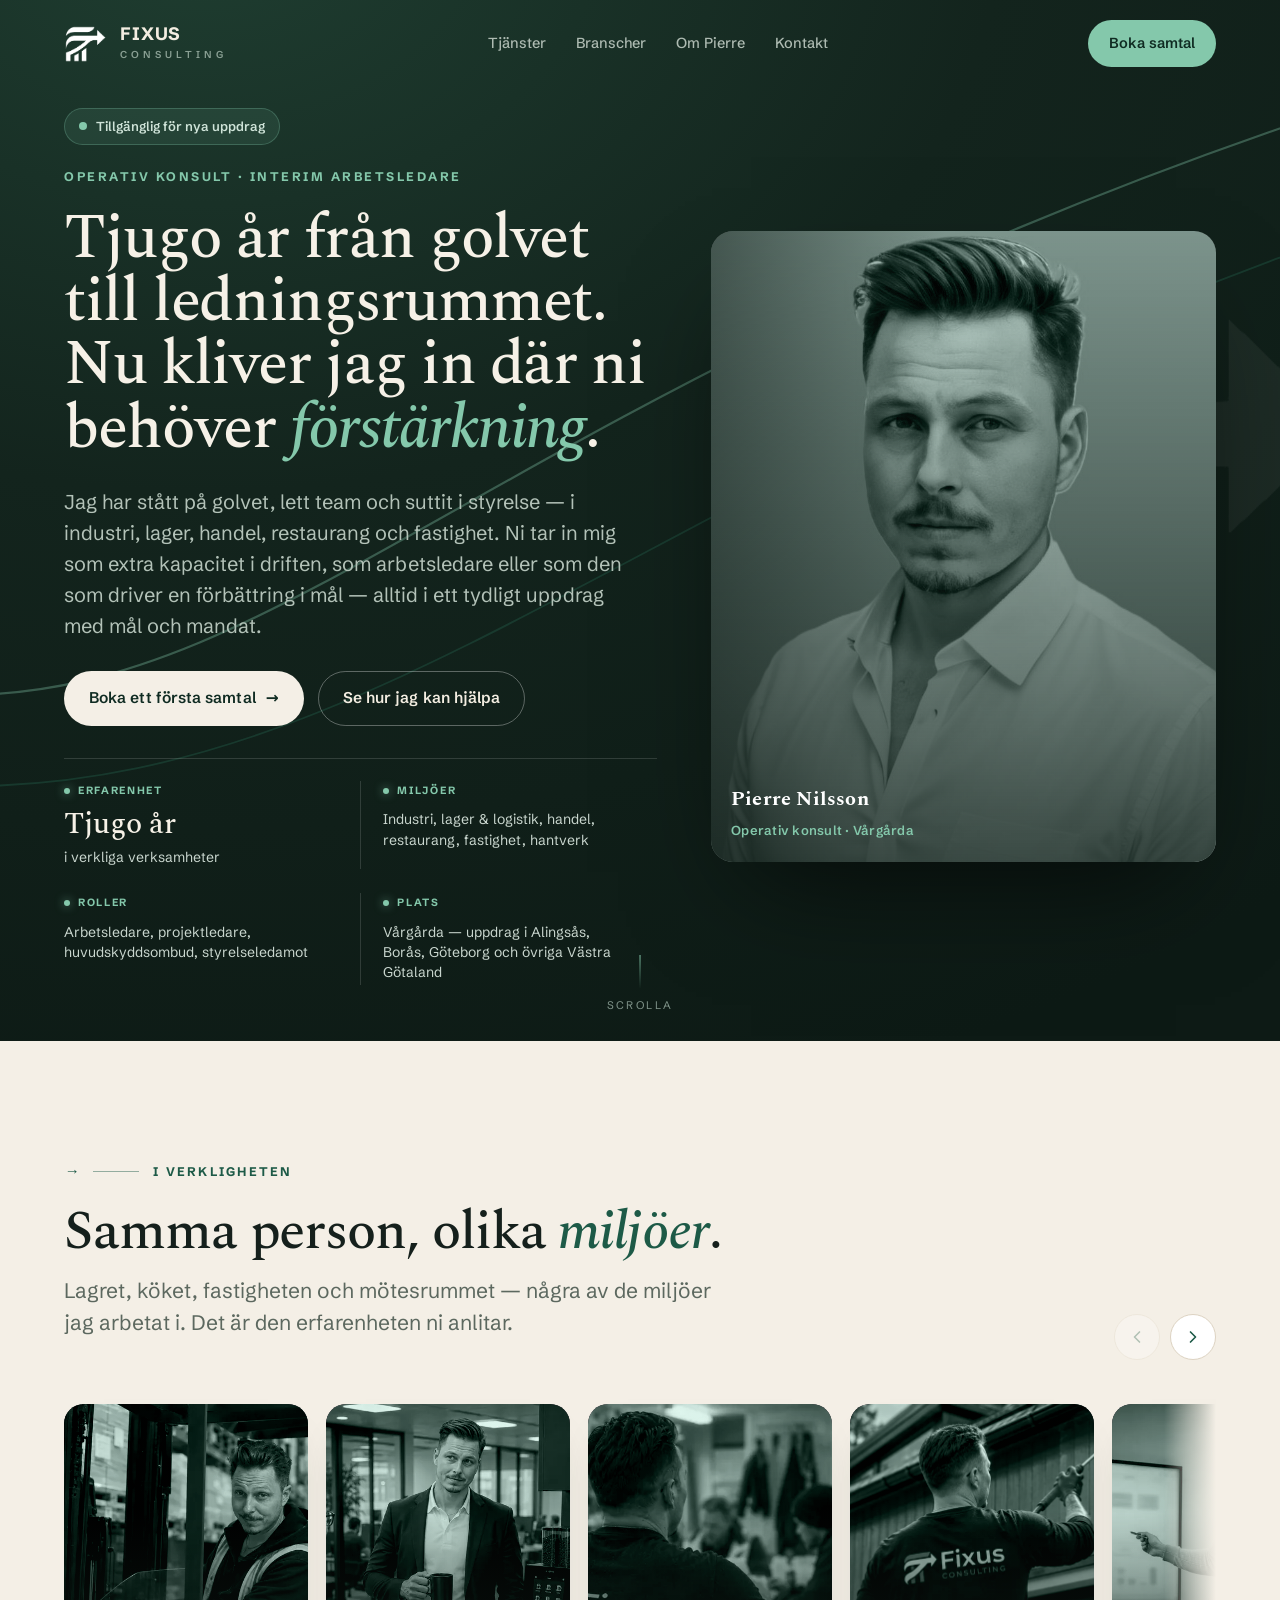
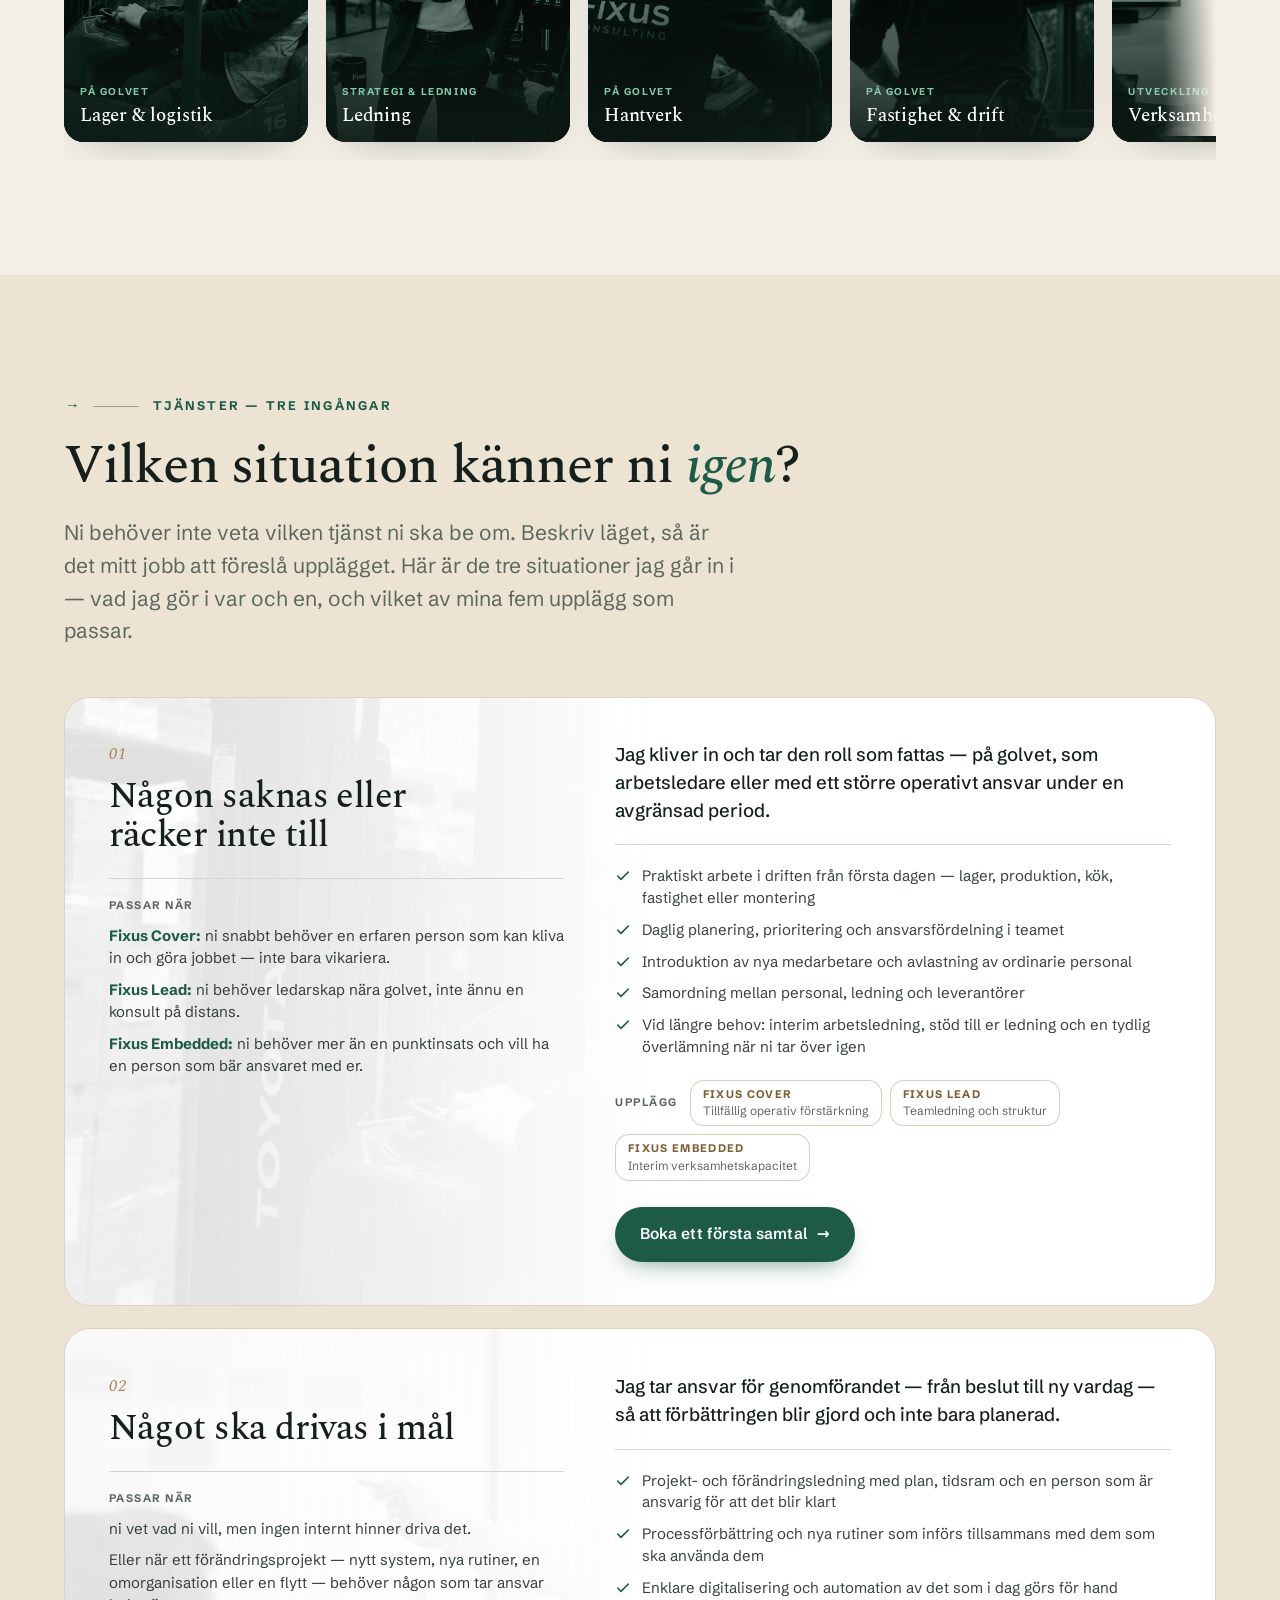
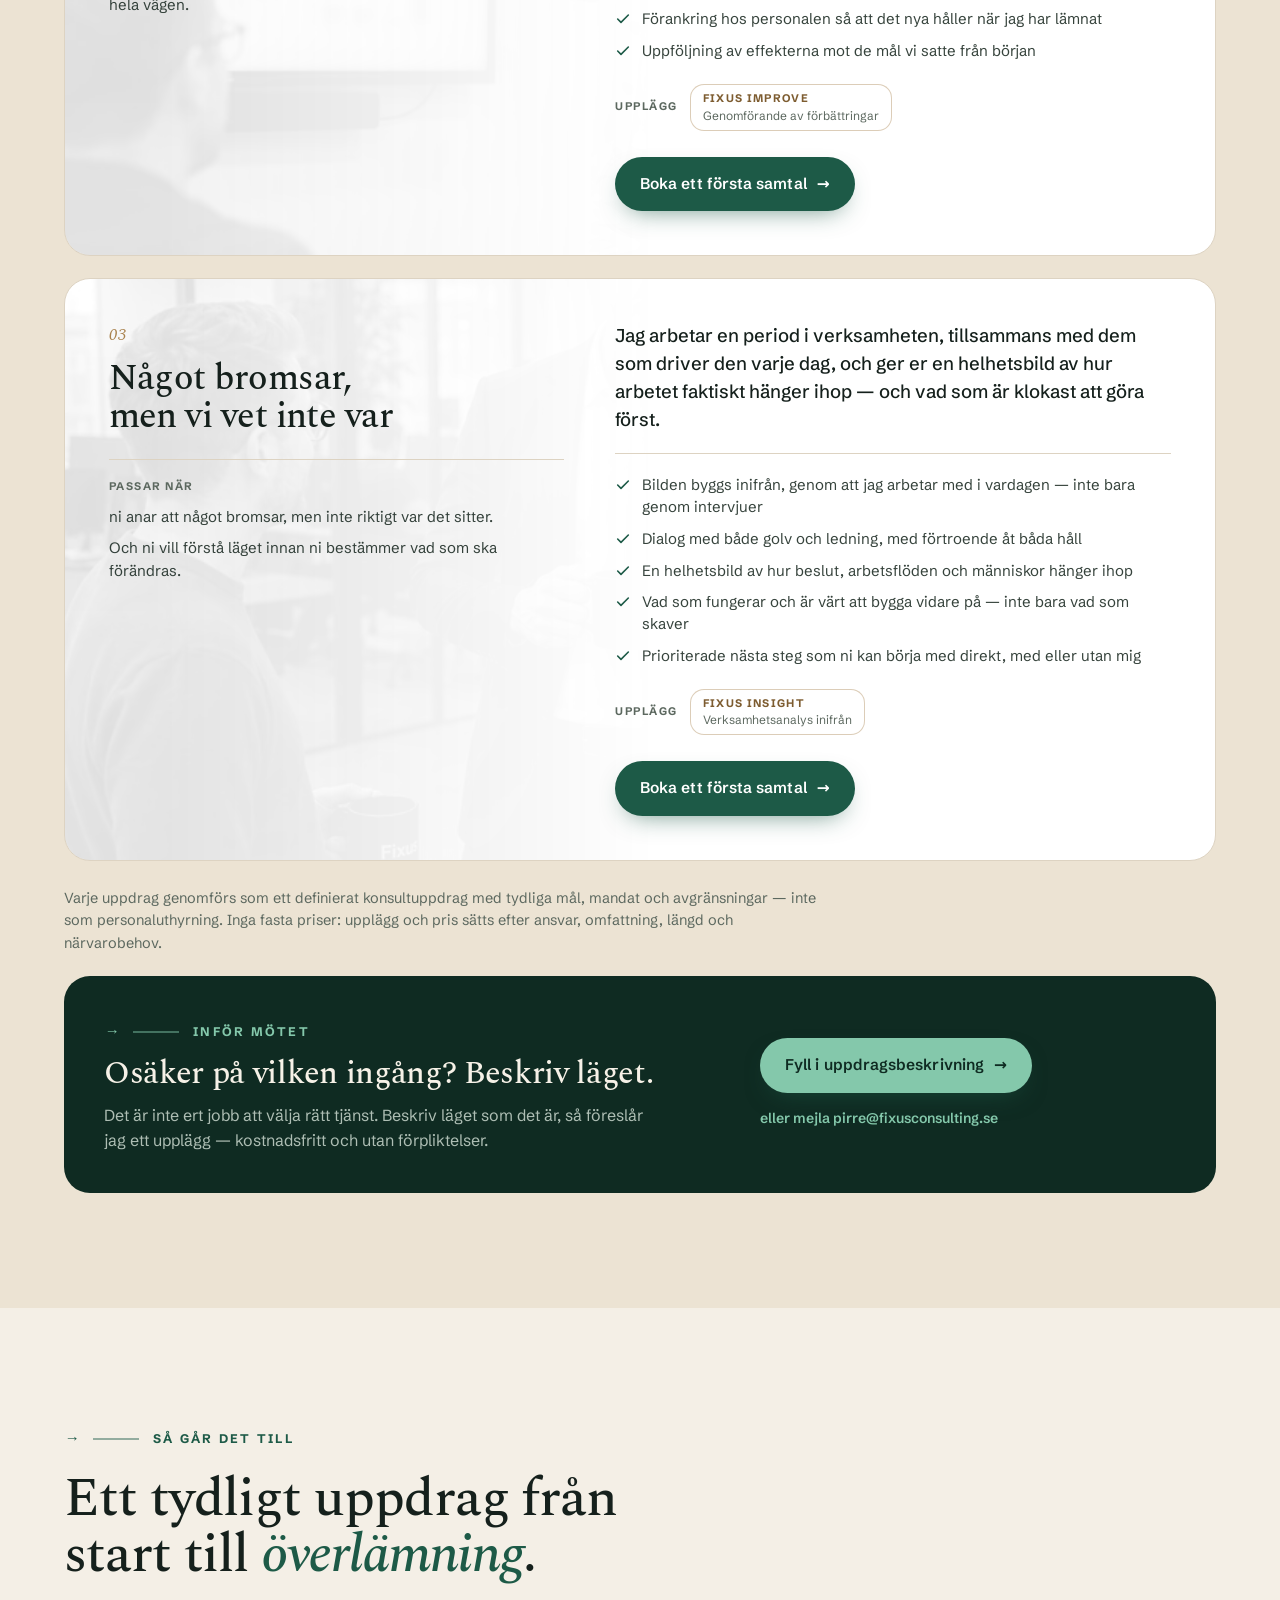
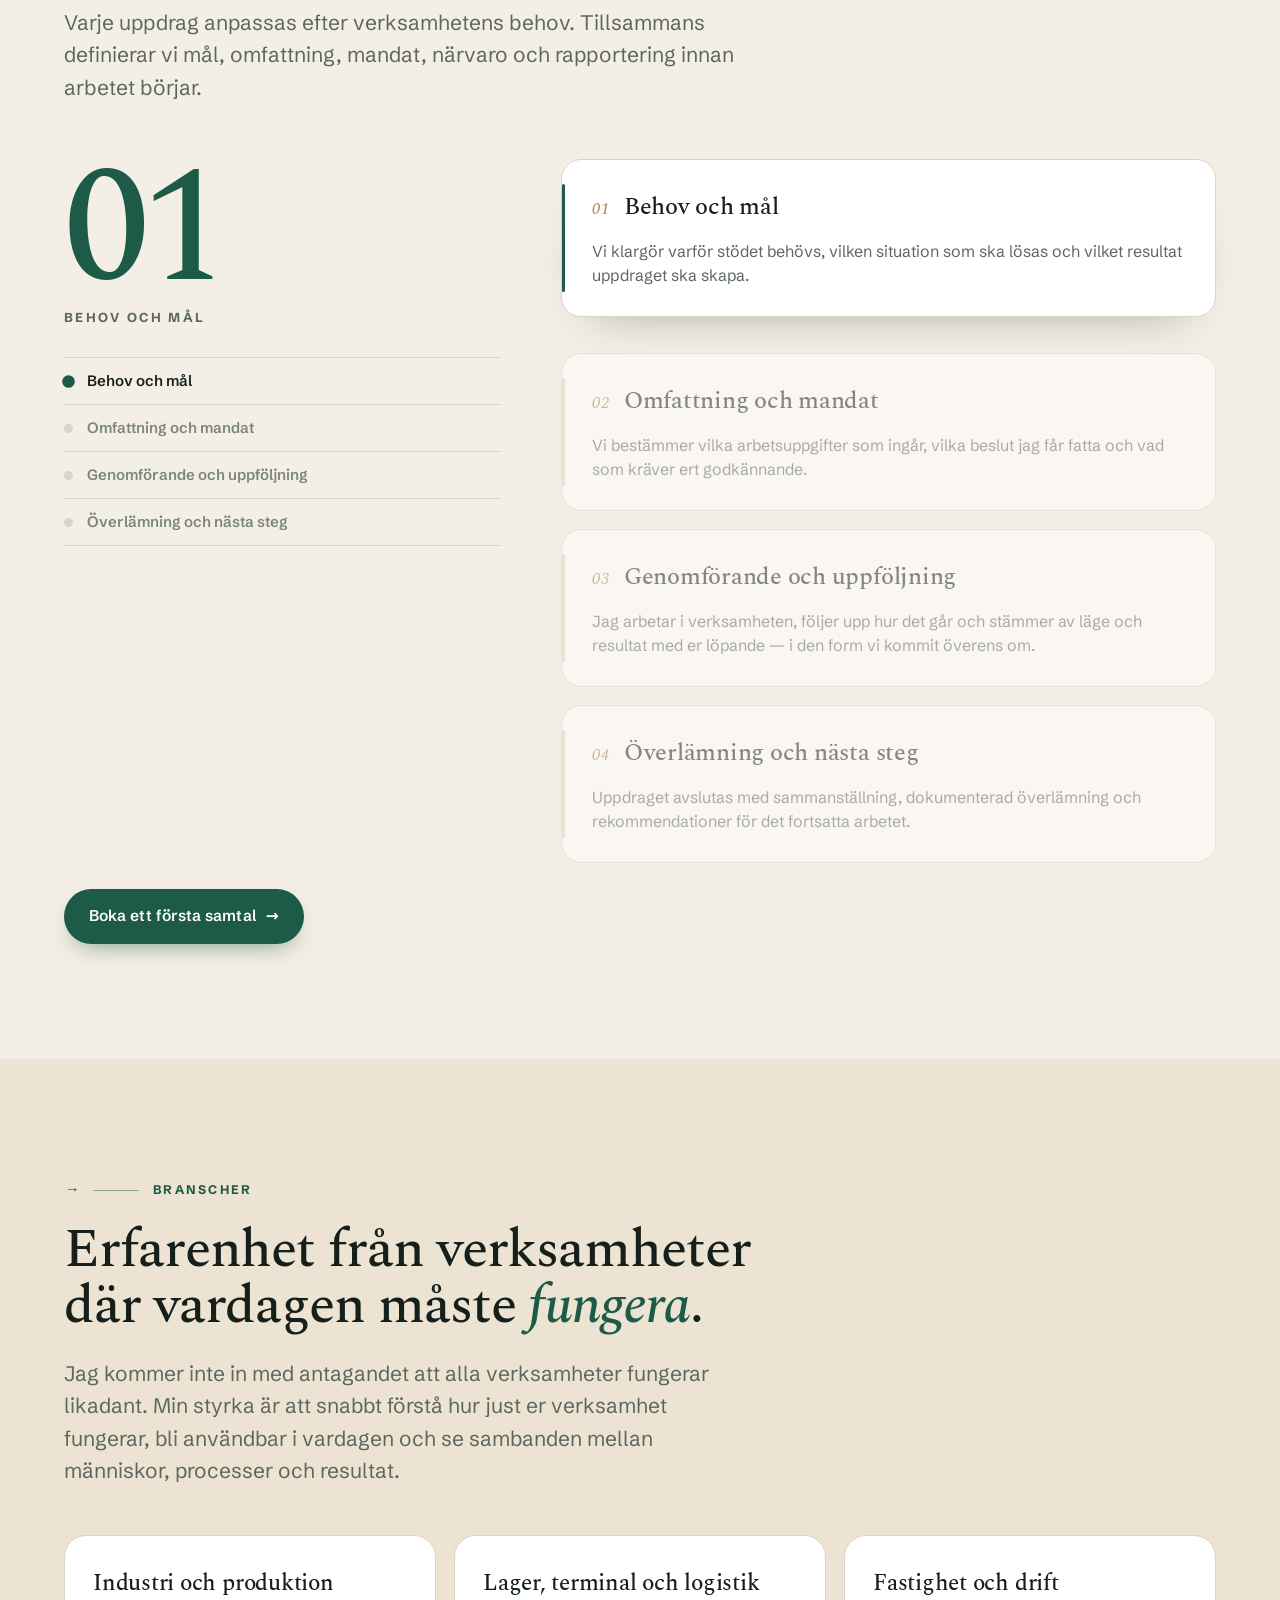
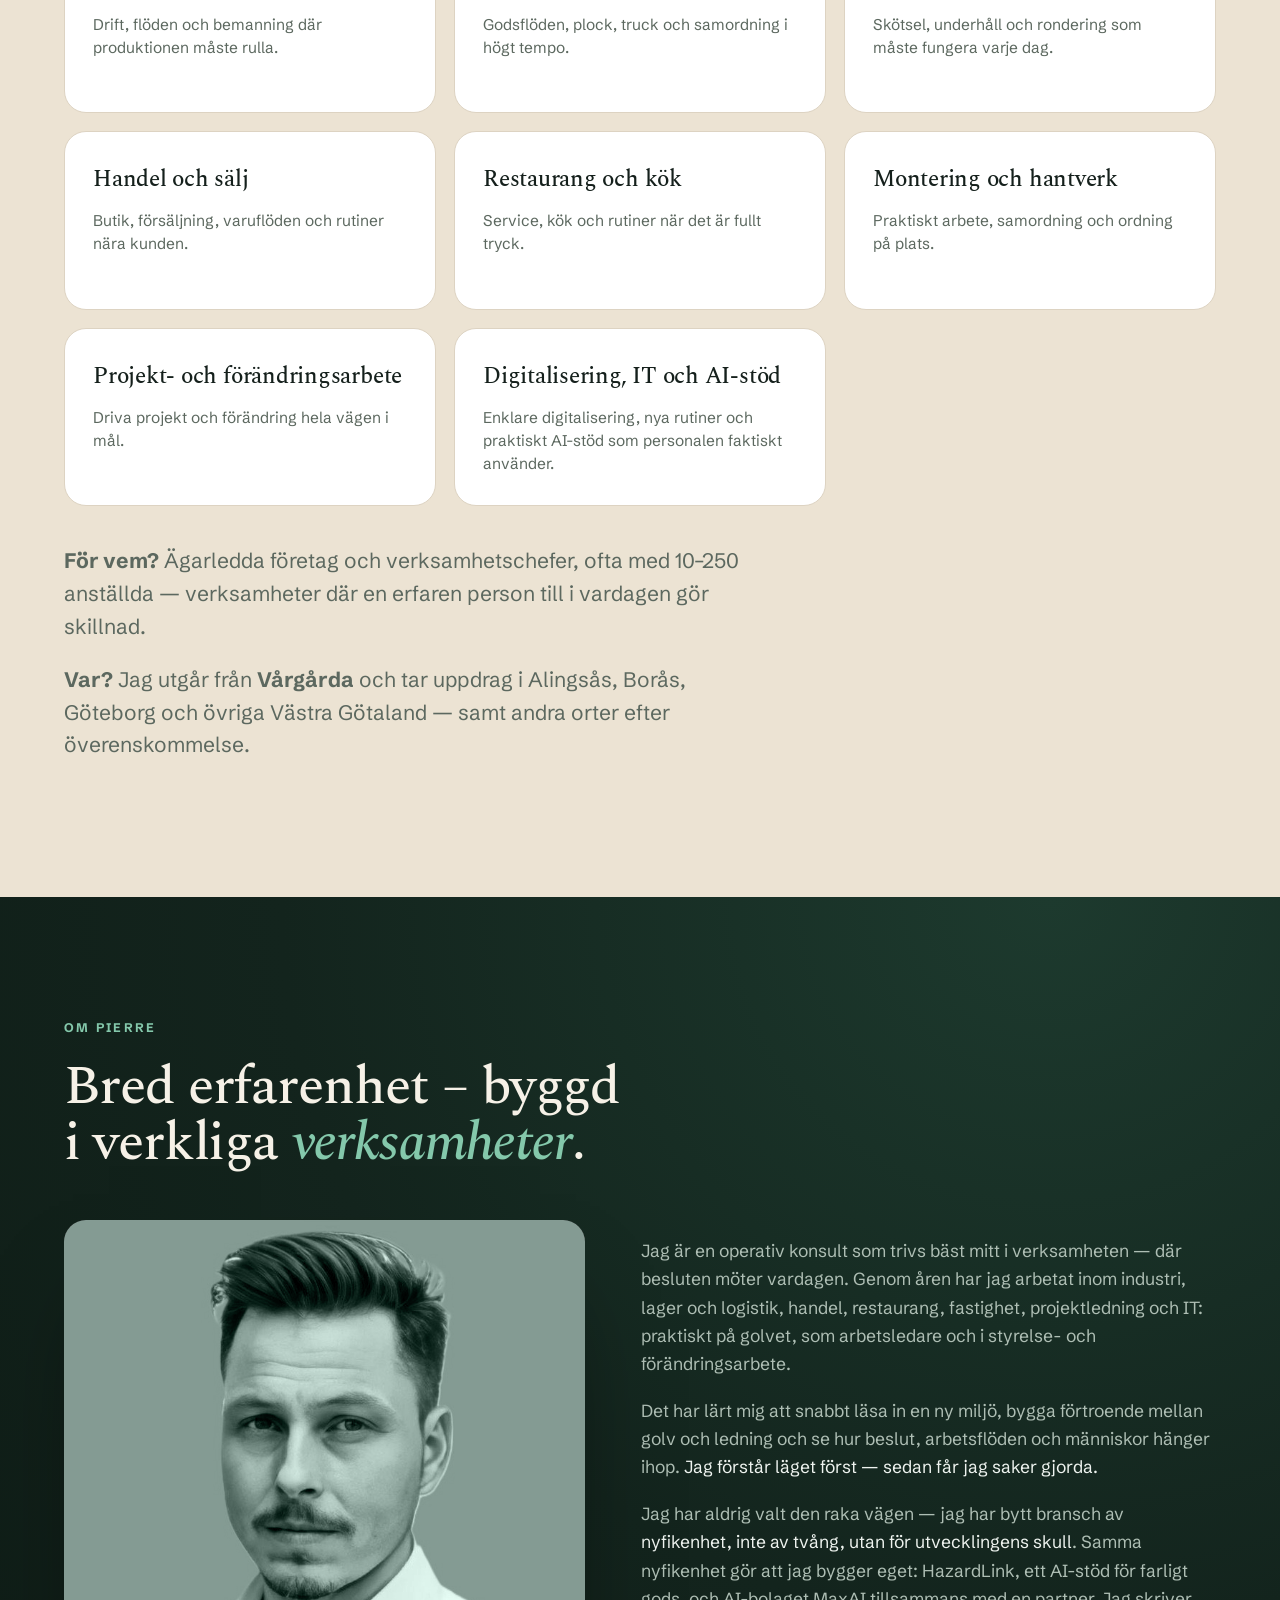
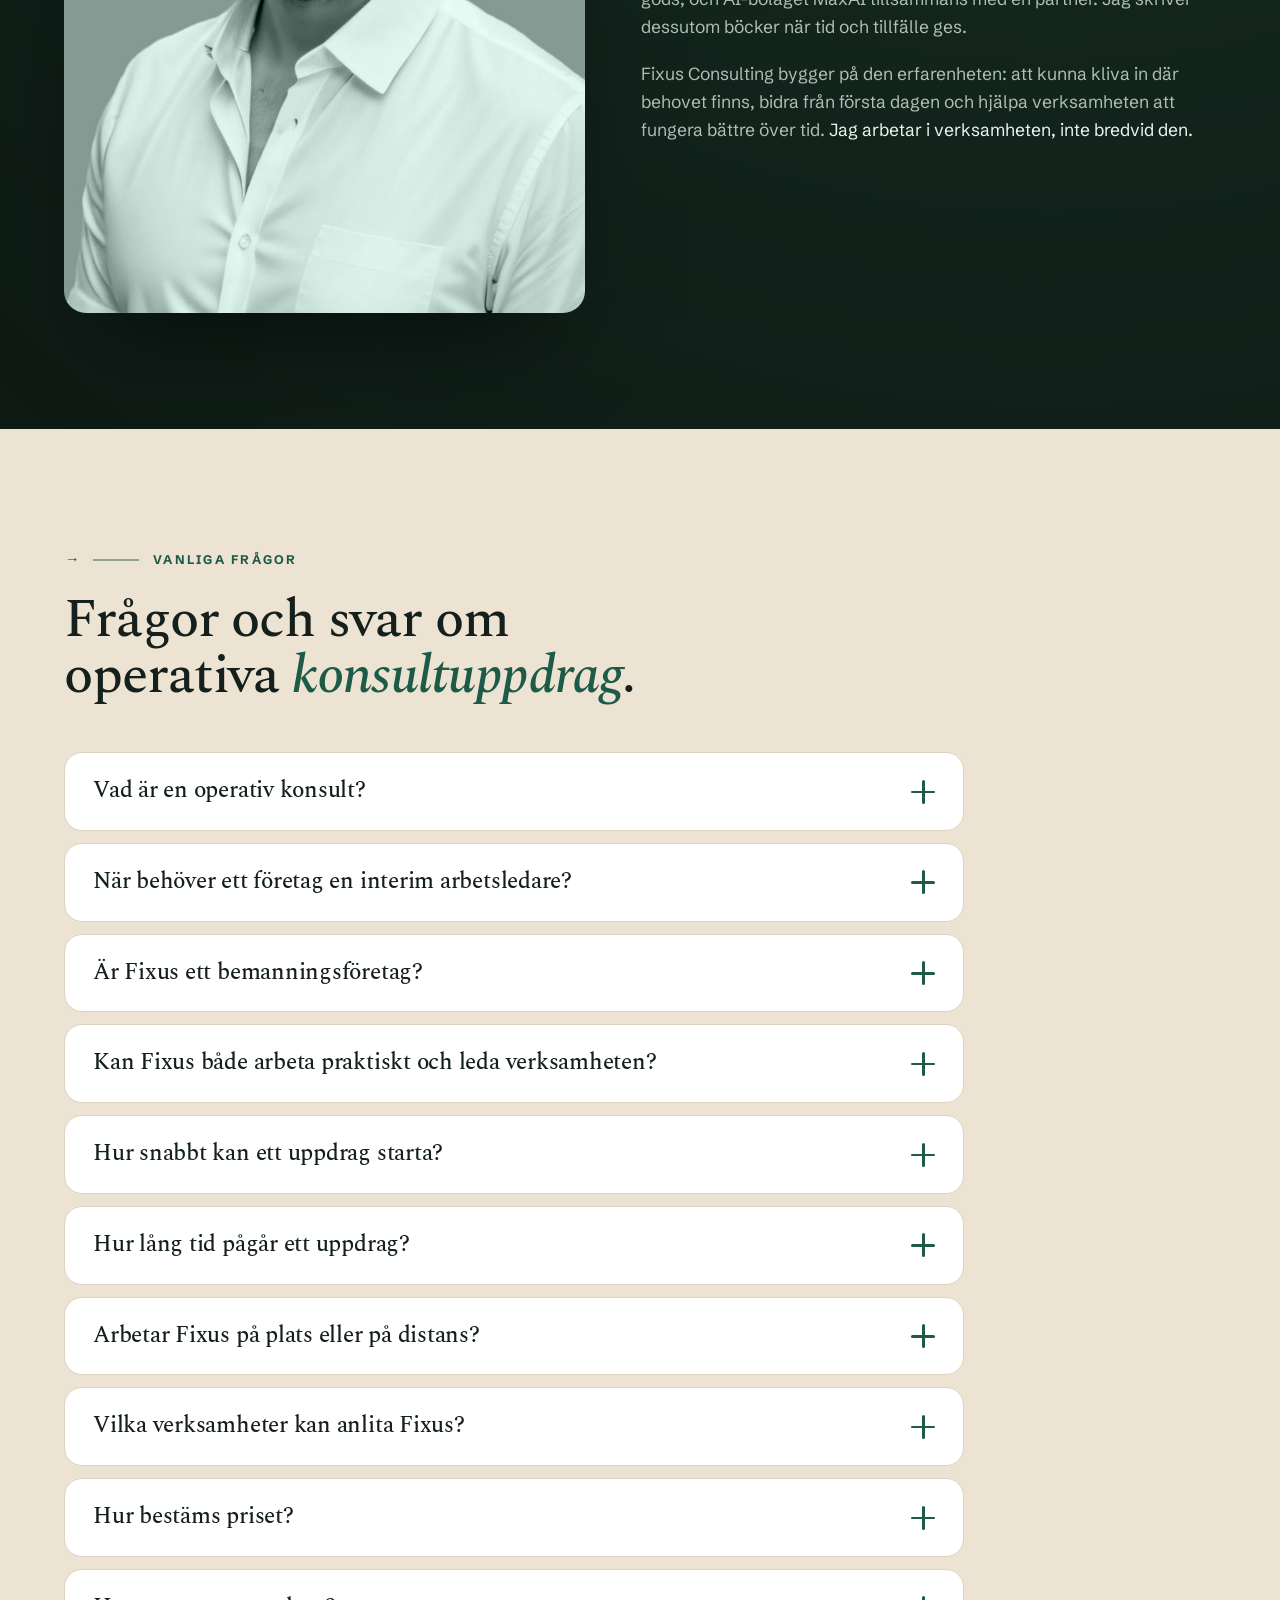
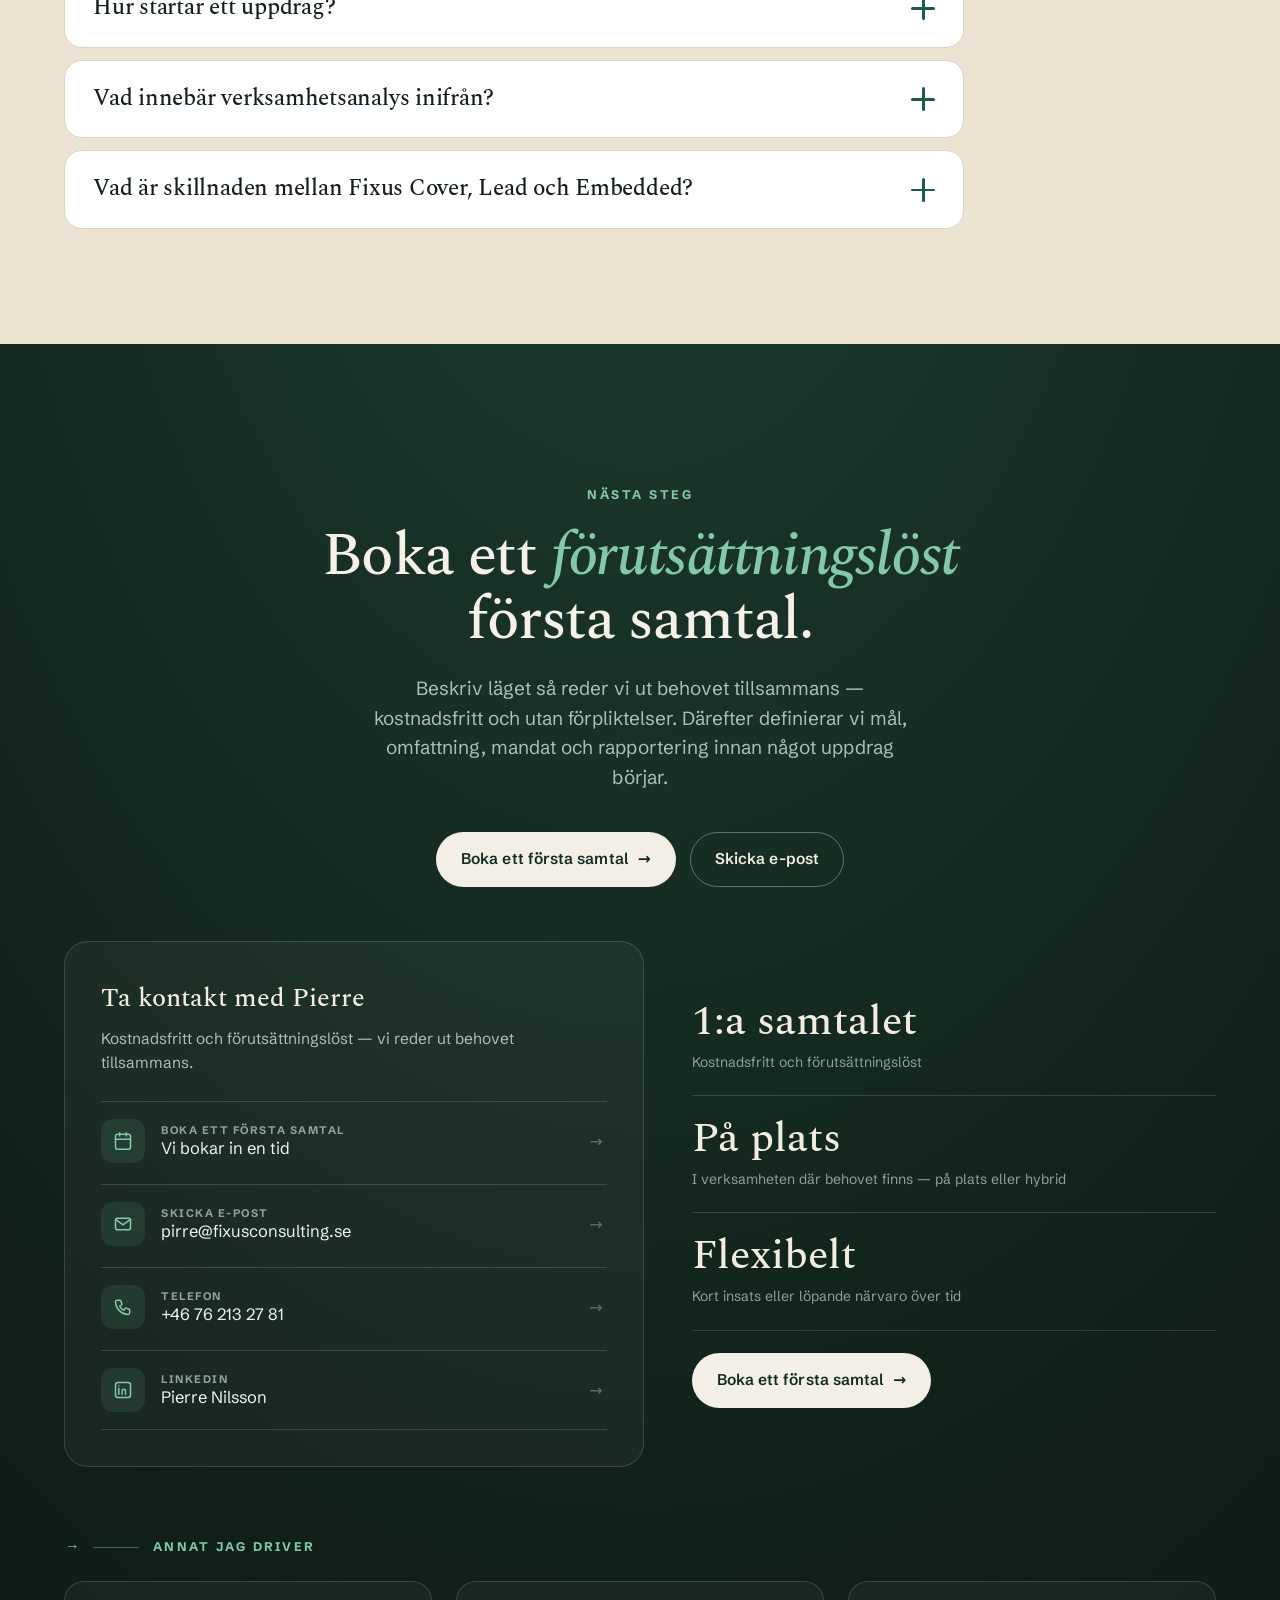
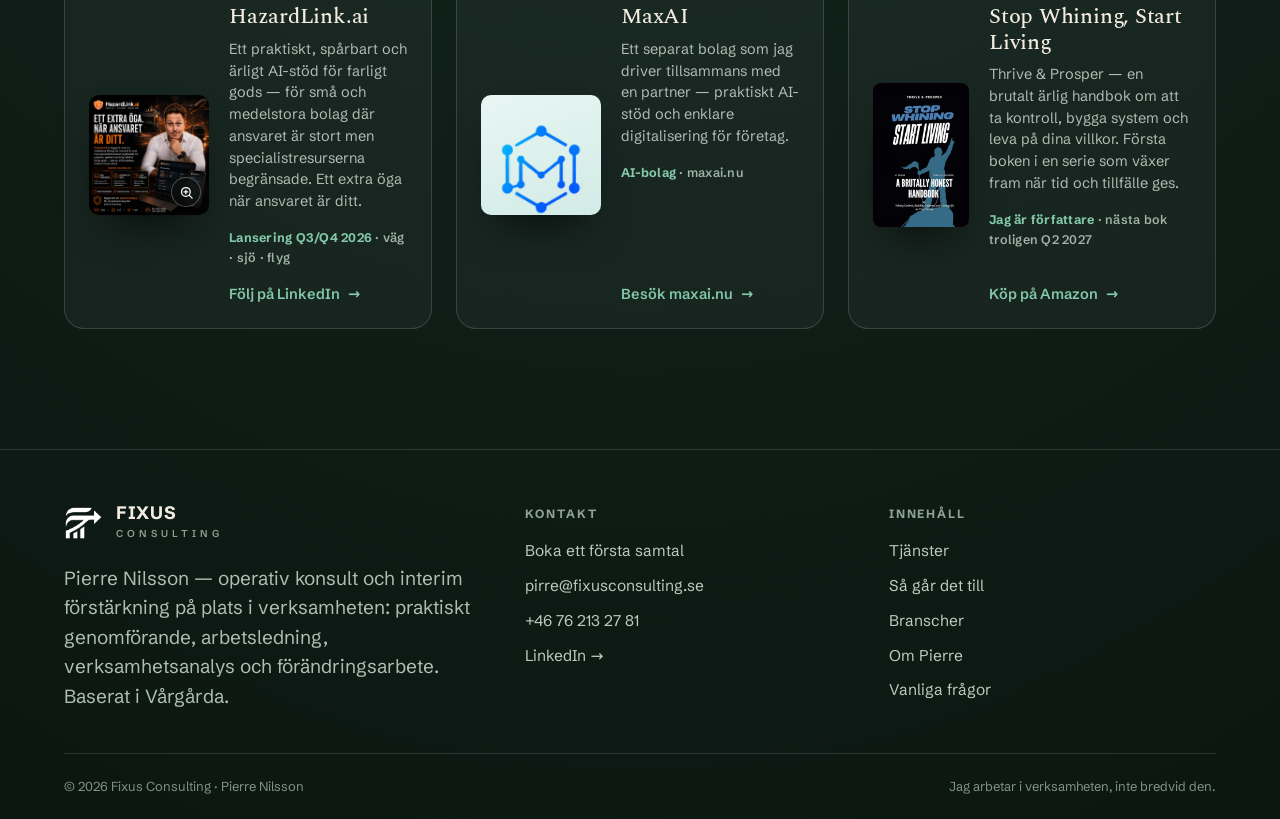
==== commit bccfca1c: "Reposition site as profile + catalogue: person-first hero, three customer-language entries - Hero: "" ====
--- a/index.html
+++ b/index.html
@@ -5,8 +5,8 @@
 <meta name="viewport" content="width=device-width, initial-scale=1" />
 <meta http-equiv="Content-Security-Policy" content="default-src 'self'; base-uri 'self'; object-src 'none'; img-src 'self' data:; font-src 'self'; style-src 'self' 'unsafe-inline'; script-src 'self' 'unsafe-inline'; connect-src 'self'; form-action 'self'" />
 <meta name="referrer" content="strict-origin-when-cross-origin" />
-<title>Operativ konsult och interim arbetsledning | Fixus Consulting</title>
-<meta name="description" content="Fixus hjälper företag med operativ förstärkning, interim arbetsledning, verksamhetsanalys och förbättringsarbete – på plats i verksamheten. Baserat i Vårgårda, uppdrag i Västra Götaland." />
+<title>Pierre Nilsson – operativ konsult | Fixus Consulting</title>
+<meta name="description" content="Tjugo år från golvet till ledningsrummet. Pierre Nilsson kliver in som förstärkning i driften, som interim arbetsledare eller driver förändringen i mål." />
 
 <!-- bas-URL: https://fixusconsulting.se/ (Strato-domänen pekar på GitHub Pages) -->
 <link rel="canonical" href="https://fixusconsulting.se/" />
@@ -21,13 +21,15 @@
 <meta property="og:locale" content="sv_SE" />
 <meta property="og:site_name" content="Fixus Consulting" />
 <meta property="og:url" content="https://fixusconsulting.se/" />
-<meta property="og:title" content="Operativ konsult och interim förstärkning | Fixus Consulting" />
-<meta property="og:description" content="Fixus går in i den dagliga verksamheten, avlastar nyckelpersoner, skapar struktur och driver förbättringar – från praktiskt genomförande till förändringsarbete." />
+<meta property="og:title" content="Pierre Nilsson – operativ konsult | Fixus Consulting" />
+<meta property="og:description" content="Tjugo år från golvet till ledningsrummet. Nu kliver jag in där ni behöver förstärkning – i driften, som arbetsledare eller för att driva en förändring i mål." />
 <meta property="og:image" content="https://fixusconsulting.se/assets/pierre.jpg" />
+<meta property="og:image:width" content="727" />
+<meta property="og:image:height" content="969" />
 <meta property="og:image:alt" content="Pierre Nilsson, operativ konsult – Fixus Consulting" />
 <meta name="twitter:card" content="summary_large_image" />
-<meta name="twitter:title" content="Operativ konsult och interim förstärkning | Fixus Consulting" />
-<meta name="twitter:description" content="Fixus går in i den dagliga verksamheten, avlastar nyckelpersoner, skapar struktur och driver förbättringar." />
+<meta name="twitter:title" content="Pierre Nilsson – operativ konsult | Fixus Consulting" />
+<meta name="twitter:description" content="Tjugo år från golvet till ledningsrummet. Nu kliver jag in där ni behöver förstärkning." />
 <meta name="twitter:image" content="https://fixusconsulting.se/assets/pierre.jpg" />
 
 <link rel="stylesheet" href="assets/fonts/fonts.css">
@@ -44,9 +46,11 @@
       "name": "Fixus Consulting",
       "url": "https://fixusconsulting.se/",
       "logo": "https://fixusconsulting.se/assets/fixus-mark.png",
+      "image": "https://fixusconsulting.se/assets/pierre.jpg",
+      "address": { "@type": "PostalAddress", "addressLocality": "Vårgårda", "addressRegion": "Västra Götaland", "addressCountry": "SE" },
       "email": "pirre@fixusconsulting.se",
       "telephone": "+46762132781",
-      "description": "Fixus Consulting är operativ konsult- och interimförstärkning som hjälper företag med praktiskt genomförande, arbetsledning, verksamhetsanalys och förbättringsarbete – på plats i verksamheten.",
+      "description": "Fixus Consulting är Pierre Nilssons konsultbolag: operativ konsult- och interimförstärkning på plats i verksamheten – praktiskt genomförande, arbetsledning, verksamhetsanalys och förbättringsarbete.",
       "founder": { "@id": "https://fixusconsulting.se/#pierre" },
       "areaServed": [
         { "@type": "AdministrativeArea", "name": "Västra Götaland" },
@@ -64,16 +68,27 @@
       "url": "https://fixusconsulting.se/",
       "name": "Fixus Consulting",
       "inLanguage": "sv-SE",
+      "dateModified": "2026-09-09",
       "publisher": { "@id": "https://fixusconsulting.se/#organization" }
     },
     {
       "@type": "Person",
       "@id": "https://fixusconsulting.se/#pierre",
       "name": "Pierre Nilsson",
-      "jobTitle": "Operativ konsult & verksamhetspartner",
+      "url": "https://fixusconsulting.se/#ompierre",
+      "image": "https://fixusconsulting.se/assets/pierre.jpg",
+      "jobTitle": "Operativ konsult",
+      "address": { "@type": "PostalAddress", "addressLocality": "Vårgårda", "addressRegion": "Västra Götaland", "addressCountry": "SE" },
+      "description": "Operativ konsult med tjugo års erfarenhet från verksamheter – på golvet, som arbetsledare och i styrelsearbete – inom industri, lager och logistik, handel, restaurang och fastighet.",
+      "knowsAbout": ["Interim arbetsledning", "Teamledning", "Verksamhetsanalys", "Förändringsledning", "Projektledning", "Processförbättring", "Arbetsmiljö", "Lager och logistik", "Industri och produktion", "Restaurang och kök", "Montering och hantverk", "Fastighetsdrift", "Digitalisering"],
       "worksFor": { "@id": "https://fixusconsulting.se/#organization" },
       "sameAs": ["https://www.linkedin.com/in/pierre-nilsson-657017162/"]
-    }
+    },
+    { "@type": "Service", "name": "Fixus Cover – Tillfällig operativ förstärkning", "url": "https://fixusconsulting.se/#nagon-saknas", "serviceType": "Operativ förstärkning", "provider": { "@id": "https://fixusconsulting.se/#organization" }, "areaServed": { "@type": "AdministrativeArea", "name": "Västra Götaland" }, "description": "För när någon saknas, arbetsbelastningen ökar eller verksamheten tillfälligt behöver mer kapacitet. Praktiskt arbete, driftstöd, uppföljning, leverantörskontakter och samordning på plats." },
+    { "@type": "Service", "name": "Fixus Lead – Teamledning och struktur", "url": "https://fixusconsulting.se/#nagon-saknas", "serviceType": "Interim arbetsledning", "provider": { "@id": "https://fixusconsulting.se/#organization" }, "areaServed": { "@type": "AdministrativeArea", "name": "Västra Götaland" }, "description": "För team som behöver en tillfällig samordnare, arbetsledare eller operativ ledningsresurs: daglig planering, prioritering, onboarding och koordinering mellan personal och ledning." },
+    { "@type": "Service", "name": "Fixus Insight – Verksamhetsanalys inifrån", "url": "https://fixusconsulting.se/#nagot-bromsar", "serviceType": "Verksamhetsanalys", "provider": { "@id": "https://fixusconsulting.se/#organization" }, "areaServed": { "@type": "AdministrativeArea", "name": "Västra Götaland" }, "description": "För ledningar som vill förstå vad som fungerar och vad som bromsar innan de bestämmer vad som ska förändras. Bilden byggs inifrån, genom faktiskt arbete i verksamheten och dialog med både golv och ledning – inte bara via intervjuer. Ger en helhetsbild av hur beslut, arbetsflöden och människor hänger ihop samt prioriterade nästa steg." },
+    { "@type": "Service", "name": "Fixus Improve – Genomförande av förbättringar", "url": "https://fixusconsulting.se/#drivas-i-mal", "serviceType": "Förändringsledning", "provider": { "@id": "https://fixusconsulting.se/#organization" }, "areaServed": { "@type": "AdministrativeArea", "name": "Västra Götaland" }, "description": "För verksamheter som vet vad som behöver förändras men saknar tid eller ansvarig person för genomförandet: projekt- och förändringsledning, processförbättring, nya rutiner och uppföljning av effekter." },
+    { "@type": "Service", "name": "Fixus Embedded – Interim verksamhetskapacitet", "url": "https://fixusconsulting.se/#nagon-saknas", "serviceType": "Interim verksamhetsledning", "provider": { "@id": "https://fixusconsulting.se/#organization" }, "areaServed": { "@type": "AdministrativeArea", "name": "Västra Götaland" }, "description": "För företag som behöver en person som under en avgränsad period kan ta ett större operativt ansvar: interim arbetsledning, operativ problemlösning, verksamhetsutveckling, ledningsstöd och dokumenterad överlämning." }
   ]
 }
 </script>
@@ -84,14 +99,16 @@
   "mainEntity": [
     { "@type": "Question", "name": "Vad är en operativ konsult?", "acceptedAnswer": { "@type": "Answer", "text": "En operativ konsult arbetar nära den dagliga verksamheten och hjälper inte bara till med analys och rekommendationer. Konsulten kan även genomföra arbetsuppgifter, samordna personal, skapa struktur och driva förbättringar inom ett definierat uppdrag." } },
     { "@type": "Question", "name": "När behöver ett företag en interim arbetsledare?", "acceptedAnswer": { "@type": "Answer", "text": "En interim arbetsledare kan behövas vid sjukskrivning, rekryteringsgap, arbetstoppar, omorganisation eller när ett team tillfälligt saknar tydlig ledning och samordning." } },
-    { "@type": "Question", "name": "Är Fixus ett bemanningsföretag?", "acceptedAnswer": { "@type": "Answer", "text": "Nej. Fixus genomför avgränsade konsult- och interimsuppdrag med överenskomna mål, arbetsuppgifter, mandat och ansvar. Uppdraget kan innehålla operativ förstärkning men är inte traditionell personaluthyrning." } },
+    { "@type": "Question", "name": "Är Fixus ett bemanningsföretag?", "acceptedAnswer": { "@type": "Answer", "text": "Nej. Jag genomför avgränsade konsult- och interimsuppdrag med överenskomna mål, arbetsuppgifter, mandat och ansvar. Uppdraget kan innehålla operativ förstärkning men är inte traditionell personaluthyrning." } },
     { "@type": "Question", "name": "Kan Fixus både arbeta praktiskt och leda verksamheten?", "acceptedAnswer": { "@type": "Answer", "text": "Ja. Uppdraget kan omfatta praktiskt genomförande, samordning, arbetsledning, analys och förbättringsarbete. Innehållet bestäms utifrån verksamhetens behov och det mandat som avtalas." } },
     { "@type": "Question", "name": "Hur snabbt kan ett uppdrag starta?", "acceptedAnswer": { "@type": "Answer", "text": "Starttid bestäms utifrån tillgänglighet och uppdragets förutsättningar. Mindre eller akuta uppdrag kan ofta bedömas snabbt efter ett första samtal." } },
     { "@type": "Question", "name": "Hur lång tid pågår ett uppdrag?", "acceptedAnswer": { "@type": "Answer", "text": "Ett uppdrag kan vara en kort insats under några dagar eller veckor, eller ett löpande interims- och förändringsuppdrag under en längre period." } },
     { "@type": "Question", "name": "Arbetar Fixus på plats eller på distans?", "acceptedAnswer": { "@type": "Answer", "text": "Operativa uppdrag genomförs huvudsakligen på plats i verksamheten. Planering, dokumentation, uppföljning och ledningsmöten kan även genomföras på distans." } },
-    { "@type": "Question", "name": "Vilka verksamheter kan anlita Fixus?", "acceptedAnswer": { "@type": "Answer", "text": "Fixus riktar sig främst till företag inom industri, produktion, lager, logistik, restaurang, handel, fastighet och annan operativ verksamhet. Uppdrag kan även omfatta projektledning, digitalisering och organisatoriska förbättringar." } },
+    { "@type": "Question", "name": "Vilka verksamheter kan anlita Fixus?", "acceptedAnswer": { "@type": "Answer", "text": "Främst företag inom industri, produktion, lager, logistik, restaurang, handel, fastighet och annan operativ verksamhet — ofta ägarledda företag och verksamhetschefer med 10–250 anställda. Uppdrag kan även omfatta projektledning, digitalisering och organisatoriska förbättringar." } },
     { "@type": "Question", "name": "Hur bestäms priset?", "acceptedAnswer": { "@type": "Answer", "text": "Priset bestäms utifrån uppdragets omfattning, ansvar, längd, tillgänglighetskrav och behov av fysisk närvaro. Första samtalet används för att avgränsa behovet innan ett upplägg lämnas." } },
-    { "@type": "Question", "name": "Hur startar ett uppdrag?", "acceptedAnswer": { "@type": "Answer", "text": "Det börjar med ett kostnadsfritt och förutsättningslöst samtal. Därefter dokumenteras mål, omfattning, tidsram, mandat, ansvar och rapportering innan uppdraget påbörjas." } }
+    { "@type": "Question", "name": "Hur startar ett uppdrag?", "acceptedAnswer": { "@type": "Answer", "text": "Det börjar med ett kostnadsfritt och förutsättningslöst samtal. Därefter dokumenteras mål, omfattning, tidsram, mandat, ansvar och rapportering innan uppdraget påbörjas." } },
+    { "@type": "Question", "name": "Vad innebär verksamhetsanalys inifrån?", "acceptedAnswer": { "@type": "Answer", "text": "Att jag under en avgränsad period arbetar med i den dagliga verksamheten, tillsammans med personalen, i stället för att bara intervjua. Det ger ledningen en helhetsbild av hur beslut, arbetsflöden och människor hänger ihop, vad som fungerar och vad som bromsar — samt prioriterade nästa steg. Upplägget heter Fixus Insight." } },
+    { "@type": "Question", "name": "Vad är skillnaden mellan Fixus Cover, Lead och Embedded?", "acceptedAnswer": { "@type": "Answer", "text": "Alla tre handlar om att jag kliver in när någon saknas eller inte räcker till — skillnaden är hur mycket ansvar jag tar och hur länge. Cover är en kortare insats där jag gör jobbet i driften. Lead innebär att jag leder och samordnar ett team. Embedded är en längre period där jag bär ett större operativt ansvar och stöttar ledningen, med dokumenterad överlämning när ni tar över igen." } }
   ]
 }
 </script>
@@ -113,7 +130,7 @@
       <a href="#ompierre">Om Pierre</a>
       <a href="#kontakt">Kontakt</a>
     </nav>
-    <span class="nav-cta-wrap"><a class="btn" href="https://calendar.google.com/calendar/u/0/appointments/schedules/REPLACE_WITH_YOUR_BOOKING_LINK" target="_blank" rel="noopener">Boka samtal</a></span>
+    <span class="nav-cta-wrap"><a class="btn" href="uppdragsbeskrivning.html" data-booking>Boka samtal</a></span>
     <button type="button" class="nav-toggle" aria-label="Öppna meny" aria-expanded="false" aria-controls="mobileMenu"><span></span><span></span><span></span></button>
   </div>
 </header>
@@ -124,7 +141,7 @@
   <a href="#branscher">Branscher</a>
   <a href="#ompierre">Om Pierre</a>
   <a href="#kontakt">Kontakt</a>
-  <a class="btn btn-solid" href="https://calendar.google.com/calendar/u/0/appointments/schedules/REPLACE_WITH_YOUR_BOOKING_LINK" target="_blank" rel="noopener">Boka ett första samtal →</a>
+  <a class="btn btn-solid" href="uppdragsbeskrivning.html" data-booking>Boka ett första samtal <span class="ar">→</span></a>
 </div>
 
 <main id="top">
@@ -139,168 +156,164 @@
     <div class="hero-grid">
       <div>
         <div class="status-pill reveal in"><span class="led"></span>Tillgänglig för nya uppdrag</div>
-        <div class="eyebrow reveal in">Operativ konsult och interim förstärkning</div>
-        <h1 class="reveal in d1">När verksamheten behöver någon som kan kliva in, förstå läget och <em>få saker gjorda</em></h1>
-        <p class="hero-lede reveal in d2">Fixus går in i den dagliga verksamheten, avlastar nyckelpersoner, skapar struktur och driver förbättringar. Från praktiskt genomförande och arbetsledning till verksamhetsanalys och förändringsarbete.</p>
+        <div class="eyebrow reveal in">Operativ konsult · interim arbetsledare</div>
+        <h1 class="reveal in d1">Tjugo år från golvet till ledningsrummet. Nu kliver jag in där ni behöver <em>förstärkning</em>.</h1>
+        <p class="hero-lede reveal in d2">Jag har stått på golvet, lett team och suttit i styrelse — i industri, lager, handel, restaurang och fastighet. Ni tar in mig som extra kapacitet i driften, som arbetsledare eller som den som driver en förbättring i mål — alltid i ett tydligt uppdrag med mål och mandat.</p>
         <div class="hero-ctas reveal in d3">
-          <a class="btn btn-light" href="https://calendar.google.com/calendar/u/0/appointments/schedules/REPLACE_WITH_YOUR_BOOKING_LINK" target="_blank" rel="noopener">Boka ett första samtal <span class="ar">→</span></a>
-          <a class="btn btn-onlight-ghost" href="#tjanster">Se hur Fixus kan hjälpa</a>
-        </div>
-        <div class="hero-meta reveal in d4">
-          <div class="m"><span class="mk"><i></i>Snabb start</span><b>Igång direkt</b><span class="md">Blir användbar i verksamheten utan en lång startsträcka.</span></div>
-          <div class="m"><span class="mk"><i></i>Praktiskt &amp; strategiskt</span><b>Golv <span class="arw">↔</span> ledning</b><span class="md">Kan arbeta både i driften och tillsammans med ledningen.</span></div>
-          <div class="m"><span class="mk"><i></i>Tydligt uppdrag</span><b>Mål &amp; mandat</b><span class="md">Mål, omfattning, mandat och ansvar definieras från början.</span></div>
-        </div>
+          <a class="btn btn-light" href="uppdragsbeskrivning.html" data-booking>Boka ett första samtal <span class="ar">→</span></a>
+          <a class="btn btn-onlight-ghost" href="#tjanster">Se hur jag kan hjälpa</a>
+        </div>
+        <dl class="hero-facts reveal in d4">
+          <div class="f"><dt>Erfarenhet</dt><dd><b>Tjugo år</b> i verkliga verksamheter</dd></div>
+          <div class="f"><dt>Miljöer</dt><dd>Industri, lager &amp; logistik, handel, restaurang, fastighet, hantverk</dd></div>
+          <div class="f"><dt>Roller</dt><dd>Arbetsledare, projektledare, huvudskyddsombud, styrelseledamot</dd></div>
+          <div class="f"><dt>Plats</dt><dd>Vårgårda — uppdrag i Alingsås, Borås, Göteborg och övriga Västra Götaland</dd></div>
+        </dl>
       </div>
       <div class="portrait reveal in d2">
         <img src="assets/pierre.jpg" width="800" height="1000" loading="eager" fetchpriority="high" decoding="async" alt="Pierre Nilsson, operativ konsult – Fixus Consulting" />
-        <div class="ptag"><b>Pierre Nilsson</b><span>Operativ konsult &amp; verksamhetspartner</span></div>
+        <div class="ptag"><b>Pierre Nilsson</b><span>Operativ konsult · Vårgårda</span></div>
       </div>
     </div>
     <div class="scrollcue" aria-hidden="true"><span class="dot"></span>Scrolla</div>
   </section>
 
-  <!-- ============ NÄR VERKSAMHETEN INTE KAN VÄNTA ============ -->
-  <section class="sec" id="nar" data-screen-label="När Fixus behövs">
+  <!-- ============ I VERKLIGHETEN (yrkeskarusell, visuellt bevis) ============ -->
+  <section class="sec" id="roller" data-screen-label="I verkligheten">
     <div class="wrap">
-      <div class="sec-head reveal">
-        <span class="idx"><span class="n">→</span><span class="ln"></span>När Fixus behövs</span>
-        <h2 class="title">När verksamheten inte kan <em>vänta</em>.</h2>
-        <p class="lede">Fixus kan tas in när verksamheten behöver mer kapacitet, tydligare ansvar eller någon som driver arbetet framåt. Uppdraget anpassas efter situationen och kan vara kort, löpande eller tidsbegränsat.</p>
-      </div>
-      <div class="value-list reveal d1" style="margin-top:46px">
-        <div class="vitem"><span class="vn">01</span><p>En chef, arbetsledare eller nyckelperson saknas.</p></div>
-        <div class="vitem"><span class="vn">02</span><p>Teamet behöver samordning, struktur eller tydligare prioriteringar.</p></div>
-        <div class="vitem"><span class="vn">03</span><p>Den dagliga driften tar all tid och förbättringsarbetet blir inte genomfört.</p></div>
-        <div class="vitem"><span class="vn">04</span><p>Ledningen behöver förstå vad som faktiskt bromsar verksamheten.</p></div>
-        <div class="vitem"><span class="vn">05</span><p>Ett förändringsprojekt behöver någon som tar ansvar hela vägen.</p></div>
-        <div class="vitem"><span class="vn">06</span><p>Verksamheten behöver tillfällig förstärkning utan en permanent rekrytering.</p></div>
-      </div>
-    </div>
-  </section>
-
-  <!-- ============ DE FEM ERBJUDANDENA ============ -->
+      <div class="roller-head reveal">
+        <div class="sec-head" style="margin:0">
+          <span class="idx"><span class="n">→</span><span class="ln"></span>I verkligheten</span>
+          <h2 class="title">Samma person, olika <em>miljöer</em>.</h2>
+          <p class="lede" style="margin-top:14px">Lagret, köket, fastigheten och mötesrummet — några av de miljöer jag arbetat i. Det är den erfarenheten ni anlitar.</p>
+        </div>
+        <div class="carousel-nav">
+          <button class="cbtn prev" type="button" aria-label="Föregående bilder"><svg viewBox="0 0 24 24" fill="none" stroke="currentColor" stroke-width="2" stroke-linecap="round" stroke-linejoin="round"><path d="M15 18l-6-6 6-6"/></svg></button>
+          <button class="cbtn next" type="button" aria-label="Nästa bilder"><svg viewBox="0 0 24 24" fill="none" stroke="currentColor" stroke-width="2" stroke-linecap="round" stroke-linejoin="round"><path d="M9 6l6 6-6 6"/></svg></button>
+        </div>
+      </div>
+      <div class="carousel at-start reveal d1">
+        <div class="carousel-track">
+          <figure class="yk-card"><img src="assets/yrken/lager.webp" width="760" height="608" loading="eager" decoding="async" alt="Pierre kör truck i ett lager" /><figcaption class="yk-cap"><span class="k">På golvet</span><span class="t">Lager &amp; logistik</span></figcaption></figure>
+          <figure class="yk-card"><img src="assets/yrken/ledning.webp" width="760" height="607" loading="eager" decoding="async" alt="Pierre i möte på kontoret" /><figcaption class="yk-cap"><span class="k">Strategi &amp; ledning</span><span class="t">Ledning</span></figcaption></figure>
+          <figure class="yk-card"><img src="assets/yrken/hantverk.webp" width="760" height="495" loading="eager" decoding="async" alt="Pierre i en hantverksmiljö med team" /><figcaption class="yk-cap"><span class="k">På golvet</span><span class="t">Hantverk</span></figcaption></figure>
+          <figure class="yk-card"><img src="assets/yrken/fastighet.webp" width="672" height="682" loading="eager" decoding="async" alt="Pierre vid fasadtvätt i Fixus-kläder" /><figcaption class="yk-cap"><span class="k">På golvet</span><span class="t">Fastighet &amp; drift</span></figcaption></figure>
+          <figure class="yk-card"><img src="assets/yrken/utveckling.webp" width="760" height="608" loading="eager" decoding="async" alt="Pierre presenterar verksamhetsutveckling" /><figcaption class="yk-cap"><span class="k">Utveckling</span><span class="t">Verksamhet</span></figcaption></figure>
+          <figure class="yk-card"><img src="assets/yrken/restaurang.webp" width="760" height="608" loading="eager" decoding="async" alt="Pierre serverar på restaurang" /><figcaption class="yk-cap"><span class="k">På golvet</span><span class="t">Restaurang</span></figcaption></figure>
+        </div>
+      </div>
+    </div>
+  </section>
+
+  <!-- ============ TJÄNSTER: TRE INGÅNGAR ============ -->
   <section class="sec" id="tjanster" style="background:var(--paper-2)" data-screen-label="Tjänster">
     <div class="wrap">
       <div class="sec-head reveal">
-        <span class="idx"><span class="n">→</span><span class="ln"></span>Tjänster</span>
-        <h2 class="title">Fem sätt att ta in <em>Fixus</em>.</h2>
-        <p class="lede">Behovet står först, produktnamnet i andra hand. Varje upplägg genomförs som ett definierat konsultuppdrag med tydliga mål, mandat och avgränsningar. Inga fasta priser — pris och upplägg sätts efter uppdragets ansvar, omfattning, längd och närvarobehov.</p>
-      </div>
-      <div class="pkg-grid reveal d1">
-
-        <div class="pkg">
-          <img class="pkg-bg" src="assets/yrken/lager.webp" alt="" aria-hidden="true" loading="lazy" decoding="async" />
-          <div class="pkg-top">
-            <h3 class="pname">Tillfällig operativ förstärkning</h3>
-            <span class="ptag2">Fixus Cover</span>
-          </div>
-          <p class="pfor">För när någon saknas, arbetsbelastningen ökar eller verksamheten tillfälligt behöver mer kapacitet.</p>
-          <ul class="plist">
-            <li><svg width="16" height="16" viewBox="0 0 24 24" fill="none" stroke="currentColor" stroke-width="2.4" stroke-linecap="round" stroke-linejoin="round"><path d="M20 6L9 17l-5-5"/></svg>Praktiskt arbete</li>
-            <li><svg width="16" height="16" viewBox="0 0 24 24" fill="none" stroke="currentColor" stroke-width="2.4" stroke-linecap="round" stroke-linejoin="round"><path d="M20 6L9 17l-5-5"/></svg>Driftstöd</li>
-            <li><svg width="16" height="16" viewBox="0 0 24 24" fill="none" stroke="currentColor" stroke-width="2.4" stroke-linecap="round" stroke-linejoin="round"><path d="M20 6L9 17l-5-5"/></svg>Tillsyn och uppföljning</li>
-            <li><svg width="16" height="16" viewBox="0 0 24 24" fill="none" stroke="currentColor" stroke-width="2.4" stroke-linecap="round" stroke-linejoin="round"><path d="M20 6L9 17l-5-5"/></svg>Leverantörskontakter</li>
-            <li><svg width="16" height="16" viewBox="0 0 24 24" fill="none" stroke="currentColor" stroke-width="2.4" stroke-linecap="round" stroke-linejoin="round"><path d="M20 6L9 17l-5-5"/></svg>Samordning</li>
-            <li><svg width="16" height="16" viewBox="0 0 24 24" fill="none" stroke="currentColor" stroke-width="2.4" stroke-linecap="round" stroke-linejoin="round"><path d="M20 6L9 17l-5-5"/></svg>Stöd till ordinarie personal</li>
-          </ul>
-          <p class="pfit"><b>Passar när</b>ni snabbt behöver en erfaren person som kan kliva in och göra jobbet — inte bara vikariera.</p>
-          <a class="btn btn-solid" href="https://calendar.google.com/calendar/u/0/appointments/schedules/REPLACE_WITH_YOUR_BOOKING_LINK" target="_blank" rel="noopener">Boka ett första samtal <span class="ar">→</span></a>
-        </div>
-
-        <div class="pkg">
-          <img class="pkg-bg" src="assets/yrken/hantverk.webp" alt="" aria-hidden="true" loading="lazy" decoding="async" />
-          <div class="pkg-top">
-            <h3 class="pname">Teamledning och struktur</h3>
-            <span class="ptag2">Fixus Lead</span>
-          </div>
-          <p class="pfor">För team som behöver en tillfällig samordnare, arbetsledare eller operativ ledningsresurs.</p>
-          <ul class="plist">
-            <li><svg width="16" height="16" viewBox="0 0 24 24" fill="none" stroke="currentColor" stroke-width="2.4" stroke-linecap="round" stroke-linejoin="round"><path d="M20 6L9 17l-5-5"/></svg>Daglig planering</li>
-            <li><svg width="16" height="16" viewBox="0 0 24 24" fill="none" stroke="currentColor" stroke-width="2.4" stroke-linecap="round" stroke-linejoin="round"><path d="M20 6L9 17l-5-5"/></svg>Prioritering och uppföljning</li>
-            <li><svg width="16" height="16" viewBox="0 0 24 24" fill="none" stroke="currentColor" stroke-width="2.4" stroke-linecap="round" stroke-linejoin="round"><path d="M20 6L9 17l-5-5"/></svg>Onboarding</li>
-            <li><svg width="16" height="16" viewBox="0 0 24 24" fill="none" stroke="currentColor" stroke-width="2.4" stroke-linecap="round" stroke-linejoin="round"><path d="M20 6L9 17l-5-5"/></svg>Ansvarsfördelning</li>
-            <li><svg width="16" height="16" viewBox="0 0 24 24" fill="none" stroke="currentColor" stroke-width="2.4" stroke-linecap="round" stroke-linejoin="round"><path d="M20 6L9 17l-5-5"/></svg>Koordinering mellan personal och ledning</li>
-            <li><svg width="16" height="16" viewBox="0 0 24 24" fill="none" stroke="currentColor" stroke-width="2.4" stroke-linecap="round" stroke-linejoin="round"><path d="M20 6L9 17l-5-5"/></svg>Förbättring av rutiner och informationsflöden</li>
-          </ul>
-          <p class="pfit"><b>Passar när</b>ni behöver ledarskap nära golvet, inte ännu en konsult på distans.</p>
-          <a class="btn btn-solid" href="https://calendar.google.com/calendar/u/0/appointments/schedules/REPLACE_WITH_YOUR_BOOKING_LINK" target="_blank" rel="noopener">Boka ett första samtal <span class="ar">→</span></a>
-        </div>
-
-        <div class="pkg">
-          <img class="pkg-bg" src="assets/yrken/ledning.webp" alt="" aria-hidden="true" loading="lazy" decoding="async" />
-          <div class="pkg-top">
-            <h3 class="pname">Verksamhetsanalys inifrån</h3>
-            <span class="ptag2">Fixus Insight</span>
-          </div>
-          <p class="pfor">För ledningar som vill förstå vad som fungerar, vad som bromsar och var riskerna finns — sett inifrån, inte bara via intervjuer.</p>
-          <ul class="plist">
-            <li><svg width="16" height="16" viewBox="0 0 24 24" fill="none" stroke="currentColor" stroke-width="2.4" stroke-linecap="round" stroke-linejoin="round"><path d="M20 6L9 17l-5-5"/></svg>Nulägesbild</li>
-            <li><svg width="16" height="16" viewBox="0 0 24 24" fill="none" stroke="currentColor" stroke-width="2.4" stroke-linecap="round" stroke-linejoin="round"><path d="M20 6L9 17l-5-5"/></svg>Riskbild</li>
-            <li><svg width="16" height="16" viewBox="0 0 24 24" fill="none" stroke="currentColor" stroke-width="2.4" stroke-linecap="round" stroke-linejoin="round"><path d="M20 6L9 17l-5-5"/></svg>Möjlighetsbild</li>
-            <li><svg width="16" height="16" viewBox="0 0 24 24" fill="none" stroke="currentColor" stroke-width="2.4" stroke-linecap="round" stroke-linejoin="round"><path d="M20 6L9 17l-5-5"/></svg>Identifierade flaskhalsar</li>
-            <li><svg width="16" height="16" viewBox="0 0 24 24" fill="none" stroke="currentColor" stroke-width="2.4" stroke-linecap="round" stroke-linejoin="round"><path d="M20 6L9 17l-5-5"/></svg>Konkreta rekommendationer</li>
-            <li><svg width="16" height="16" viewBox="0 0 24 24" fill="none" stroke="currentColor" stroke-width="2.4" stroke-linecap="round" stroke-linejoin="round"><path d="M20 6L9 17l-5-5"/></svg>Prioriterade nästa steg</li>
-          </ul>
-          <p class="pfit"><b>Passar när</b>ni anar att något bromsar, men inte riktigt var det sitter.</p>
-          <a class="btn btn-solid" href="https://calendar.google.com/calendar/u/0/appointments/schedules/REPLACE_WITH_YOUR_BOOKING_LINK" target="_blank" rel="noopener">Boka ett första samtal <span class="ar">→</span></a>
-        </div>
-
-        <div class="pkg">
-          <img class="pkg-bg" src="assets/yrken/fastighet.webp" alt="" aria-hidden="true" loading="lazy" decoding="async" />
-          <div class="pkg-top">
-            <h3 class="pname">Genomförande av förbättringar</h3>
-            <span class="ptag2">Fixus Improve</span>
-          </div>
-          <p class="pfor">För verksamheter som vet vad som behöver förändras men saknar tid eller ansvarig person för genomförandet.</p>
-          <ul class="plist">
-            <li><svg width="16" height="16" viewBox="0 0 24 24" fill="none" stroke="currentColor" stroke-width="2.4" stroke-linecap="round" stroke-linejoin="round"><path d="M20 6L9 17l-5-5"/></svg>Projektledning</li>
-            <li><svg width="16" height="16" viewBox="0 0 24 24" fill="none" stroke="currentColor" stroke-width="2.4" stroke-linecap="round" stroke-linejoin="round"><path d="M20 6L9 17l-5-5"/></svg>Förändringsledning</li>
-            <li><svg width="16" height="16" viewBox="0 0 24 24" fill="none" stroke="currentColor" stroke-width="2.4" stroke-linecap="round" stroke-linejoin="round"><path d="M20 6L9 17l-5-5"/></svg>Processförbättring</li>
-            <li><svg width="16" height="16" viewBox="0 0 24 24" fill="none" stroke="currentColor" stroke-width="2.4" stroke-linecap="round" stroke-linejoin="round"><path d="M20 6L9 17l-5-5"/></svg>Införande av nya rutiner</li>
-            <li><svg width="16" height="16" viewBox="0 0 24 24" fill="none" stroke="currentColor" stroke-width="2.4" stroke-linecap="round" stroke-linejoin="round"><path d="M20 6L9 17l-5-5"/></svg>Digitalisering och enklare automation</li>
-            <li><svg width="16" height="16" viewBox="0 0 24 24" fill="none" stroke="currentColor" stroke-width="2.4" stroke-linecap="round" stroke-linejoin="round"><path d="M20 6L9 17l-5-5"/></svg>Uppföljning av effekter</li>
-          </ul>
-          <p class="pfit"><b>Passar när</b>ni vet vad ni vill, men ingen internt hinner driva det.</p>
-          <a class="btn btn-solid" href="https://calendar.google.com/calendar/u/0/appointments/schedules/REPLACE_WITH_YOUR_BOOKING_LINK" target="_blank" rel="noopener">Boka ett första samtal <span class="ar">→</span></a>
-        </div>
-
-        <div class="pkg feat">
-          <img class="pkg-bg" src="assets/yrken/utveckling.webp" alt="" aria-hidden="true" loading="lazy" decoding="async" />
-          <div class="pkg-top">
-            <h3 class="pname">Interim verksamhetskapacitet</h3>
-            <span class="ptag2">Fixus Embedded</span>
-          </div>
-          <p class="pfor">För företag som behöver en person som under en avgränsad period kan ta ett större operativt ansvar.</p>
-          <ul class="plist">
-            <li><svg width="16" height="16" viewBox="0 0 24 24" fill="none" stroke="currentColor" stroke-width="2.4" stroke-linecap="round" stroke-linejoin="round"><path d="M20 6L9 17l-5-5"/></svg>Interim arbetsledning</li>
-            <li><svg width="16" height="16" viewBox="0 0 24 24" fill="none" stroke="currentColor" stroke-width="2.4" stroke-linecap="round" stroke-linejoin="round"><path d="M20 6L9 17l-5-5"/></svg>Operativ problemlösning</li>
-            <li><svg width="16" height="16" viewBox="0 0 24 24" fill="none" stroke="currentColor" stroke-width="2.4" stroke-linecap="round" stroke-linejoin="round"><path d="M20 6L9 17l-5-5"/></svg>Verksamhetsutveckling</li>
-            <li><svg width="16" height="16" viewBox="0 0 24 24" fill="none" stroke="currentColor" stroke-width="2.4" stroke-linecap="round" stroke-linejoin="round"><path d="M20 6L9 17l-5-5"/></svg>Förändringsledning</li>
-            <li><svg width="16" height="16" viewBox="0 0 24 24" fill="none" stroke="currentColor" stroke-width="2.4" stroke-linecap="round" stroke-linejoin="round"><path d="M20 6L9 17l-5-5"/></svg>Ledningsstöd</li>
-            <li><svg width="16" height="16" viewBox="0 0 24 24" fill="none" stroke="currentColor" stroke-width="2.4" stroke-linecap="round" stroke-linejoin="round"><path d="M20 6L9 17l-5-5"/></svg>Dokumenterad överlämning</li>
-          </ul>
-          <p class="pfit"><b>Passar när</b>ni behöver mer än en punktinsats och vill ha en person som bär ansvaret med er.</p>
-          <a class="btn btn-solid" href="https://calendar.google.com/calendar/u/0/appointments/schedules/REPLACE_WITH_YOUR_BOOKING_LINK" target="_blank" rel="noopener">Boka ett första samtal <span class="ar">→</span></a>
-        </div>
-
-        <div class="pkg">
-          <img class="pkg-bg" src="assets/yrken/uppdrag.webp" alt="" aria-hidden="true" loading="lazy" decoding="async" />
-          <div class="pkg-top">
-            <h3 class="pname">Beskriv ditt uppdrag</h3>
-            <span class="ptag2">Inför mötet</span>
-          </div>
-          <p class="pfor">Fyll i en kort uppdragsbeskrivning digitalt — kontaktuppgifter och vad du behöver hjälp med.</p>
-          <ul class="plist">
-            <li><svg width="16" height="16" viewBox="0 0 24 24" fill="none" stroke="currentColor" stroke-width="2.4" stroke-linecap="round" stroke-linejoin="round"><path d="M20 6L9 17l-5-5"/></svg>Kontaktuppgifter</li>
-            <li><svg width="16" height="16" viewBox="0 0 24 24" fill="none" stroke="currentColor" stroke-width="2.4" stroke-linecap="round" stroke-linejoin="round"><path d="M20 6L9 17l-5-5"/></svg>Nuläge och behov</li>
-            <li><svg width="16" height="16" viewBox="0 0 24 24" fill="none" stroke="currentColor" stroke-width="2.4" stroke-linecap="round" stroke-linejoin="round"><path d="M20 6L9 17l-5-5"/></svg>Omfattning och tidsram</li>
-            <li><svg width="16" height="16" viewBox="0 0 24 24" fill="none" stroke="currentColor" stroke-width="2.4" stroke-linecap="round" stroke-linejoin="round"><path d="M20 6L9 17l-5-5"/></svg>Var uppdraget sker</li>
-          </ul>
-          <p class="pfit"><b>Snabbare process</b>Tar någon minut — och ger underlag för en offert direkt.</p>
+        <span class="idx"><span class="n">→</span><span class="ln"></span>Tjänster — tre ingångar</span>
+        <h2 class="title">Vilken situation känner ni <em>igen</em>?</h2>
+        <p class="lede">Ni behöver inte veta vilken tjänst ni ska be om. Beskriv läget, så är det mitt jobb att föreslå upplägget. Här är de tre situationer jag går in i — vad jag gör i var och en, och vilket av mina fem upplägg som passar.</p>
+      </div>
+
+      <div class="entries reveal d1">
+
+        <article class="entry" id="nagon-saknas">
+          <img class="entry-bg" src="assets/yrken/lager.webp" alt="" aria-hidden="true" loading="lazy" decoding="async" />
+          <div class="entry-head">
+            <span class="entry-num">01</span>
+            <h3>Någon saknas eller räcker inte till</h3>
+            <div class="entry-fit">
+              <span class="entry-fit-k">Passar när</span>
+              <p><b>Fixus Cover:</b> ni snabbt behöver en erfaren person som kan kliva in och göra jobbet — inte bara vikariera.</p>
+              <p><b>Fixus Lead:</b> ni behöver ledarskap nära golvet, inte ännu en konsult på distans.</p>
+              <p><b>Fixus Embedded:</b> ni behöver mer än en punktinsats och vill ha en person som bär ansvaret med er.</p>
+            </div>
+          </div>
+          <div class="entry-body">
+            <p class="entry-lead">Jag kliver in och tar den roll som fattas — på golvet, som arbetsledare eller med ett större operativt ansvar under en avgränsad period.</p>
+            <ul class="entry-list">
+            <li><svg width="16" height="16" viewBox="0 0 24 24" fill="none" stroke="currentColor" stroke-width="2.4" stroke-linecap="round" stroke-linejoin="round"><path d="M20 6L9 17l-5-5"/></svg>Praktiskt arbete i driften från första dagen — lager, produktion, kök, fastighet eller montering</li>
+            <li><svg width="16" height="16" viewBox="0 0 24 24" fill="none" stroke="currentColor" stroke-width="2.4" stroke-linecap="round" stroke-linejoin="round"><path d="M20 6L9 17l-5-5"/></svg>Daglig planering, prioritering och ansvarsfördelning i teamet</li>
+            <li><svg width="16" height="16" viewBox="0 0 24 24" fill="none" stroke="currentColor" stroke-width="2.4" stroke-linecap="round" stroke-linejoin="round"><path d="M20 6L9 17l-5-5"/></svg>Introduktion av nya medarbetare och avlastning av ordinarie personal</li>
+            <li><svg width="16" height="16" viewBox="0 0 24 24" fill="none" stroke="currentColor" stroke-width="2.4" stroke-linecap="round" stroke-linejoin="round"><path d="M20 6L9 17l-5-5"/></svg>Samordning mellan personal, ledning och leverantörer</li>
+            <li><svg width="16" height="16" viewBox="0 0 24 24" fill="none" stroke="currentColor" stroke-width="2.4" stroke-linecap="round" stroke-linejoin="round"><path d="M20 6L9 17l-5-5"/></svg>Vid längre behov: interim arbetsledning, stöd till er ledning och en tydlig överlämning när ni tar över igen</li>
+            </ul>
+            <div class="entry-chips"><span class="entry-chips-k">Upplägg</span>
+              <span class="chip"><b>Fixus Cover</b>Tillfällig operativ förstärkning</span>
+              <span class="chip"><b>Fixus Lead</b>Teamledning och struktur</span>
+              <span class="chip"><b>Fixus Embedded</b>Interim verksamhetskapacitet</span>
+            </div>
+            <a class="btn btn-solid" href="uppdragsbeskrivning.html" data-booking>Boka ett första samtal <span class="ar">→</span></a>
+          </div>
+        </article>
+
+        <article class="entry" id="drivas-i-mal">
+          <img class="entry-bg" src="assets/yrken/utveckling.webp" alt="" aria-hidden="true" loading="lazy" decoding="async" />
+          <div class="entry-head">
+            <span class="entry-num">02</span>
+            <h3>Något ska drivas i mål</h3>
+            <div class="entry-fit">
+              <span class="entry-fit-k">Passar när</span>
+              <p>ni vet vad ni vill, men ingen internt hinner driva det.</p>
+              <p>Eller när ett förändringsprojekt — nytt system, nya rutiner, en omorganisation eller en flytt — behöver någon som tar ansvar hela vägen.</p>
+            </div>
+          </div>
+          <div class="entry-body">
+            <p class="entry-lead">Jag tar ansvar för genomförandet — från beslut till ny vardag — så att förbättringen blir gjord och inte bara planerad.</p>
+            <ul class="entry-list">
+            <li><svg width="16" height="16" viewBox="0 0 24 24" fill="none" stroke="currentColor" stroke-width="2.4" stroke-linecap="round" stroke-linejoin="round"><path d="M20 6L9 17l-5-5"/></svg>Projekt- och förändringsledning med plan, tidsram och en person som är ansvarig för att det blir klart</li>
+            <li><svg width="16" height="16" viewBox="0 0 24 24" fill="none" stroke="currentColor" stroke-width="2.4" stroke-linecap="round" stroke-linejoin="round"><path d="M20 6L9 17l-5-5"/></svg>Processförbättring och nya rutiner som införs tillsammans med dem som ska använda dem</li>
+            <li><svg width="16" height="16" viewBox="0 0 24 24" fill="none" stroke="currentColor" stroke-width="2.4" stroke-linecap="round" stroke-linejoin="round"><path d="M20 6L9 17l-5-5"/></svg>Enklare digitalisering och automation av det som i dag görs för hand</li>
+            <li><svg width="16" height="16" viewBox="0 0 24 24" fill="none" stroke="currentColor" stroke-width="2.4" stroke-linecap="round" stroke-linejoin="round"><path d="M20 6L9 17l-5-5"/></svg>Förankring hos personalen så att det nya håller när jag har lämnat</li>
+            <li><svg width="16" height="16" viewBox="0 0 24 24" fill="none" stroke="currentColor" stroke-width="2.4" stroke-linecap="round" stroke-linejoin="round"><path d="M20 6L9 17l-5-5"/></svg>Uppföljning av effekterna mot de mål vi satte från början</li>
+            </ul>
+            <div class="entry-chips"><span class="entry-chips-k">Upplägg</span>
+              <span class="chip"><b>Fixus Improve</b>Genomförande av förbättringar</span>
+            </div>
+            <a class="btn btn-solid" href="uppdragsbeskrivning.html" data-booking>Boka ett första samtal <span class="ar">→</span></a>
+          </div>
+        </article>
+
+        <article class="entry" id="nagot-bromsar">
+          <img class="entry-bg" src="assets/yrken/ledning.webp" alt="" aria-hidden="true" loading="lazy" decoding="async" />
+          <div class="entry-head">
+            <span class="entry-num">03</span>
+            <h3>Något bromsar, men vi vet inte var</h3>
+            <div class="entry-fit">
+              <span class="entry-fit-k">Passar när</span>
+              <p>ni anar att något bromsar, men inte riktigt var det sitter.</p>
+              <p>Och ni vill förstå läget innan ni bestämmer vad som ska förändras.</p>
+            </div>
+          </div>
+          <div class="entry-body">
+            <p class="entry-lead">Jag arbetar en period i verksamheten, tillsammans med dem som driver den varje dag, och ger er en helhetsbild av hur arbetet faktiskt hänger ihop — och vad som är klokast att göra först.</p>
+            <ul class="entry-list">
+            <li><svg width="16" height="16" viewBox="0 0 24 24" fill="none" stroke="currentColor" stroke-width="2.4" stroke-linecap="round" stroke-linejoin="round"><path d="M20 6L9 17l-5-5"/></svg>Bilden byggs inifrån, genom att jag arbetar med i vardagen — inte bara genom intervjuer</li>
+            <li><svg width="16" height="16" viewBox="0 0 24 24" fill="none" stroke="currentColor" stroke-width="2.4" stroke-linecap="round" stroke-linejoin="round"><path d="M20 6L9 17l-5-5"/></svg>Dialog med både golv och ledning, med förtroende åt båda håll</li>
+            <li><svg width="16" height="16" viewBox="0 0 24 24" fill="none" stroke="currentColor" stroke-width="2.4" stroke-linecap="round" stroke-linejoin="round"><path d="M20 6L9 17l-5-5"/></svg>En helhetsbild av hur beslut, arbetsflöden och människor hänger ihop</li>
+            <li><svg width="16" height="16" viewBox="0 0 24 24" fill="none" stroke="currentColor" stroke-width="2.4" stroke-linecap="round" stroke-linejoin="round"><path d="M20 6L9 17l-5-5"/></svg>Vad som fungerar och är värt att bygga vidare på — inte bara vad som skaver</li>
+            <li><svg width="16" height="16" viewBox="0 0 24 24" fill="none" stroke="currentColor" stroke-width="2.4" stroke-linecap="round" stroke-linejoin="round"><path d="M20 6L9 17l-5-5"/></svg>Prioriterade nästa steg som ni kan börja med direkt, med eller utan mig</li>
+            </ul>
+            <div class="entry-chips"><span class="entry-chips-k">Upplägg</span>
+              <span class="chip"><b>Fixus Insight</b>Verksamhetsanalys inifrån</span>
+            </div>
+            <a class="btn btn-solid" href="uppdragsbeskrivning.html" data-booking>Boka ett första samtal <span class="ar">→</span></a>
+          </div>
+        </article>
+
+      </div>
+
+      <p class="entry-note reveal d2">Varje uppdrag genomförs som ett definierat konsultuppdrag med tydliga mål, mandat och avgränsningar — inte som personaluthyrning. Inga fasta priser: upplägg och pris sätts efter ansvar, omfattning, längd och närvarobehov.</p>
+
+      <div class="entry-open reveal d2">
+        <div>
+          <span class="idx"><span class="n">→</span><span class="ln"></span>Inför mötet</span>
+          <h3>Osäker på vilken ingång? Beskriv läget.</h3>
+          <p>Det är inte ert jobb att välja rätt tjänst. Beskriv läget som det är, så föreslår jag ett upplägg — kostnadsfritt och utan förpliktelser.</p>
+        </div>
+        <div class="entry-open-cta">
           <a class="btn btn-solid" href="uppdragsbeskrivning.html" style="background:var(--mint);color:var(--green-d)">Fyll i uppdragsbeskrivning <span class="ar">→</span></a>
-        </div>
-
+          <a class="ac-link" href="mailto:pirre@fixusconsulting.se">eller mejla pirre@fixusconsulting.se</a>
+        </div>
       </div>
     </div>
   </section>
@@ -331,11 +344,11 @@
           </article>
           <article class="pstep" data-label="Omfattning och mandat">
             <div class="ps-h"><span class="ps-n">02</span><h3>Omfattning och mandat</h3></div>
-            <p>Vi bestämmer vilka arbetsuppgifter som ingår, vilka beslut Fixus får fatta och vad som kräver kundens godkännande.</p>
+            <p>Vi bestämmer vilka arbetsuppgifter som ingår, vilka beslut jag får fatta och vad som kräver ert godkännande.</p>
           </article>
           <article class="pstep" data-label="Genomförande och uppföljning">
             <div class="ps-h"><span class="ps-n">03</span><h3>Genomförande och uppföljning</h3></div>
-            <p>Fixus arbetar i verksamheten, följer upp utvecklingen och rapporterar observationer, avvikelser och resultat.</p>
+            <p>Jag arbetar i verksamheten, följer upp hur det går och stämmer av läge och resultat med er löpande — i den form vi kommit överens om.</p>
           </article>
           <article class="pstep" data-label="Överlämning och nästa steg">
             <div class="ps-h"><span class="ps-n">04</span><h3>Överlämning och nästa steg</h3></div>
@@ -344,7 +357,7 @@
         </div>
       </div>
       <div class="reveal" style="margin-top:44px">
-        <a class="btn btn-solid" href="https://calendar.google.com/calendar/u/0/appointments/schedules/REPLACE_WITH_YOUR_BOOKING_LINK" target="_blank" rel="noopener">Boka ett första samtal <span class="ar">→</span></a>
+        <a class="btn btn-solid" href="uppdragsbeskrivning.html" data-booking>Boka ett första samtal <span class="ar">→</span></a>
       </div>
     </div>
   </section>
@@ -360,18 +373,17 @@
       <div class="assign-grid reveal d1">
         <article class="acard"><h3>Industri och produktion</h3><p>Drift, flöden och bemanning där produktionen måste rulla.</p></article>
         <article class="acard"><h3>Lager, terminal och logistik</h3><p>Godsflöden, plock, truck och samordning i högt tempo.</p></article>
-        <article class="acard"><h3>Fastighet och drift</h3><p>Skötsel, underhåll och tillsyn som måste fungera varje dag.</p></article>
+        <article class="acard"><h3>Fastighet och drift</h3><p>Skötsel, underhåll och rondering som måste fungera varje dag.</p></article>
         <article class="acard"><h3>Handel och sälj</h3><p>Butik, försäljning, varuflöden och rutiner nära kunden.</p></article>
+        <article class="acard"><h3>Restaurang och kök</h3><p>Service, kök och rutiner när det är fullt tryck.</p></article>
+        <article class="acard"><h3>Montering och hantverk</h3><p>Praktiskt arbete, samordning och ordning på plats.</p></article>
         <article class="acard"><h3>Projekt- och förändringsarbete</h3><p>Driva projekt och förändring hela vägen i mål.</p></article>
-        <article class="acard maxai"><img class="maxai-bg" src="assets/maxai-mark.webp" alt="" aria-hidden="true" loading="lazy" decoding="async" /><h3>Digitalisering, IT och AI-stöd</h3><p>Enklare digitalisering, nya rutiner och praktiskt AI-stöd — fördjupat i <strong>MaxAI</strong>, ett separat bolag som jag och min partner driver.</p>
-          <div class="ac-links">
-            <a class="ac-btn" href="https://maxai.nu/" target="_blank" rel="noopener">Besök maxai.nu <span class="ar">→</span></a>
-            <a class="ac-link" href="https://www.linkedin.com/company/maxainu" target="_blank" rel="noopener">LinkedIn</a>
-            <a class="ac-link" href="mailto:pierre@maxai.nu">E-post</a>
-          </div>
-        </article>
-      </div>
-      <p class="lede reveal d2" style="margin-top:34px;max-width:760px">Fixus är baserat i <strong>Vårgårda</strong> och tar uppdrag i Alingsås, Borås, Göteborg och övriga Västra Götaland — samt andra orter efter överenskommelse.</p>
+        <article class="acard"><h3>Digitalisering, IT och AI-stöd</h3><p>Enklare digitalisering, nya rutiner och praktiskt AI-stöd som personalen faktiskt använder.</p></article>
+      </div>
+      <div class="reveal d2" style="margin-top:38px;max-width:760px">
+        <p class="lede" style="margin-top:0"><strong>För vem?</strong> Ägarledda företag och verksamhetschefer, ofta med 10–250 anställda — verksamheter där en erfaren person till i vardagen gör skillnad.</p>
+        <p class="lede" style="margin-top:14px"><strong>Var?</strong> Jag utgår från <strong>Vårgårda</strong> och tar uppdrag i Alingsås, Borås, Göteborg och övriga Västra Götaland — samt andra orter efter överenskommelse.</p>
+      </div>
     </div>
   </section>
 
@@ -387,36 +399,10 @@
           <img src="assets/pierre.jpg" width="800" height="960" loading="lazy" decoding="async" alt="Pierre Nilsson, grundare av Fixus Consulting" />
         </div>
         <div class="role-body reveal d2">
-          <p>Jag är en operativ konsult som trivs bäst mitt i verksamheten — där besluten möter vardagen. Genom åren har jag arbetat inom industri, lager och logistik, handel, restaurang, fastighet, räddningstjänst, projektledning och IT: praktiskt på golvet, som arbetsledare och i styrelse- och förändringsarbete.</p>
+          <p>Jag är en operativ konsult som trivs bäst mitt i verksamheten — där besluten möter vardagen. Genom åren har jag arbetat inom industri, lager och logistik, handel, restaurang, fastighet, projektledning och IT: praktiskt på golvet, som arbetsledare och i styrelse- och förändringsarbete.</p>
           <p>Det har lärt mig att snabbt läsa in en ny miljö, bygga förtroende mellan golv och ledning och se hur beslut, arbetsflöden och människor hänger ihop. <span class="hl">Jag förstår läget först — sedan får jag saker gjorda.</span></p>
           <p>Jag har aldrig valt den raka vägen — jag har bytt bransch av <span class="hl">nyfikenhet, inte av tvång, utan för utvecklingens skull</span>. Samma nyfikenhet gör att jag bygger eget: HazardLink, ett AI-stöd för farligt gods, och AI-bolaget MaxAI tillsammans med en partner. Jag skriver dessutom böcker när tid och tillfälle ges.</p>
           <p>Fixus Consulting bygger på den erfarenheten: att kunna kliva in där behovet finns, bidra från första dagen och hjälpa verksamheten att fungera bättre över tid. <span class="hl">Jag arbetar i verksamheten, inte bredvid den.</span></p>
-        </div>
-      </div>
-    </div>
-  </section>
-
-  <!-- ============ YRKESKARUSELL (visuellt bevis) ============ -->
-  <section class="sec" id="roller" data-screen-label="I verkligheten">
-    <div class="wrap">
-      <div class="roller-head reveal">
-        <div class="sec-head" style="margin:0">
-          <span class="idx"><span class="n">→</span><span class="ln"></span>Samma person · många miljöer</span>
-          <h2 class="title">Från golvet till <em>ledningsrummet</em>.</h2>
-        </div>
-        <div class="carousel-nav">
-          <button class="cbtn prev" type="button" aria-label="Föregående bilder"><svg viewBox="0 0 24 24" fill="none" stroke="currentColor" stroke-width="2" stroke-linecap="round" stroke-linejoin="round"><path d="M15 18l-6-6 6-6"/></svg></button>
-          <button class="cbtn next" type="button" aria-label="Nästa bilder"><svg viewBox="0 0 24 24" fill="none" stroke="currentColor" stroke-width="2" stroke-linecap="round" stroke-linejoin="round"><path d="M9 6l6 6-6 6"/></svg></button>
-        </div>
-      </div>
-      <div class="carousel at-start reveal d1">
-        <div class="carousel-track">
-          <figure class="yk-card"><img src="assets/yrken/lager.webp" width="760" height="608" loading="lazy" decoding="async" alt="Pierre kör truck i ett lager" /><figcaption class="yk-cap"><span class="k">På golvet</span><span class="t">Lager &amp; logistik</span></figcaption></figure>
-          <figure class="yk-card"><img src="assets/yrken/ledning.webp" width="760" height="607" loading="lazy" decoding="async" alt="Pierre i möte på kontoret" /><figcaption class="yk-cap"><span class="k">Strategi &amp; ledning</span><span class="t">Ledning</span></figcaption></figure>
-          <figure class="yk-card"><img src="assets/yrken/hantverk.webp" width="760" height="495" loading="lazy" decoding="async" alt="Pierre i en hantverksmiljö med team" /><figcaption class="yk-cap"><span class="k">På golvet</span><span class="t">Hantverk</span></figcaption></figure>
-          <figure class="yk-card"><img src="assets/yrken/fastighet.webp" width="672" height="682" loading="lazy" decoding="async" alt="Pierre vid fasadtvätt i Fixus-kläder" /><figcaption class="yk-cap"><span class="k">På golvet</span><span class="t">Fastighet &amp; drift</span></figcaption></figure>
-          <figure class="yk-card"><img src="assets/yrken/utveckling.webp" width="760" height="608" loading="lazy" decoding="async" alt="Pierre presenterar verksamhetsutveckling" /><figcaption class="yk-cap"><span class="k">Utveckling</span><span class="t">Verksamhet</span></figcaption></figure>
-          <figure class="yk-card"><img src="assets/yrken/restaurang.webp" width="760" height="608" loading="lazy" decoding="async" alt="Pierre serverar på restaurang" /><figcaption class="yk-cap"><span class="k">På golvet</span><span class="t">Restaurang</span></figcaption></figure>
         </div>
       </div>
     </div>
@@ -440,7 +426,7 @@
         </details>
         <details class="faq-item reveal">
           <summary>Är Fixus ett bemanningsföretag?<span class="fq-i" aria-hidden="true"></span></summary>
-          <div class="faq-a">Nej. Fixus genomför avgränsade konsult- och interimsuppdrag med överenskomna mål, arbetsuppgifter, mandat och ansvar. Uppdraget kan innehålla operativ förstärkning men är inte traditionell personaluthyrning.</div>
+          <div class="faq-a">Nej. Jag genomför avgränsade konsult- och interimsuppdrag med överenskomna mål, arbetsuppgifter, mandat och ansvar. Uppdraget kan innehålla operativ förstärkning men är inte traditionell personaluthyrning.</div>
         </details>
         <details class="faq-item reveal">
           <summary>Kan Fixus både arbeta praktiskt och leda verksamheten?<span class="fq-i" aria-hidden="true"></span></summary>
@@ -460,7 +446,7 @@
         </details>
         <details class="faq-item reveal">
           <summary>Vilka verksamheter kan anlita Fixus?<span class="fq-i" aria-hidden="true"></span></summary>
-          <div class="faq-a">Fixus riktar sig främst till företag inom industri, produktion, lager, logistik, restaurang, handel, fastighet och annan operativ verksamhet. Uppdrag kan även omfatta projektledning, digitalisering och organisatoriska förbättringar.</div>
+          <div class="faq-a">Främst företag inom industri, produktion, lager, logistik, restaurang, handel, fastighet och annan operativ verksamhet — ofta ägarledda företag och verksamhetschefer med 10–250 anställda. Uppdrag kan även omfatta projektledning, digitalisering och organisatoriska förbättringar.</div>
         </details>
         <details class="faq-item reveal">
           <summary>Hur bestäms priset?<span class="fq-i" aria-hidden="true"></span></summary>
@@ -469,6 +455,14 @@
         <details class="faq-item reveal">
           <summary>Hur startar ett uppdrag?<span class="fq-i" aria-hidden="true"></span></summary>
           <div class="faq-a">Det börjar med ett kostnadsfritt och förutsättningslöst samtal. Därefter dokumenteras mål, omfattning, tidsram, mandat, ansvar och rapportering innan uppdraget påbörjas.</div>
+        </details>
+        <details class="faq-item reveal">
+          <summary>Vad innebär verksamhetsanalys inifrån?<span class="fq-i" aria-hidden="true"></span></summary>
+          <div class="faq-a">Att jag under en avgränsad period arbetar med i den dagliga verksamheten, tillsammans med personalen, i stället för att bara intervjua. Det ger ledningen en helhetsbild av hur beslut, arbetsflöden och människor hänger ihop, vad som fungerar och vad som bromsar — samt prioriterade nästa steg. Upplägget heter Fixus Insight.</div>
+        </details>
+        <details class="faq-item reveal">
+          <summary>Vad är skillnaden mellan Fixus Cover, Lead och Embedded?<span class="fq-i" aria-hidden="true"></span></summary>
+          <div class="faq-a">Alla tre handlar om att jag kliver in när någon saknas eller inte räcker till — skillnaden är hur mycket ansvar jag tar och hur länge. Cover är en kortare insats där jag gör jobbet i driften. Lead innebär att jag leder och samordnar ett team. Embedded är en längre period där jag bär ett större operativt ansvar och stöttar ledningen, med dokumenterad överlämning när ni tar över igen.</div>
         </details>
       </div>
     </div>
@@ -481,7 +475,7 @@
       <h2>Boka ett <em>förutsättningslöst</em> första samtal.</h2>
       <p>Beskriv läget så reder vi ut behovet tillsammans — kostnadsfritt och utan förpliktelser. Därefter definierar vi mål, omfattning, mandat och rapportering innan något uppdrag börjar.</p>
       <div class="closing-ctas">
-        <a class="btn btn-light" href="https://calendar.google.com/calendar/u/0/appointments/schedules/REPLACE_WITH_YOUR_BOOKING_LINK" target="_blank" rel="noopener">Boka ett första samtal <span class="ar">→</span></a>
+        <a class="btn btn-light" href="uppdragsbeskrivning.html" data-booking>Boka ett första samtal <span class="ar">→</span></a>
         <a class="btn btn-onlight-ghost" href="mailto:pirre@fixusconsulting.se">Skicka e-post</a>
       </div>
     </div>
@@ -492,7 +486,7 @@
           <h3>Ta kontakt med Pierre</h3>
           <p class="csub">Kostnadsfritt och förutsättningslöst — vi reder ut behovet tillsammans.</p>
           <div class="contact-rows">
-            <a class="crow2" href="https://calendar.google.com/calendar/u/0/appointments/schedules/REPLACE_WITH_YOUR_BOOKING_LINK" target="_blank" rel="noopener">
+            <a class="crow2" href="uppdragsbeskrivning.html" data-booking>
               <span class="ci"><svg width="20" height="20" viewBox="0 0 24 24" fill="none" stroke="currentColor" stroke-width="1.8" stroke-linecap="round" stroke-linejoin="round"><rect x="3" y="4" width="18" height="18" rx="2.5"/><path d="M16 2v4M8 2v4M3 10h18"/></svg></span>
               <span class="cinfo"><span class="ck">Boka ett första samtal</span><span class="cv">Vi bokar in en tid</span></span>
             </a>
@@ -517,23 +511,14 @@
           <div class="cm-divider"></div>
           <div class="cm-stat"><b>Flexibelt</b><span>Kort insats eller löpande närvaro över tid</span></div>
           <div class="cm-divider"></div>
-          <a class="btn btn-light" href="https://calendar.google.com/calendar/u/0/appointments/schedules/REPLACE_WITH_YOUR_BOOKING_LINK" target="_blank" rel="noopener" style="align-self:flex-start">Boka ett första samtal <span class="ar">→</span></a>
+          <a class="btn btn-light" href="uppdragsbeskrivning.html" data-booking style="align-self:flex-start">Boka ett första samtal <span class="ar">→</span></a>
         </div>
       </div>
     </div>
 
     <!-- ============ BOK ============ -->
-    <div class="wrap book-band reveal">
-      <a class="book" href="https://www.amazon.se/dp/9199019906" target="_blank" rel="noopener">
-        <img class="book-cover" src="assets/thrive-and-prosper.jpg" width="320" height="480" alt="Bokomslag: Stop Whining, Start Living (Thrive &amp; Prosper)" loading="lazy" decoding="async" />
-        <span class="book-info">
-          <span class="book-title">Stop Whining, Start Living</span>
-          <span class="book-desc">Thrive &amp; Prosper — en brutalt ärlig handbok om att ta kontroll, bygga system och leva på dina villkor. Första boken i en serie som växer fram när tid och tillfälle ges.</span>
-          <span class="venture-meta"><b>Jag är författare</b> · nästa bok troligen Q2 2027</span>
-          <span class="book-cta">Köp på Amazon <span class="ar">→</span></span>
-        </span>
-      </a>
-
+    <div class="wrap venture-head reveal"><span class="idx"><span class="n">→</span><span class="ln"></span>Annat jag driver</span></div>
+    <div class="wrap book-band reveal d1">
       <div class="book venture">
         <button type="button" class="venture-cover" data-zoom="assets/hazardlink-poster.jpg" data-zoom-alt="HazardLink.ai – kampanjbild: Ett extra öga när ansvaret är ditt. Praktiskt, spårbart och ärligt AI-stöd för farligt gods (väg, sjö, flyg)." aria-label="Förstora HazardLink-affischen">
           <img src="assets/hazardlink-poster.jpg" width="1021" height="1019" alt="HazardLink.ai kampanjbild – Ett extra öga när ansvaret är ditt" loading="lazy" decoding="async" />
@@ -545,23 +530,43 @@
           <span class="book-title">HazardLink.ai</span>
           <span class="book-desc">Ett praktiskt, spårbart och ärligt AI-stöd för farligt gods — för små och medelstora bolag där ansvaret är stort men specialistresurserna begränsade. Ett extra öga när ansvaret är ditt.</span>
           <span class="venture-meta"><b>Lansering Q3/Q4 2026</b> · väg · sjö · flyg</span>
-          <a class="book-cta" href="https://www.linkedin.com/company/hazarlink" target="_blank" rel="noopener">Följ på LinkedIn <span class="ar">→</span></a>
+          <a class="book-cta" href="https://www.linkedin.com/company/113264924" target="_blank" rel="noopener">Följ på LinkedIn <span class="ar">→</span></a>
         </span>
       </div>
-    </div>
-
-    <footer class="footer">
+
+      <a class="book" href="https://maxai.nu/" target="_blank" rel="noopener">
+        <span class="venture-logo"><img src="assets/maxai-mark.webp" width="120" height="120" alt="MaxAI" loading="lazy" decoding="async" /></span>
+        <span class="book-info">
+          <span class="book-title">MaxAI</span>
+          <span class="book-desc">Ett separat bolag som jag driver tillsammans med en partner — praktiskt AI-stöd och enklare digitalisering för företag.</span>
+          <span class="venture-meta"><b>AI-bolag</b> · maxai.nu</span>
+          <span class="book-cta">Besök maxai.nu <span class="ar">→</span></span>
+        </span>
+      </a>
+
+      <a class="book" href="https://www.amazon.se/dp/9199019906" target="_blank" rel="noopener">
+        <img class="book-cover" src="assets/thrive-and-prosper.jpg" width="320" height="480" alt="Bokomslag: Stop Whining, Start Living (Thrive &amp; Prosper)" loading="lazy" decoding="async" />
+        <span class="book-info">
+          <span class="book-title">Stop Whining, Start Living</span>
+          <span class="book-desc">Thrive &amp; Prosper — en brutalt ärlig handbok om att ta kontroll, bygga system och leva på dina villkor. Första boken i en serie som växer fram när tid och tillfälle ges.</span>
+          <span class="venture-meta"><b>Jag är författare</b> · nästa bok troligen Q2 2027</span>
+          <span class="book-cta">Köp på Amazon <span class="ar">→</span></span>
+        </span>
+      </a>
+    </div>
+
+    <footer class="footer" role="contentinfo">
       <div class="wrap footer-in">
         <div>
           <a class="brand" href="#top" aria-label="Fixus Consulting – till toppen">
             <img src="assets/fixus-mark.png" alt="" />
             <span><span class="bn" style="color:#f3ede1">FIXUS</span><span class="bs" style="color:#8aa094">Consulting</span></span>
           </a>
-          <p class="footer-tag">Operativ konsult och interim förstärkning — praktiskt genomförande, arbetsledning, analys och förändringsarbete, på plats i verksamheten. Baserat i Vårgårda.</p>
+          <p class="footer-tag">Pierre Nilsson — operativ konsult och interim förstärkning på plats i verksamheten: praktiskt genomförande, arbetsledning, verksamhetsanalys och förändringsarbete. Baserat i Vårgårda.</p>
         </div>
         <div class="footer-col">
           <h4>Kontakt</h4>
-          <a href="https://calendar.google.com/calendar/u/0/appointments/schedules/REPLACE_WITH_YOUR_BOOKING_LINK" target="_blank" rel="noopener">Boka ett första samtal</a>
+          <a href="uppdragsbeskrivning.html" data-booking>Boka ett första samtal</a>
           <a href="mailto:pirre@fixusconsulting.se">pirre@fixusconsulting.se</a>
           <a href="tel:+46762132781">+46 76 213 27 81</a>
           <a href="https://www.linkedin.com/in/pierre-nilsson-657017162/" target="_blank" rel="noopener">LinkedIn →</a>
@@ -585,7 +590,7 @@
 </main>
 
 <!-- sticky mobile CTA -->
-<div class="mobile-cta"><a class="btn btn-solid" href="https://calendar.google.com/calendar/u/0/appointments/schedules/REPLACE_WITH_YOUR_BOOKING_LINK" target="_blank" rel="noopener">Boka ett första samtal <span class="ar">→</span></a></div>
+<div class="mobile-cta"><a class="btn btn-solid" href="uppdragsbeskrivning.html" data-booking>Boka ett första samtal <span class="ar">→</span></a></div>
 
 <script src="fixus.js"></script>
 </body>
--- a/fixus.css
+++ b/fixus.css
@@ -54,7 +54,7 @@
 .btn-onlight-ghost:hover{border-color:var(--mint);color:var(--mint);transform:translateY(-2px)}
 
 /* ---------- nav ---------- */
-.nav{position:fixed;inset:0 0 auto 0;z-index:50;transition:background .35s,box-shadow .35s,border-color .35s;border-bottom:1px solid transparent}
+.nav{position:fixed;inset:0 0 auto 0;z-index:56;transition:background .35s,box-shadow .35s,border-color .35s;border-bottom:1px solid transparent}
 .nav-in{display:flex;align-items:center;justify-content:space-between;padding:20px 0;width:min(var(--wrap),90vw);margin-inline:auto}
 .brand{display:flex;align-items:center;gap:13px}
 .brand > span{display:inline-flex;flex-direction:column;justify-content:center}
@@ -95,23 +95,22 @@
 /* ---------- hero ---------- */
 .hero{position:relative;min-height:100svh;display:flex;align-items:center;
   background:radial-gradient(135% 120% at 16% -8%,#1f3e31 0%,#13241d 46%,#0d1a15 100%);
-  color:#f3ede1;overflow:hidden;padding:120px 0 64px}
+  color:#f3ede1;overflow:hidden;padding:108px 0 56px}
 .hero-grid{display:grid;grid-template-columns:1.08fr .92fr;gap:54px;align-items:center;width:min(var(--wrap),90vw);margin-inline:auto;position:relative;z-index:3}
 .hero .eyebrow{font-size:12.5px;font-weight:700;letter-spacing:.2em;text-transform:uppercase;color:var(--mint)}
 .hero h1{font-family:var(--serif);font-weight:500;letter-spacing:-.022em;line-height:1.02;
-  font-size:clamp(40px,5.6vw,70px);margin:20px 0 0;color:#f6f1e7;text-wrap:balance}
+  font-size:clamp(38px,5vw,62px);margin:20px 0 0;color:#f6f1e7;text-wrap:balance}
 .hero h1 em{font-style:italic;color:var(--mint)}
 .hero-lede{color:#b3c2b8;font-size:clamp(17px,1.7vw,20px);line-height:1.55;margin-top:26px;max-width:560px}
-.hero-ctas{display:flex;gap:14px;flex-wrap:wrap;margin-top:36px}
-.hero-meta{display:grid;grid-template-columns:repeat(3,1fr);gap:0;margin-top:46px;border-top:1px solid var(--line-d);padding-top:28px}
-.hero-meta .m{padding:2px 24px;border-left:1px solid var(--line-d);transition:transform .3s var(--ease)}
-.hero-meta .m:first-child{padding-left:0;border-left:none}
-.hero-meta .m:hover{transform:translateY(-3px)}
-.hero-meta .mk{display:flex;align-items:center;gap:8px;font-size:10.5px;font-weight:700;letter-spacing:.16em;text-transform:uppercase;color:var(--mint);margin-bottom:13px}
-.hero-meta .mk i{width:6px;height:6px;border-radius:50%;background:var(--mint);box-shadow:0 0 10px rgba(132,200,171,.7)}
-.hero-meta .m b{display:block;font-family:var(--serif);font-weight:500;font-size:clamp(23px,2.4vw,30px);color:#f6f1e7;line-height:1.04;letter-spacing:-.01em}
-.hero-meta .m b .arw{color:var(--mint);font-style:normal;padding:0 2px}
-.hero-meta .md{font-size:13px;color:#90a499;margin-top:11px;display:block;line-height:1.45}
+.hero-ctas{display:flex;gap:14px;flex-wrap:wrap;margin-top:30px}
+.hero-facts{display:grid;grid-template-columns:repeat(4,1fr);gap:0;margin:32px 0 0;border-top:1px solid var(--line-d);padding-top:22px}
+.hero-facts .f{padding:2px 22px;margin:0;border-left:1px solid var(--line-d);transition:transform .3s var(--ease)}
+.hero-facts .f:first-child{padding-left:0;border-left:none}
+.hero-facts .f:hover{transform:translateY(-3px)}
+.hero-facts dt{display:flex;align-items:center;gap:8px;font-size:10.5px;font-weight:700;letter-spacing:.16em;text-transform:uppercase;color:var(--mint);margin-bottom:10px}
+.hero-facts dt::before{content:"";width:6px;height:6px;border-radius:50%;background:var(--mint);box-shadow:0 0 10px rgba(132,200,171,.7)}
+.hero-facts dd{margin:0;font-size:14px;line-height:1.45;color:#c9d6ce}
+.hero-facts dd b{display:block;font-family:var(--serif);font-weight:500;font-size:clamp(23px,2.4vw,30px);color:#f6f1e7;line-height:1.04;letter-spacing:-.01em;margin-bottom:6px;white-space:nowrap}
 /* portrait */
 .portrait{position:relative;border-radius:22px;overflow:hidden;aspect-ratio:4/5;
   box-shadow:0 50px 110px -40px rgba(0,0,0,.7);will-change:transform}
@@ -157,20 +156,6 @@
 .acard h3{font-family:var(--serif);font-weight:500;font-size:23px;margin:0 0 10px;letter-spacing:-.01em}
 .acard p{margin:0;color:var(--muted);font-size:15.5px;line-height:1.5}
 .acard.wide{grid-column:span 1}
-/* MaxAI-kort (Digitalisering/AI): separat bolag → stylat efter maxai.nu (teal #11b5a4) + diskret logotyp-vattenstämpel */
-.acard.maxai{background:linear-gradient(160deg,#e8f6f3 0%,#d2ebe6 100%);border-color:rgba(17,181,164,.30);isolation:isolate}
-.acard.maxai::before{width:100%;background:#11b5a4}
-.acard.maxai p strong{color:#0e8f81;font-weight:700}
-.maxai-bg{position:absolute;right:-24px;bottom:-22px;width:152px;height:auto;z-index:-1;pointer-events:none;opacity:.15;-webkit-mask-image:linear-gradient(135deg,transparent,#000 55%);mask-image:linear-gradient(135deg,transparent,#000 55%)}
-.acard.maxai .ac-btn{background:#11b5a4}
-.acard.maxai .ac-btn:hover{background:#0e9a8c}
-.acard.maxai .ac-link{color:#0e8f81}
-.acard.maxai .ac-link:hover{border-color:#11b5a4}
-.ac-links{display:flex;flex-wrap:wrap;align-items:center;gap:10px 16px;margin-top:18px}
-.ac-btn{display:inline-flex;align-items:center;gap:8px;background:var(--green);color:#fff;font-weight:600;font-size:14px;padding:10px 16px;border-radius:10px;transition:background .25s,transform .25s var(--ease)}
-.ac-btn:hover{background:var(--green-d);transform:translateY(-1px)}
-.ac-btn .ar{transition:transform .3s var(--ease)}
-.ac-btn:hover .ar{transform:translateX(3px)}
 .ac-link{font-weight:600;font-size:14px;color:var(--green);text-decoration:none;border-bottom:1px solid transparent;transition:border-color .25s}
 .ac-link:hover{border-color:var(--green)}
 
@@ -224,37 +209,43 @@
 .pstep h3{font-family:var(--serif);font-weight:500;font-size:24px;margin:0;letter-spacing:-.01em}
 .pstep p{margin:12px 0 0;color:var(--muted);font-size:16px;line-height:1.55}
 
-/* ---------- packages ---------- */
-.pkg-grid{display:grid;grid-template-columns:repeat(3,1fr);gap:20px;margin-top:50px;align-items:stretch}
-.pkg{background:#fff;border:1px solid var(--line);border-radius:24px;padding:34px 30px;display:flex;flex-direction:column;min-width:0;
-  position:relative;overflow:hidden;isolation:isolate;
-  transition:transform .35s var(--ease),box-shadow .35s,border-color .35s}
-.pkg:hover{transform:translateY(-6px);box-shadow:0 30px 60px -34px rgba(21,40,30,.42)}
-.pkg.feat{background:linear-gradient(180deg,#16242b,#11201b);color:#eef3ef;border-color:transparent}
-.pkg-top{display:flex;flex-direction:column;align-items:flex-start;gap:13px}
-.pkg .pname{font-family:var(--serif);font-weight:500;font-size:27px;letter-spacing:-.01em;line-height:1.14;min-height:62px}
-.pkg .ptag2{font-size:11px;font-weight:700;letter-spacing:.14em;text-transform:uppercase;color:var(--brass);
-  border:1px solid rgba(169,130,78,.4);border-radius:999px;padding:5px 10px}
-.pkg.feat .ptag2{color:var(--mint);border-color:rgba(132,200,171,.45)}
-.pkg .pfor{color:var(--muted);font-size:14.5px;line-height:1.45;margin:14px 0 22px;min-height:72px}
-.pkg.feat .pfor{color:#aebeb4}
-.pkg .plist{list-style:none;margin:0;padding:0;display:flex;flex-direction:column;gap:11px;border-top:1px solid var(--line);padding-top:22px}
-.pkg.feat .plist{border-color:var(--line-d)}
-.pkg .plist li{display:flex;gap:11px;align-items:flex-start;font-size:15px;color:#36433c;line-height:1.4}
-.pkg.feat .plist li{color:#cdd9d2}
-.pkg .plist li svg{flex:0 0 auto;margin-top:3px;color:var(--green)}
-.pkg.feat .plist li svg{color:var(--mint)}
-.pkg .pfit{margin-top:auto;padding-top:22px;font-size:13px;color:var(--muted-2);line-height:1.5}
-.pkg.feat .pfit{color:#8ea399}
-.pkg .pfit b{display:block;font-size:11px;letter-spacing:.14em;text-transform:uppercase;color:var(--muted);margin-bottom:6px;font-weight:700}
-.pkg.feat .pfit b{color:#8ea399}
-.pkg .btn{margin-top:24px;justify-content:center;width:100%}
-/* faint carousel photo behind each card, fading out from the top */
-.pkg-bg{position:absolute;inset:0;width:100%;height:100%;object-fit:cover;z-index:-1;pointer-events:none;
-  filter:grayscale(1) contrast(1.04) brightness(1.05);opacity:.15;
-  -webkit-mask-image:linear-gradient(180deg,#000,#000 15%,transparent 60%);mask-image:linear-gradient(180deg,#000,#000 15%,transparent 60%)}
-.pkg.feat .pkg-bg{opacity:.26;filter:grayscale(1) contrast(1.05);
-  -webkit-mask-image:linear-gradient(180deg,#000,#000 18%,transparent 64%);mask-image:linear-gradient(180deg,#000,#000 18%,transparent 64%)}
+/* ---------- tjänster: tre ingångar ---------- */
+.entries{display:flex;flex-direction:column;gap:22px;margin-top:50px}
+.entry{position:relative;isolation:isolate;overflow:hidden;background:#fff;border:1px solid var(--line);border-radius:26px;
+  padding:clamp(28px,3.4vw,44px);display:grid;grid-template-columns:.9fr 1.1fr;gap:clamp(26px,4vw,56px);
+  transition:transform .35s var(--ease),box-shadow .35s}
+.entry:hover{transform:translateY(-4px);box-shadow:0 30px 60px -36px rgba(21,40,30,.4)}
+/* faint photo behind the left column, fading out to the right */
+.entry-bg{position:absolute;inset:0;width:100%;height:100%;object-fit:cover;z-index:-1;pointer-events:none;
+  filter:grayscale(1) contrast(1.04) brightness(1.05);opacity:.12;
+  -webkit-mask-image:linear-gradient(90deg,#000,#000 8%,transparent 52%);mask-image:linear-gradient(90deg,#000,#000 8%,transparent 52%)}
+.entry-num{font-family:var(--serif);font-style:italic;font-size:17px;color:var(--brass);display:block}
+.entry-head h3{font-family:var(--serif);font-weight:500;font-size:clamp(26px,3vw,36px);line-height:1.08;letter-spacing:-.015em;margin:10px 0 0;text-wrap:balance}
+.entry-fit{margin-top:22px;padding-top:18px;border-top:1px solid var(--line)}
+.entry-fit-k{display:block;font-size:11px;font-weight:700;letter-spacing:.14em;text-transform:uppercase;color:var(--muted);margin-bottom:10px}
+.entry-fit p{margin:0 0 9px;font-size:15px;line-height:1.5;color:#33403a}
+.entry-fit p:last-child{margin-bottom:0}
+.entry-fit p b{color:var(--green);font-weight:700}
+.entry-body{display:flex;flex-direction:column;min-width:0}
+.entry-lead{margin:0;font-size:clamp(16.5px,1.6vw,18.5px);line-height:1.5;color:var(--ink);font-weight:500}
+.entry-list{list-style:none;margin:20px 0 0;padding:20px 0 0;border-top:1px solid var(--line);display:flex;flex-direction:column;gap:10px}
+.entry-list li{display:flex;gap:11px;align-items:flex-start;font-size:15px;line-height:1.45;color:#36433c}
+.entry-list li svg{flex:0 0 auto;margin-top:3px;color:var(--green)}
+.entry-chips{display:flex;flex-wrap:wrap;align-items:center;gap:8px;margin-top:22px}
+.entry-chips-k{font-size:11px;font-weight:700;letter-spacing:.14em;text-transform:uppercase;color:var(--muted);margin-right:4px}
+.chip{display:inline-flex;flex-direction:column;gap:2px;border:1px solid rgba(169,130,78,.4);border-radius:14px;padding:7px 12px;font-size:12px;color:var(--muted);line-height:1.25;background:rgba(255,255,255,.6)}
+.chip b{font-size:11px;font-weight:700;letter-spacing:.12em;text-transform:uppercase;color:#7d5c30}
+.entry .btn{margin-top:26px;align-self:flex-start}
+.entry-note{margin:26px 0 0;max-width:760px;font-size:14.5px;line-height:1.55;color:var(--muted)}
+/* "osäker?"-raden (mörk) */
+.entry-open{margin-top:22px;background:var(--green-d);color:#eef3ef;border-radius:26px;padding:clamp(28px,3.4vw,40px);
+  display:grid;grid-template-columns:1.2fr .8fr;gap:32px;align-items:center}
+.entry-open .idx{color:var(--mint)}
+.entry-open h3{font-family:var(--serif);font-weight:500;font-size:clamp(24px,2.6vw,32px);margin:12px 0 0;color:#f6f1e7;letter-spacing:-.01em;line-height:1.1}
+.entry-open p{margin:12px 0 0;color:#aebeb4;font-size:16px;line-height:1.55;max-width:56ch}
+.entry-open-cta{display:flex;flex-direction:column;align-items:flex-start;gap:14px}
+.entry-open-cta .ac-link{color:var(--mint)}
+.entry-open-cta .ac-link:hover{border-color:var(--mint)}
 
 /* ---------- uppdragsbeskrivning (egen sida) ---------- */
 .ub-header{display:flex;align-items:center;justify-content:space-between;gap:16px;width:min(var(--wrap),90vw);margin:0 auto;padding:20px 0}
@@ -281,7 +272,10 @@
 .ub-actions{margin-top:30px;display:flex;gap:12px;flex-wrap:wrap}
 .ub-note{font-size:13.5px;color:var(--muted);line-height:1.55;margin-top:16px}
 .ub-note .req{color:var(--brass);font-weight:700}
-.ub-footer{margin-top:clamp(40px,6vw,72px)}
+.ub-footer{margin-top:clamp(40px,6vw,72px);border-top-color:var(--line)}
+.ub-footer .footer-bottom{border-top-color:var(--line);color:var(--muted)}
+.ub-footer .footer-bottom a:hover{color:var(--green)}
+.ub-footer :focus-visible{outline-color:var(--green)}
 @media (max-width:600px){.ub-grid{grid-template-columns:1fr}}
 
 /* ---------- pricing logic (dark) ---------- */
@@ -312,10 +306,12 @@
 .closing p em{color:var(--mint);font-style:normal;font-weight:600}
 
 /* ---------- bok ---------- */
-.book-band{margin-top:60px;display:flex;flex-wrap:wrap;justify-content:center;align-items:stretch;gap:24px}
-.book{display:flex;gap:26px;align-items:stretch;flex:1 1 440px;max-width:580px;background:rgba(255,255,255,.04);border:1px solid var(--line-d);border-radius:20px;padding:24px 28px;color:inherit;transition:transform .35s var(--ease),border-color .35s,background .35s}
+.venture-head{margin-top:64px}
+.venture-head .idx{color:var(--mint)}
+.book-band{margin-top:22px;display:flex;flex-wrap:wrap;justify-content:center;align-items:stretch;gap:24px}
+.book{display:flex;gap:20px;align-items:stretch;flex:1 1 300px;max-width:none;background:rgba(255,255,255,.04);border:1px solid var(--line-d);border-radius:20px;padding:22px 24px;color:inherit;transition:transform .35s var(--ease),border-color .35s,background .35s}
 .book:hover{transform:translateY(-3px);border-color:rgba(132,200,171,.4);background:rgba(255,255,255,.06)}
-.book-cover{width:118px;height:auto;border-radius:8px;flex:0 0 auto;align-self:center;box-shadow:0 22px 44px -18px rgba(0,0,0,.75)}
+.book-cover{width:96px;height:auto;border-radius:8px;flex:0 0 auto;align-self:center;box-shadow:0 22px 44px -18px rgba(0,0,0,.75)}
 .book-info{display:flex;flex-direction:column;min-width:0}
 .book-k{font-size:11.5px;font-weight:700;letter-spacing:.16em;text-transform:uppercase;color:var(--mint);margin-bottom:9px}
 .book-title{font-family:var(--serif);font-weight:500;font-size:22px;color:#f3ede1;line-height:1.15;letter-spacing:-.01em;margin-bottom:9px}
@@ -327,13 +323,15 @@
 a.book-cta{text-decoration:none}
 a.book-cta:hover{color:#fff}
 /* HazardLink venture-kort: affisch som klickas för att förstoras */
-.venture-cover{position:relative;flex:0 0 auto;align-self:center;width:150px;height:150px;padding:0;border:0;background:none;border-radius:10px;overflow:hidden;cursor:zoom-in;display:block;box-shadow:0 22px 44px -18px rgba(0,0,0,.75)}
+.venture-cover{position:relative;flex:0 0 auto;align-self:center;width:120px;height:120px;padding:0;border:0;background:none;border-radius:10px;overflow:hidden;cursor:zoom-in;display:block;box-shadow:0 22px 44px -18px rgba(0,0,0,.75)}
 .venture-cover img{width:100%;height:100%;object-fit:cover;display:block;transition:transform .45s var(--ease)}
 .venture-cover:hover img,.venture-cover:focus-visible img{transform:scale(1.06)}
 .venture-cover:focus-visible{outline:2px solid var(--mint);outline-offset:3px}
 .venture-zoom{position:absolute;right:8px;bottom:8px;width:30px;height:30px;border-radius:50%;display:grid;place-items:center;color:#fff;background:rgba(10,15,12,.62);border:1px solid rgba(255,255,255,.28);-webkit-backdrop-filter:blur(4px);backdrop-filter:blur(4px);transition:background .25s,transform .25s var(--ease)}
 .venture-cover:hover .venture-zoom{background:rgba(29,90,71,.9);transform:scale(1.08)}
 .venture-zoom svg{width:15px;height:15px}
+.venture-logo{flex:0 0 auto;align-self:center;width:120px;height:120px;border-radius:10px;background:linear-gradient(160deg,#e8f6f3,#d2ebe6);display:grid;place-items:center;padding:18px;box-shadow:0 22px 44px -18px rgba(0,0,0,.75)}
+.venture-logo img{width:100%;height:100%;object-fit:contain}
 .venture-meta{font-size:12.5px;font-weight:600;letter-spacing:.02em;color:#9fb3a8;margin-bottom:15px}
 .venture-meta b{color:var(--mint);font-weight:700}
 /* lightbox – förstora bild */
@@ -392,7 +390,7 @@
 .mobile-menu.open{opacity:1;visibility:visible}
 .mobile-menu a{font-family:var(--serif);font-size:30px;color:#eef3ef;padding:14px 0;border-bottom:1px solid var(--line-d)}
 .mobile-menu a:last-of-type{border-bottom:none}
-.mobile-menu .btn{margin-top:24px;justify-content:center}
+.mobile-menu .btn{margin-top:24px;justify-content:center;font-family:var(--sans);font-size:17px;font-weight:600;padding:16px 24px;white-space:nowrap;border-bottom:none}
 
 /* hero polish */
 .status-pill{display:inline-flex;align-items:center;gap:9px;font-size:13px;font-weight:600;color:#cfe3d8;
@@ -494,7 +492,7 @@
 .roller-head{display:flex;justify-content:space-between;align-items:flex-end;gap:28px;flex-wrap:wrap}
 .carousel{position:relative;margin-top:38px}
 .carousel-track{display:flex;gap:18px;overflow-x:auto;scroll-snap-type:x mandatory;scroll-behavior:smooth;
-  padding:6px 2px 18px;-webkit-overflow-scrolling:touch;scrollbar-width:none}
+  padding:6px 0 18px;-webkit-overflow-scrolling:touch;scrollbar-width:none}
 .carousel-track::-webkit-scrollbar{display:none}
 .yk-card{position:relative;flex:0 0 auto;width:clamp(206px,24vw,244px);height:clamp(288px,36vw,338px);margin:0;border-radius:20px;
   overflow:hidden;scroll-snap-align:start;background:var(--graphite);box-shadow:0 18px 40px -26px rgba(21,40,30,.4);
@@ -537,12 +535,17 @@
 .opp span{font-size:14.5px;font-weight:500;color:#33403a;background:#fff;border:1px solid var(--line);border-radius:999px;padding:9px 16px}
 
 /* ---------- responsive ---------- */
+@media (max-width:1280px){
+  .hero-facts{grid-template-columns:1fr 1fr;row-gap:24px}
+  .hero-facts .f:nth-child(odd){padding-left:0;border-left:none}
+}
 @media (max-width:1000px){
   .hero-grid,.value-grid,.role-grid,.process-wrap,.pricing-grid{grid-template-columns:1fr;gap:40px}
   .value-aside{position:static}
   .process-aside{position:static;display:flex;align-items:flex-end;gap:24px}
   .pa-track{display:none}
-  .assign-grid,.pkg-grid{grid-template-columns:1fr 1fr}
+  .assign-grid{grid-template-columns:1fr 1fr}
+  .entry,.entry-open{grid-template-columns:1fr;gap:24px}
   .nav-links{display:none}
   .nav-toggle{display:flex}
   .nav-cta-wrap{display:none}
@@ -554,15 +557,18 @@
 }
 @media (max-width:680px){
   body{font-size:16px}
-  .assign-grid,.pkg-grid,.value-list,.footer-in{grid-template-columns:1fr}
+  .assign-grid,.value-list,.footer-in{grid-template-columns:1fr}
   .assign-grid{grid-auto-rows:auto}
   .hero{min-height:auto;padding:110px 0 70px}
-  .hero-meta{grid-template-columns:1fr;gap:0;padding-top:22px}
-  .hero-meta .m{padding:18px 0;border-left:none;border-top:1px solid var(--line-d)}
-  .hero-meta .m:first-child{padding-top:0;border-top:none}
+  .hero-facts{grid-template-columns:1fr;row-gap:0;padding-top:20px}
+  .hero-facts .f{padding:16px 0;border-left:none;border-top:1px solid var(--line-d)}
+  .hero-facts .f:first-child{padding-top:0;border-top:none}
+  .entry{padding:26px 22px}
+  .entry-open .btn{width:100%;justify-content:center}
   .nav-cta-wrap{display:none}
   .closing-ctas .btn,.hero-ctas .btn{width:100%;justify-content:center}
   .mobile-cta{display:block}
+  .footer-bottom{padding-bottom:calc(22px + 84px + env(safe-area-inset-bottom))}
   .strip-item{font-size:17px;padding:0 20px}
   .contact-card{padding:26px}
   .faq-item summary{padding:20px 22px;gap:14px}
